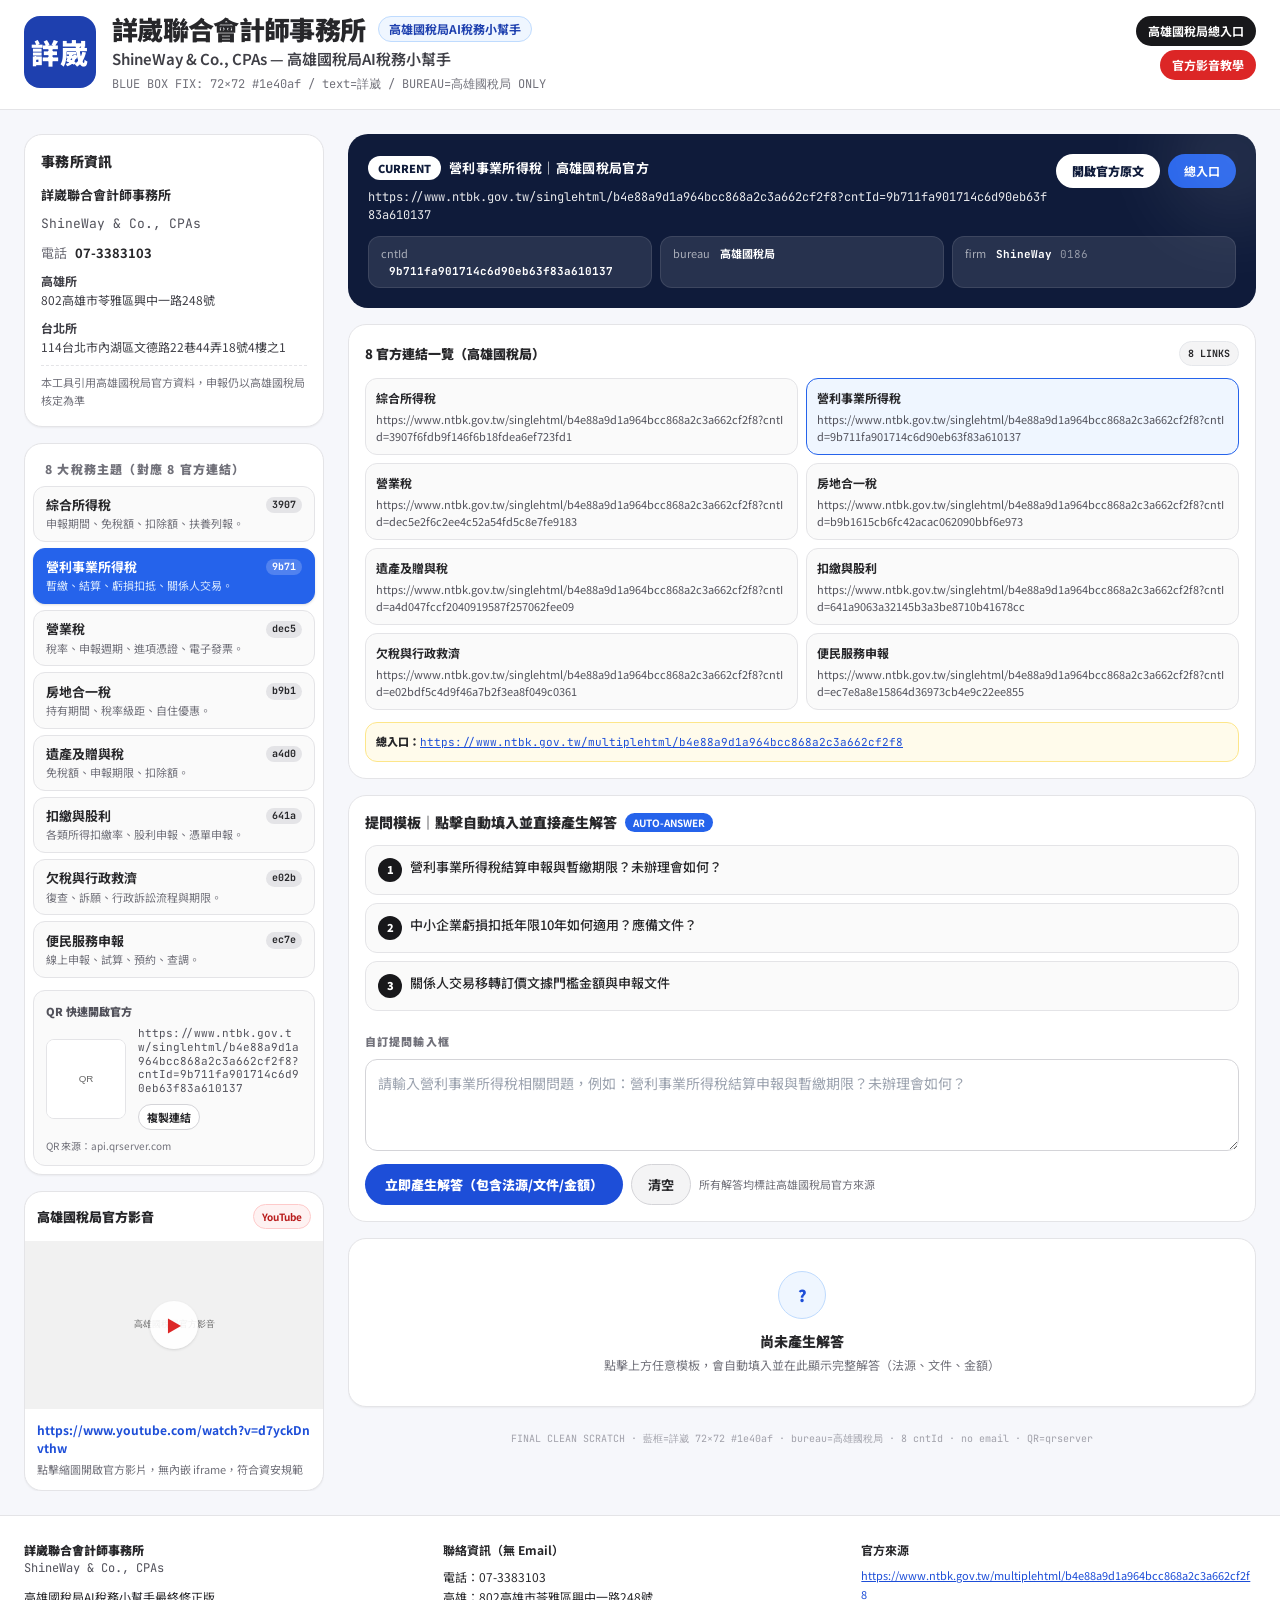
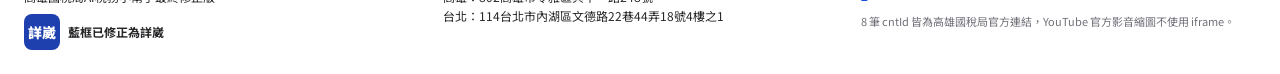
==== ai-tax-helper/index.html @ d4087728 "add ai-tax-helper" ====
<!DOCTYPE html>
<html lang="en">
<head>
  <meta charset="UTF-8">
  <meta name="viewport" content="width=device-width, initial-scale=1">
  <title>React Artifact</title>
  <style>*,:after,:before{--tw-border-spacing-x:0;--tw-border-spacing-y:0;--tw-translate-x:0;--tw-translate-y:0;--tw-rotate:0;--tw-skew-x:0;--tw-skew-y:0;--tw-scale-x:1;--tw-scale-y:1;--tw-pan-x: ;--tw-pan-y: ;--tw-pinch-zoom: ;--tw-scroll-snap-strictness:proximity;--tw-gradient-from-position: ;--tw-gradient-via-position: ;--tw-gradient-to-position: ;--tw-ordinal: ;--tw-slashed-zero: ;--tw-numeric-figure: ;--tw-numeric-spacing: ;--tw-numeric-fraction: ;--tw-ring-inset: ;--tw-ring-offset-width:0px;--tw-ring-offset-color:#fff;--tw-ring-color:rgba(59,130,246,.5);--tw-ring-offset-shadow:0 0 #0000;--tw-ring-shadow:0 0 #0000;--tw-shadow:0 0 #0000;--tw-shadow-colored:0 0 #0000;--tw-blur: ;--tw-brightness: ;--tw-contrast: ;--tw-grayscale: ;--tw-hue-rotate: ;--tw-invert: ;--tw-saturate: ;--tw-sepia: ;--tw-drop-shadow: ;--tw-backdrop-blur: ;--tw-backdrop-brightness: ;--tw-backdrop-contrast: ;--tw-backdrop-grayscale: ;--tw-backdrop-hue-rotate: ;--tw-backdrop-invert: ;--tw-backdrop-opacity: ;--tw-backdrop-saturate: ;--tw-backdrop-sepia: ;--tw-contain-size: ;--tw-contain-layout: ;--tw-contain-paint: ;--tw-contain-style: }::backdrop{--tw-border-spacing-x:0;--tw-border-spacing-y:0;--tw-translate-x:0;--tw-translate-y:0;--tw-rotate:0;--tw-skew-x:0;--tw-skew-y:0;--tw-scale-x:1;--tw-scale-y:1;--tw-pan-x: ;--tw-pan-y: ;--tw-pinch-zoom: ;--tw-scroll-snap-strictness:proximity;--tw-gradient-from-position: ;--tw-gradient-via-position: ;--tw-gradient-to-position: ;--tw-ordinal: ;--tw-slashed-zero: ;--tw-numeric-figure: ;--tw-numeric-spacing: ;--tw-numeric-fraction: ;--tw-ring-inset: ;--tw-ring-offset-width:0px;--tw-ring-offset-color:#fff;--tw-ring-color:rgba(59,130,246,.5);--tw-ring-offset-shadow:0 0 #0000;--tw-ring-shadow:0 0 #0000;--tw-shadow:0 0 #0000;--tw-shadow-colored:0 0 #0000;--tw-blur: ;--tw-brightness: ;--tw-contrast: ;--tw-grayscale: ;--tw-hue-rotate: ;--tw-invert: ;--tw-saturate: ;--tw-sepia: ;--tw-drop-shadow: ;--tw-backdrop-blur: ;--tw-backdrop-brightness: ;--tw-backdrop-contrast: ;--tw-backdrop-grayscale: ;--tw-backdrop-hue-rotate: ;--tw-backdrop-invert: ;--tw-backdrop-opacity: ;--tw-backdrop-saturate: ;--tw-backdrop-sepia: ;--tw-contain-size: ;--tw-contain-layout: ;--tw-contain-paint: ;--tw-contain-style: }/*! tailwindcss v3.4.18 | MIT License | https://tailwindcss.com*/*,:after,:before{box-sizing:border-box;border:0 solid #e5e7eb}:after,:before{--tw-content:""}:host,html{line-height:1.5;-webkit-text-size-adjust:100%;-moz-tab-size:4;-o-tab-size:4;tab-size:4;font-family:ui-sans-serif,system-ui,sans-serif,Apple Color Emoji,Segoe UI Emoji,Segoe UI Symbol,Noto Color Emoji;font-feature-settings:normal;font-variation-settings:normal;-webkit-tap-highlight-color:transparent}body{line-height:inherit}hr{height:0;color:inherit;border-top-width:1px}abbr:where([title]){-webkit-text-decoration:underline dotted;text-decoration:underline dotted}h1,h2,h3,h4,h5,h6{font-size:inherit;font-weight:inherit}a{color:inherit;text-decoration:inherit}b,strong{font-weight:bolder}code,kbd,pre,samp{font-family:ui-monospace,SFMono-Regular,Menlo,Monaco,Consolas,Liberation Mono,Courier New,monospace;font-feature-settings:normal;font-variation-settings:normal;font-size:1em}small{font-size:80%}sub,sup{font-size:75%;line-height:0;position:relative;vertical-align:baseline}sub{bottom:-.25em}sup{top:-.5em}table{text-indent:0;border-color:inherit;border-collapse:collapse}button,input,optgroup,select,textarea{font-family:inherit;font-feature-settings:inherit;font-variation-settings:inherit;font-size:100%;font-weight:inherit;line-height:inherit;letter-spacing:inherit;color:inherit;margin:0;padding:0}button,select{text-transform:none}button,input:where([type=button]),input:where([type=reset]),input:where([type=submit]){-webkit-appearance:button;background-color:transparent;background-image:none}:-moz-focusring{outline:auto}:-moz-ui-invalid{box-shadow:none}progress{vertical-align:baseline}::-webkit-inner-spin-button,::-webkit-outer-spin-button{height:auto}[type=search]{-webkit-appearance:textfield;outline-offset:-2px}::-webkit-search-decoration{-webkit-appearance:none}::-webkit-file-upload-button{-webkit-appearance:button;font:inherit}summary{display:list-item}blockquote,dd,dl,figure,h1,h2,h3,h4,h5,h6,hr,p,pre{margin:0}fieldset{margin:0}fieldset,legend{padding:0}menu,ol,ul{list-style:none;margin:0;padding:0}dialog{padding:0}textarea{resize:vertical}input::-moz-placeholder,textarea::-moz-placeholder{opacity:1;color:#9ca3af}input::placeholder,textarea::placeholder{opacity:1;color:#9ca3af}[role=button],button{cursor:pointer}:disabled{cursor:default}audio,canvas,embed,iframe,img,object,svg,video{display:block;vertical-align:middle}img,video{max-width:100%;height:auto}[hidden]:where(:not([hidden=until-found])){display:none}.pointer-events-none{pointer-events:none}.fixed{position:fixed}.absolute{position:absolute}.relative{position:relative}.sticky{position:sticky}.inset-0{inset:0}.-right-10{right:-2.5rem}.-top-10{top:-2.5rem}.top-\[var\(--safe-area-inset-top\)\]{top:var(--safe-area-inset-top)}.z-20{z-index:20}.mx-auto{margin-left:auto;margin-right:auto}.mb-2{margin-bottom:.5rem}.ml-2{margin-left:.5rem}.mt-1{margin-top:.25rem}.mt-1\.5{margin-top:.375rem}.mt-2{margin-top:.5rem}.mt-3{margin-top:.75rem}.mt-4{margin-top:1rem}.box-border{box-sizing:border-box}.block{display:block}.flex{display:flex}.inline-flex{display:inline-flex}.grid{display:grid}.hidden{display:none}.aspect-video{aspect-ratio:16/9}.h-12{height:3rem}.h-32{height:8rem}.h-6{height:1.5rem}.h-8{height:2rem}.h-\[64px\]{height:64px}.h-\[80px\]{height:80px}.min-h-\[92px\]{min-height:92px}.min-h-screen{min-height:100vh}.w-12{width:3rem}.w-32{width:8rem}.w-6{width:1.5rem}.w-8{width:2rem}.w-\[64px\]{width:64px}.w-\[80px\]{width:80px}.w-full{width:100%}.min-w-0{min-width:0}.max-w-\[100vw\]{max-width:100vw}.max-w-\[1280px\]{max-width:1280px}.max-w-full{max-width:100%}.flex-1{flex:1 1 0%}.shrink-0{flex-shrink:0}.resize-y{resize:vertical}.list-disc{list-style-type:disc}.grid-cols-1{grid-template-columns:repeat(1,minmax(0,1fr))}.flex-col{flex-direction:column}.flex-wrap{flex-wrap:wrap}.items-start{align-items:flex-start}.items-end{align-items:flex-end}.items-center{align-items:center}.justify-center{justify-content:center}.justify-between{justify-content:space-between}.gap-1{gap:.25rem}.gap-1\.5{gap:.375rem}.gap-2{gap:.5rem}.gap-3{gap:.75rem}.gap-4{gap:1rem}.gap-6{gap:1.5rem}.gap-x-3{-moz-column-gap:.75rem;column-gap:.75rem}.gap-y-1{row-gap:.25rem}.space-y-1>:not([hidden])~:not([hidden]){--tw-space-y-reverse:0;margin-top:calc(.25rem*(1 - var(--tw-space-y-reverse)));margin-bottom:calc(.25rem*var(--tw-space-y-reverse))}.space-y-2>:not([hidden])~:not([hidden]){--tw-space-y-reverse:0;margin-top:calc(.5rem*(1 - var(--tw-space-y-reverse)));margin-bottom:calc(.5rem*var(--tw-space-y-reverse))}.space-y-4>:not([hidden])~:not([hidden]){--tw-space-y-reverse:0;margin-top:calc(1rem*(1 - var(--tw-space-y-reverse)));margin-bottom:calc(1rem*var(--tw-space-y-reverse))}.self-center{align-self:center}.overflow-hidden{overflow:hidden}.overflow-x-clip{overflow-x:clip}.text-ellipsis{text-overflow:ellipsis}.break-all{word-break:break-all}.rounded-\[18px\]{border-radius:18px}.rounded-\[20px\]{border-radius:20px}.rounded-full{border-radius:9999px}.rounded-lg{border-radius:.5rem}.rounded-xl{border-radius:.75rem}.border{border-width:1px}.border-b{border-bottom-width:1px}.border-t{border-top-width:1px}.border-dashed{border-style:dashed}.border-amber-200{--tw-border-opacity:1;border-color:rgb(253 230 138/var(--tw-border-opacity,1))}.border-blue-200{--tw-border-opacity:1;border-color:rgb(191 219 254/var(--tw-border-opacity,1))}.border-blue-600{--tw-border-opacity:1;border-color:rgb(37 99 235/var(--tw-border-opacity,1))}.border-red-200{--tw-border-opacity:1;border-color:rgb(254 202 202/var(--tw-border-opacity,1))}.border-white\/10{border-color:hsla(0,0%,100%,.1)}.border-zinc-200{--tw-border-opacity:1;border-color:rgb(228 228 231/var(--tw-border-opacity,1))}.border-zinc-300{--tw-border-opacity:1;border-color:rgb(212 212 216/var(--tw-border-opacity,1))}.bg-\[\#0f1b3a\]{--tw-bg-opacity:1;background-color:rgb(15 27 58/var(--tw-bg-opacity,1))}.bg-\[\#1e40af\]{--tw-bg-opacity:1;background-color:rgb(30 64 175/var(--tw-bg-opacity,1))}.bg-\[\#f6f7fb\]{--tw-bg-opacity:1;background-color:rgb(246 247 251/var(--tw-bg-opacity,1))}.bg-amber-50{--tw-bg-opacity:1;background-color:rgb(255 251 235/var(--tw-bg-opacity,1))}.bg-blue-50{--tw-bg-opacity:1;background-color:rgb(239 246 255/var(--tw-bg-opacity,1))}.bg-blue-600{--tw-bg-opacity:1;background-color:rgb(37 99 235/var(--tw-bg-opacity,1))}.bg-blue-700{--tw-bg-opacity:1;background-color:rgb(29 78 216/var(--tw-bg-opacity,1))}.bg-red-50{--tw-bg-opacity:1;background-color:rgb(254 242 242/var(--tw-bg-opacity,1))}.bg-red-600{--tw-bg-opacity:1;background-color:rgb(220 38 38/var(--tw-bg-opacity,1))}.bg-white{--tw-bg-opacity:1;background-color:rgb(255 255 255/var(--tw-bg-opacity,1))}.bg-white\/10{background-color:hsla(0,0%,100%,.1)}.bg-white\/20{background-color:hsla(0,0%,100%,.2)}.bg-white\/90{background-color:hsla(0,0%,100%,.9)}.bg-zinc-100{--tw-bg-opacity:1;background-color:rgb(244 244 245/var(--tw-bg-opacity,1))}.bg-zinc-200{--tw-bg-opacity:1;background-color:rgb(228 228 231/var(--tw-bg-opacity,1))}.bg-zinc-50{--tw-bg-opacity:1;background-color:rgb(250 250 250/var(--tw-bg-opacity,1))}.bg-zinc-900{--tw-bg-opacity:1;background-color:rgb(24 24 27/var(--tw-bg-opacity,1))}.bg-gradient-to-r{background-image:linear-gradient(to right,var(--tw-gradient-stops))}.from-zinc-50{--tw-gradient-from:#fafafa var(--tw-gradient-from-position);--tw-gradient-to:hsla(0,0%,98%,0) var(--tw-gradient-to-position);--tw-gradient-stops:var(--tw-gradient-from),var(--tw-gradient-to)}.to-white{--tw-gradient-to:#fff var(--tw-gradient-to-position)}.object-cover{-o-object-fit:cover;object-fit:cover}.p-0{padding:0}.p-2{padding:.5rem}.p-2\.5{padding:.625rem}.p-3{padding:.75rem}.p-4{padding:1rem}.p-8{padding:2rem}.px-1\.5{padding-left:.375rem;padding-right:.375rem}.px-2{padding-left:.5rem;padding-right:.5rem}.px-2\.5{padding-left:.625rem;padding-right:.625rem}.px-3{padding-left:.75rem;padding-right:.75rem}.px-4{padding-left:1rem;padding-right:1rem}.px-5{padding-left:1.25rem;padding-right:1.25rem}.py-0\.5{padding-top:.125rem;padding-bottom:.125rem}.py-1{padding-top:.25rem;padding-bottom:.25rem}.py-1\.5{padding-top:.375rem;padding-bottom:.375rem}.py-2{padding-top:.5rem;padding-bottom:.5rem}.py-2\.5{padding-top:.625rem;padding-bottom:.625rem}.py-4{padding-top:1rem;padding-bottom:1rem}.py-6{padding-top:1.5rem;padding-bottom:1.5rem}.pl-4{padding-left:1rem}.pt-2{padding-top:.5rem}.pt-3{padding-top:.75rem}.text-left{text-align:left}.text-center{text-align:center}.text-\[10px\]{font-size:10px}.text-\[11px\]{font-size:11px}.text-\[12px\]{font-size:12px}.text-\[13px\]{font-size:13px}.text-\[14px\]{font-size:14px}.text-\[22px\]{font-size:22px}.text-xs{font-size:.75rem;line-height:1rem}.font-black{font-weight:900}.font-bold{font-weight:700}.font-medium{font-weight:500}.font-semibold{font-weight:600}.leading-none{line-height:1}.leading-relaxed{line-height:1.625}.leading-snug{line-height:1.375}.leading-tight{line-height:1.25}.tracking-tight{letter-spacing:-.025em}.tracking-wide{letter-spacing:.025em}.tracking-widest{letter-spacing:.1em}.text-\[\#0f1b3a\]{--tw-text-opacity:1;color:rgb(15 27 58/var(--tw-text-opacity,1))}.text-amber-800{--tw-text-opacity:1;color:rgb(146 64 14/var(--tw-text-opacity,1))}.text-amber-800\/70{color:rgba(146,64,14,.7)}.text-blue-100{--tw-text-opacity:1;color:rgb(219 234 254/var(--tw-text-opacity,1))}.text-blue-700{--tw-text-opacity:1;color:rgb(29 78 216/var(--tw-text-opacity,1))}.text-blue-800{--tw-text-opacity:1;color:rgb(30 64 175/var(--tw-text-opacity,1))}.text-emerald-700{--tw-text-opacity:1;color:rgb(4 120 87/var(--tw-text-opacity,1))}.text-red-600{--tw-text-opacity:1;color:rgb(220 38 38/var(--tw-text-opacity,1))}.text-red-700{--tw-text-opacity:1;color:rgb(185 28 28/var(--tw-text-opacity,1))}.text-white{--tw-text-opacity:1;color:rgb(255 255 255/var(--tw-text-opacity,1))}.text-zinc-400{--tw-text-opacity:1;color:rgb(161 161 170/var(--tw-text-opacity,1))}.text-zinc-500{--tw-text-opacity:1;color:rgb(113 113 122/var(--tw-text-opacity,1))}.text-zinc-600{--tw-text-opacity:1;color:rgb(82 82 91/var(--tw-text-opacity,1))}.text-zinc-700{--tw-text-opacity:1;color:rgb(63 63 70/var(--tw-text-opacity,1))}.text-zinc-800{--tw-text-opacity:1;color:rgb(39 39 42/var(--tw-text-opacity,1))}.underline{text-decoration-line:underline}.opacity-50{opacity:.5}.opacity-60{opacity:.6}.opacity-90{opacity:.9}.shadow{--tw-shadow:0 1px 3px 0 rgba(0,0,0,.1),0 1px 2px -1px rgba(0,0,0,.1);--tw-shadow-colored:0 1px 3px 0 var(--tw-shadow-color),0 1px 2px -1px var(--tw-shadow-color)}.shadow,.shadow-sm{box-shadow:var(--tw-ring-offset-shadow,0 0 #0000),var(--tw-ring-shadow,0 0 #0000),var(--tw-shadow)}.shadow-sm{--tw-shadow:0 1px 2px 0 rgba(0,0,0,.05);--tw-shadow-colored:0 1px 2px 0 var(--tw-shadow-color)}.blur-2xl{--tw-blur:blur(40px);filter:var(--tw-blur) var(--tw-brightness) var(--tw-contrast) var(--tw-grayscale) var(--tw-hue-rotate) var(--tw-invert) var(--tw-saturate) var(--tw-sepia) var(--tw-drop-shadow)}.transition{transition-property:color,background-color,border-color,text-decoration-color,fill,stroke,opacity,box-shadow,transform,filter,backdrop-filter;transition-timing-function:cubic-bezier(.4,0,.2,1);transition-duration:.15s}#root,body,html{min-height:100%}body{margin:0;font-family:ui-sans-serif,system-ui,-apple-system,BlinkMacSystemFont,Segoe UI,sans-serif}[role=button]:not([aria-disabled=true]),button:not(:disabled),label[for],select:not(:disabled),summary{cursor:pointer}.hover\:border-blue-300:hover{--tw-border-opacity:1;border-color:rgb(147 197 253/var(--tw-border-opacity,1))}.hover\:border-blue-400:hover{--tw-border-opacity:1;border-color:rgb(96 165 250/var(--tw-border-opacity,1))}.hover\:border-zinc-300:hover{--tw-border-opacity:1;border-color:rgb(212 212 216/var(--tw-border-opacity,1))}.hover\:bg-black:hover{--tw-bg-opacity:1;background-color:rgb(0 0 0/var(--tw-bg-opacity,1))}.hover\:bg-blue-50:hover{--tw-bg-opacity:1;background-color:rgb(239 246 255/var(--tw-bg-opacity,1))}.hover\:bg-blue-500:hover{--tw-bg-opacity:1;background-color:rgb(59 130 246/var(--tw-bg-opacity,1))}.hover\:bg-blue-800:hover{--tw-bg-opacity:1;background-color:rgb(30 64 175/var(--tw-bg-opacity,1))}.hover\:bg-red-700:hover{--tw-bg-opacity:1;background-color:rgb(185 28 28/var(--tw-bg-opacity,1))}.hover\:bg-white:hover{--tw-bg-opacity:1;background-color:rgb(255 255 255/var(--tw-bg-opacity,1))}.hover\:bg-zinc-100:hover{--tw-bg-opacity:1;background-color:rgb(244 244 245/var(--tw-bg-opacity,1))}.hover\:bg-zinc-50:hover{--tw-bg-opacity:1;background-color:rgb(250 250 250/var(--tw-bg-opacity,1))}.hover\:bg-zinc-900:hover{--tw-bg-opacity:1;background-color:rgb(24 24 27/var(--tw-bg-opacity,1))}.hover\:text-white:hover{--tw-text-opacity:1;color:rgb(255 255 255/var(--tw-text-opacity,1))}.hover\:underline:hover{text-decoration-line:underline}.hover\:shadow-sm:hover{--tw-shadow:0 1px 2px 0 rgba(0,0,0,.05);--tw-shadow-colored:0 1px 2px 0 var(--tw-shadow-color);box-shadow:var(--tw-ring-offset-shadow,0 0 #0000),var(--tw-ring-shadow,0 0 #0000),var(--tw-shadow)}.focus\:border-blue-500:focus{--tw-border-opacity:1;border-color:rgb(59 130 246/var(--tw-border-opacity,1))}.focus\:outline-none:focus{outline:2px solid transparent;outline-offset:2px}.focus\:ring-2:focus{--tw-ring-offset-shadow:var(--tw-ring-inset) 0 0 0 var(--tw-ring-offset-width) var(--tw-ring-offset-color);--tw-ring-shadow:var(--tw-ring-inset) 0 0 0 calc(2px + var(--tw-ring-offset-width)) var(--tw-ring-color);box-shadow:var(--tw-ring-offset-shadow),var(--tw-ring-shadow),var(--tw-shadow,0 0 #0000)}.focus\:ring-blue-500:focus{--tw-ring-opacity:1;--tw-ring-color:rgb(59 130 246/var(--tw-ring-opacity,1))}.group:hover .group-hover\:bg-blue-600{--tw-bg-opacity:1;background-color:rgb(37 99 235/var(--tw-bg-opacity,1))}.group:hover .group-hover\:opacity-90{opacity:.9}@media (min-width:768px){.md\:flex{display:flex}.md\:grid-cols-2{grid-template-columns:repeat(2,minmax(0,1fr))}.md\:grid-cols-3{grid-template-columns:repeat(3,minmax(0,1fr))}.md\:p-5{padding:1.25rem}.md\:px-6{padding-left:1.5rem;padding-right:1.5rem}.md\:text-\[15px\]{font-size:15px}.md\:text-\[26px\]{font-size:26px}}@media (min-width:1024px){.lg\:grid-cols-\[300px_minmax\(0\2c 1fr\)\]{grid-template-columns:300px minmax(0,1fr)}}</style>
</head>
<body>
  <div id="root"></div>
  
  <script type="module">var Kc=Object.create;var{getPrototypeOf:Xc,defineProperty:Rl,getOwnPropertyNames:Yc}=Object;var Gc=Object.prototype.hasOwnProperty;var yn=(e,n,t)=>{t=e!=null?Kc(Xc(e)):{};let r=n||!e||!e.__esModule?Rl(t,"default",{value:e,enumerable:!0}):t;for(let l of Yc(e))if(!Gc.call(r,l))Rl(r,l,{get:()=>e[l],enumerable:!0});return r};var sr=(e,n)=>()=>(n||e((n={exports:{}}).exports,n),n.exports);var Zc=(e,n)=>{for(var t in n)Rl(e,t,{get:n[t],enumerable:!0,configurable:!0,set:(r)=>n[t]=()=>r})};var Jc=(e,n)=>()=>(e&&(n=e(e=0)),n);var dt=sr((pf)=>{var ft=Symbol.for("react.element"),qc=Symbol.for("react.portal"),jc=Symbol.for("react.fragment"),bc=Symbol.for("react.strict_mode"),ef=Symbol.for("react.profiler"),nf=Symbol.for("react.provider"),tf=Symbol.for("react.context"),rf=Symbol.for("react.forward_ref"),lf=Symbol.for("react.suspense"),of=Symbol.for("react.memo"),uf=Symbol.for("react.lazy"),ti=Symbol.iterator;function sf(e){if(e===null||typeof e!=="object")return null;return e=ti&&e[ti]||e["@@iterator"],typeof e==="function"?e:null}var oi={isMounted:function(){return!1},enqueueForceUpdate:function(){},enqueueReplaceState:function(){},enqueueSetState:function(){}},ui=Object.assign,ii={};function Fn(e,n,t){this.props=e,this.context=n,this.refs=ii,this.updater=t||oi}Fn.prototype.isReactComponent={};Fn.prototype.setState=function(e,n){if(typeof e!=="object"&&typeof e!=="function"&&e!=null)throw Error("setState(...): takes an object of state variables to update or a function which returns an object of state variables.");this.updater.enqueueSetState(this,e,n,"setState")};Fn.prototype.forceUpdate=function(e){this.updater.enqueueForceUpdate(this,e,"forceUpdate")};function si(){}si.prototype=Fn.prototype;function Il(e,n,t){this.props=e,this.context=n,this.refs=ii,this.updater=t||oi}var Fl=Il.prototype=new si;Fl.constructor=Il;ui(Fl,Fn.prototype);Fl.isPureReactComponent=!0;var ri=Array.isArray,ai=Object.prototype.hasOwnProperty,Dl={current:null},ci={key:!0,ref:!0,__self:!0,__source:!0};function fi(e,n,t){var r,l={},o=null,u=null;if(n!=null)for(r in n.ref!==void 0&&(u=n.ref),n.key!==void 0&&(o=""+n.key),n)ai.call(n,r)&&!ci.hasOwnProperty(r)&&(l[r]=n[r]);var i=arguments.length-2;if(i===1)l.children=t;else if(1<i){for(var s=Array(i),d=0;d<i;d++)s[d]=arguments[d+2];l.children=s}if(e&&e.defaultProps)for(r in i=e.defaultProps,i)l[r]===void 0&&(l[r]=i[r]);return{$$typeof:ft,type:e,key:o,ref:u,props:l,_owner:Dl.current}}function af(e,n){return{$$typeof:ft,type:e.type,key:n,ref:e.ref,props:e.props,_owner:e._owner}}function Ol(e){return typeof e==="object"&&e!==null&&e.$$typeof===ft}function cf(e){var n={"=":"=0",":":"=2"};return"$"+e.replace(/[=:]/g,function(t){return n[t]})}var li=/\/+/g;function xl(e,n){return typeof e==="object"&&e!==null&&e.key!=null?cf(""+e.key):n.toString(36)}function cr(e,n,t,r,l){var o=typeof e;if(o==="undefined"||o==="boolean")e=null;var u=!1;if(e===null)u=!0;else switch(o){case"string":case"number":u=!0;break;case"object":switch(e.$$typeof){case ft:case qc:u=!0}}if(u)return u=e,l=l(u),e=r===""?"."+xl(u,0):r,ri(l)?(t="",e!=null&&(t=e.replace(li,"$&/")+"/"),cr(l,n,t,"",function(d){return d})):l!=null&&(Ol(l)&&(l=af(l,t+(!l.key||u&&u.key===l.key?"":(""+l.key).replace(li,"$&/")+"/")+e)),n.push(l)),1;if(u=0,r=r===""?".":r+":",ri(e))for(var i=0;i<e.length;i++){o=e[i];var s=r+xl(o,i);u+=cr(o,n,t,s,l)}else if(s=sf(e),typeof s==="function")for(e=s.call(e),i=0;!(o=e.next()).done;)o=o.value,s=r+xl(o,i++),u+=cr(o,n,t,s,l);else if(o==="object")throw n=String(e),Error("Objects are not valid as a React child (found: "+(n==="[object Object]"?"object with keys {"+Object.keys(e).join(", ")+"}":n)+"). If you meant to render a collection of children, use an array instead.");return u}function ar(e,n,t){if(e==null)return e;var r=[],l=0;return cr(e,r,"","",function(o){return n.call(t,o,l++)}),r}function ff(e){if(e._status===-1){var n=e._result;n=n(),n.then(function(t){if(e._status===0||e._status===-1)e._status=1,e._result=t},function(t){if(e._status===0||e._status===-1)e._status=2,e._result=t}),e._status===-1&&(e._status=0,e._result=n)}if(e._status===1)return e._result.default;throw e._result}var te={current:null},fr={transition:null},df={ReactCurrentDispatcher:te,ReactCurrentBatchConfig:fr,ReactCurrentOwner:Dl};function di(){throw Error("act(...) is not supported in production builds of React.")}pf.Children={map:ar,forEach:function(e,n,t){ar(e,function(){n.apply(this,arguments)},t)},count:function(e){var n=0;return ar(e,function(){n++}),n},toArray:function(e){return ar(e,function(n){return n})||[]},only:function(e){if(!Ol(e))throw Error("React.Children.only expected to receive a single React element child.");return e}};pf.Component=Fn;pf.Fragment=jc;pf.Profiler=ef;pf.PureComponent=Il;pf.StrictMode=bc;pf.Suspense=lf;pf.__SECRET_INTERNALS_DO_NOT_USE_OR_YOU_WILL_BE_FIRED=df;pf.act=di;pf.cloneElement=function(e,n,t){if(e===null||e===void 0)throw Error("React.cloneElement(...): The argument must be a React element, but you passed "+e+".");var r=ui({},e.props),l=e.key,o=e.ref,u=e._owner;if(n!=null){if(n.ref!==void 0&&(o=n.ref,u=Dl.current),n.key!==void 0&&(l=""+n.key),e.type&&e.type.defaultProps)var i=e.type.defaultProps;for(s in n)ai.call(n,s)&&!ci.hasOwnProperty(s)&&(r[s]=n[s]===void 0&&i!==void 0?i[s]:n[s])}var s=arguments.length-2;if(s===1)r.children=t;else if(1<s){i=Array(s);for(var d=0;d<s;d++)i[d]=arguments[d+2];r.children=i}return{$$typeof:ft,type:e.type,key:l,ref:o,props:r,_owner:u}};pf.createContext=function(e){return e={$$typeof:tf,_currentValue:e,_currentValue2:e,_threadCount:0,Provider:null,Consumer:null,_defaultValue:null,_globalName:null},e.Provider={$$typeof:nf,_context:e},e.Consumer=e};pf.createElement=fi;pf.createFactory=function(e){var n=fi.bind(null,e);return n.type=e,n};pf.createRef=function(){return{current:null}};pf.forwardRef=function(e){return{$$typeof:rf,render:e}};pf.isValidElement=Ol;pf.lazy=function(e){return{$$typeof:uf,_payload:{_status:-1,_result:e},_init:ff}};pf.memo=function(e,n){return{$$typeof:of,type:e,compare:n===void 0?null:n}};pf.startTransition=function(e){var n=fr.transition;fr.transition={};try{e()}finally{fr.transition=n}};pf.unstable_act=di;pf.useCallback=function(e,n){return te.current.useCallback(e,n)};pf.useContext=function(e){return te.current.useContext(e)};pf.useDebugValue=function(){};pf.useDeferredValue=function(e){return te.current.useDeferredValue(e)};pf.useEffect=function(e,n){return te.current.useEffect(e,n)};pf.useId=function(){return te.current.useId()};pf.useImperativeHandle=function(e,n,t){return te.current.useImperativeHandle(e,n,t)};pf.useInsertionEffect=function(e,n){return te.current.useInsertionEffect(e,n)};pf.useLayoutEffect=function(e,n){return te.current.useLayoutEffect(e,n)};pf.useMemo=function(e,n){return te.current.useMemo(e,n)};pf.useReducer=function(e,n,t){return te.current.useReducer(e,n,t)};pf.useRef=function(e){return te.current.useRef(e)};pf.useState=function(e){return te.current.useState(e)};pf.useSyncExternalStore=function(e,n,t){return te.current.useSyncExternalStore(e,n,t)};pf.useTransition=function(){return te.current.useTransition()};pf.version="18.3.1"});var wi=sr((qf)=>{function Vl(e,n){var t=e.length;e.push(n);e:for(;0<t;){var r=t-1>>>1,l=e[r];if(0<dr(l,n))e[r]=n,e[t]=l,t=r;else break e}}function Ce(e){return e.length===0?null:e[0]}function vr(e){if(e.length===0)return null;var n=e[0],t=e.pop();if(t!==n){e[0]=t;e:for(var r=0,l=e.length,o=l>>>1;r<o;){var u=2*(r+1)-1,i=e[u],s=u+1,d=e[s];if(0>dr(i,t))s<l&&0>dr(d,i)?(e[r]=d,e[s]=t,r=s):(e[r]=i,e[u]=t,r=u);else if(s<l&&0>dr(d,t))e[r]=d,e[s]=t,r=s;else break e}}return n}function dr(e,n){var t=e.sortIndex-n.sortIndex;return t!==0?t:e.id-n.id}if(typeof performance==="object"&&typeof performance.now==="function")Bl=performance,qf.unstable_now=function(){return Bl.now()};else pr=Date,Wl=pr.now(),qf.unstable_now=function(){return pr.now()-Wl};var Bl,pr,Wl,Re=[],Ze=[],Jf=1,ve=null,q=3,yr=!1,gn=!1,mt=!1,mi=typeof setTimeout==="function"?setTimeout:null,hi=typeof clearTimeout==="function"?clearTimeout:null,pi=typeof setImmediate<"u"?setImmediate:null;typeof navigator<"u"&&navigator.scheduling!==void 0&&navigator.scheduling.isInputPending!==void 0&&navigator.scheduling.isInputPending.bind(navigator.scheduling);function $l(e){for(var n=Ce(Ze);n!==null;){if(n.callback===null)vr(Ze);else if(n.startTime<=e)vr(Ze),n.sortIndex=n.expirationTime,Vl(Re,n);else break;n=Ce(Ze)}}function Ql(e){if(mt=!1,$l(e),!gn)if(Ce(Re)!==null)gn=!0,Kl(Al);else{var n=Ce(Ze);n!==null&&Xl(Ql,n.startTime-e)}}function Al(e,n){gn=!1,mt&&(mt=!1,hi(ht),ht=-1),yr=!0;var t=q;try{$l(n);for(ve=Ce(Re);ve!==null&&(!(ve.expirationTime>n)||e&&!gi());){var r=ve.callback;if(typeof r==="function"){ve.callback=null,q=ve.priorityLevel;var l=r(ve.expirationTime<=n);n=qf.unstable_now(),typeof l==="function"?ve.callback=l:ve===Ce(Re)&&vr(Re),$l(n)}else vr(Re);ve=Ce(Re)}if(ve!==null)var o=!0;else{var u=Ce(Ze);u!==null&&Xl(Ql,u.startTime-n),o=!1}return o}finally{ve=null,q=t,yr=!1}}var gr=!1,mr=null,ht=-1,vi=5,yi=-1;function gi(){return qf.unstable_now()-yi<vi?!1:!0}function Ul(){if(mr!==null){var e=qf.unstable_now();yi=e;var n=!0;try{n=mr(!0,e)}finally{n?pt():(gr=!1,mr=null)}}else gr=!1}var pt;if(typeof pi==="function")pt=function(){pi(Ul)};else if(typeof MessageChannel<"u")hr=new MessageChannel,Hl=hr.port2,hr.port1.onmessage=Ul,pt=function(){Hl.postMessage(null)};else pt=function(){mi(Ul,0)};var hr,Hl;function Kl(e){mr=e,gr||(gr=!0,pt())}function Xl(e,n){ht=mi(function(){e(qf.unstable_now())},n)}qf.unstable_IdlePriority=5;qf.unstable_ImmediatePriority=1;qf.unstable_LowPriority=4;qf.unstable_NormalPriority=3;qf.unstable_Profiling=null;qf.unstable_UserBlockingPriority=2;qf.unstable_cancelCallback=function(e){e.callback=null};qf.unstable_continueExecution=function(){gn||yr||(gn=!0,Kl(Al))};qf.unstable_forceFrameRate=function(e){0>e||125<e?console.error("forceFrameRate takes a positive int between 0 and 125, forcing frame rates higher than 125 fps is not supported"):vi=0<e?Math.floor(1000/e):5};qf.unstable_getCurrentPriorityLevel=function(){return q};qf.unstable_getFirstCallbackNode=function(){return Ce(Re)};qf.unstable_next=function(e){switch(q){case 1:case 2:case 3:var n=3;break;default:n=q}var t=q;q=n;try{return e()}finally{q=t}};qf.unstable_pauseExecution=function(){};qf.unstable_requestPaint=function(){};qf.unstable_runWithPriority=function(e,n){switch(e){case 1:case 2:case 3:case 4:case 5:break;default:e=3}var t=q;q=e;try{return n()}finally{q=t}};qf.unstable_scheduleCallback=function(e,n,t){var r=qf.unstable_now();switch(typeof t==="object"&&t!==null?(t=t.delay,t=typeof t==="number"&&0<t?r+t:r):t=r,e){case 1:var l=-1;break;case 2:l=250;break;case 5:l=1073741823;break;case 4:l=1e4;break;default:l=5000}return l=t+l,e={id:Jf++,callback:n,priorityLevel:e,startTime:t,expirationTime:l,sortIndex:-1},t>r?(e.sortIndex=t,Vl(Ze,e),Ce(Re)===null&&e===Ce(Ze)&&(mt?(hi(ht),ht=-1):mt=!0,Xl(Ql,t-r))):(e.sortIndex=l,Vl(Re,e),gn||yr||(gn=!0,Kl(Al))),e};qf.unstable_shouldYield=gi;qf.unstable_wrapCallback=function(e){var n=q;return function(){var t=q;q=n;try{return e.apply(this,arguments)}finally{q=t}}}});var bu={};Zc(bu,{version:()=>Ic,unstable_renderSubtreeIntoContainer:()=>xc,unstable_batchedUpdates:()=>Rc,unmountComponentAtNode:()=>Mc,render:()=>Tc,hydrateRoot:()=>Lc,hydrate:()=>zc,flushSync:()=>Pc,findDOMNode:()=>Nc,createRoot:()=>_c,createPortal:()=>Cc,__SECRET_INTERNALS_DO_NOT_USE_OR_YOU_WILL_BE_FIRED:()=>Ec});function y(e){for(var n="https://reactjs.org/docs/error-decoder.html?invariant="+e,t=1;t<arguments.length;t++)n+="&args[]="+encodeURIComponent(arguments[t]);return"Minified React error #"+e+"; visit "+n+" for the full message or use the non-minified dev environment for full errors and additional helpful warnings."}function xn(e,n){tt(e,n),tt(e+"Capture",n)}function tt(e,n){Wt[e]=n;for(e=0;e<n.length;e++)Ns.add(n[e])}function yd(e){if(ho.call(ki,e))return!0;if(ho.call(Si,e))return!1;if(vd.test(e))return ki[e]=!0;return Si[e]=!0,!1}function gd(e,n,t,r){if(t!==null&&t.type===0)return!1;switch(typeof n){case"function":case"symbol":return!0;case"boolean":if(r)return!1;if(t!==null)return!t.acceptsBooleans;return e=e.toLowerCase().slice(0,5),e!=="data-"&&e!=="aria-";default:return!1}}function wd(e,n,t,r){if(n===null||typeof n>"u"||gd(e,n,t,r))return!0;if(r)return!1;if(t!==null)switch(t.type){case 3:return!n;case 4:return n===!1;case 5:return isNaN(n);case 6:return isNaN(n)||1>n}return!1}function oe(e,n,t,r,l,o,u){this.acceptsBooleans=n===2||n===3||n===4,this.attributeName=r,this.attributeNamespace=l,this.mustUseProperty=t,this.propertyName=e,this.type=n,this.sanitizeURL=o,this.removeEmptyString=u}function cu(e){return e[1].toUpperCase()}function fu(e,n,t,r){var l=J.hasOwnProperty(n)?J[n]:null;if(l!==null?l.type!==0:r||!(2<n.length)||n[0]!=="o"&&n[0]!=="O"||n[1]!=="n"&&n[1]!=="N")wd(n,t,l,r)&&(t=null),r||l===null?yd(n)&&(t===null?e.removeAttribute(n):e.setAttribute(n,""+t)):l.mustUseProperty?e[l.propertyName]=t===null?l.type===3?!1:"":t:(n=l.attributeName,r=l.attributeNamespace,t===null?e.removeAttribute(n):(l=l.type,t=l===3||l===4&&t===!0?"":""+t,r?e.setAttributeNS(r,n,t):e.setAttribute(n,t)))}function vt(e){if(e===null||typeof e!=="object")return null;return e=Ei&&e[Ei]||e["@@iterator"],typeof e==="function"?e:null}function Ct(e){if(Yl===void 0)try{throw Error()}catch(t){var n=t.stack.trim().match(/\n( *(at )?)/);Yl=n&&n[1]||""}return`
`+Yl+e}function Zl(e,n){if(!e||Gl)return"";Gl=!0;var t=Error.prepareStackTrace;Error.prepareStackTrace=void 0;try{if(n)if(n=function(){throw Error()},Object.defineProperty(n.prototype,"props",{set:function(){throw Error()}}),typeof Reflect==="object"&&Reflect.construct){try{Reflect.construct(n,[])}catch(d){var r=d}Reflect.construct(e,[],n)}else{try{n.call()}catch(d){r=d}e.call(n.prototype)}else{try{throw Error()}catch(d){r=d}e()}}catch(d){if(d&&r&&typeof d.stack==="string"){for(var l=d.stack.split(`
`),o=r.stack.split(`
`),u=l.length-1,i=o.length-1;1<=u&&0<=i&&l[u]!==o[i];)i--;for(;1<=u&&0<=i;u--,i--)if(l[u]!==o[i]){if(u!==1||i!==1)do if(u--,i--,0>i||l[u]!==o[i]){var s=`
`+l[u].replace(" at new "," at ");return e.displayName&&s.includes("<anonymous>")&&(s=s.replace("<anonymous>",e.displayName)),s}while(1<=u&&0<=i);break}}}finally{Gl=!1,Error.prepareStackTrace=t}return(e=e?e.displayName||e.name:"")?Ct(e):""}function Sd(e){switch(e.tag){case 5:return Ct(e.type);case 16:return Ct("Lazy");case 13:return Ct("Suspense");case 19:return Ct("SuspenseList");case 0:case 2:case 15:return e=Zl(e.type,!1),e;case 11:return e=Zl(e.type.render,!1),e;case 1:return e=Zl(e.type,!0),e;default:return""}}function wo(e){if(e==null)return null;if(typeof e==="function")return e.displayName||e.name||null;if(typeof e==="string")return e;switch(e){case Bn:return"Fragment";case Vn:return"Portal";case vo:return"Profiler";case du:return"StrictMode";case yo:return"Suspense";case go:return"SuspenseList"}if(typeof e==="object")switch(e.$$typeof){case zs:return(e.displayName||"Context")+".Consumer";case Ps:return(e._context.displayName||"Context")+".Provider";case pu:var n=e.render;return e=e.displayName,e||(e=n.displayName||n.name||"",e=e!==""?"ForwardRef("+e+")":"ForwardRef"),e;case mu:return n=e.displayName||null,n!==null?n:wo(e.type)||"Memo";case qe:n=e._payload,e=e._init;try{return wo(e(n))}catch(t){}}return null}function kd(e){var n=e.type;switch(e.tag){case 24:return"Cache";case 9:return(n.displayName||"Context")+".Consumer";case 10:return(n._context.displayName||"Context")+".Provider";case 18:return"DehydratedFragment";case 11:return e=n.render,e=e.displayName||e.name||"",n.displayName||(e!==""?"ForwardRef("+e+")":"ForwardRef");case 7:return"Fragment";case 5:return n;case 4:return"Portal";case 3:return"Root";case 6:return"Text";case 16:return wo(n);case 8:return n===du?"StrictMode":"Mode";case 22:return"Offscreen";case 12:return"Profiler";case 21:return"Scope";case 13:return"Suspense";case 19:return"SuspenseList";case 25:return"TracingMarker";case 1:case 0:case 17:case 2:case 14:case 15:if(typeof n==="function")return n.displayName||n.name||null;if(typeof n==="string")return n}return null}function dn(e){switch(typeof e){case"boolean":case"number":case"string":case"undefined":return e;case"object":return e;default:return""}}function Ts(e){var n=e.type;return(e=e.nodeName)&&e.toLowerCase()==="input"&&(n==="checkbox"||n==="radio")}function Ed(e){var n=Ts(e)?"checked":"value",t=Object.getOwnPropertyDescriptor(e.constructor.prototype,n),r=""+e[n];if(!e.hasOwnProperty(n)&&typeof t<"u"&&typeof t.get==="function"&&typeof t.set==="function"){var{get:l,set:o}=t;return Object.defineProperty(e,n,{configurable:!0,get:function(){return l.call(this)},set:function(u){r=""+u,o.call(this,u)}}),Object.defineProperty(e,n,{enumerable:t.enumerable}),{getValue:function(){return r},setValue:function(u){r=""+u},stopTracking:function(){e._valueTracker=null,delete e[n]}}}}function Sr(e){e._valueTracker||(e._valueTracker=Ed(e))}function Ms(e){if(!e)return!1;var n=e._valueTracker;if(!n)return!0;var t=n.getValue(),r="";return e&&(r=Ts(e)?e.checked?"true":"false":e.value),e=r,e!==t?(n.setValue(e),!0):!1}function Kr(e){if(e=e||(typeof document<"u"?document:void 0),typeof e>"u")return null;try{return e.activeElement||e.body}catch(n){return e.body}}function So(e,n){var t=n.checked;return B({},n,{defaultChecked:void 0,defaultValue:void 0,value:void 0,checked:t!=null?t:e._wrapperState.initialChecked})}function Ci(e,n){var t=n.defaultValue==null?"":n.defaultValue,r=n.checked!=null?n.checked:n.defaultChecked;t=dn(n.value!=null?n.value:t),e._wrapperState={initialChecked:r,initialValue:t,controlled:n.type==="checkbox"||n.type==="radio"?n.checked!=null:n.value!=null}}function Rs(e,n){n=n.checked,n!=null&&fu(e,"checked",n,!1)}function ko(e,n){Rs(e,n);var t=dn(n.value),r=n.type;if(t!=null)if(r==="number"){if(t===0&&e.value===""||e.value!=t)e.value=""+t}else e.value!==""+t&&(e.value=""+t);else if(r==="submit"||r==="reset"){e.removeAttribute("value");return}n.hasOwnProperty("value")?Eo(e,n.type,t):n.hasOwnProperty("defaultValue")&&Eo(e,n.type,dn(n.defaultValue)),n.checked==null&&n.defaultChecked!=null&&(e.defaultChecked=!!n.defaultChecked)}function _i(e,n,t){if(n.hasOwnProperty("value")||n.hasOwnProperty("defaultValue")){var r=n.type;if(!(r!=="submit"&&r!=="reset"||n.value!==void 0&&n.value!==null))return;n=""+e._wrapperState.initialValue,t||n===e.value||(e.value=n),e.defaultValue=n}t=e.name,t!==""&&(e.name=""),e.defaultChecked=!!e._wrapperState.initialChecked,t!==""&&(e.name=t)}function Eo(e,n,t){if(n!=="number"||Kr(e.ownerDocument)!==e)t==null?e.defaultValue=""+e._wrapperState.initialValue:e.defaultValue!==""+t&&(e.defaultValue=""+t)}function Jn(e,n,t,r){if(e=e.options,n){n={};for(var l=0;l<t.length;l++)n["$"+t[l]]=!0;for(t=0;t<e.length;t++)l=n.hasOwnProperty("$"+e[t].value),e[t].selected!==l&&(e[t].selected=l),l&&r&&(e[t].defaultSelected=!0)}else{t=""+dn(t),n=null;for(l=0;l<e.length;l++){if(e[l].value===t){e[l].selected=!0,r&&(e[l].defaultSelected=!0);return}n!==null||e[l].disabled||(n=e[l])}n!==null&&(n.selected=!0)}}function Co(e,n){if(n.dangerouslySetInnerHTML!=null)throw Error(y(91));return B({},n,{value:void 0,defaultValue:void 0,children:""+e._wrapperState.initialValue})}function Ni(e,n){var t=n.value;if(t==null){if(t=n.children,n=n.defaultValue,t!=null){if(n!=null)throw Error(y(92));if(_t(t)){if(1<t.length)throw Error(y(93));t=t[0]}n=t}n==null&&(n=""),t=n}e._wrapperState={initialValue:dn(t)}}function xs(e,n){var t=dn(n.value),r=dn(n.defaultValue);t!=null&&(t=""+t,t!==e.value&&(e.value=t),n.defaultValue==null&&e.defaultValue!==t&&(e.defaultValue=t)),r!=null&&(e.defaultValue=""+r)}function Pi(e){var n=e.textContent;n===e._wrapperState.initialValue&&n!==""&&n!==null&&(e.value=n)}function Is(e){switch(e){case"svg":return"http://www.w3.org/2000/svg";case"math":return"http://www.w3.org/1998/Math/MathML";default:return"http://www.w3.org/1999/xhtml"}}function _o(e,n){return e==null||e==="http://www.w3.org/1999/xhtml"?Is(n):e==="http://www.w3.org/2000/svg"&&n==="foreignObject"?"http://www.w3.org/1999/xhtml":e}function $t(e,n){if(n){var t=e.firstChild;if(t&&t===e.lastChild&&t.nodeType===3){t.nodeValue=n;return}}e.textContent=n}function Ds(e,n,t){return n==null||typeof n==="boolean"||n===""?"":t||typeof n!=="number"||n===0||Rt.hasOwnProperty(e)&&Rt[e]?(""+n).trim():n+"px"}function Os(e,n){e=e.style;for(var t in n)if(n.hasOwnProperty(t)){var r=t.indexOf("--")===0,l=Ds(t,n[t],r);t==="float"&&(t="cssFloat"),r?e.setProperty(t,l):e[t]=l}}function No(e,n){if(n){if(_d[e]&&(n.children!=null||n.dangerouslySetInnerHTML!=null))throw Error(y(137,e));if(n.dangerouslySetInnerHTML!=null){if(n.children!=null)throw Error(y(60));if(typeof n.dangerouslySetInnerHTML!=="object"||!("__html"in n.dangerouslySetInnerHTML))throw Error(y(61))}if(n.style!=null&&typeof n.style!=="object")throw Error(y(62))}}function Po(e,n){if(e.indexOf("-")===-1)return typeof n.is==="string";switch(e){case"annotation-xml":case"color-profile":case"font-face":case"font-face-src":case"font-face-uri":case"font-face-format":case"font-face-name":case"missing-glyph":return!1;default:return!0}}function hu(e){return e=e.target||e.srcElement||window,e.correspondingUseElement&&(e=e.correspondingUseElement),e.nodeType===3?e.parentNode:e}function zi(e){if(e=or(e)){if(typeof Lo!=="function")throw Error(y(280));var n=e.stateNode;n&&(n=wl(n),Lo(e.stateNode,e.type,n))}}function Us(e){qn?jn?jn.push(e):jn=[e]:qn=e}function Vs(){if(qn){var e=qn,n=jn;if(jn=qn=null,zi(e),n)for(e=0;e<n.length;e++)zi(n[e])}}function Bs(e,n){return e(n)}function Ws(){}function $s(e,n,t){if(Jl)return e(n,t);Jl=!0;try{return Bs(e,n,t)}finally{if(Jl=!1,qn!==null||jn!==null)Ws(),Vs()}}function Ht(e,n){var t=e.stateNode;if(t===null)return null;var r=wl(t);if(r===null)return null;t=r[n];e:switch(n){case"onClick":case"onClickCapture":case"onDoubleClick":case"onDoubleClickCapture":case"onMouseDown":case"onMouseDownCapture":case"onMouseMove":case"onMouseMoveCapture":case"onMouseUp":case"onMouseUpCapture":case"onMouseEnter":(r=!r.disabled)||(e=e.type,r=!(e==="button"||e==="input"||e==="select"||e==="textarea")),e=!r;break e;default:e=!1}if(e)return null;if(t&&typeof t!=="function")throw Error(y(231,n,typeof t));return t}function Nd(e,n,t,r,l,o,u,i,s){var d=Array.prototype.slice.call(arguments,3);try{n.apply(t,d)}catch(h){this.onError(h)}}function zd(e,n,t,r,l,o,u,i,s){xt=!1,Xr=null,Nd.apply(Pd,arguments)}function Ld(e,n,t,r,l,o,u,i,s){if(zd.apply(this,arguments),xt){if(xt){var d=Xr;xt=!1,Xr=null}else throw Error(y(198));Yr||(Yr=!0,Mo=d)}}function In(e){var n=e,t=e;if(e.alternate)for(;n.return;)n=n.return;else{e=n;do n=e,(n.flags&4098)!==0&&(t=n.return),e=n.return;while(e)}return n.tag===3?t:null}function Hs(e){if(e.tag===13){var n=e.memoizedState;if(n===null&&(e=e.alternate,e!==null&&(n=e.memoizedState)),n!==null)return n.dehydrated}return null}function Li(e){if(In(e)!==e)throw Error(y(188))}function Td(e){var n=e.alternate;if(!n){if(n=In(e),n===null)throw Error(y(188));return n!==e?null:e}for(var t=e,r=n;;){var l=t.return;if(l===null)break;var o=l.alternate;if(o===null){if(r=l.return,r!==null){t=r;continue}break}if(l.child===o.child){for(o=l.child;o;){if(o===t)return Li(l),e;if(o===r)return Li(l),n;o=o.sibling}throw Error(y(188))}if(t.return!==r.return)t=l,r=o;else{for(var u=!1,i=l.child;i;){if(i===t){u=!0,t=l,r=o;break}if(i===r){u=!0,r=l,t=o;break}i=i.sibling}if(!u){for(i=o.child;i;){if(i===t){u=!0,t=o,r=l;break}if(i===r){u=!0,r=o,t=l;break}i=i.sibling}if(!u)throw Error(y(189))}}if(t.alternate!==r)throw Error(y(190))}if(t.tag!==3)throw Error(y(188));return t.stateNode.current===t?e:n}function Qs(e){return e=Td(e),e!==null?As(e):null}function As(e){if(e.tag===5||e.tag===6)return e;for(e=e.child;e!==null;){var n=As(e);if(n!==null)return n;e=e.sibling}return null}function Fd(e){if(De&&typeof De.onCommitFiberRoot==="function")try{De.onCommitFiberRoot(hl,e,void 0,(e.current.flags&128)===128)}catch(n){}}function Ud(e){return e>>>=0,e===0?32:31-(Dd(e)/Od|0)|0}function Nt(e){switch(e&-e){case 1:return 1;case 2:return 2;case 4:return 4;case 8:return 8;case 16:return 16;case 32:return 32;case 64:case 128:case 256:case 512:case 1024:case 2048:case 4096:case 8192:case 16384:case 32768:case 65536:case 131072:case 262144:case 524288:case 1048576:case 2097152:return e&4194240;case 4194304:case 8388608:case 16777216:case 33554432:case 67108864:return e&130023424;case 134217728:return 134217728;case 268435456:return 268435456;case 536870912:return 536870912;case 1073741824:return 1073741824;default:return e}}function Zr(e,n){var t=e.pendingLanes;if(t===0)return 0;var r=0,l=e.suspendedLanes,o=e.pingedLanes,u=t&268435455;if(u!==0){var i=u&~l;i!==0?r=Nt(i):(o&=u,o!==0&&(r=Nt(o)))}else u=t&~l,u!==0?r=Nt(u):o!==0&&(r=Nt(o));if(r===0)return 0;if(n!==0&&n!==r&&(n&l)===0&&(l=r&-r,o=n&-n,l>=o||l===16&&(o&4194240)!==0))return n;if((r&4)!==0&&(r|=t&16),n=e.entangledLanes,n!==0)for(e=e.entanglements,n&=r;0<n;)t=31-Le(n),l=1<<t,r|=e[t],n&=~l;return r}function Vd(e,n){switch(e){case 1:case 2:case 4:return n+250;case 8:case 16:case 32:case 64:case 128:case 256:case 512:case 1024:case 2048:case 4096:case 8192:case 16384:case 32768:case 65536:case 131072:case 262144:case 524288:case 1048576:case 2097152:return n+5000;case 4194304:case 8388608:case 16777216:case 33554432:case 67108864:return-1;case 134217728:case 268435456:case 536870912:case 1073741824:return-1;default:return-1}}function Bd(e,n){for(var{suspendedLanes:t,pingedLanes:r,expirationTimes:l,pendingLanes:o}=e;0<o;){var u=31-Le(o),i=1<<u,s=l[u];if(s===-1){if((i&t)===0||(i&r)!==0)l[u]=Vd(i,n)}else s<=n&&(e.expiredLanes|=i);o&=~i}}function Ro(e){return e=e.pendingLanes&-1073741825,e!==0?e:e&1073741824?1073741824:0}function Gs(){var e=Er;return Er<<=1,(Er&4194240)===0&&(Er=64),e}function ql(e){for(var n=[],t=0;31>t;t++)n.push(e);return n}function rr(e,n,t){e.pendingLanes|=n,n!==536870912&&(e.suspendedLanes=0,e.pingedLanes=0),e=e.eventTimes,n=31-Le(n),e[n]=t}function Wd(e,n){var t=e.pendingLanes&~n;e.pendingLanes=n,e.suspendedLanes=0,e.pingedLanes=0,e.expiredLanes&=n,e.mutableReadLanes&=n,e.entangledLanes&=n,n=e.entanglements;var r=e.eventTimes;for(e=e.expirationTimes;0<t;){var l=31-Le(t),o=1<<l;n[l]=0,r[l]=-1,e[l]=-1,t&=~o}}function yu(e,n){var t=e.entangledLanes|=n;for(e=e.entanglements;t;){var r=31-Le(t),l=1<<r;l&n|e[r]&n&&(e[r]|=n),t&=~l}}function Zs(e){return e&=-e,1<e?4<e?(e&268435455)!==0?16:536870912:4:1}function Mi(e,n){switch(e){case"focusin":case"focusout":rn=null;break;case"dragenter":case"dragleave":ln=null;break;case"mouseover":case"mouseout":on=null;break;case"pointerover":case"pointerout":Qt.delete(n.pointerId);break;case"gotpointercapture":case"lostpointercapture":At.delete(n.pointerId)}}function yt(e,n,t,r,l,o){if(e===null||e.nativeEvent!==o)return e={blockedOn:n,domEventName:t,eventSystemFlags:r,nativeEvent:o,targetContainers:[l]},n!==null&&(n=or(n),n!==null&&gu(n)),e;return e.eventSystemFlags|=r,n=e.targetContainers,l!==null&&n.indexOf(l)===-1&&n.push(l),e}function Hd(e,n,t,r,l){switch(n){case"focusin":return rn=yt(rn,e,n,t,r,l),!0;case"dragenter":return ln=yt(ln,e,n,t,r,l),!0;case"mouseover":return on=yt(on,e,n,t,r,l),!0;case"pointerover":var o=l.pointerId;return Qt.set(o,yt(Qt.get(o)||null,e,n,t,r,l)),!0;case"gotpointercapture":return o=l.pointerId,At.set(o,yt(At.get(o)||null,e,n,t,r,l)),!0}return!1}function ea(e){var n=En(e.target);if(n!==null){var t=In(n);if(t!==null){if(n=t.tag,n===13){if(n=Hs(t),n!==null){e.blockedOn=n,bs(e.priority,function(){qs(t)});return}}else if(n===3&&t.stateNode.current.memoizedState.isDehydrated){e.blockedOn=t.tag===3?t.stateNode.containerInfo:null;return}}}e.blockedOn=null}function Fr(e){if(e.blockedOn!==null)return!1;for(var n=e.targetContainers;0<n.length;){var t=Io(e.domEventName,e.eventSystemFlags,n[0],e.nativeEvent);if(t===null){t=e.nativeEvent;var r=new t.constructor(t.type,t);zo=r,t.target.dispatchEvent(r),zo=null}else return n=or(t),n!==null&&gu(n),e.blockedOn=t,!1;n.shift()}return!0}function Ri(e,n,t){Fr(e)&&t.delete(n)}function Qd(){xo=!1,rn!==null&&Fr(rn)&&(rn=null),ln!==null&&Fr(ln)&&(ln=null),on!==null&&Fr(on)&&(on=null),Qt.forEach(Ri),At.forEach(Ri)}function gt(e,n){e.blockedOn===n&&(e.blockedOn=null,xo||(xo=!0,O.unstable_scheduleCallback(O.unstable_NormalPriority,Qd)))}function Kt(e){function n(l){return gt(l,e)}if(0<_r.length){gt(_r[0],e);for(var t=1;t<_r.length;t++){var r=_r[t];r.blockedOn===e&&(r.blockedOn=null)}}rn!==null&&gt(rn,e),ln!==null&&gt(ln,e),on!==null&&gt(on,e),Qt.forEach(n),At.forEach(n);for(t=0;t<be.length;t++)r=be[t],r.blockedOn===e&&(r.blockedOn=null);for(;0<be.length&&(t=be[0],t.blockedOn===null);)ea(t),t.blockedOn===null&&be.shift()}function Ad(e,n,t,r){var l=M,o=bn.transition;bn.transition=null;try{M=1,wu(e,n,t,r)}finally{M=l,bn.transition=o}}function Kd(e,n,t,r){var l=M,o=bn.transition;bn.transition=null;try{M=4,wu(e,n,t,r)}finally{M=l,bn.transition=o}}function wu(e,n,t,r){if(Jr){var l=Io(e,n,t,r);if(l===null)ro(e,n,r,qr,t),Mi(e,r);else if(Hd(l,e,n,t,r))r.stopPropagation();else if(Mi(e,r),n&4&&-1<$d.indexOf(e)){for(;l!==null;){var o=or(l);if(o!==null&&Js(o),o=Io(e,n,t,r),o===null&&ro(e,n,r,qr,t),o===l)break;l=o}l!==null&&r.stopPropagation()}else ro(e,n,r,null,t)}}function Io(e,n,t,r){if(qr=null,e=hu(r),e=En(e),e!==null)if(n=In(e),n===null)e=null;else if(t=n.tag,t===13){if(e=Hs(n),e!==null)return e;e=null}else if(t===3){if(n.stateNode.current.memoizedState.isDehydrated)return n.tag===3?n.stateNode.containerInfo:null;e=null}else n!==e&&(e=null);return qr=e,null}function na(e){switch(e){case"cancel":case"click":case"close":case"contextmenu":case"copy":case"cut":case"auxclick":case"dblclick":case"dragend":case"dragstart":case"drop":case"focusin":case"focusout":case"input":case"invalid":case"keydown":case"keypress":case"keyup":case"mousedown":case"mouseup":case"paste":case"pause":case"play":case"pointercancel":case"pointerdown":case"pointerup":case"ratechange":case"reset":case"resize":case"seeked":case"submit":case"touchcancel":case"touchend":case"touchstart":case"volumechange":case"change":case"selectionchange":case"textInput":case"compositionstart":case"compositionend":case"compositionupdate":case"beforeblur":case"afterblur":case"beforeinput":case"blur":case"fullscreenchange":case"focus":case"hashchange":case"popstate":case"select":case"selectstart":return 1;case"drag":case"dragenter":case"dragexit":case"dragleave":case"dragover":case"mousemove":case"mouseout":case"mouseover":case"pointermove":case"pointerout":case"pointerover":case"scroll":case"toggle":case"touchmove":case"wheel":case"mouseenter":case"mouseleave":case"pointerenter":case"pointerleave":return 4;case"message":switch(xd()){case vu:return 1;case Xs:return 4;case Gr:case Id:return 16;case Ys:return 536870912;default:return 16}default:return 16}}function ta(){if(Dr)return Dr;var e,n=Su,t=n.length,r,l="value"in nn?nn.value:nn.textContent,o=l.length;for(e=0;e<t&&n[e]===l[e];e++);var u=t-e;for(r=1;r<=u&&n[t-r]===l[o-r];r++);return Dr=l.slice(e,1<r?1-r:void 0)}function Or(e){var n=e.keyCode;return"charCode"in e?(e=e.charCode,e===0&&n===13&&(e=13)):e=n,e===10&&(e=13),32<=e||e===13?e:0}function Nr(){return!0}function xi(){return!1}function me(e){function n(t,r,l,o,u){this._reactName=t,this._targetInst=l,this.type=r,this.nativeEvent=o,this.target=u,this.currentTarget=null;for(var i in e)e.hasOwnProperty(i)&&(t=e[i],this[i]=t?t(o):o[i]);return this.isDefaultPrevented=(o.defaultPrevented!=null?o.defaultPrevented:o.returnValue===!1)?Nr:xi,this.isPropagationStopped=xi,this}return B(n.prototype,{preventDefault:function(){this.defaultPrevented=!0;var t=this.nativeEvent;t&&(t.preventDefault?t.preventDefault():typeof t.returnValue!=="unknown"&&(t.returnValue=!1),this.isDefaultPrevented=Nr)},stopPropagation:function(){var t=this.nativeEvent;t&&(t.stopPropagation?t.stopPropagation():typeof t.cancelBubble!=="unknown"&&(t.cancelBubble=!0),this.isPropagationStopped=Nr)},persist:function(){},isPersistent:Nr}),n}function lp(e){var n=this.nativeEvent;return n.getModifierState?n.getModifierState(e):(e=rp[e])?!!n[e]:!1}function Eu(){return lp}function la(e,n){switch(e){case"keyup":return mp.indexOf(n.keyCode)!==-1;case"keydown":return n.keyCode!==229;case"keypress":case"mousedown":case"focusout":return!0;default:return!1}}function oa(e){return e=e.detail,typeof e==="object"&&"data"in e?e.data:null}function vp(e,n){switch(e){case"compositionend":return oa(n);case"keypress":if(n.which!==32)return null;return Ui=!0,Oi;case"textInput":return e=n.data,e===Oi&&Ui?null:e;default:return null}}function yp(e,n){if(Wn)return e==="compositionend"||!Cu&&la(e,n)?(e=ta(),Dr=Su=nn=null,Wn=!1,e):null;switch(e){case"paste":return null;case"keypress":if(!(n.ctrlKey||n.altKey||n.metaKey)||n.ctrlKey&&n.altKey){if(n.char&&1<n.char.length)return n.char;if(n.which)return String.fromCharCode(n.which)}return null;case"compositionend":return ra&&n.locale!=="ko"?null:n.data;default:return null}}function Vi(e){var n=e&&e.nodeName&&e.nodeName.toLowerCase();return n==="input"?!!gp[e.type]:n==="textarea"?!0:!1}function ua(e,n,t,r){Us(r),n=jr(n,"onChange"),0<n.length&&(t=new ku("onChange","change",null,t,r),e.push({event:t,listeners:n}))}function wp(e){ya(e,0)}function yl(e){var n=Qn(e);if(Ms(n))return e}function Sp(e,n){if(e==="change")return n}function Bi(){Ft&&(Ft.detachEvent("onpropertychange",sa),Xt=Ft=null)}function sa(e){if(e.propertyName==="value"&&yl(Xt)){var n=[];ua(n,Xt,e,hu(e)),$s(wp,n)}}function kp(e,n,t){e==="focusin"?(Bi(),Ft=n,Xt=t,Ft.attachEvent("onpropertychange",sa)):e==="focusout"&&Bi()}function Ep(e){if(e==="selectionchange"||e==="keyup"||e==="keydown")return yl(Xt)}function Cp(e,n){if(e==="click")return yl(n)}function _p(e,n){if(e==="input"||e==="change")return yl(n)}function Np(e,n){return e===n&&(e!==0||1/e===1/n)||e!==e&&n!==n}function Yt(e,n){if(Me(e,n))return!0;if(typeof e!=="object"||e===null||typeof n!=="object"||n===null)return!1;var t=Object.keys(e),r=Object.keys(n);if(t.length!==r.length)return!1;for(r=0;r<t.length;r++){var l=t[r];if(!ho.call(n,l)||!Me(e[l],n[l]))return!1}return!0}function Wi(e){for(;e&&e.firstChild;)e=e.firstChild;return e}function $i(e,n){var t=Wi(e);e=0;for(var r;t;){if(t.nodeType===3){if(r=e+t.textContent.length,e<=n&&r>=n)return{node:t,offset:n-e};e=r}e:{for(;t;){if(t.nextSibling){t=t.nextSibling;break e}t=t.parentNode}t=void 0}t=Wi(t)}}function aa(e,n){return e&&n?e===n?!0:e&&e.nodeType===3?!1:n&&n.nodeType===3?aa(e,n.parentNode):("contains"in e)?e.contains(n):e.compareDocumentPosition?!!(e.compareDocumentPosition(n)&16):!1:!1}function ca(){for(var e=window,n=Kr();n instanceof e.HTMLIFrameElement;){try{var t=typeof n.contentWindow.location.href==="string"}catch(r){t=!1}if(t)e=n.contentWindow;else break;n=Kr(e.document)}return n}function _u(e){var n=e&&e.nodeName&&e.nodeName.toLowerCase();return n&&(n==="input"&&(e.type==="text"||e.type==="search"||e.type==="tel"||e.type==="url"||e.type==="password")||n==="textarea"||e.contentEditable==="true")}function Pp(e){var n=ca(),t=e.focusedElem,r=e.selectionRange;if(n!==t&&t&&t.ownerDocument&&aa(t.ownerDocument.documentElement,t)){if(r!==null&&_u(t)){if(n=r.start,e=r.end,e===void 0&&(e=n),"selectionStart"in t)t.selectionStart=n,t.selectionEnd=Math.min(e,t.value.length);else if(e=(n=t.ownerDocument||document)&&n.defaultView||window,e.getSelection){e=e.getSelection();var l=t.textContent.length,o=Math.min(r.start,l);r=r.end===void 0?o:Math.min(r.end,l),!e.extend&&o>r&&(l=r,r=o,o=l),l=$i(t,o);var u=$i(t,r);l&&u&&(e.rangeCount!==1||e.anchorNode!==l.node||e.anchorOffset!==l.offset||e.focusNode!==u.node||e.focusOffset!==u.offset)&&(n=n.createRange(),n.setStart(l.node,l.offset),e.removeAllRanges(),o>r?(e.addRange(n),e.extend(u.node,u.offset)):(n.setEnd(u.node,u.offset),e.addRange(n)))}}n=[];for(e=t;e=e.parentNode;)e.nodeType===1&&n.push({element:e,left:e.scrollLeft,top:e.scrollTop});typeof t.focus==="function"&&t.focus();for(t=0;t<n.length;t++)e=n[t],e.element.scrollLeft=e.left,e.element.scrollTop=e.top}}function Hi(e,n,t){var r=t.window===t?t.document:t.nodeType===9?t:t.ownerDocument;Do||$n==null||$n!==Kr(r)||(r=$n,("selectionStart"in r)&&_u(r)?r={start:r.selectionStart,end:r.selectionEnd}:(r=(r.ownerDocument&&r.ownerDocument.defaultView||window).getSelection(),r={anchorNode:r.anchorNode,anchorOffset:r.anchorOffset,focusNode:r.focusNode,focusOffset:r.focusOffset}),Dt&&Yt(Dt,r)||(Dt=r,r=jr(Fo,"onSelect"),0<r.length&&(n=new ku("onSelect","select",null,n,t),e.push({event:n,listeners:r}),n.target=$n)))}function Pr(e,n){var t={};return t[e.toLowerCase()]=n.toLowerCase(),t["Webkit"+e]="webkit"+n,t["Moz"+e]="moz"+n,t}function gl(e){if(no[e])return no[e];if(!Hn[e])return e;var n=Hn[e],t;for(t in n)if(n.hasOwnProperty(t)&&t in fa)return no[e]=n[t];return e}function mn(e,n){va.set(e,n),xn(n,[e])}function Ai(e,n,t){var r=e.type||"unknown-event";e.currentTarget=t,Ld(r,n,void 0,e),e.currentTarget=null}function ya(e,n){n=(n&4)!==0;for(var t=0;t<e.length;t++){var r=e[t],l=r.event;r=r.listeners;e:{var o=void 0;if(n)for(var u=r.length-1;0<=u;u--){var i=r[u],s=i.instance,d=i.currentTarget;if(i=i.listener,s!==o&&l.isPropagationStopped())break e;Ai(l,i,d),o=s}else for(u=0;u<r.length;u++){if(i=r[u],s=i.instance,d=i.currentTarget,i=i.listener,s!==o&&l.isPropagationStopped())break e;Ai(l,i,d),o=s}}}if(Yr)throw e=Mo,Yr=!1,Mo=null,e}function I(e,n){var t=n[Ho];t===void 0&&(t=n[Ho]=new Set);var r=e+"__bubble";t.has(r)||(ga(n,e,2,!1),t.add(r))}function to(e,n,t){var r=0;n&&(r|=4),ga(t,e,r,n)}function Gt(e){if(!e[zr]){e[zr]=!0,Ns.forEach(function(t){t!=="selectionchange"&&(Lp.has(t)||to(t,!1,e),to(t,!0,e))});var n=e.nodeType===9?e:e.ownerDocument;n===null||n[zr]||(n[zr]=!0,to("selectionchange",!1,n))}}function ga(e,n,t,r){switch(na(n)){case 1:var l=Ad;break;case 4:l=Kd;break;default:l=wu}t=l.bind(null,n,t,e),l=void 0,!To||n!=="touchstart"&&n!=="touchmove"&&n!=="wheel"||(l=!0),r?l!==void 0?e.addEventListener(n,t,{capture:!0,passive:l}):e.addEventListener(n,t,!0):l!==void 0?e.addEventListener(n,t,{passive:l}):e.addEventListener(n,t,!1)}function ro(e,n,t,r,l){var o=r;if((n&1)===0&&(n&2)===0&&r!==null)e:for(;;){if(r===null)return;var u=r.tag;if(u===3||u===4){var i=r.stateNode.containerInfo;if(i===l||i.nodeType===8&&i.parentNode===l)break;if(u===4)for(u=r.return;u!==null;){var s=u.tag;if(s===3||s===4){if(s=u.stateNode.containerInfo,s===l||s.nodeType===8&&s.parentNode===l)return}u=u.return}for(;i!==null;){if(u=En(i),u===null)return;if(s=u.tag,s===5||s===6){r=o=u;continue e}i=i.parentNode}}r=r.return}$s(function(){var d=o,h=hu(t),v=[];e:{var p=va.get(e);if(p!==void 0){var w=ku,k=e;switch(e){case"keypress":if(Or(t)===0)break e;case"keydown":case"keyup":w=up;break;case"focusin":k="focus",w=eo;break;case"focusout":k="blur",w=eo;break;case"beforeblur":case"afterblur":w=eo;break;case"click":if(t.button===2)break e;case"auxclick":case"dblclick":case"mousedown":case"mousemove":case"mouseup":case"mouseout":case"mouseover":case"contextmenu":w=Ii;break;case"drag":case"dragend":case"dragenter":case"dragexit":case"dragleave":case"dragover":case"dragstart":case"drop":w=Gd;break;case"touchcancel":case"touchend":case"touchmove":case"touchstart":w=ap;break;case da:case pa:case ma:w=qd;break;case ha:w=fp;break;case"scroll":w=Xd;break;case"wheel":w=pp;break;case"copy":case"cut":case"paste":w=bd;break;case"gotpointercapture":case"lostpointercapture":case"pointercancel":case"pointerdown":case"pointermove":case"pointerout":case"pointerover":case"pointerup":w=Di}var C=(n&4)!==0,x=!C&&e==="scroll",f=C?p!==null?p+"Capture":null:p;C=[];for(var a=d,c;a!==null;){c=a;var g=c.stateNode;if(c.tag===5&&g!==null&&(c=g,f!==null&&(g=Ht(a,f),g!=null&&C.push(Zt(a,g,c)))),x)break;a=a.return}0<C.length&&(p=new w(p,k,null,t,h),v.push({event:p,listeners:C}))}}if((n&7)===0){e:{if(p=e==="mouseover"||e==="pointerover",w=e==="mouseout"||e==="pointerout",p&&t!==zo&&(k=t.relatedTarget||t.fromElement)&&(En(k)||k[Ae]))break e;if(w||p){if(p=h.window===h?h:(p=h.ownerDocument)?p.defaultView||p.parentWindow:window,w){if(k=t.relatedTarget||t.toElement,w=d,k=k?En(k):null,k!==null&&(x=In(k),k!==x||k.tag!==5&&k.tag!==6))k=null}else w=null,k=d;if(w!==k){if(C=Ii,g="onMouseLeave",f="onMouseEnter",a="mouse",e==="pointerout"||e==="pointerover")C=Di,g="onPointerLeave",f="onPointerEnter",a="pointer";if(x=w==null?p:Qn(w),c=k==null?p:Qn(k),p=new C(g,a+"leave",w,t,h),p.target=x,p.relatedTarget=c,g=null,En(h)===d&&(C=new C(f,a+"enter",k,t,h),C.target=c,C.relatedTarget=x,g=C),x=g,w&&k)n:{C=w,f=k,a=0;for(c=C;c;c=On(c))a++;c=0;for(g=f;g;g=On(g))c++;for(;0<a-c;)C=On(C),a--;for(;0<c-a;)f=On(f),c--;for(;a--;){if(C===f||f!==null&&C===f.alternate)break n;C=On(C),f=On(f)}C=null}else C=null;w!==null&&Ki(v,p,w,C,!1),k!==null&&x!==null&&Ki(v,x,k,C,!0)}}}e:{if(p=d?Qn(d):window,w=p.nodeName&&p.nodeName.toLowerCase(),w==="select"||w==="input"&&p.type==="file")var _=Sp;else if(Vi(p))if(ia)_=_p;else{_=Ep;var N=kp}else(w=p.nodeName)&&w.toLowerCase()==="input"&&(p.type==="checkbox"||p.type==="radio")&&(_=Cp);if(_&&(_=_(e,d))){ua(v,_,t,h);break e}N&&N(e,p,d),e==="focusout"&&(N=p._wrapperState)&&N.controlled&&p.type==="number"&&Eo(p,"number",p.value)}switch(N=d?Qn(d):window,e){case"focusin":if(Vi(N)||N.contentEditable==="true")$n=N,Fo=d,Dt=null;break;case"focusout":Dt=Fo=$n=null;break;case"mousedown":Do=!0;break;case"contextmenu":case"mouseup":case"dragend":Do=!1,Hi(v,t,h);break;case"selectionchange":if(zp)break;case"keydown":case"keyup":Hi(v,t,h)}var P;if(Cu)e:{switch(e){case"compositionstart":var z="onCompositionStart";break e;case"compositionend":z="onCompositionEnd";break e;case"compositionupdate":z="onCompositionUpdate";break e}z=void 0}else Wn?la(e,t)&&(z="onCompositionEnd"):e==="keydown"&&t.keyCode===229&&(z="onCompositionStart");if(z&&(ra&&t.locale!=="ko"&&(Wn||z!=="onCompositionStart"?z==="onCompositionEnd"&&Wn&&(P=ta()):(nn=h,Su=("value"in nn)?nn.value:nn.textContent,Wn=!0)),N=jr(d,z),0<N.length&&(z=new Fi(z,e,null,t,h),v.push({event:z,listeners:N}),P?z.data=P:(P=oa(t),P!==null&&(z.data=P)))),P=hp?vp(e,t):yp(e,t))d=jr(d,"onBeforeInput"),0<d.length&&(h=new Fi("onBeforeInput","beforeinput",null,t,h),v.push({event:h,listeners:d}),h.data=P)}ya(v,n)})}function Zt(e,n,t){return{instance:e,listener:n,currentTarget:t}}function jr(e,n){for(var t=n+"Capture",r=[];e!==null;){var l=e,o=l.stateNode;l.tag===5&&o!==null&&(l=o,o=Ht(e,t),o!=null&&r.unshift(Zt(e,o,l)),o=Ht(e,n),o!=null&&r.push(Zt(e,o,l))),e=e.return}return r}function On(e){if(e===null)return null;do e=e.return;while(e&&e.tag!==5);return e?e:null}function Ki(e,n,t,r,l){for(var o=n._reactName,u=[];t!==null&&t!==r;){var i=t,s=i.alternate,d=i.stateNode;if(s!==null&&s===r)break;i.tag===5&&d!==null&&(i=d,l?(s=Ht(t,o),s!=null&&u.unshift(Zt(t,s,i))):l||(s=Ht(t,o),s!=null&&u.push(Zt(t,s,i)))),t=t.return}u.length!==0&&e.push({event:n,listeners:u})}function Xi(e){return(typeof e==="string"?e:""+e).replace(Tp,`
`).replace(Mp,"")}function Lr(e,n,t){if(n=Xi(n),Xi(e)!==n&&t)throw Error(y(425))}function br(){}function Wo(e,n){return e==="textarea"||e==="noscript"||typeof n.children==="string"||typeof n.children==="number"||typeof n.dangerouslySetInnerHTML==="object"&&n.dangerouslySetInnerHTML!==null&&n.dangerouslySetInnerHTML.__html!=null}function Ip(e){setTimeout(function(){throw e})}function lo(e,n){var t=n,r=0;do{var l=t.nextSibling;if(e.removeChild(t),l&&l.nodeType===8)if(t=l.data,t==="/$"){if(r===0){e.removeChild(l),Kt(n);return}r--}else t!=="$"&&t!=="$?"&&t!=="$!"||r++;t=l}while(t);Kt(n)}function un(e){for(;e!=null;e=e.nextSibling){var n=e.nodeType;if(n===1||n===3)break;if(n===8){if(n=e.data,n==="$"||n==="$!"||n==="$?")break;if(n==="/$")return null}}return e}function Gi(e){e=e.previousSibling;for(var n=0;e;){if(e.nodeType===8){var t=e.data;if(t==="$"||t==="$!"||t==="$?"){if(n===0)return e;n--}else t==="/$"&&n++}e=e.previousSibling}return null}function En(e){var n=e[Fe];if(n)return n;for(var t=e.parentNode;t;){if(n=t[Ae]||t[Fe]){if(t=n.alternate,n.child!==null||t!==null&&t.child!==null)for(e=Gi(e);e!==null;){if(t=e[Fe])return t;e=Gi(e)}return n}e=t,t=e.parentNode}return null}function or(e){return e=e[Fe]||e[Ae],!e||e.tag!==5&&e.tag!==6&&e.tag!==13&&e.tag!==3?null:e}function Qn(e){if(e.tag===5||e.tag===6)return e.stateNode;throw Error(y(33))}function wl(e){return e[Jt]||null}function hn(e){return{current:e}}function F(e){0>An||(e.current=Qo[An],Qo[An]=null,An--)}function R(e,n){An++,Qo[An]=e.current,e.current=n}function rt(e,n){var t=e.type.contextTypes;if(!t)return pn;var r=e.stateNode;if(r&&r.__reactInternalMemoizedUnmaskedChildContext===n)return r.__reactInternalMemoizedMaskedChildContext;var l={},o;for(o in t)l[o]=n[o];return r&&(e=e.stateNode,e.__reactInternalMemoizedUnmaskedChildContext=n,e.__reactInternalMemoizedMaskedChildContext=l),l}function ae(e){return e=e.childContextTypes,e!==null&&e!==void 0}function el(){F(se),F(ne)}function Zi(e,n,t){if(ne.current!==pn)throw Error(y(168));R(ne,n),R(se,t)}function wa(e,n,t){var r=e.stateNode;if(n=n.childContextTypes,typeof r.getChildContext!=="function")return t;r=r.getChildContext();for(var l in r)if(!(l in n))throw Error(y(108,kd(e)||"Unknown",l));return B({},t,r)}function nl(e){return e=(e=e.stateNode)&&e.__reactInternalMemoizedMergedChildContext||pn,zn=ne.current,R(ne,e),R(se,se.current),!0}function Ji(e,n,t){var r=e.stateNode;if(!r)throw Error(y(169));t?(e=wa(e,n,zn),r.__reactInternalMemoizedMergedChildContext=e,F(se),F(ne),R(ne,e)):F(se),R(se,t)}function Sa(e){Be===null?Be=[e]:Be.push(e)}function Op(e){Sl=!0,Sa(e)}function vn(){if(!oo&&Be!==null){oo=!0;var e=0,n=M;try{var t=Be;for(M=1;e<t.length;e++){var r=t[e];do r=r(!0);while(r!==null)}Be=null,Sl=!1}catch(l){throw Be!==null&&(Be=Be.slice(e+1)),Ks(vu,vn),l}finally{M=n,oo=!1}}return null}function Sn(e,n){Kn[Xn++]=rl,Kn[Xn++]=tl,tl=e,rl=n}function ka(e,n,t){ye[ge++]=We,ye[ge++]=$e,ye[ge++]=Ln,Ln=e;var r=We;e=$e;var l=32-Le(r)-1;r&=~(1<<l),t+=1;var o=32-Le(n)+l;if(30<o){var u=l-l%5;o=(r&(1<<u)-1).toString(32),r>>=u,l-=u,We=1<<32-Le(n)+l|t<<l|r,$e=o+e}else We=1<<o|t<<l|r,$e=e}function Nu(e){e.return!==null&&(Sn(e,1),ka(e,1,0))}function Pu(e){for(;e===tl;)tl=Kn[--Xn],Kn[Xn]=null,rl=Kn[--Xn],Kn[Xn]=null;for(;e===Ln;)Ln=ye[--ge],ye[ge]=null,$e=ye[--ge],ye[ge]=null,We=ye[--ge],ye[ge]=null}function Ea(e,n){var t=we(5,null,null,0);t.elementType="DELETED",t.stateNode=n,t.return=e,n=e.deletions,n===null?(e.deletions=[t],e.flags|=16):n.push(t)}function qi(e,n){switch(e.tag){case 5:var t=e.type;return n=n.nodeType!==1||t.toLowerCase()!==n.nodeName.toLowerCase()?null:n,n!==null?(e.stateNode=n,pe=e,de=un(n.firstChild),!0):!1;case 6:return n=e.pendingProps===""||n.nodeType!==3?null:n,n!==null?(e.stateNode=n,pe=e,de=null,!0):!1;case 13:return n=n.nodeType!==8?null:n,n!==null?(t=Ln!==null?{id:We,overflow:$e}:null,e.memoizedState={dehydrated:n,treeContext:t,retryLane:1073741824},t=we(18,null,null,0),t.stateNode=n,t.return=e,e.child=t,pe=e,de=null,!0):!1;default:return!1}}function Ao(e){return(e.mode&1)!==0&&(e.flags&128)===0}function Ko(e){if(D){var n=de;if(n){var t=n;if(!qi(e,n)){if(Ao(e))throw Error(y(418));n=un(t.nextSibling);var r=pe;n&&qi(e,n)?Ea(r,t):(e.flags=e.flags&-4097|2,D=!1,pe=e)}}else{if(Ao(e))throw Error(y(418));e.flags=e.flags&-4097|2,D=!1,pe=e}}}function ji(e){for(e=e.return;e!==null&&e.tag!==5&&e.tag!==3&&e.tag!==13;)e=e.return;pe=e}function Tr(e){if(e!==pe)return!1;if(!D)return ji(e),D=!0,!1;var n;if((n=e.tag!==3)&&!(n=e.tag!==5)&&(n=e.type,n=n!=="head"&&n!=="body"&&!Wo(e.type,e.memoizedProps)),n&&(n=de)){if(Ao(e))throw Ca(),Error(y(418));for(;n;)Ea(e,n),n=un(n.nextSibling)}if(ji(e),e.tag===13){if(e=e.memoizedState,e=e!==null?e.dehydrated:null,!e)throw Error(y(317));e:{e=e.nextSibling;for(n=0;e;){if(e.nodeType===8){var t=e.data;if(t==="/$"){if(n===0){de=un(e.nextSibling);break e}n--}else t!=="$"&&t!=="$!"&&t!=="$?"||n++}e=e.nextSibling}de=null}}else de=pe?un(e.stateNode.nextSibling):null;return!0}function Ca(){for(var e=de;e;)e=un(e.nextSibling)}function lt(){de=pe=null,D=!1}function zu(e){ze===null?ze=[e]:ze.push(e)}function St(e,n,t){if(e=t.ref,e!==null&&typeof e!=="function"&&typeof e!=="object"){if(t._owner){if(t=t._owner,t){if(t.tag!==1)throw Error(y(309));var r=t.stateNode}if(!r)throw Error(y(147,e));var l=r,o=""+e;if(n!==null&&n.ref!==null&&typeof n.ref==="function"&&n.ref._stringRef===o)return n.ref;return n=function(u){var i=l.refs;u===null?delete i[o]:i[o]=u},n._stringRef=o,n}if(typeof e!=="string")throw Error(y(284));if(!t._owner)throw Error(y(290,e))}return e}function Mr(e,n){throw e=Object.prototype.toString.call(n),Error(y(31,e==="[object Object]"?"object with keys {"+Object.keys(n).join(", ")+"}":e))}function bi(e){var n=e._init;return n(e._payload)}function _a(e){function n(f,a){if(e){var c=f.deletions;c===null?(f.deletions=[a],f.flags|=16):c.push(a)}}function t(f,a){if(!e)return null;for(;a!==null;)n(f,a),a=a.sibling;return null}function r(f,a){for(f=new Map;a!==null;)a.key!==null?f.set(a.key,a):f.set(a.index,a),a=a.sibling;return f}function l(f,a){return f=fn(f,a),f.index=0,f.sibling=null,f}function o(f,a,c){if(f.index=c,!e)return f.flags|=1048576,a;if(c=f.alternate,c!==null)return c=c.index,c<a?(f.flags|=2,a):c;return f.flags|=2,a}function u(f){return e&&f.alternate===null&&(f.flags|=2),f}function i(f,a,c,g){if(a===null||a.tag!==6)return a=po(c,f.mode,g),a.return=f,a;return a=l(a,c),a.return=f,a}function s(f,a,c,g){var _=c.type;if(_===Bn)return h(f,a,c.props.children,g,c.key);if(a!==null&&(a.elementType===_||typeof _==="object"&&_!==null&&_.$$typeof===qe&&bi(_)===a.type))return g=l(a,c.props),g.ref=St(f,a,c),g.return=f,g;return g=Ar(c.type,c.key,c.props,null,f.mode,g),g.ref=St(f,a,c),g.return=f,g}function d(f,a,c,g){if(a===null||a.tag!==4||a.stateNode.containerInfo!==c.containerInfo||a.stateNode.implementation!==c.implementation)return a=mo(c,f.mode,g),a.return=f,a;return a=l(a,c.children||[]),a.return=f,a}function h(f,a,c,g,_){if(a===null||a.tag!==7)return a=Pn(c,f.mode,g,_),a.return=f,a;return a=l(a,c),a.return=f,a}function v(f,a,c){if(typeof a==="string"&&a!==""||typeof a==="number")return a=po(""+a,f.mode,c),a.return=f,a;if(typeof a==="object"&&a!==null){switch(a.$$typeof){case wr:return c=Ar(a.type,a.key,a.props,null,f.mode,c),c.ref=St(f,null,a),c.return=f,c;case Vn:return a=mo(a,f.mode,c),a.return=f,a;case qe:var g=a._init;return v(f,g(a._payload),c)}if(_t(a)||vt(a))return a=Pn(a,f.mode,c,null),a.return=f,a;Mr(f,a)}return null}function p(f,a,c,g){var _=a!==null?a.key:null;if(typeof c==="string"&&c!==""||typeof c==="number")return _!==null?null:i(f,a,""+c,g);if(typeof c==="object"&&c!==null){switch(c.$$typeof){case wr:return c.key===_?s(f,a,c,g):null;case Vn:return c.key===_?d(f,a,c,g):null;case qe:return _=c._init,p(f,a,_(c._payload),g)}if(_t(c)||vt(c))return _!==null?null:h(f,a,c,g,null);Mr(f,c)}return null}function w(f,a,c,g,_){if(typeof g==="string"&&g!==""||typeof g==="number")return f=f.get(c)||null,i(a,f,""+g,_);if(typeof g==="object"&&g!==null){switch(g.$$typeof){case wr:return f=f.get(g.key===null?c:g.key)||null,s(a,f,g,_);case Vn:return f=f.get(g.key===null?c:g.key)||null,d(a,f,g,_);case qe:var N=g._init;return w(f,a,c,N(g._payload),_)}if(_t(g)||vt(g))return f=f.get(c)||null,h(a,f,g,_,null);Mr(a,g)}return null}function k(f,a,c,g){for(var _=null,N=null,P=a,z=a=0,K=null;P!==null&&z<c.length;z++){P.index>z?(K=P,P=null):K=P.sibling;var T=p(f,P,c[z],g);if(T===null){P===null&&(P=K);break}e&&P&&T.alternate===null&&n(f,P),a=o(T,a,z),N===null?_=T:N.sibling=T,N=T,P=K}if(z===c.length)return t(f,P),D&&Sn(f,z),_;if(P===null){for(;z<c.length;z++)P=v(f,c[z],g),P!==null&&(a=o(P,a,z),N===null?_=P:N.sibling=P,N=P);return D&&Sn(f,z),_}for(P=r(f,P);z<c.length;z++)K=w(P,f,z,c[z],g),K!==null&&(e&&K.alternate!==null&&P.delete(K.key===null?z:K.key),a=o(K,a,z),N===null?_=K:N.sibling=K,N=K);return e&&P.forEach(function(Ge){return n(f,Ge)}),D&&Sn(f,z),_}function C(f,a,c,g){var _=vt(c);if(typeof _!=="function")throw Error(y(150));if(c=_.call(c),c==null)throw Error(y(151));for(var N=_=null,P=a,z=a=0,K=null,T=c.next();P!==null&&!T.done;z++,T=c.next()){P.index>z?(K=P,P=null):K=P.sibling;var Ge=p(f,P,T.value,g);if(Ge===null){P===null&&(P=K);break}e&&P&&Ge.alternate===null&&n(f,P),a=o(Ge,a,z),N===null?_=Ge:N.sibling=Ge,N=Ge,P=K}if(T.done)return t(f,P),D&&Sn(f,z),_;if(P===null){for(;!T.done;z++,T=c.next())T=v(f,T.value,g),T!==null&&(a=o(T,a,z),N===null?_=T:N.sibling=T,N=T);return D&&Sn(f,z),_}for(P=r(f,P);!T.done;z++,T=c.next())T=w(P,f,z,T.value,g),T!==null&&(e&&T.alternate!==null&&P.delete(T.key===null?z:T.key),a=o(T,a,z),N===null?_=T:N.sibling=T,N=T);return e&&P.forEach(function(Ac){return n(f,Ac)}),D&&Sn(f,z),_}function x(f,a,c,g){if(typeof c==="object"&&c!==null&&c.type===Bn&&c.key===null&&(c=c.props.children),typeof c==="object"&&c!==null){switch(c.$$typeof){case wr:e:{for(var _=c.key,N=a;N!==null;){if(N.key===_){if(_=c.type,_===Bn){if(N.tag===7){t(f,N.sibling),a=l(N,c.props.children),a.return=f,f=a;break e}}else if(N.elementType===_||typeof _==="object"&&_!==null&&_.$$typeof===qe&&bi(_)===N.type){t(f,N.sibling),a=l(N,c.props),a.ref=St(f,N,c),a.return=f,f=a;break e}t(f,N);break}else n(f,N);N=N.sibling}c.type===Bn?(a=Pn(c.props.children,f.mode,g,c.key),a.return=f,f=a):(g=Ar(c.type,c.key,c.props,null,f.mode,g),g.ref=St(f,a,c),g.return=f,f=g)}return u(f);case Vn:e:{for(N=c.key;a!==null;){if(a.key===N)if(a.tag===4&&a.stateNode.containerInfo===c.containerInfo&&a.stateNode.implementation===c.implementation){t(f,a.sibling),a=l(a,c.children||[]),a.return=f,f=a;break e}else{t(f,a);break}else n(f,a);a=a.sibling}a=mo(c,f.mode,g),a.return=f,f=a}return u(f);case qe:return N=c._init,x(f,a,N(c._payload),g)}if(_t(c))return k(f,a,c,g);if(vt(c))return C(f,a,c,g);Mr(f,c)}return typeof c==="string"&&c!==""||typeof c==="number"?(c=""+c,a!==null&&a.tag===6?(t(f,a.sibling),a=l(a,c),a.return=f,f=a):(t(f,a),a=po(c,f.mode,g),a.return=f,f=a),u(f)):t(f,a)}return x}function Tu(){Lu=Yn=ol=null}function Mu(e){var n=ll.current;F(ll),e._currentValue=n}function Xo(e,n,t){for(;e!==null;){var r=e.alternate;if((e.childLanes&n)!==n?(e.childLanes|=n,r!==null&&(r.childLanes|=n)):r!==null&&(r.childLanes&n)!==n&&(r.childLanes|=n),e===t)break;e=e.return}}function et(e,n){ol=e,Lu=Yn=null,e=e.dependencies,e!==null&&e.firstContext!==null&&((e.lanes&n)!==0&&(ie=!0),e.firstContext=null)}function ke(e){var n=e._currentValue;if(Lu!==e)if(e={context:e,memoizedValue:n,next:null},Yn===null){if(ol===null)throw Error(y(308));Yn=e,ol.dependencies={lanes:0,firstContext:e}}else Yn=Yn.next=e;return n}function Ru(e){Cn===null?Cn=[e]:Cn.push(e)}function Pa(e,n,t,r){var l=n.interleaved;return l===null?(t.next=t,Ru(n)):(t.next=l.next,l.next=t),n.interleaved=t,Ke(e,r)}function Ke(e,n){e.lanes|=n;var t=e.alternate;t!==null&&(t.lanes|=n),t=e;for(e=e.return;e!==null;)e.childLanes|=n,t=e.alternate,t!==null&&(t.childLanes|=n),t=e,e=e.return;return t.tag===3?t.stateNode:null}function xu(e){e.updateQueue={baseState:e.memoizedState,firstBaseUpdate:null,lastBaseUpdate:null,shared:{pending:null,interleaved:null,lanes:0},effects:null}}function za(e,n){e=e.updateQueue,n.updateQueue===e&&(n.updateQueue={baseState:e.baseState,firstBaseUpdate:e.firstBaseUpdate,lastBaseUpdate:e.lastBaseUpdate,shared:e.shared,effects:e.effects})}function He(e,n){return{eventTime:e,lane:n,tag:0,payload:null,callback:null,next:null}}function sn(e,n,t){var r=e.updateQueue;if(r===null)return null;if(r=r.shared,(L&2)!==0){var l=r.pending;return l===null?n.next=n:(n.next=l.next,l.next=n),r.pending=n,Ke(e,t)}return l=r.interleaved,l===null?(n.next=n,Ru(r)):(n.next=l.next,l.next=n),r.interleaved=n,Ke(e,t)}function Vr(e,n,t){if(n=n.updateQueue,n!==null&&(n=n.shared,(t&4194240)!==0)){var r=n.lanes;r&=e.pendingLanes,t|=r,n.lanes=t,yu(e,t)}}function es(e,n){var{updateQueue:t,alternate:r}=e;if(r!==null&&(r=r.updateQueue,t===r)){var l=null,o=null;if(t=t.firstBaseUpdate,t!==null){do{var u={eventTime:t.eventTime,lane:t.lane,tag:t.tag,payload:t.payload,callback:t.callback,next:null};o===null?l=o=u:o=o.next=u,t=t.next}while(t!==null);o===null?l=o=n:o=o.next=n}else l=o=n;t={baseState:r.baseState,firstBaseUpdate:l,lastBaseUpdate:o,shared:r.shared,effects:r.effects},e.updateQueue=t;return}e=t.lastBaseUpdate,e===null?t.firstBaseUpdate=n:e.next=n,t.lastBaseUpdate=n}function ul(e,n,t,r){var l=e.updateQueue;je=!1;var{firstBaseUpdate:o,lastBaseUpdate:u}=l,i=l.shared.pending;if(i!==null){l.shared.pending=null;var s=i,d=s.next;s.next=null,u===null?o=d:u.next=d,u=s;var h=e.alternate;h!==null&&(h=h.updateQueue,i=h.lastBaseUpdate,i!==u&&(i===null?h.firstBaseUpdate=d:i.next=d,h.lastBaseUpdate=s))}if(o!==null){var v=l.baseState;u=0,h=d=s=null,i=o;do{var{lane:p,eventTime:w}=i;if((r&p)===p){h!==null&&(h=h.next={eventTime:w,lane:0,tag:i.tag,payload:i.payload,callback:i.callback,next:null});e:{var k=e,C=i;switch(p=n,w=t,C.tag){case 1:if(k=C.payload,typeof k==="function"){v=k.call(w,v,p);break e}v=k;break e;case 3:k.flags=k.flags&-65537|128;case 0:if(k=C.payload,p=typeof k==="function"?k.call(w,v,p):k,p===null||p===void 0)break e;v=B({},v,p);break e;case 2:je=!0}}i.callback!==null&&i.lane!==0&&(e.flags|=64,p=l.effects,p===null?l.effects=[i]:p.push(i))}else w={eventTime:w,lane:p,tag:i.tag,payload:i.payload,callback:i.callback,next:null},h===null?(d=h=w,s=v):h=h.next=w,u|=p;if(i=i.next,i===null)if(i=l.shared.pending,i===null)break;else p=i,i=p.next,p.next=null,l.lastBaseUpdate=p,l.shared.pending=null}while(1);if(h===null&&(s=v),l.baseState=s,l.firstBaseUpdate=d,l.lastBaseUpdate=h,n=l.shared.interleaved,n!==null){l=n;do u|=l.lane,l=l.next;while(l!==n)}else o===null&&(l.shared.lanes=0);Mn|=u,e.lanes=u,e.memoizedState=v}}function ns(e,n,t){if(e=n.effects,n.effects=null,e!==null)for(n=0;n<e.length;n++){var r=e[n],l=r.callback;if(l!==null){if(r.callback=null,r=t,typeof l!=="function")throw Error(y(191,l));l.call(r)}}}function _n(e){if(e===ur)throw Error(y(174));return e}function Iu(e,n){switch(R(jt,n),R(qt,e),R(Oe,ur),e=n.nodeType,e){case 9:case 11:n=(n=n.documentElement)?n.namespaceURI:_o(null,"");break;default:e=e===8?n.parentNode:n,n=e.namespaceURI||null,e=e.tagName,n=_o(n,e)}F(Oe),R(Oe,n)}function ut(){F(Oe),F(qt),F(jt)}function La(e){_n(jt.current);var n=_n(Oe.current),t=_o(n,e.type);n!==t&&(R(qt,e),R(Oe,t))}function Fu(e){qt.current===e&&(F(Oe),F(qt))}function il(e){for(var n=e;n!==null;){if(n.tag===13){var t=n.memoizedState;if(t!==null&&(t=t.dehydrated,t===null||t.data==="$?"||t.data==="$!"))return n}else if(n.tag===19&&n.memoizedProps.revealOrder!==void 0){if((n.flags&128)!==0)return n}else if(n.child!==null){n.child.return=n,n=n.child;continue}if(n===e)break;for(;n.sibling===null;){if(n.return===null||n.return===e)return null;n=n.return}n.sibling.return=n.return,n=n.sibling}return null}function Du(){for(var e=0;e<uo.length;e++)uo[e]._workInProgressVersionPrimary=null;uo.length=0}function j(){throw Error(y(321))}function Ou(e,n){if(n===null)return!1;for(var t=0;t<n.length&&t<e.length;t++)if(!Me(e[t],n[t]))return!1;return!0}function Uu(e,n,t,r,l,o){if(Tn=o,V=n,n.memoizedState=null,n.updateQueue=null,n.lanes=0,Br.current=e===null||e.memoizedState===null?Hp:Qp,e=t(r,l),Ot){o=0;do{if(Ot=!1,bt=0,25<=o)throw Error(y(301));o+=1,X=Q=null,n.updateQueue=null,Br.current=Ap,e=t(r,l)}while(Ot)}if(Br.current=al,n=Q!==null&&Q.next!==null,Tn=0,X=Q=V=null,sl=!1,n)throw Error(y(300));return e}function Vu(){var e=bt!==0;return bt=0,e}function Ie(){var e={memoizedState:null,baseState:null,baseQueue:null,queue:null,next:null};return X===null?V.memoizedState=X=e:X=X.next=e,X}function Ee(){if(Q===null){var e=V.alternate;e=e!==null?e.memoizedState:null}else e=Q.next;var n=X===null?V.memoizedState:X.next;if(n!==null)X=n,Q=e;else{if(e===null)throw Error(y(310));Q=e,e={memoizedState:Q.memoizedState,baseState:Q.baseState,baseQueue:Q.baseQueue,queue:Q.queue,next:null},X===null?V.memoizedState=X=e:X=X.next=e}return X}function er(e,n){return typeof n==="function"?n(e):n}function so(e){var n=Ee(),t=n.queue;if(t===null)throw Error(y(311));t.lastRenderedReducer=e;var r=Q,l=r.baseQueue,o=t.pending;if(o!==null){if(l!==null){var u=l.next;l.next=o.next,o.next=u}r.baseQueue=l=o,t.pending=null}if(l!==null){o=l.next,r=r.baseState;var i=u=null,s=null,d=o;do{var h=d.lane;if((Tn&h)===h)s!==null&&(s=s.next={lane:0,action:d.action,hasEagerState:d.hasEagerState,eagerState:d.eagerState,next:null}),r=d.hasEagerState?d.eagerState:e(r,d.action);else{var v={lane:h,action:d.action,hasEagerState:d.hasEagerState,eagerState:d.eagerState,next:null};s===null?(i=s=v,u=r):s=s.next=v,V.lanes|=h,Mn|=h}d=d.next}while(d!==null&&d!==o);s===null?u=r:s.next=i,Me(r,n.memoizedState)||(ie=!0),n.memoizedState=r,n.baseState=u,n.baseQueue=s,t.lastRenderedState=r}if(e=t.interleaved,e!==null){l=e;do o=l.lane,V.lanes|=o,Mn|=o,l=l.next;while(l!==e)}else l===null&&(t.lanes=0);return[n.memoizedState,t.dispatch]}function ao(e){var n=Ee(),t=n.queue;if(t===null)throw Error(y(311));t.lastRenderedReducer=e;var{dispatch:r,pending:l}=t,o=n.memoizedState;if(l!==null){t.pending=null;var u=l=l.next;do o=e(o,u.action),u=u.next;while(u!==l);Me(o,n.memoizedState)||(ie=!0),n.memoizedState=o,n.baseQueue===null&&(n.baseState=o),t.lastRenderedState=o}return[o,r]}function Ta(){}function Ma(e,n){var t=V,r=Ee(),l=n(),o=!Me(r.memoizedState,l);if(o&&(r.memoizedState=l,ie=!0),r=r.queue,Bu(Ia.bind(null,t,r,e),[e]),r.getSnapshot!==n||o||X!==null&&X.memoizedState.tag&1){if(t.flags|=2048,nr(9,xa.bind(null,t,r,l,n),void 0,null),Y===null)throw Error(y(349));(Tn&30)!==0||Ra(t,n,l)}return l}function Ra(e,n,t){e.flags|=16384,e={getSnapshot:n,value:t},n=V.updateQueue,n===null?(n={lastEffect:null,stores:null},V.updateQueue=n,n.stores=[e]):(t=n.stores,t===null?n.stores=[e]:t.push(e))}function xa(e,n,t,r){n.value=t,n.getSnapshot=r,Fa(n)&&Da(e)}function Ia(e,n,t){return t(function(){Fa(n)&&Da(e)})}function Fa(e){var n=e.getSnapshot;e=e.value;try{var t=n();return!Me(e,t)}catch(r){return!0}}function Da(e){var n=Ke(e,1);n!==null&&Te(n,e,1,-1)}function ts(e){var n=Ie();return typeof e==="function"&&(e=e()),n.memoizedState=n.baseState=e,e={pending:null,interleaved:null,lanes:0,dispatch:null,lastRenderedReducer:er,lastRenderedState:e},n.queue=e,e=e.dispatch=$p.bind(null,V,e),[n.memoizedState,e]}function nr(e,n,t,r){return e={tag:e,create:n,destroy:t,deps:r,next:null},n=V.updateQueue,n===null?(n={lastEffect:null,stores:null},V.updateQueue=n,n.lastEffect=e.next=e):(t=n.lastEffect,t===null?n.lastEffect=e.next=e:(r=t.next,t.next=e,e.next=r,n.lastEffect=e)),e}function Oa(){return Ee().memoizedState}function Wr(e,n,t,r){var l=Ie();V.flags|=e,l.memoizedState=nr(1|n,t,void 0,r===void 0?null:r)}function kl(e,n,t,r){var l=Ee();r=r===void 0?null:r;var o=void 0;if(Q!==null){var u=Q.memoizedState;if(o=u.destroy,r!==null&&Ou(r,u.deps)){l.memoizedState=nr(n,t,o,r);return}}V.flags|=e,l.memoizedState=nr(1|n,t,o,r)}function rs(e,n){return Wr(8390656,8,e,n)}function Bu(e,n){return kl(2048,8,e,n)}function Ua(e,n){return kl(4,2,e,n)}function Va(e,n){return kl(4,4,e,n)}function Ba(e,n){if(typeof n==="function")return e=e(),n(e),function(){n(null)};if(n!==null&&n!==void 0)return e=e(),n.current=e,function(){n.current=null}}function Wa(e,n,t){return t=t!==null&&t!==void 0?t.concat([e]):null,kl(4,4,Ba.bind(null,n,e),t)}function Wu(){}function $a(e,n){var t=Ee();n=n===void 0?null:n;var r=t.memoizedState;if(r!==null&&n!==null&&Ou(n,r[1]))return r[0];return t.memoizedState=[e,n],e}function Ha(e,n){var t=Ee();n=n===void 0?null:n;var r=t.memoizedState;if(r!==null&&n!==null&&Ou(n,r[1]))return r[0];return e=e(),t.memoizedState=[e,n],e}function Qa(e,n,t){if((Tn&21)===0)return e.baseState&&(e.baseState=!1,ie=!0),e.memoizedState=t;return Me(t,n)||(t=Gs(),V.lanes|=t,Mn|=t,e.baseState=!0),n}function Bp(e,n){var t=M;M=t!==0&&4>t?t:4,e(!0);var r=io.transition;io.transition={};try{e(!1),n()}finally{M=t,io.transition=r}}function Aa(){return Ee().memoizedState}function Wp(e,n,t){var r=cn(e);if(t={lane:r,action:t,hasEagerState:!1,eagerState:null,next:null},Ka(e))Xa(n,t);else if(t=Pa(e,n,t,r),t!==null){var l=le();Te(t,e,r,l),Ya(t,n,r)}}function $p(e,n,t){var r=cn(e),l={lane:r,action:t,hasEagerState:!1,eagerState:null,next:null};if(Ka(e))Xa(n,l);else{var o=e.alternate;if(e.lanes===0&&(o===null||o.lanes===0)&&(o=n.lastRenderedReducer,o!==null))try{var u=n.lastRenderedState,i=o(u,t);if(l.hasEagerState=!0,l.eagerState=i,Me(i,u)){var s=n.interleaved;s===null?(l.next=l,Ru(n)):(l.next=s.next,s.next=l),n.interleaved=l;return}}catch(d){}finally{}t=Pa(e,n,l,r),t!==null&&(l=le(),Te(t,e,r,l),Ya(t,n,r))}}function Ka(e){var n=e.alternate;return e===V||n!==null&&n===V}function Xa(e,n){Ot=sl=!0;var t=e.pending;t===null?n.next=n:(n.next=t.next,t.next=n),e.pending=n}function Ya(e,n,t){if((t&4194240)!==0){var r=n.lanes;r&=e.pendingLanes,t|=r,n.lanes=t,yu(e,t)}}function Ne(e,n){if(e&&e.defaultProps){n=B({},n),e=e.defaultProps;for(var t in e)n[t]===void 0&&(n[t]=e[t]);return n}return n}function Yo(e,n,t,r){n=e.memoizedState,t=t(r,n),t=t===null||t===void 0?n:B({},n,t),e.memoizedState=t,e.lanes===0&&(e.updateQueue.baseState=t)}function ls(e,n,t,r,l,o,u){return e=e.stateNode,typeof e.shouldComponentUpdate==="function"?e.shouldComponentUpdate(r,o,u):n.prototype&&n.prototype.isPureReactComponent?!Yt(t,r)||!Yt(l,o):!0}function Ga(e,n,t){var r=!1,l=pn,o=n.contextType;return typeof o==="object"&&o!==null?o=ke(o):(l=ae(n)?zn:ne.current,r=n.contextTypes,o=(r=r!==null&&r!==void 0)?rt(e,l):pn),n=new n(t,o),e.memoizedState=n.state!==null&&n.state!==void 0?n.state:null,n.updater=El,e.stateNode=n,n._reactInternals=e,r&&(e=e.stateNode,e.__reactInternalMemoizedUnmaskedChildContext=l,e.__reactInternalMemoizedMaskedChildContext=o),n}function os(e,n,t,r){e=n.state,typeof n.componentWillReceiveProps==="function"&&n.componentWillReceiveProps(t,r),typeof n.UNSAFE_componentWillReceiveProps==="function"&&n.UNSAFE_componentWillReceiveProps(t,r),n.state!==e&&El.enqueueReplaceState(n,n.state,null)}function Go(e,n,t,r){var l=e.stateNode;l.props=t,l.state=e.memoizedState,l.refs={},xu(e);var o=n.contextType;typeof o==="object"&&o!==null?l.context=ke(o):(o=ae(n)?zn:ne.current,l.context=rt(e,o)),l.state=e.memoizedState,o=n.getDerivedStateFromProps,typeof o==="function"&&(Yo(e,n,o,t),l.state=e.memoizedState),typeof n.getDerivedStateFromProps==="function"||typeof l.getSnapshotBeforeUpdate==="function"||typeof l.UNSAFE_componentWillMount!=="function"&&typeof l.componentWillMount!=="function"||(n=l.state,typeof l.componentWillMount==="function"&&l.componentWillMount(),typeof l.UNSAFE_componentWillMount==="function"&&l.UNSAFE_componentWillMount(),n!==l.state&&El.enqueueReplaceState(l,l.state,null),ul(e,t,l,r),l.state=e.memoizedState),typeof l.componentDidMount==="function"&&(e.flags|=4194308)}function it(e,n){try{var t="",r=n;do t+=Sd(r),r=r.return;while(r);var l=t}catch(o){l=`
Error generating stack: `+o.message+`
`+o.stack}return{value:e,source:n,stack:l,digest:null}}function co(e,n,t){return{value:e,source:null,stack:t!=null?t:null,digest:n!=null?n:null}}function Zo(e,n){try{console.error(n.value)}catch(t){setTimeout(function(){throw t})}}function Za(e,n,t){t=He(-1,t),t.tag=3,t.payload={element:null};var r=n.value;return t.callback=function(){fl||(fl=!0,ou=r),Zo(e,n)},t}function Ja(e,n,t){t=He(-1,t),t.tag=3;var r=e.type.getDerivedStateFromError;if(typeof r==="function"){var l=n.value;t.payload=function(){return r(l)},t.callback=function(){Zo(e,n)}}var o=e.stateNode;return o!==null&&typeof o.componentDidCatch==="function"&&(t.callback=function(){Zo(e,n),typeof r!=="function"&&(an===null?an=new Set([this]):an.add(this));var u=n.stack;this.componentDidCatch(n.value,{componentStack:u!==null?u:""})}),t}function us(e,n,t){var r=e.pingCache;if(r===null){r=e.pingCache=new Kp;var l=new Set;r.set(n,l)}else l=r.get(n),l===void 0&&(l=new Set,r.set(n,l));l.has(t)||(l.add(t),e=om.bind(null,e,n,t),n.then(e,e))}function is(e){do{var n;if(n=e.tag===13)n=e.memoizedState,n=n!==null?n.dehydrated!==null?!0:!1:!0;if(n)return e;e=e.return}while(e!==null);return null}function ss(e,n,t,r,l){if((e.mode&1)===0)return e===n?e.flags|=65536:(e.flags|=128,t.flags|=131072,t.flags&=-52805,t.tag===1&&(t.alternate===null?t.tag=17:(n=He(-1,1),n.tag=2,sn(t,n,1))),t.lanes|=1),e;return e.flags|=65536,e.lanes=l,e}function re(e,n,t,r){n.child=e===null?Na(n,null,t,r):ot(n,e.child,t,r)}function as(e,n,t,r,l){t=t.render;var o=n.ref;if(et(n,l),r=Uu(e,n,t,r,o,l),t=Vu(),e!==null&&!ie)return n.updateQueue=e.updateQueue,n.flags&=-2053,e.lanes&=~l,Xe(e,n,l);return D&&t&&Nu(n),n.flags|=1,re(e,n,r,l),n.child}function cs(e,n,t,r,l){if(e===null){var o=t.type;if(typeof o==="function"&&!Gu(o)&&o.defaultProps===void 0&&t.compare===null&&t.defaultProps===void 0)return n.tag=15,n.type=o,qa(e,n,o,r,l);return e=Ar(t.type,null,r,n,n.mode,l),e.ref=n.ref,e.return=n,n.child=e}if(o=e.child,(e.lanes&l)===0){var u=o.memoizedProps;if(t=t.compare,t=t!==null?t:Yt,t(u,r)&&e.ref===n.ref)return Xe(e,n,l)}return n.flags|=1,e=fn(o,r),e.ref=n.ref,e.return=n,n.child=e}function qa(e,n,t,r,l){if(e!==null){var o=e.memoizedProps;if(Yt(o,r)&&e.ref===n.ref)if(ie=!1,n.pendingProps=r=o,(e.lanes&l)!==0)(e.flags&131072)!==0&&(ie=!0);else return n.lanes=e.lanes,Xe(e,n,l)}return Jo(e,n,t,r,l)}function ja(e,n,t){var r=n.pendingProps,l=r.children,o=e!==null?e.memoizedState:null;if(r.mode==="hidden")if((n.mode&1)===0)n.memoizedState={baseLanes:0,cachePool:null,transitions:null},R(Zn,fe),fe|=t;else{if((t&1073741824)===0)return e=o!==null?o.baseLanes|t:t,n.lanes=n.childLanes=1073741824,n.memoizedState={baseLanes:e,cachePool:null,transitions:null},n.updateQueue=null,R(Zn,fe),fe|=e,null;n.memoizedState={baseLanes:0,cachePool:null,transitions:null},r=o!==null?o.baseLanes:t,R(Zn,fe),fe|=r}else o!==null?(r=o.baseLanes|t,n.memoizedState=null):r=t,R(Zn,fe),fe|=r;return re(e,n,l,t),n.child}function ba(e,n){var t=n.ref;if(e===null&&t!==null||e!==null&&e.ref!==t)n.flags|=512,n.flags|=2097152}function Jo(e,n,t,r,l){var o=ae(t)?zn:ne.current;if(o=rt(n,o),et(n,l),t=Uu(e,n,t,r,o,l),r=Vu(),e!==null&&!ie)return n.updateQueue=e.updateQueue,n.flags&=-2053,e.lanes&=~l,Xe(e,n,l);return D&&r&&Nu(n),n.flags|=1,re(e,n,t,l),n.child}function fs(e,n,t,r,l){if(ae(t)){var o=!0;nl(n)}else o=!1;if(et(n,l),n.stateNode===null)$r(e,n),Ga(n,t,r),Go(n,t,r,l),r=!0;else if(e===null){var{stateNode:u,memoizedProps:i}=n;u.props=i;var s=u.context,d=t.contextType;typeof d==="object"&&d!==null?d=ke(d):(d=ae(t)?zn:ne.current,d=rt(n,d));var h=t.getDerivedStateFromProps,v=typeof h==="function"||typeof u.getSnapshotBeforeUpdate==="function";v||typeof u.UNSAFE_componentWillReceiveProps!=="function"&&typeof u.componentWillReceiveProps!=="function"||(i!==r||s!==d)&&os(n,u,r,d),je=!1;var p=n.memoizedState;u.state=p,ul(n,r,u,l),s=n.memoizedState,i!==r||p!==s||se.current||je?(typeof h==="function"&&(Yo(n,t,h,r),s=n.memoizedState),(i=je||ls(n,t,i,r,p,s,d))?(v||typeof u.UNSAFE_componentWillMount!=="function"&&typeof u.componentWillMount!=="function"||(typeof u.componentWillMount==="function"&&u.componentWillMount(),typeof u.UNSAFE_componentWillMount==="function"&&u.UNSAFE_componentWillMount()),typeof u.componentDidMount==="function"&&(n.flags|=4194308)):(typeof u.componentDidMount==="function"&&(n.flags|=4194308),n.memoizedProps=r,n.memoizedState=s),u.props=r,u.state=s,u.context=d,r=i):(typeof u.componentDidMount==="function"&&(n.flags|=4194308),r=!1)}else{u=n.stateNode,za(e,n),i=n.memoizedProps,d=n.type===n.elementType?i:Ne(n.type,i),u.props=d,v=n.pendingProps,p=u.context,s=t.contextType,typeof s==="object"&&s!==null?s=ke(s):(s=ae(t)?zn:ne.current,s=rt(n,s));var w=t.getDerivedStateFromProps;(h=typeof w==="function"||typeof u.getSnapshotBeforeUpdate==="function")||typeof u.UNSAFE_componentWillReceiveProps!=="function"&&typeof u.componentWillReceiveProps!=="function"||(i!==v||p!==s)&&os(n,u,r,s),je=!1,p=n.memoizedState,u.state=p,ul(n,r,u,l);var k=n.memoizedState;i!==v||p!==k||se.current||je?(typeof w==="function"&&(Yo(n,t,w,r),k=n.memoizedState),(d=je||ls(n,t,d,r,p,k,s)||!1)?(h||typeof u.UNSAFE_componentWillUpdate!=="function"&&typeof u.componentWillUpdate!=="function"||(typeof u.componentWillUpdate==="function"&&u.componentWillUpdate(r,k,s),typeof u.UNSAFE_componentWillUpdate==="function"&&u.UNSAFE_componentWillUpdate(r,k,s)),typeof u.componentDidUpdate==="function"&&(n.flags|=4),typeof u.getSnapshotBeforeUpdate==="function"&&(n.flags|=1024)):(typeof u.componentDidUpdate!=="function"||i===e.memoizedProps&&p===e.memoizedState||(n.flags|=4),typeof u.getSnapshotBeforeUpdate!=="function"||i===e.memoizedProps&&p===e.memoizedState||(n.flags|=1024),n.memoizedProps=r,n.memoizedState=k),u.props=r,u.state=k,u.context=s,r=d):(typeof u.componentDidUpdate!=="function"||i===e.memoizedProps&&p===e.memoizedState||(n.flags|=4),typeof u.getSnapshotBeforeUpdate!=="function"||i===e.memoizedProps&&p===e.memoizedState||(n.flags|=1024),r=!1)}return qo(e,n,t,r,o,l)}function qo(e,n,t,r,l,o){ba(e,n);var u=(n.flags&128)!==0;if(!r&&!u)return l&&Ji(n,t,!1),Xe(e,n,o);r=n.stateNode,Xp.current=n;var i=u&&typeof t.getDerivedStateFromError!=="function"?null:r.render();return n.flags|=1,e!==null&&u?(n.child=ot(n,e.child,null,o),n.child=ot(n,null,i,o)):re(e,n,i,o),n.memoizedState=r.state,l&&Ji(n,t,!0),n.child}function ec(e){var n=e.stateNode;n.pendingContext?Zi(e,n.pendingContext,n.pendingContext!==n.context):n.context&&Zi(e,n.context,!1),Iu(e,n.containerInfo)}function ds(e,n,t,r,l){return lt(),zu(l),n.flags|=256,re(e,n,t,r),n.child}function bo(e){return{baseLanes:e,cachePool:null,transitions:null}}function nc(e,n,t){var r=n.pendingProps,l=U.current,o=!1,u=(n.flags&128)!==0,i;if((i=u)||(i=e!==null&&e.memoizedState===null?!1:(l&2)!==0),i)o=!0,n.flags&=-129;else if(e===null||e.memoizedState!==null)l|=1;if(R(U,l&1),e===null){if(Ko(n),e=n.memoizedState,e!==null&&(e=e.dehydrated,e!==null))return(n.mode&1)===0?n.lanes=1:e.data==="$!"?n.lanes=8:n.lanes=1073741824,null;return u=r.children,e=r.fallback,o?(r=n.mode,o=n.child,u={mode:"hidden",children:u},(r&1)===0&&o!==null?(o.childLanes=0,o.pendingProps=u):o=Nl(u,r,0,null),e=Pn(e,r,t,null),o.return=n,e.return=n,o.sibling=e,n.child=o,n.child.memoizedState=bo(t),n.memoizedState=jo,e):$u(n,u)}if(l=e.memoizedState,l!==null&&(i=l.dehydrated,i!==null))return Yp(e,n,u,r,i,l,t);if(o){o=r.fallback,u=n.mode,l=e.child,i=l.sibling;var s={mode:"hidden",children:r.children};return(u&1)===0&&n.child!==l?(r=n.child,r.childLanes=0,r.pendingProps=s,n.deletions=null):(r=fn(l,s),r.subtreeFlags=l.subtreeFlags&14680064),i!==null?o=fn(i,o):(o=Pn(o,u,t,null),o.flags|=2),o.return=n,r.return=n,r.sibling=o,n.child=r,r=o,o=n.child,u=e.child.memoizedState,u=u===null?bo(t):{baseLanes:u.baseLanes|t,cachePool:null,transitions:u.transitions},o.memoizedState=u,o.childLanes=e.childLanes&~t,n.memoizedState=jo,r}return o=e.child,e=o.sibling,r=fn(o,{mode:"visible",children:r.children}),(n.mode&1)===0&&(r.lanes=t),r.return=n,r.sibling=null,e!==null&&(t=n.deletions,t===null?(n.deletions=[e],n.flags|=16):t.push(e)),n.child=r,n.memoizedState=null,r}function $u(e,n){return n=Nl({mode:"visible",children:n},e.mode,0,null),n.return=e,e.child=n}function Rr(e,n,t,r){return r!==null&&zu(r),ot(n,e.child,null,t),e=$u(n,n.pendingProps.children),e.flags|=2,n.memoizedState=null,e}function Yp(e,n,t,r,l,o,u){if(t){if(n.flags&256)return n.flags&=-257,r=co(Error(y(422))),Rr(e,n,u,r);if(n.memoizedState!==null)return n.child=e.child,n.flags|=128,null;return o=r.fallback,l=n.mode,r=Nl({mode:"visible",children:r.children},l,0,null),o=Pn(o,l,u,null),o.flags|=2,r.return=n,o.return=n,r.sibling=o,n.child=r,(n.mode&1)!==0&&ot(n,e.child,null,u),n.child.memoizedState=bo(u),n.memoizedState=jo,o}if((n.mode&1)===0)return Rr(e,n,u,null);if(l.data==="$!"){if(r=l.nextSibling&&l.nextSibling.dataset,r)var i=r.dgst;return r=i,o=Error(y(419)),r=co(o,r,void 0),Rr(e,n,u,r)}if(i=(u&e.childLanes)!==0,ie||i){if(r=Y,r!==null){switch(u&-u){case 4:l=2;break;case 16:l=8;break;case 64:case 128:case 256:case 512:case 1024:case 2048:case 4096:case 8192:case 16384:case 32768:case 65536:case 131072:case 262144:case 524288:case 1048576:case 2097152:case 4194304:case 8388608:case 16777216:case 33554432:case 67108864:l=32;break;case 536870912:l=268435456;break;default:l=0}l=(l&(r.suspendedLanes|u))!==0?0:l,l!==0&&l!==o.retryLane&&(o.retryLane=l,Ke(e,l),Te(r,e,l,-1))}return Yu(),r=co(Error(y(421))),Rr(e,n,u,r)}if(l.data==="$?")return n.flags|=128,n.child=e.child,n=um.bind(null,e),l._reactRetry=n,null;return e=o.treeContext,de=un(l.nextSibling),pe=n,D=!0,ze=null,e!==null&&(ye[ge++]=We,ye[ge++]=$e,ye[ge++]=Ln,We=e.id,$e=e.overflow,Ln=n),n=$u(n,r.children),n.flags|=4096,n}function ps(e,n,t){e.lanes|=n;var r=e.alternate;r!==null&&(r.lanes|=n),Xo(e.return,n,t)}function fo(e,n,t,r,l){var o=e.memoizedState;o===null?e.memoizedState={isBackwards:n,rendering:null,renderingStartTime:0,last:r,tail:t,tailMode:l}:(o.isBackwards=n,o.rendering=null,o.renderingStartTime=0,o.last=r,o.tail=t,o.tailMode=l)}function tc(e,n,t){var r=n.pendingProps,l=r.revealOrder,o=r.tail;if(re(e,n,r.children,t),r=U.current,(r&2)!==0)r=r&1|2,n.flags|=128;else{if(e!==null&&(e.flags&128)!==0)e:for(e=n.child;e!==null;){if(e.tag===13)e.memoizedState!==null&&ps(e,t,n);else if(e.tag===19)ps(e,t,n);else if(e.child!==null){e.child.return=e,e=e.child;continue}if(e===n)break e;for(;e.sibling===null;){if(e.return===null||e.return===n)break e;e=e.return}e.sibling.return=e.return,e=e.sibling}r&=1}if(R(U,r),(n.mode&1)===0)n.memoizedState=null;else switch(l){case"forwards":t=n.child;for(l=null;t!==null;)e=t.alternate,e!==null&&il(e)===null&&(l=t),t=t.sibling;t=l,t===null?(l=n.child,n.child=null):(l=t.sibling,t.sibling=null),fo(n,!1,l,t,o);break;case"backwards":t=null,l=n.child;for(n.child=null;l!==null;){if(e=l.alternate,e!==null&&il(e)===null){n.child=l;break}e=l.sibling,l.sibling=t,t=l,l=e}fo(n,!0,t,null,o);break;case"together":fo(n,!1,null,null,void 0);break;default:n.memoizedState=null}return n.child}function $r(e,n){(n.mode&1)===0&&e!==null&&(e.alternate=null,n.alternate=null,n.flags|=2)}function Xe(e,n,t){if(e!==null&&(n.dependencies=e.dependencies),Mn|=n.lanes,(t&n.childLanes)===0)return null;if(e!==null&&n.child!==e.child)throw Error(y(153));if(n.child!==null){e=n.child,t=fn(e,e.pendingProps),n.child=t;for(t.return=n;e.sibling!==null;)e=e.sibling,t=t.sibling=fn(e,e.pendingProps),t.return=n;t.sibling=null}return n.child}function Gp(e,n,t){switch(n.tag){case 3:ec(n),lt();break;case 5:La(n);break;case 1:ae(n.type)&&nl(n);break;case 4:Iu(n,n.stateNode.containerInfo);break;case 10:var r=n.type._context,l=n.memoizedProps.value;R(ll,r._currentValue),r._currentValue=l;break;case 13:if(r=n.memoizedState,r!==null){if(r.dehydrated!==null)return R(U,U.current&1),n.flags|=128,null;if((t&n.child.childLanes)!==0)return nc(e,n,t);return R(U,U.current&1),e=Xe(e,n,t),e!==null?e.sibling:null}R(U,U.current&1);break;case 19:if(r=(t&n.childLanes)!==0,(e.flags&128)!==0){if(r)return tc(e,n,t);n.flags|=128}if(l=n.memoizedState,l!==null&&(l.rendering=null,l.tail=null,l.lastEffect=null),R(U,U.current),r)break;else return null;case 22:case 23:return n.lanes=0,ja(e,n,t)}return Xe(e,n,t)}function kt(e,n){if(!D)switch(e.tailMode){case"hidden":n=e.tail;for(var t=null;n!==null;)n.alternate!==null&&(t=n),n=n.sibling;t===null?e.tail=null:t.sibling=null;break;case"collapsed":t=e.tail;for(var r=null;t!==null;)t.alternate!==null&&(r=t),t=t.sibling;r===null?n||e.tail===null?e.tail=null:e.tail.sibling=null:r.sibling=null}}function b(e){var n=e.alternate!==null&&e.alternate.child===e.child,t=0,r=0;if(n)for(var l=e.child;l!==null;)t|=l.lanes|l.childLanes,r|=l.subtreeFlags&14680064,r|=l.flags&14680064,l.return=e,l=l.sibling;else for(l=e.child;l!==null;)t|=l.lanes|l.childLanes,r|=l.subtreeFlags,r|=l.flags,l.return=e,l=l.sibling;return e.subtreeFlags|=r,e.childLanes=t,n}function Zp(e,n,t){var r=n.pendingProps;switch(Pu(n),n.tag){case 2:case 16:case 15:case 0:case 11:case 7:case 8:case 12:case 9:case 14:return b(n),null;case 1:return ae(n.type)&&el(),b(n),null;case 3:if(r=n.stateNode,ut(),F(se),F(ne),Du(),r.pendingContext&&(r.context=r.pendingContext,r.pendingContext=null),e===null||e.child===null)Tr(n)?n.flags|=4:e===null||e.memoizedState.isDehydrated&&(n.flags&256)===0||(n.flags|=1024,ze!==null&&(su(ze),ze=null));return eu(e,n),b(n),null;case 5:Fu(n);var l=_n(jt.current);if(t=n.type,e!==null&&n.stateNode!=null)lc(e,n,t,r,l),e.ref!==n.ref&&(n.flags|=512,n.flags|=2097152);else{if(!r){if(n.stateNode===null)throw Error(y(166));return b(n),null}if(e=_n(Oe.current),Tr(n)){r=n.stateNode,t=n.type;var o=n.memoizedProps;switch(r[Fe]=n,r[Jt]=o,e=(n.mode&1)!==0,t){case"dialog":I("cancel",r),I("close",r);break;case"iframe":case"object":case"embed":I("load",r);break;case"video":case"audio":for(l=0;l<Mt.length;l++)I(Mt[l],r);break;case"source":I("error",r);break;case"img":case"image":case"link":I("error",r),I("load",r);break;case"details":I("toggle",r);break;case"input":Ci(r,o),I("invalid",r);break;case"select":r._wrapperState={wasMultiple:!!o.multiple},I("invalid",r);break;case"textarea":Ni(r,o),I("invalid",r)}No(t,o),l=null;for(var u in o)if(o.hasOwnProperty(u)){var i=o[u];u==="children"?typeof i==="string"?r.textContent!==i&&(o.suppressHydrationWarning!==!0&&Lr(r.textContent,i,e),l=["children",i]):typeof i==="number"&&r.textContent!==""+i&&(o.suppressHydrationWarning!==!0&&Lr(r.textContent,i,e),l=["children",""+i]):Wt.hasOwnProperty(u)&&i!=null&&u==="onScroll"&&I("scroll",r)}switch(t){case"input":Sr(r),_i(r,o,!0);break;case"textarea":Sr(r),Pi(r);break;case"select":case"option":break;default:typeof o.onClick==="function"&&(r.onclick=br)}r=l,n.updateQueue=r,r!==null&&(n.flags|=4)}else{u=l.nodeType===9?l:l.ownerDocument,e==="http://www.w3.org/1999/xhtml"&&(e=Is(t)),e==="http://www.w3.org/1999/xhtml"?t==="script"?(e=u.createElement("div"),e.innerHTML="<script><\/script>",e=e.removeChild(e.firstChild)):typeof r.is==="string"?e=u.createElement(t,{is:r.is}):(e=u.createElement(t),t==="select"&&(u=e,r.multiple?u.multiple=!0:r.size&&(u.size=r.size))):e=u.createElementNS(e,t),e[Fe]=n,e[Jt]=r,rc(e,n,!1,!1),n.stateNode=e;e:{switch(u=Po(t,r),t){case"dialog":I("cancel",e),I("close",e),l=r;break;case"iframe":case"object":case"embed":I("load",e),l=r;break;case"video":case"audio":for(l=0;l<Mt.length;l++)I(Mt[l],e);l=r;break;case"source":I("error",e),l=r;break;case"img":case"image":case"link":I("error",e),I("load",e),l=r;break;case"details":I("toggle",e),l=r;break;case"input":Ci(e,r),l=So(e,r),I("invalid",e);break;case"option":l=r;break;case"select":e._wrapperState={wasMultiple:!!r.multiple},l=B({},r,{value:void 0}),I("invalid",e);break;case"textarea":Ni(e,r),l=Co(e,r),I("invalid",e);break;default:l=r}No(t,l),i=l;for(o in i)if(i.hasOwnProperty(o)){var s=i[o];o==="style"?Os(e,s):o==="dangerouslySetInnerHTML"?(s=s?s.__html:void 0,s!=null&&Fs(e,s)):o==="children"?typeof s==="string"?(t!=="textarea"||s!=="")&&$t(e,s):typeof s==="number"&&$t(e,""+s):o!=="suppressContentEditableWarning"&&o!=="suppressHydrationWarning"&&o!=="autoFocus"&&(Wt.hasOwnProperty(o)?s!=null&&o==="onScroll"&&I("scroll",e):s!=null&&fu(e,o,s,u))}switch(t){case"input":Sr(e),_i(e,r,!1);break;case"textarea":Sr(e),Pi(e);break;case"option":r.value!=null&&e.setAttribute("value",""+dn(r.value));break;case"select":e.multiple=!!r.multiple,o=r.value,o!=null?Jn(e,!!r.multiple,o,!1):r.defaultValue!=null&&Jn(e,!!r.multiple,r.defaultValue,!0);break;default:typeof l.onClick==="function"&&(e.onclick=br)}switch(t){case"button":case"input":case"select":case"textarea":r=!!r.autoFocus;break e;case"img":r=!0;break e;default:r=!1}}r&&(n.flags|=4)}n.ref!==null&&(n.flags|=512,n.flags|=2097152)}return b(n),null;case 6:if(e&&n.stateNode!=null)oc(e,n,e.memoizedProps,r);else{if(typeof r!=="string"&&n.stateNode===null)throw Error(y(166));if(t=_n(jt.current),_n(Oe.current),Tr(n)){if(r=n.stateNode,t=n.memoizedProps,r[Fe]=n,o=r.nodeValue!==t){if(e=pe,e!==null)switch(e.tag){case 3:Lr(r.nodeValue,t,(e.mode&1)!==0);break;case 5:e.memoizedProps.suppressHydrationWarning!==!0&&Lr(r.nodeValue,t,(e.mode&1)!==0)}}o&&(n.flags|=4)}else r=(t.nodeType===9?t:t.ownerDocument).createTextNode(r),r[Fe]=n,n.stateNode=r}return b(n),null;case 13:if(F(U),r=n.memoizedState,e===null||e.memoizedState!==null&&e.memoizedState.dehydrated!==null){if(D&&de!==null&&(n.mode&1)!==0&&(n.flags&128)===0)Ca(),lt(),n.flags|=98560,o=!1;else if(o=Tr(n),r!==null&&r.dehydrated!==null){if(e===null){if(!o)throw Error(y(318));if(o=n.memoizedState,o=o!==null?o.dehydrated:null,!o)throw Error(y(317));o[Fe]=n}else lt(),(n.flags&128)===0&&(n.memoizedState=null),n.flags|=4;b(n),o=!1}else ze!==null&&(su(ze),ze=null),o=!0;if(!o)return n.flags&65536?n:null}if((n.flags&128)!==0)return n.lanes=t,n;return r=r!==null,r!==(e!==null&&e.memoizedState!==null)&&r&&(n.child.flags|=8192,(n.mode&1)!==0&&(e===null||(U.current&1)!==0?A===0&&(A=3):Yu())),n.updateQueue!==null&&(n.flags|=4),b(n),null;case 4:return ut(),eu(e,n),e===null&&Gt(n.stateNode.containerInfo),b(n),null;case 10:return Mu(n.type._context),b(n),null;case 17:return ae(n.type)&&el(),b(n),null;case 19:if(F(U),o=n.memoizedState,o===null)return b(n),null;if(r=(n.flags&128)!==0,u=o.rendering,u===null)if(r)kt(o,!1);else{if(A!==0||e!==null&&(e.flags&128)!==0)for(e=n.child;e!==null;){if(u=il(e),u!==null){n.flags|=128,kt(o,!1),r=u.updateQueue,r!==null&&(n.updateQueue=r,n.flags|=4),n.subtreeFlags=0,r=t;for(t=n.child;t!==null;)o=t,e=r,o.flags&=14680066,u=o.alternate,u===null?(o.childLanes=0,o.lanes=e,o.child=null,o.subtreeFlags=0,o.memoizedProps=null,o.memoizedState=null,o.updateQueue=null,o.dependencies=null,o.stateNode=null):(o.childLanes=u.childLanes,o.lanes=u.lanes,o.child=u.child,o.subtreeFlags=0,o.deletions=null,o.memoizedProps=u.memoizedProps,o.memoizedState=u.memoizedState,o.updateQueue=u.updateQueue,o.type=u.type,e=u.dependencies,o.dependencies=e===null?null:{lanes:e.lanes,firstContext:e.firstContext}),t=t.sibling;return R(U,U.current&1|2),n.child}e=e.sibling}o.tail!==null&&$()>st&&(n.flags|=128,r=!0,kt(o,!1),n.lanes=4194304)}else{if(!r)if(e=il(u),e!==null){if(n.flags|=128,r=!0,t=e.updateQueue,t!==null&&(n.updateQueue=t,n.flags|=4),kt(o,!0),o.tail===null&&o.tailMode==="hidden"&&!u.alternate&&!D)return b(n),null}else 2*$()-o.renderingStartTime>st&&t!==1073741824&&(n.flags|=128,r=!0,kt(o,!1),n.lanes=4194304);o.isBackwards?(u.sibling=n.child,n.child=u):(t=o.last,t!==null?t.sibling=u:n.child=u,o.last=u)}if(o.tail!==null)return n=o.tail,o.rendering=n,o.tail=n.sibling,o.renderingStartTime=$(),n.sibling=null,t=U.current,R(U,r?t&1|2:t&1),n;return b(n),null;case 22:case 23:return Xu(),r=n.memoizedState!==null,e!==null&&e.memoizedState!==null!==r&&(n.flags|=8192),r&&(n.mode&1)!==0?(fe&1073741824)!==0&&(b(n),n.subtreeFlags&6&&(n.flags|=8192)):b(n),null;case 24:return null;case 25:return null}throw Error(y(156,n.tag))}function Jp(e,n){switch(Pu(n),n.tag){case 1:return ae(n.type)&&el(),e=n.flags,e&65536?(n.flags=e&-65537|128,n):null;case 3:return ut(),F(se),F(ne),Du(),e=n.flags,(e&65536)!==0&&(e&128)===0?(n.flags=e&-65537|128,n):null;case 5:return Fu(n),null;case 13:if(F(U),e=n.memoizedState,e!==null&&e.dehydrated!==null){if(n.alternate===null)throw Error(y(340));lt()}return e=n.flags,e&65536?(n.flags=e&-65537|128,n):null;case 19:return F(U),null;case 4:return ut(),null;case 10:return Mu(n.type._context),null;case 22:case 23:return Xu(),null;case 24:return null;default:return null}}function Gn(e,n){var t=e.ref;if(t!==null)if(typeof t==="function")try{t(null)}catch(r){W(e,n,r)}else t.current=null}function nu(e,n,t){try{t()}catch(r){W(e,n,r)}}function jp(e,n){if(Vo=Jr,e=ca(),_u(e)){if("selectionStart"in e)var t={start:e.selectionStart,end:e.selectionEnd};else e:{t=(t=e.ownerDocument)&&t.defaultView||window;var r=t.getSelection&&t.getSelection();if(r&&r.rangeCount!==0){t=r.anchorNode;var{anchorOffset:l,focusNode:o}=r;r=r.focusOffset;try{t.nodeType,o.nodeType}catch(g){t=null;break e}var u=0,i=-1,s=-1,d=0,h=0,v=e,p=null;n:for(;;){for(var w;;){if(v!==t||l!==0&&v.nodeType!==3||(i=u+l),v!==o||r!==0&&v.nodeType!==3||(s=u+r),v.nodeType===3&&(u+=v.nodeValue.length),(w=v.firstChild)===null)break;p=v,v=w}for(;;){if(v===e)break n;if(p===t&&++d===l&&(i=u),p===o&&++h===r&&(s=u),(w=v.nextSibling)!==null)break;v=p,p=v.parentNode}v=w}t=i===-1||s===-1?null:{start:i,end:s}}else t=null}t=t||{start:0,end:0}}else t=null;Bo={focusedElem:e,selectionRange:t},Jr=!1;for(E=n;E!==null;)if(n=E,e=n.child,(n.subtreeFlags&1028)!==0&&e!==null)e.return=n,E=e;else for(;E!==null;){n=E;try{var k=n.alternate;if((n.flags&1024)!==0)switch(n.tag){case 0:case 11:case 15:break;case 1:if(k!==null){var{memoizedProps:C,memoizedState:x}=k,f=n.stateNode,a=f.getSnapshotBeforeUpdate(n.elementType===n.type?C:Ne(n.type,C),x);f.__reactInternalSnapshotBeforeUpdate=a}break;case 3:var c=n.stateNode.containerInfo;c.nodeType===1?c.textContent="":c.nodeType===9&&c.documentElement&&c.removeChild(c.documentElement);break;case 5:case 6:case 4:case 17:break;default:throw Error(y(163))}}catch(g){W(n,n.return,g)}if(e=n.sibling,e!==null){e.return=n.return,E=e;break}E=n.return}return k=ms,ms=!1,k}function Ut(e,n,t){var r=n.updateQueue;if(r=r!==null?r.lastEffect:null,r!==null){var l=r=r.next;do{if((l.tag&e)===e){var o=l.destroy;l.destroy=void 0,o!==void 0&&nu(n,t,o)}l=l.next}while(l!==r)}}function Cl(e,n){if(n=n.updateQueue,n=n!==null?n.lastEffect:null,n!==null){var t=n=n.next;do{if((t.tag&e)===e){var r=t.create;t.destroy=r()}t=t.next}while(t!==n)}}function tu(e){var n=e.ref;if(n!==null){var t=e.stateNode;switch(e.tag){case 5:e=t;break;default:e=t}typeof n==="function"?n(e):n.current=e}}function uc(e){var n=e.alternate;n!==null&&(e.alternate=null,uc(n)),e.child=null,e.deletions=null,e.sibling=null,e.tag===5&&(n=e.stateNode,n!==null&&(delete n[Fe],delete n[Jt],delete n[Ho],delete n[Fp],delete n[Dp])),e.stateNode=null,e.return=null,e.dependencies=null,e.memoizedProps=null,e.memoizedState=null,e.pendingProps=null,e.stateNode=null,e.updateQueue=null}function ic(e){return e.tag===5||e.tag===3||e.tag===4}function hs(e){e:for(;;){for(;e.sibling===null;){if(e.return===null||ic(e.return))return null;e=e.return}e.sibling.return=e.return;for(e=e.sibling;e.tag!==5&&e.tag!==6&&e.tag!==18;){if(e.flags&2)continue e;if(e.child===null||e.tag===4)continue e;else e.child.return=e,e=e.child}if(!(e.flags&2))return e.stateNode}}function ru(e,n,t){var r=e.tag;if(r===5||r===6)e=e.stateNode,n?t.nodeType===8?t.parentNode.insertBefore(e,n):t.insertBefore(e,n):(t.nodeType===8?(n=t.parentNode,n.insertBefore(e,t)):(n=t,n.appendChild(e)),t=t._reactRootContainer,t!==null&&t!==void 0||n.onclick!==null||(n.onclick=br));else if(r!==4&&(e=e.child,e!==null))for(ru(e,n,t),e=e.sibling;e!==null;)ru(e,n,t),e=e.sibling}function lu(e,n,t){var r=e.tag;if(r===5||r===6)e=e.stateNode,n?t.insertBefore(e,n):t.appendChild(e);else if(r!==4&&(e=e.child,e!==null))for(lu(e,n,t),e=e.sibling;e!==null;)lu(e,n,t),e=e.sibling}function Je(e,n,t){for(t=t.child;t!==null;)sc(e,n,t),t=t.sibling}function sc(e,n,t){if(De&&typeof De.onCommitFiberUnmount==="function")try{De.onCommitFiberUnmount(hl,t)}catch(i){}switch(t.tag){case 5:ee||Gn(t,n);case 6:var r=G,l=Pe;G=null,Je(e,n,t),G=r,Pe=l,G!==null&&(Pe?(e=G,t=t.stateNode,e.nodeType===8?e.parentNode.removeChild(t):e.removeChild(t)):G.removeChild(t.stateNode));break;case 18:G!==null&&(Pe?(e=G,t=t.stateNode,e.nodeType===8?lo(e.parentNode,t):e.nodeType===1&&lo(e,t),Kt(e)):lo(G,t.stateNode));break;case 4:r=G,l=Pe,G=t.stateNode.containerInfo,Pe=!0,Je(e,n,t),G=r,Pe=l;break;case 0:case 11:case 14:case 15:if(!ee&&(r=t.updateQueue,r!==null&&(r=r.lastEffect,r!==null))){l=r=r.next;do{var o=l,u=o.destroy;o=o.tag,u!==void 0&&((o&2)!==0?nu(t,n,u):(o&4)!==0&&nu(t,n,u)),l=l.next}while(l!==r)}Je(e,n,t);break;case 1:if(!ee&&(Gn(t,n),r=t.stateNode,typeof r.componentWillUnmount==="function"))try{r.props=t.memoizedProps,r.state=t.memoizedState,r.componentWillUnmount()}catch(i){W(t,n,i)}Je(e,n,t);break;case 21:Je(e,n,t);break;case 22:t.mode&1?(ee=(r=ee)||t.memoizedState!==null,Je(e,n,t),ee=r):Je(e,n,t);break;default:Je(e,n,t)}}function vs(e){var n=e.updateQueue;if(n!==null){e.updateQueue=null;var t=e.stateNode;t===null&&(t=e.stateNode=new qp),n.forEach(function(r){var l=im.bind(null,e,r);t.has(r)||(t.add(r),r.then(l,l))})}}function _e(e,n){var t=n.deletions;if(t!==null)for(var r=0;r<t.length;r++){var l=t[r];try{var o=e,u=n,i=u;e:for(;i!==null;){switch(i.tag){case 5:G=i.stateNode,Pe=!1;break e;case 3:G=i.stateNode.containerInfo,Pe=!0;break e;case 4:G=i.stateNode.containerInfo,Pe=!0;break e}i=i.return}if(G===null)throw Error(y(160));sc(o,u,l),G=null,Pe=!1;var s=l.alternate;s!==null&&(s.return=null),l.return=null}catch(d){W(l,n,d)}}if(n.subtreeFlags&12854)for(n=n.child;n!==null;)ac(n,e),n=n.sibling}function ac(e,n){var{alternate:t,flags:r}=e;switch(e.tag){case 0:case 11:case 14:case 15:if(_e(n,e),xe(e),r&4){try{Ut(3,e,e.return),Cl(3,e)}catch(C){W(e,e.return,C)}try{Ut(5,e,e.return)}catch(C){W(e,e.return,C)}}break;case 1:_e(n,e),xe(e),r&512&&t!==null&&Gn(t,t.return);break;case 5:if(_e(n,e),xe(e),r&512&&t!==null&&Gn(t,t.return),e.flags&32){var l=e.stateNode;try{$t(l,"")}catch(C){W(e,e.return,C)}}if(r&4&&(l=e.stateNode,l!=null)){var o=e.memoizedProps,u=t!==null?t.memoizedProps:o,i=e.type,s=e.updateQueue;if(e.updateQueue=null,s!==null)try{i==="input"&&o.type==="radio"&&o.name!=null&&Rs(l,o),Po(i,u);var d=Po(i,o);for(u=0;u<s.length;u+=2){var h=s[u],v=s[u+1];h==="style"?Os(l,v):h==="dangerouslySetInnerHTML"?Fs(l,v):h==="children"?$t(l,v):fu(l,h,v,d)}switch(i){case"input":ko(l,o);break;case"textarea":xs(l,o);break;case"select":var p=l._wrapperState.wasMultiple;l._wrapperState.wasMultiple=!!o.multiple;var w=o.value;w!=null?Jn(l,!!o.multiple,w,!1):p!==!!o.multiple&&(o.defaultValue!=null?Jn(l,!!o.multiple,o.defaultValue,!0):Jn(l,!!o.multiple,o.multiple?[]:"",!1))}l[Jt]=o}catch(C){W(e,e.return,C)}}break;case 6:if(_e(n,e),xe(e),r&4){if(e.stateNode===null)throw Error(y(162));l=e.stateNode,o=e.memoizedProps;try{l.nodeValue=o}catch(C){W(e,e.return,C)}}break;case 3:if(_e(n,e),xe(e),r&4&&t!==null&&t.memoizedState.isDehydrated)try{Kt(n.containerInfo)}catch(C){W(e,e.return,C)}break;case 4:_e(n,e),xe(e);break;case 13:_e(n,e),xe(e),l=e.child,l.flags&8192&&(o=l.memoizedState!==null,l.stateNode.isHidden=o,!o||l.alternate!==null&&l.alternate.memoizedState!==null||(Au=$())),r&4&&vs(e);break;case 22:if(h=t!==null&&t.memoizedState!==null,e.mode&1?(ee=(d=ee)||h,_e(n,e),ee=d):_e(n,e),xe(e),r&8192){if(d=e.memoizedState!==null,(e.stateNode.isHidden=d)&&!h&&(e.mode&1)!==0)for(E=e,h=e.child;h!==null;){for(v=E=h;E!==null;){switch(p=E,w=p.child,p.tag){case 0:case 11:case 14:case 15:Ut(4,p,p.return);break;case 1:Gn(p,p.return);var k=p.stateNode;if(typeof k.componentWillUnmount==="function"){r=p,t=p.return;try{n=r,k.props=n.memoizedProps,k.state=n.memoizedState,k.componentWillUnmount()}catch(C){W(r,t,C)}}break;case 5:Gn(p,p.return);break;case 22:if(p.memoizedState!==null){gs(v);continue}}w!==null?(w.return=p,E=w):gs(v)}h=h.sibling}e:for(h=null,v=e;;){if(v.tag===5){if(h===null){h=v;try{l=v.stateNode,d?(o=l.style,typeof o.setProperty==="function"?o.setProperty("display","none","important"):o.display="none"):(i=v.stateNode,s=v.memoizedProps.style,u=s!==void 0&&s!==null&&s.hasOwnProperty("display")?s.display:null,i.style.display=Ds("display",u))}catch(C){W(e,e.return,C)}}}else if(v.tag===6){if(h===null)try{v.stateNode.nodeValue=d?"":v.memoizedProps}catch(C){W(e,e.return,C)}}else if((v.tag!==22&&v.tag!==23||v.memoizedState===null||v===e)&&v.child!==null){v.child.return=v,v=v.child;continue}if(v===e)break e;for(;v.sibling===null;){if(v.return===null||v.return===e)break e;h===v&&(h=null),v=v.return}h===v&&(h=null),v.sibling.return=v.return,v=v.sibling}}break;case 19:_e(n,e),xe(e),r&4&&vs(e);break;case 21:break;default:_e(n,e),xe(e)}}function xe(e){var n=e.flags;if(n&2){try{e:{for(var t=e.return;t!==null;){if(ic(t)){var r=t;break e}t=t.return}throw Error(y(160))}switch(r.tag){case 5:var l=r.stateNode;r.flags&32&&($t(l,""),r.flags&=-33);var o=hs(e);lu(e,o,l);break;case 3:case 4:var u=r.stateNode.containerInfo,i=hs(e);ru(e,i,u);break;default:throw Error(y(161))}}catch(s){W(e,e.return,s)}e.flags&=-3}n&4096&&(e.flags&=-4097)}function bp(e,n,t){E=e,cc(e,n,t)}function cc(e,n,t){for(var r=(e.mode&1)!==0;E!==null;){var l=E,o=l.child;if(l.tag===22&&r){var u=l.memoizedState!==null||xr;if(!u){var i=l.alternate,s=i!==null&&i.memoizedState!==null||ee;i=xr;var d=ee;if(xr=u,(ee=s)&&!d)for(E=l;E!==null;)u=E,s=u.child,u.tag===22&&u.memoizedState!==null?ws(l):s!==null?(s.return=u,E=s):ws(l);for(;o!==null;)E=o,cc(o,n,t),o=o.sibling;E=l,xr=i,ee=d}ys(e,n,t)}else(l.subtreeFlags&8772)!==0&&o!==null?(o.return=l,E=o):ys(e,n,t)}}function ys(e){for(;E!==null;){var n=E;if((n.flags&8772)!==0){var t=n.alternate;try{if((n.flags&8772)!==0)switch(n.tag){case 0:case 11:case 15:ee||Cl(5,n);break;case 1:var r=n.stateNode;if(n.flags&4&&!ee)if(t===null)r.componentDidMount();else{var l=n.elementType===n.type?t.memoizedProps:Ne(n.type,t.memoizedProps);r.componentDidUpdate(l,t.memoizedState,r.__reactInternalSnapshotBeforeUpdate)}var o=n.updateQueue;o!==null&&ns(n,o,r);break;case 3:var u=n.updateQueue;if(u!==null){if(t=null,n.child!==null)switch(n.child.tag){case 5:t=n.child.stateNode;break;case 1:t=n.child.stateNode}ns(n,u,t)}break;case 5:var i=n.stateNode;if(t===null&&n.flags&4){t=i;var s=n.memoizedProps;switch(n.type){case"button":case"input":case"select":case"textarea":s.autoFocus&&t.focus();break;case"img":s.src&&(t.src=s.src)}}break;case 6:break;case 4:break;case 12:break;case 13:if(n.memoizedState===null){var d=n.alternate;if(d!==null){var h=d.memoizedState;if(h!==null){var v=h.dehydrated;v!==null&&Kt(v)}}}break;case 19:case 17:case 21:case 22:case 23:case 25:break;default:throw Error(y(163))}ee||n.flags&512&&tu(n)}catch(p){W(n,n.return,p)}}if(n===e){E=null;break}if(t=n.sibling,t!==null){t.return=n.return,E=t;break}E=n.return}}function gs(e){for(;E!==null;){var n=E;if(n===e){E=null;break}var t=n.sibling;if(t!==null){t.return=n.return,E=t;break}E=n.return}}function ws(e){for(;E!==null;){var n=E;try{switch(n.tag){case 0:case 11:case 15:var t=n.return;try{Cl(4,n)}catch(s){W(n,t,s)}break;case 1:var r=n.stateNode;if(typeof r.componentDidMount==="function"){var l=n.return;try{r.componentDidMount()}catch(s){W(n,l,s)}}var o=n.return;try{tu(n)}catch(s){W(n,o,s)}break;case 5:var u=n.return;try{tu(n)}catch(s){W(n,u,s)}}}catch(s){W(n,n.return,s)}if(n===e){E=null;break}var i=n.sibling;if(i!==null){i.return=n.return,E=i;break}E=n.return}}function le(){return(L&6)!==0?$():Hr!==-1?Hr:Hr=$()}function cn(e){if((e.mode&1)===0)return 1;if((L&2)!==0&&Z!==0)return Z&-Z;if(Up.transition!==null)return Qr===0&&(Qr=Gs()),Qr;if(e=M,e!==0)return e;return e=window.event,e=e===void 0?16:na(e.type),e}function Te(e,n,t,r){if(50<Bt)throw Bt=0,uu=null,Error(y(185));if(rr(e,t,r),(L&2)===0||e!==Y)e===Y&&((L&2)===0&&(_l|=t),A===4&&en(e,Z)),ce(e,r),t===1&&L===0&&(n.mode&1)===0&&(st=$()+500,Sl&&vn())}function ce(e,n){var t=e.callbackNode;Bd(e,n);var r=Zr(e,e===Y?Z:0);if(r===0)t!==null&&Ti(t),e.callbackNode=null,e.callbackPriority=0;else if(n=r&-r,e.callbackPriority!==n){if(t!=null&&Ti(t),n===1)e.tag===0?Op(Ss.bind(null,e)):Sa(Ss.bind(null,e)),xp(function(){(L&6)===0&&vn()}),t=null;else{switch(Zs(r)){case 1:t=vu;break;case 4:t=Xs;break;case 16:t=Gr;break;case 536870912:t=Ys;break;default:t=Gr}t=gc(t,fc.bind(null,e))}e.callbackPriority=n,e.callbackNode=t}}function fc(e,n){if(Hr=-1,Qr=0,(L&6)!==0)throw Error(y(327));var t=e.callbackNode;if(nt()&&e.callbackNode!==t)return null;var r=Zr(e,e===Y?Z:0);if(r===0)return null;if((r&30)!==0||(r&e.expiredLanes)!==0||n)n=pl(e,r);else{n=r;var l=L;L|=2;var o=pc();if(Y!==e||Z!==n)Ve=null,st=$()+500,Nn(e,n);do try{rm();break}catch(i){dc(e,i)}while(1);Tu(),cl.current=o,L=l,H!==null?n=0:(Y=null,Z=0,n=A)}if(n!==0){if(n===2&&(l=Ro(e),l!==0&&(r=l,n=iu(e,l))),n===1)throw t=tr,Nn(e,0),en(e,r),ce(e,$()),t;if(n===6)en(e,r);else{if(l=e.current.alternate,(r&30)===0&&!nm(l)&&(n=pl(e,r),n===2&&(o=Ro(e),o!==0&&(r=o,n=iu(e,o))),n===1))throw t=tr,Nn(e,0),en(e,r),ce(e,$()),t;switch(e.finishedWork=l,e.finishedLanes=r,n){case 0:case 1:throw Error(y(345));case 2:kn(e,ue,Ve);break;case 3:if(en(e,r),(r&130023424)===r&&(n=Au+500-$(),10<n)){if(Zr(e,0)!==0)break;if(l=e.suspendedLanes,(l&r)!==r){le(),e.pingedLanes|=e.suspendedLanes&l;break}e.timeoutHandle=$o(kn.bind(null,e,ue,Ve),n);break}kn(e,ue,Ve);break;case 4:if(en(e,r),(r&4194240)===r)break;n=e.eventTimes;for(l=-1;0<r;){var u=31-Le(r);o=1<<u,u=n[u],u>l&&(l=u),r&=~o}if(r=l,r=$()-r,r=(120>r?120:480>r?480:1080>r?1080:1920>r?1920:3000>r?3000:4320>r?4320:1960*em(r/1960))-r,10<r){e.timeoutHandle=$o(kn.bind(null,e,ue,Ve),r);break}kn(e,ue,Ve);break;case 5:kn(e,ue,Ve);break;default:throw Error(y(329))}}}return ce(e,$()),e.callbackNode===t?fc.bind(null,e):null}function iu(e,n){var t=Vt;return e.current.memoizedState.isDehydrated&&(Nn(e,n).flags|=256),e=pl(e,n),e!==2&&(n=ue,ue=t,n!==null&&su(n)),e}function su(e){ue===null?ue=e:ue.push.apply(ue,e)}function nm(e){for(var n=e;;){if(n.flags&16384){var t=n.updateQueue;if(t!==null&&(t=t.stores,t!==null))for(var r=0;r<t.length;r++){var l=t[r],o=l.getSnapshot;l=l.value;try{if(!Me(o(),l))return!1}catch(u){return!1}}}if(t=n.child,n.subtreeFlags&16384&&t!==null)t.return=n,n=t;else{if(n===e)break;for(;n.sibling===null;){if(n.return===null||n.return===e)return!0;n=n.return}n.sibling.return=n.return,n=n.sibling}}return!0}function en(e,n){n&=~Qu,n&=~_l,e.suspendedLanes|=n,e.pingedLanes&=~n;for(e=e.expirationTimes;0<n;){var t=31-Le(n),r=1<<t;e[t]=-1,n&=~r}}function Ss(e){if((L&6)!==0)throw Error(y(327));nt();var n=Zr(e,0);if((n&1)===0)return ce(e,$()),null;var t=pl(e,n);if(e.tag!==0&&t===2){var r=Ro(e);r!==0&&(n=r,t=iu(e,r))}if(t===1)throw t=tr,Nn(e,0),en(e,n),ce(e,$()),t;if(t===6)throw Error(y(345));return e.finishedWork=e.current.alternate,e.finishedLanes=n,kn(e,ue,Ve),ce(e,$()),null}function Ku(e,n){var t=L;L|=1;try{return e(n)}finally{L=t,L===0&&(st=$()+500,Sl&&vn())}}function Rn(e){tn!==null&&tn.tag===0&&(L&6)===0&&nt();var n=L;L|=1;var t=Se.transition,r=M;try{if(Se.transition=null,M=1,e)return e()}finally{M=r,Se.transition=t,L=n,(L&6)===0&&vn()}}function Xu(){fe=Zn.current,F(Zn)}function Nn(e,n){e.finishedWork=null,e.finishedLanes=0;var t=e.timeoutHandle;if(t!==-1&&(e.timeoutHandle=-1,Rp(t)),H!==null)for(t=H.return;t!==null;){var r=t;switch(Pu(r),r.tag){case 1:r=r.type.childContextTypes,r!==null&&r!==void 0&&el();break;case 3:ut(),F(se),F(ne),Du();break;case 5:Fu(r);break;case 4:ut();break;case 13:F(U);break;case 19:F(U);break;case 10:Mu(r.type._context);break;case 22:case 23:Xu()}t=t.return}if(Y=e,H=e=fn(e.current,null),Z=fe=n,A=0,tr=null,Qu=_l=Mn=0,ue=Vt=null,Cn!==null){for(n=0;n<Cn.length;n++)if(t=Cn[n],r=t.interleaved,r!==null){t.interleaved=null;var l=r.next,o=t.pending;if(o!==null){var u=o.next;o.next=l,r.next=u}t.pending=r}Cn=null}return e}function dc(e,n){do{var t=H;try{if(Tu(),Br.current=al,sl){for(var r=V.memoizedState;r!==null;){var l=r.queue;l!==null&&(l.pending=null),r=r.next}sl=!1}if(Tn=0,X=Q=V=null,Ot=!1,bt=0,Hu.current=null,t===null||t.return===null){A=1,tr=n,H=null;break}e:{var o=e,u=t.return,i=t,s=n;if(n=Z,i.flags|=32768,s!==null&&typeof s==="object"&&typeof s.then==="function"){var d=s,h=i,v=h.tag;if((h.mode&1)===0&&(v===0||v===11||v===15)){var p=h.alternate;p?(h.updateQueue=p.updateQueue,h.memoizedState=p.memoizedState,h.lanes=p.lanes):(h.updateQueue=null,h.memoizedState=null)}var w=is(u);if(w!==null){w.flags&=-257,ss(w,u,i,o,n),w.mode&1&&us(o,d,n),n=w,s=d;var k=n.updateQueue;if(k===null){var C=new Set;C.add(s),n.updateQueue=C}else k.add(s);break e}else{if((n&1)===0){us(o,d,n),Yu();break e}s=Error(y(426))}}else if(D&&i.mode&1){var x=is(u);if(x!==null){(x.flags&65536)===0&&(x.flags|=256),ss(x,u,i,o,n),zu(it(s,i));break e}}o=s=it(s,i),A!==4&&(A=2),Vt===null?Vt=[o]:Vt.push(o),o=u;do{switch(o.tag){case 3:o.flags|=65536,n&=-n,o.lanes|=n;var f=Za(o,s,n);es(o,f);break e;case 1:i=s;var{type:a,stateNode:c}=o;if((o.flags&128)===0&&(typeof a.getDerivedStateFromError==="function"||c!==null&&typeof c.componentDidCatch==="function"&&(an===null||!an.has(c)))){o.flags|=65536,n&=-n,o.lanes|=n;var g=Ja(o,i,n);es(o,g);break e}}o=o.return}while(o!==null)}hc(t)}catch(_){n=_,H===t&&t!==null&&(H=t=t.return);continue}break}while(1)}function pc(){var e=cl.current;return cl.current=al,e===null?al:e}function Yu(){if(A===0||A===3||A===2)A=4;Y===null||(Mn&268435455)===0&&(_l&268435455)===0||en(Y,Z)}function pl(e,n){var t=L;L|=2;var r=pc();if(Y!==e||Z!==n)Ve=null,Nn(e,n);do try{tm();break}catch(l){dc(e,l)}while(1);if(Tu(),L=t,cl.current=r,H!==null)throw Error(y(261));return Y=null,Z=0,A}function tm(){for(;H!==null;)mc(H)}function rm(){for(;H!==null&&!Md();)mc(H)}function mc(e){var n=yc(e.alternate,e,fe);e.memoizedProps=e.pendingProps,n===null?hc(e):H=n,Hu.current=null}function hc(e){var n=e;do{var t=n.alternate;if(e=n.return,(n.flags&32768)===0){if(t=Zp(t,n,fe),t!==null){H=t;return}}else{if(t=Jp(t,n),t!==null){t.flags&=32767,H=t;return}if(e!==null)e.flags|=32768,e.subtreeFlags=0,e.deletions=null;else{A=6,H=null;return}}if(n=n.sibling,n!==null){H=n;return}H=n=e}while(n!==null);A===0&&(A=5)}function kn(e,n,t){var r=M,l=Se.transition;try{Se.transition=null,M=1,lm(e,n,t,r)}finally{Se.transition=l,M=r}return null}function lm(e,n,t,r){do nt();while(tn!==null);if((L&6)!==0)throw Error(y(327));t=e.finishedWork;var l=e.finishedLanes;if(t===null)return null;if(e.finishedWork=null,e.finishedLanes=0,t===e.current)throw Error(y(177));e.callbackNode=null,e.callbackPriority=0;var o=t.lanes|t.childLanes;if(Wd(e,o),e===Y&&(H=Y=null,Z=0),(t.subtreeFlags&2064)===0&&(t.flags&2064)===0||Ir||(Ir=!0,gc(Gr,function(){return nt(),null})),o=(t.flags&15990)!==0,(t.subtreeFlags&15990)!==0||o){o=Se.transition,Se.transition=null;var u=M;M=1;var i=L;L|=4,Hu.current=null,jp(e,t),ac(t,e),Pp(Bo),Jr=!!Vo,Bo=Vo=null,e.current=t,bp(t,e,l),Rd(),L=i,M=u,Se.transition=o}else e.current=t;if(Ir&&(Ir=!1,tn=e,dl=l),o=e.pendingLanes,o===0&&(an=null),Fd(t.stateNode,r),ce(e,$()),n!==null)for(r=e.onRecoverableError,t=0;t<n.length;t++)l=n[t],r(l.value,{componentStack:l.stack,digest:l.digest});if(fl)throw fl=!1,e=ou,ou=null,e;return(dl&1)!==0&&e.tag!==0&&nt(),o=e.pendingLanes,(o&1)!==0?e===uu?Bt++:(Bt=0,uu=e):Bt=0,vn(),null}function nt(){if(tn!==null){var e=Zs(dl),n=Se.transition,t=M;try{if(Se.transition=null,M=16>e?16:e,tn===null)var r=!1;else{if(e=tn,tn=null,dl=0,(L&6)!==0)throw Error(y(331));var l=L;L|=4;for(E=e.current;E!==null;){var o=E,u=o.child;if((E.flags&16)!==0){var i=o.deletions;if(i!==null){for(var s=0;s<i.length;s++){var d=i[s];for(E=d;E!==null;){var h=E;switch(h.tag){case 0:case 11:case 15:Ut(8,h,o)}var v=h.child;if(v!==null)v.return=h,E=v;else for(;E!==null;){h=E;var{sibling:p,return:w}=h;if(uc(h),h===d){E=null;break}if(p!==null){p.return=w,E=p;break}E=w}}}var k=o.alternate;if(k!==null){var C=k.child;if(C!==null){k.child=null;do{var x=C.sibling;C.sibling=null,C=x}while(C!==null)}}E=o}}if((o.subtreeFlags&2064)!==0&&u!==null)u.return=o,E=u;else e:for(;E!==null;){if(o=E,(o.flags&2048)!==0)switch(o.tag){case 0:case 11:case 15:Ut(9,o,o.return)}var f=o.sibling;if(f!==null){f.return=o.return,E=f;break e}E=o.return}}var a=e.current;for(E=a;E!==null;){u=E;var c=u.child;if((u.subtreeFlags&2064)!==0&&c!==null)c.return=u,E=c;else e:for(u=a;E!==null;){if(i=E,(i.flags&2048)!==0)try{switch(i.tag){case 0:case 11:case 15:Cl(9,i)}}catch(_){W(i,i.return,_)}if(i===u){E=null;break e}var g=i.sibling;if(g!==null){g.return=i.return,E=g;break e}E=i.return}}if(L=l,vn(),De&&typeof De.onPostCommitFiberRoot==="function")try{De.onPostCommitFiberRoot(hl,e)}catch(_){}r=!0}return r}finally{M=t,Se.transition=n}}return!1}function ks(e,n,t){n=it(t,n),n=Za(e,n,1),e=sn(e,n,1),n=le(),e!==null&&(rr(e,1,n),ce(e,n))}function W(e,n,t){if(e.tag===3)ks(e,e,t);else for(;n!==null;){if(n.tag===3){ks(n,e,t);break}else if(n.tag===1){var r=n.stateNode;if(typeof n.type.getDerivedStateFromError==="function"||typeof r.componentDidCatch==="function"&&(an===null||!an.has(r))){e=it(t,e),e=Ja(n,e,1),n=sn(n,e,1),e=le(),n!==null&&(rr(n,1,e),ce(n,e));break}}n=n.return}}function om(e,n,t){var r=e.pingCache;r!==null&&r.delete(n),n=le(),e.pingedLanes|=e.suspendedLanes&t,Y===e&&(Z&t)===t&&(A===4||A===3&&(Z&130023424)===Z&&500>$()-Au?Nn(e,0):Qu|=t),ce(e,n)}function vc(e,n){n===0&&((e.mode&1)===0?n=1:(n=Cr,Cr<<=1,(Cr&130023424)===0&&(Cr=4194304)));var t=le();e=Ke(e,n),e!==null&&(rr(e,n,t),ce(e,t))}function um(e){var n=e.memoizedState,t=0;n!==null&&(t=n.retryLane),vc(e,t)}function im(e,n){var t=0;switch(e.tag){case 13:var{stateNode:r,memoizedState:l}=e;l!==null&&(t=l.retryLane);break;case 19:r=e.stateNode;break;default:throw Error(y(314))}r!==null&&r.delete(n),vc(e,t)}function gc(e,n){return Ks(e,n)}function sm(e,n,t,r){this.tag=e,this.key=t,this.sibling=this.child=this.return=this.stateNode=this.type=this.elementType=null,this.index=0,this.ref=null,this.pendingProps=n,this.dependencies=this.memoizedState=this.updateQueue=this.memoizedProps=null,this.mode=r,this.subtreeFlags=this.flags=0,this.deletions=null,this.childLanes=this.lanes=0,this.alternate=null}function we(e,n,t,r){return new sm(e,n,t,r)}function Gu(e){return e=e.prototype,!(!e||!e.isReactComponent)}function am(e){if(typeof e==="function")return Gu(e)?1:0;if(e!==void 0&&e!==null){if(e=e.$$typeof,e===pu)return 11;if(e===mu)return 14}return 2}function fn(e,n){var t=e.alternate;return t===null?(t=we(e.tag,n,e.key,e.mode),t.elementType=e.elementType,t.type=e.type,t.stateNode=e.stateNode,t.alternate=e,e.alternate=t):(t.pendingProps=n,t.type=e.type,t.flags=0,t.subtreeFlags=0,t.deletions=null),t.flags=e.flags&14680064,t.childLanes=e.childLanes,t.lanes=e.lanes,t.child=e.child,t.memoizedProps=e.memoizedProps,t.memoizedState=e.memoizedState,t.updateQueue=e.updateQueue,n=e.dependencies,t.dependencies=n===null?null:{lanes:n.lanes,firstContext:n.firstContext},t.sibling=e.sibling,t.index=e.index,t.ref=e.ref,t}function Ar(e,n,t,r,l,o){var u=2;if(r=e,typeof e==="function")Gu(e)&&(u=1);else if(typeof e==="string")u=5;else e:switch(e){case Bn:return Pn(t.children,l,o,n);case du:u=8,l|=8;break;case vo:return e=we(12,t,n,l|2),e.elementType=vo,e.lanes=o,e;case yo:return e=we(13,t,n,l),e.elementType=yo,e.lanes=o,e;case go:return e=we(19,t,n,l),e.elementType=go,e.lanes=o,e;case Ls:return Nl(t,l,o,n);default:if(typeof e==="object"&&e!==null)switch(e.$$typeof){case Ps:u=10;break e;case zs:u=9;break e;case pu:u=11;break e;case mu:u=14;break e;case qe:u=16,r=null;break e}throw Error(y(130,e==null?e:typeof e,""))}return n=we(u,t,n,l),n.elementType=e,n.type=r,n.lanes=o,n}function Pn(e,n,t,r){return e=we(7,e,r,n),e.lanes=t,e}function Nl(e,n,t,r){return e=we(22,e,r,n),e.elementType=Ls,e.lanes=t,e.stateNode={isHidden:!1},e}function po(e,n,t){return e=we(6,e,null,n),e.lanes=t,e}function mo(e,n,t){return n=we(4,e.children!==null?e.children:[],e.key,n),n.lanes=t,n.stateNode={containerInfo:e.containerInfo,pendingChildren:null,implementation:e.implementation},n}function cm(e,n,t,r,l){this.tag=n,this.containerInfo=e,this.finishedWork=this.pingCache=this.current=this.pendingChildren=null,this.timeoutHandle=-1,this.callbackNode=this.pendingContext=this.context=null,this.callbackPriority=0,this.eventTimes=ql(0),this.expirationTimes=ql(-1),this.entangledLanes=this.finishedLanes=this.mutableReadLanes=this.expiredLanes=this.pingedLanes=this.suspendedLanes=this.pendingLanes=0,this.entanglements=ql(0),this.identifierPrefix=r,this.onRecoverableError=l,this.mutableSourceEagerHydrationData=null}function Zu(e,n,t,r,l,o,u,i,s){return e=new cm(e,n,t,i,s),n===1?(n=1,o===!0&&(n|=8)):n=0,o=we(3,null,null,n),e.current=o,o.stateNode=e,o.memoizedState={element:r,isDehydrated:t,cache:null,transitions:null,pendingSuspenseBoundaries:null},xu(o),e}function fm(e,n,t){var r=3<arguments.length&&arguments[3]!==void 0?arguments[3]:null;return{$$typeof:Vn,key:r==null?null:""+r,children:e,containerInfo:n,implementation:t}}function wc(e){if(!e)return pn;e=e._reactInternals;e:{if(In(e)!==e||e.tag!==1)throw Error(y(170));var n=e;do{switch(n.tag){case 3:n=n.stateNode.context;break e;case 1:if(ae(n.type)){n=n.stateNode.__reactInternalMemoizedMergedChildContext;break e}}n=n.return}while(n!==null);throw Error(y(171))}if(e.tag===1){var t=e.type;if(ae(t))return wa(e,t,n)}return n}function Sc(e,n,t,r,l,o,u,i,s){return e=Zu(t,r,!0,e,l,o,u,i,s),e.context=wc(null),t=e.current,r=le(),l=cn(t),o=He(r,l),o.callback=n!==void 0&&n!==null?n:null,sn(t,o,l),e.current.lanes=l,rr(e,l,r),ce(e,r),e}function Pl(e,n,t,r){var l=n.current,o=le(),u=cn(l);return t=wc(t),n.context===null?n.context=t:n.pendingContext=t,n=He(o,u),n.payload={element:e},r=r===void 0?null:r,r!==null&&(n.callback=r),e=sn(l,n,u),e!==null&&(Te(e,l,u,o),Vr(e,l,u)),u}function ml(e){if(e=e.current,!e.child)return null;switch(e.child.tag){case 5:return e.child.stateNode;default:return e.child.stateNode}}function Es(e,n){if(e=e.memoizedState,e!==null&&e.dehydrated!==null){var t=e.retryLane;e.retryLane=t!==0&&t<n?t:n}}function Ju(e,n){Es(e,n),(e=e.alternate)&&Es(e,n)}function dm(){return null}function qu(e){this._internalRoot=e}function zl(e){this._internalRoot=e}function ju(e){return!(!e||e.nodeType!==1&&e.nodeType!==9&&e.nodeType!==11)}function Ll(e){return!(!e||e.nodeType!==1&&e.nodeType!==9&&e.nodeType!==11&&(e.nodeType!==8||e.nodeValue!==" react-mount-point-unstable "))}function Cs(){}function pm(e,n,t,r,l){if(l){if(typeof r==="function"){var o=r;r=function(){var d=ml(u);o.call(d)}}var u=Sc(n,r,e,0,null,!1,!1,"",Cs);return e._reactRootContainer=u,e[Ae]=u.current,Gt(e.nodeType===8?e.parentNode:e),Rn(),u}for(;l=e.lastChild;)e.removeChild(l);if(typeof r==="function"){var i=r;r=function(){var d=ml(s);i.call(d)}}var s=Zu(e,0,!1,null,null,!1,!1,"",Cs);return e._reactRootContainer=s,e[Ae]=s.current,Gt(e.nodeType===8?e.parentNode:e),Rn(function(){Pl(n,s,t,r)}),s}function Tl(e,n,t,r,l){var o=t._reactRootContainer;if(o){var u=o;if(typeof l==="function"){var i=l;l=function(){var s=ml(u);i.call(s)}}Pl(n,u,e,l)}else u=pm(t,n,e,l,r);return ml(u)}var _s,O,Ns,Wt,Qe,ho,vd,Si,ki,J,au,Ye,wr,Vn,Bn,du,vo,Ps,zs,pu,yo,go,mu,qe,Ls,Ei,B,Yl,Gl=!1,_t,kr,Fs,Rt,Cd,_d,zo=null,Lo=null,qn=null,jn=null,Jl=!1,To=!1,wn,xt=!1,Xr=null,Yr=!1,Mo=null,Pd,Ks,Ti,Md,Rd,$,xd,vu,Xs,Gr,Id,Ys,hl=null,De=null,Le,Dd,Od,Er=64,Cr=4194304,M=0,Js,gu,qs,js,bs,xo=!1,_r,rn=null,ln=null,on=null,Qt,At,be,$d,bn,Jr=!0,qr=null,nn=null,Su=null,Dr=null,at,ku,lr,Xd,jl,bl,wt,vl,Ii,Yd,Gd,Zd,eo,Jd,qd,jd,bd,ep,Fi,np,tp,rp,op,up,ip,Di,sp,ap,cp,fp,dp,pp,mp,Cu,It=null,hp,ra,Oi,Ui=!1,Wn=!1,gp,Ft=null,Xt=null,ia=!1,Pt,zt,Ur,Me,zp,$n=null,Fo=null,Dt=null,Do=!1,Hn,no,fa,da,pa,ma,ha,va,Qi,Tt,Oo,Uo,Lt,Mt,Lp,zr,Tp,Mp,Vo=null,Bo=null,$o,Rp,Yi,xp,ct,Fe,Jt,Ae,Ho,Fp,Dp,Qo,An=-1,pn,ne,se,zn,Be=null,Sl=!1,oo=!1,Kn,Xn=0,tl=null,rl=0,ye,ge=0,Ln=null,We=1,$e="",pe=null,de=null,D=!1,ze=null,Up,ot,Na,ll,ol=null,Yn=null,Lu=null,Cn=null,je=!1,ur,Oe,qt,jt,U,uo,Br,io,Tn=0,V=null,Q=null,X=null,sl=!1,Ot=!1,bt=0,Vp=0,al,Hp,Qp,Ap,El,Kp,Xp,ie=!1,jo,rc,eu,lc,oc,xr=!1,ee=!1,qp,E=null,ms=!1,G=null,Pe=!1,em,cl,Hu,Se,L=0,Y=null,H=null,Z=0,fe=0,Zn,A=0,tr=null,Mn=0,_l=0,Qu=0,Vt=null,ue=null,Au=0,st=1/0,Ve=null,fl=!1,ou=null,an=null,Ir=!1,tn=null,dl=0,Bt=0,uu=null,Hr=-1,Qr=0,yc,kc,mm,Et,hm,Un,Ec,Cc=function(e,n){var t=2<arguments.length&&arguments[2]!==void 0?arguments[2]:null;if(!ju(n))throw Error(y(200));return fm(e,n,null,t)},_c=function(e,n){if(!ju(e))throw Error(y(299));var t=!1,r="",l=kc;return n!==null&&n!==void 0&&(n.unstable_strictMode===!0&&(t=!0),n.identifierPrefix!==void 0&&(r=n.identifierPrefix),n.onRecoverableError!==void 0&&(l=n.onRecoverableError)),n=Zu(e,1,!1,null,null,t,!1,r,l),e[Ae]=n.current,Gt(e.nodeType===8?e.parentNode:e),new qu(n)},Nc=function(e){if(e==null)return null;if(e.nodeType===1)return e;var n=e._reactInternals;if(n===void 0){if(typeof e.render==="function")throw Error(y(188));throw e=Object.keys(e).join(","),Error(y(268,e))}return e=Qs(n),e=e===null?null:e.stateNode,e},Pc=function(e){return Rn(e)},zc=function(e,n,t){if(!Ll(n))throw Error(y(200));return Tl(null,e,n,!0,t)},Lc=function(e,n,t){if(!ju(e))throw Error(y(405));var r=t!=null&&t.hydratedSources||null,l=!1,o="",u=kc;if(t!==null&&t!==void 0&&(t.unstable_strictMode===!0&&(l=!0),t.identifierPrefix!==void 0&&(o=t.identifierPrefix),t.onRecoverableError!==void 0&&(u=t.onRecoverableError)),n=Sc(n,null,e,1,t!=null?t:null,l,!1,o,u),e[Ae]=n.current,Gt(e),r)for(e=0;e<r.length;e++)t=r[e],l=t._getVersion,l=l(t._source),n.mutableSourceEagerHydrationData==null?n.mutableSourceEagerHydrationData=[t,l]:n.mutableSourceEagerHydrationData.push(t,l);return new zl(n)},Tc=function(e,n,t){if(!Ll(n))throw Error(y(200));return Tl(null,e,n,!1,t)},Mc=function(e){if(!Ll(e))throw Error(y(40));return e._reactRootContainer?(Rn(function(){Tl(null,null,e,!1,function(){e._reactRootContainer=null,e[Ae]=null})}),!0):!1},Rc,xc=function(e,n,t,r){if(!Ll(t))throw Error(y(200));if(e==null||e._reactInternals===void 0)throw Error(y(38));return Tl(e,n,t,!1,r)},Ic="18.3.1-next-f1338f8080-20240426";var Fc=Jc(()=>{_s=yn(dt(),1),O=yn(wi(),1);Ns=new Set,Wt={};Qe=!(typeof window>"u"||typeof window.document>"u"||typeof window.document.createElement>"u"),ho=Object.prototype.hasOwnProperty,vd=/^[:A-Z_a-z\u00C0-\u00D6\u00D8-\u00F6\u00F8-\u02FF\u0370-\u037D\u037F-\u1FFF\u200C-\u200D\u2070-\u218F\u2C00-\u2FEF\u3001-\uD7FF\uF900-\uFDCF\uFDF0-\uFFFD][:A-Z_a-z\u00C0-\u00D6\u00D8-\u00F6\u00F8-\u02FF\u0370-\u037D\u037F-\u1FFF\u200C-\u200D\u2070-\u218F\u2C00-\u2FEF\u3001-\uD7FF\uF900-\uFDCF\uFDF0-\uFFFD\-.0-9\u00B7\u0300-\u036F\u203F-\u2040]*$/,Si={},ki={};J={};"children dangerouslySetInnerHTML defaultValue defaultChecked innerHTML suppressContentEditableWarning suppressHydrationWarning style".split(" ").forEach(function(e){J[e]=new oe(e,0,!1,e,null,!1,!1)});[["acceptCharset","accept-charset"],["className","class"],["htmlFor","for"],["httpEquiv","http-equiv"]].forEach(function(e){var n=e[0];J[n]=new oe(n,1,!1,e[1],null,!1,!1)});["contentEditable","draggable","spellCheck","value"].forEach(function(e){J[e]=new oe(e,2,!1,e.toLowerCase(),null,!1,!1)});["autoReverse","externalResourcesRequired","focusable","preserveAlpha"].forEach(function(e){J[e]=new oe(e,2,!1,e,null,!1,!1)});"allowFullScreen async autoFocus autoPlay controls default defer disabled disablePictureInPicture disableRemotePlayback formNoValidate hidden loop noModule noValidate open playsInline readOnly required reversed scoped seamless itemScope".split(" ").forEach(function(e){J[e]=new oe(e,3,!1,e.toLowerCase(),null,!1,!1)});["checked","multiple","muted","selected"].forEach(function(e){J[e]=new oe(e,3,!0,e,null,!1,!1)});["capture","download"].forEach(function(e){J[e]=new oe(e,4,!1,e,null,!1,!1)});["cols","rows","size","span"].forEach(function(e){J[e]=new oe(e,6,!1,e,null,!1,!1)});["rowSpan","start"].forEach(function(e){J[e]=new oe(e,5,!1,e.toLowerCase(),null,!1,!1)});au=/[\-:]([a-z])/g;"accent-height alignment-baseline arabic-form baseline-shift cap-height clip-path clip-rule color-interpolation color-interpolation-filters color-profile color-rendering dominant-baseline enable-background fill-opacity fill-rule flood-color flood-opacity font-family font-size font-size-adjust font-stretch font-style font-variant font-weight glyph-name glyph-orientation-horizontal glyph-orientation-vertical horiz-adv-x horiz-origin-x image-rendering letter-spacing lighting-color marker-end marker-mid marker-start overline-position overline-thickness paint-order panose-1 pointer-events rendering-intent shape-rendering stop-color stop-opacity strikethrough-position strikethrough-thickness stroke-dasharray stroke-dashoffset stroke-linecap stroke-linejoin stroke-miterlimit stroke-opacity stroke-width text-anchor text-decoration text-rendering underline-position underline-thickness unicode-bidi unicode-range units-per-em v-alphabetic v-hanging v-ideographic v-mathematical vector-effect vert-adv-y vert-origin-x vert-origin-y word-spacing writing-mode xmlns:xlink x-height".split(" ").forEach(function(e){var n=e.replace(au,cu);J[n]=new oe(n,1,!1,e,null,!1,!1)});"xlink:actuate xlink:arcrole xlink:role xlink:show xlink:title xlink:type".split(" ").forEach(function(e){var n=e.replace(au,cu);J[n]=new oe(n,1,!1,e,"http://www.w3.org/1999/xlink",!1,!1)});["xml:base","xml:lang","xml:space"].forEach(function(e){var n=e.replace(au,cu);J[n]=new oe(n,1,!1,e,"http://www.w3.org/XML/1998/namespace",!1,!1)});["tabIndex","crossOrigin"].forEach(function(e){J[e]=new oe(e,1,!1,e.toLowerCase(),null,!1,!1)});J.xlinkHref=new oe("xlinkHref",1,!1,"xlink:href","http://www.w3.org/1999/xlink",!0,!1);["src","href","action","formAction"].forEach(function(e){J[e]=new oe(e,1,!1,e.toLowerCase(),null,!0,!0)});Ye=_s.__SECRET_INTERNALS_DO_NOT_USE_OR_YOU_WILL_BE_FIRED,wr=Symbol.for("react.element"),Vn=Symbol.for("react.portal"),Bn=Symbol.for("react.fragment"),du=Symbol.for("react.strict_mode"),vo=Symbol.for("react.profiler"),Ps=Symbol.for("react.provider"),zs=Symbol.for("react.context"),pu=Symbol.for("react.forward_ref"),yo=Symbol.for("react.suspense"),go=Symbol.for("react.suspense_list"),mu=Symbol.for("react.memo"),qe=Symbol.for("react.lazy"),Ls=Symbol.for("react.offscreen"),Ei=Symbol.iterator;B=Object.assign;_t=Array.isArray;Fs=function(e){return typeof MSApp<"u"&&MSApp.execUnsafeLocalFunction?function(n,t,r,l){MSApp.execUnsafeLocalFunction(function(){return e(n,t,r,l)})}:e}(function(e,n){if(e.namespaceURI!=="http://www.w3.org/2000/svg"||"innerHTML"in e)e.innerHTML=n;else{kr=kr||document.createElement("div"),kr.innerHTML="<svg>"+n.valueOf().toString()+"</svg>";for(n=kr.firstChild;e.firstChild;)e.removeChild(e.firstChild);for(;n.firstChild;)e.appendChild(n.firstChild)}});Rt={animationIterationCount:!0,aspectRatio:!0,borderImageOutset:!0,borderImageSlice:!0,borderImageWidth:!0,boxFlex:!0,boxFlexGroup:!0,boxOrdinalGroup:!0,columnCount:!0,columns:!0,flex:!0,flexGrow:!0,flexPositive:!0,flexShrink:!0,flexNegative:!0,flexOrder:!0,gridArea:!0,gridRow:!0,gridRowEnd:!0,gridRowSpan:!0,gridRowStart:!0,gridColumn:!0,gridColumnEnd:!0,gridColumnSpan:!0,gridColumnStart:!0,fontWeight:!0,lineClamp:!0,lineHeight:!0,opacity:!0,order:!0,orphans:!0,tabSize:!0,widows:!0,zIndex:!0,zoom:!0,fillOpacity:!0,floodOpacity:!0,stopOpacity:!0,strokeDasharray:!0,strokeDashoffset:!0,strokeMiterlimit:!0,strokeOpacity:!0,strokeWidth:!0},Cd=["Webkit","ms","Moz","O"];Object.keys(Rt).forEach(function(e){Cd.forEach(function(n){n=n+e.charAt(0).toUpperCase()+e.substring(1),Rt[n]=Rt[e]})});_d=B({menuitem:!0},{area:!0,base:!0,br:!0,col:!0,embed:!0,hr:!0,img:!0,input:!0,keygen:!0,link:!0,meta:!0,param:!0,source:!0,track:!0,wbr:!0});if(Qe)try{wn={},Object.defineProperty(wn,"passive",{get:function(){To=!0}}),window.addEventListener("test",wn,wn),window.removeEventListener("test",wn,wn)}catch(e){To=!1}Pd={onError:function(e){xt=!0,Xr=e}};Ks=O.unstable_scheduleCallback,Ti=O.unstable_cancelCallback,Md=O.unstable_shouldYield,Rd=O.unstable_requestPaint,$=O.unstable_now,xd=O.unstable_getCurrentPriorityLevel,vu=O.unstable_ImmediatePriority,Xs=O.unstable_UserBlockingPriority,Gr=O.unstable_NormalPriority,Id=O.unstable_LowPriority,Ys=O.unstable_IdlePriority;Le=Math.clz32?Math.clz32:Ud,Dd=Math.log,Od=Math.LN2;_r=[],Qt=new Map,At=new Map,be=[],$d="mousedown mouseup touchcancel touchend touchstart auxclick dblclick pointercancel pointerdown pointerup dragend dragstart drop compositionend compositionstart keydown keypress keyup input textInput copy cut paste click change contextmenu reset submit".split(" ");bn=Ye.ReactCurrentBatchConfig;at={eventPhase:0,bubbles:0,cancelable:0,timeStamp:function(e){return e.timeStamp||Date.now()},defaultPrevented:0,isTrusted:0},ku=me(at),lr=B({},at,{view:0,detail:0}),Xd=me(lr),vl=B({},lr,{screenX:0,screenY:0,clientX:0,clientY:0,pageX:0,pageY:0,ctrlKey:0,shiftKey:0,altKey:0,metaKey:0,getModifierState:Eu,button:0,buttons:0,relatedTarget:function(e){return e.relatedTarget===void 0?e.fromElement===e.srcElement?e.toElement:e.fromElement:e.relatedTarget},movementX:function(e){if("movementX"in e)return e.movementX;return e!==wt&&(wt&&e.type==="mousemove"?(jl=e.screenX-wt.screenX,bl=e.screenY-wt.screenY):bl=jl=0,wt=e),jl},movementY:function(e){return"movementY"in e?e.movementY:bl}}),Ii=me(vl),Yd=B({},vl,{dataTransfer:0}),Gd=me(Yd),Zd=B({},lr,{relatedTarget:0}),eo=me(Zd),Jd=B({},at,{animationName:0,elapsedTime:0,pseudoElement:0}),qd=me(Jd),jd=B({},at,{clipboardData:function(e){return"clipboardData"in e?e.clipboardData:window.clipboardData}}),bd=me(jd),ep=B({},at,{data:0}),Fi=me(ep),np={Esc:"Escape",Spacebar:" ",Left:"ArrowLeft",Up:"ArrowUp",Right:"ArrowRight",Down:"ArrowDown",Del:"Delete",Win:"OS",Menu:"ContextMenu",Apps:"ContextMenu",Scroll:"ScrollLock",MozPrintableKey:"Unidentified"},tp={8:"Backspace",9:"Tab",12:"Clear",13:"Enter",16:"Shift",17:"Control",18:"Alt",19:"Pause",20:"CapsLock",27:"Escape",32:" ",33:"PageUp",34:"PageDown",35:"End",36:"Home",37:"ArrowLeft",38:"ArrowUp",39:"ArrowRight",40:"ArrowDown",45:"Insert",46:"Delete",112:"F1",113:"F2",114:"F3",115:"F4",116:"F5",117:"F6",118:"F7",119:"F8",120:"F9",121:"F10",122:"F11",123:"F12",144:"NumLock",145:"ScrollLock",224:"Meta"},rp={Alt:"altKey",Control:"ctrlKey",Meta:"metaKey",Shift:"shiftKey"};op=B({},lr,{key:function(e){if(e.key){var n=np[e.key]||e.key;if(n!=="Unidentified")return n}return e.type==="keypress"?(e=Or(e),e===13?"Enter":String.fromCharCode(e)):e.type==="keydown"||e.type==="keyup"?tp[e.keyCode]||"Unidentified":""},code:0,location:0,ctrlKey:0,shiftKey:0,altKey:0,metaKey:0,repeat:0,locale:0,getModifierState:Eu,charCode:function(e){return e.type==="keypress"?Or(e):0},keyCode:function(e){return e.type==="keydown"||e.type==="keyup"?e.keyCode:0},which:function(e){return e.type==="keypress"?Or(e):e.type==="keydown"||e.type==="keyup"?e.keyCode:0}}),up=me(op),ip=B({},vl,{pointerId:0,width:0,height:0,pressure:0,tangentialPressure:0,tiltX:0,tiltY:0,twist:0,pointerType:0,isPrimary:0}),Di=me(ip),sp=B({},lr,{touches:0,targetTouches:0,changedTouches:0,altKey:0,metaKey:0,ctrlKey:0,shiftKey:0,getModifierState:Eu}),ap=me(sp),cp=B({},at,{propertyName:0,elapsedTime:0,pseudoElement:0}),fp=me(cp),dp=B({},vl,{deltaX:function(e){return"deltaX"in e?e.deltaX:("wheelDeltaX"in e)?-e.wheelDeltaX:0},deltaY:function(e){return"deltaY"in e?e.deltaY:("wheelDeltaY"in e)?-e.wheelDeltaY:("wheelDelta"in e)?-e.wheelDelta:0},deltaZ:0,deltaMode:0}),pp=me(dp),mp=[9,13,27,32],Cu=Qe&&"CompositionEvent"in window;Qe&&"documentMode"in document&&(It=document.documentMode);hp=Qe&&"TextEvent"in window&&!It,ra=Qe&&(!Cu||It&&8<It&&11>=It),Oi=String.fromCharCode(32);gp={color:!0,date:!0,datetime:!0,"datetime-local":!0,email:!0,month:!0,number:!0,password:!0,range:!0,search:!0,tel:!0,text:!0,time:!0,url:!0,week:!0};if(Qe){if(Qe){if(zt="oninput"in document,!zt)Ur=document.createElement("div"),Ur.setAttribute("oninput","return;"),zt=typeof Ur.oninput==="function";Pt=zt}else Pt=!1;ia=Pt&&(!document.documentMode||9<document.documentMode)}Me=typeof Object.is==="function"?Object.is:Np;zp=Qe&&"documentMode"in document&&11>=document.documentMode;Hn={animationend:Pr("Animation","AnimationEnd"),animationiteration:Pr("Animation","AnimationIteration"),animationstart:Pr("Animation","AnimationStart"),transitionend:Pr("Transition","TransitionEnd")},no={},fa={};Qe&&(fa=document.createElement("div").style,("AnimationEvent"in window)||(delete Hn.animationend.animation,delete Hn.animationiteration.animation,delete Hn.animationstart.animation),("TransitionEvent"in window)||delete Hn.transitionend.transition);da=gl("animationend"),pa=gl("animationiteration"),ma=gl("animationstart"),ha=gl("transitionend"),va=new Map,Qi="abort auxClick cancel canPlay canPlayThrough click close contextMenu copy cut drag dragEnd dragEnter dragExit dragLeave dragOver dragStart drop durationChange emptied encrypted ended error gotPointerCapture input invalid keyDown keyPress keyUp load loadedData loadedMetadata loadStart lostPointerCapture mouseDown mouseMove mouseOut mouseOver mouseUp paste pause play playing pointerCancel pointerDown pointerMove pointerOut pointerOver pointerUp progress rateChange reset resize seeked seeking stalled submit suspend timeUpdate touchCancel touchEnd touchStart volumeChange scroll toggle touchMove waiting wheel".split(" ");for(Lt=0;Lt<Qi.length;Lt++)Tt=Qi[Lt],Oo=Tt.toLowerCase(),Uo=Tt[0].toUpperCase()+Tt.slice(1),mn(Oo,"on"+Uo);mn(da,"onAnimationEnd");mn(pa,"onAnimationIteration");mn(ma,"onAnimationStart");mn("dblclick","onDoubleClick");mn("focusin","onFocus");mn("focusout","onBlur");mn(ha,"onTransitionEnd");tt("onMouseEnter",["mouseout","mouseover"]);tt("onMouseLeave",["mouseout","mouseover"]);tt("onPointerEnter",["pointerout","pointerover"]);tt("onPointerLeave",["pointerout","pointerover"]);xn("onChange","change click focusin focusout input keydown keyup selectionchange".split(" "));xn("onSelect","focusout contextmenu dragend focusin keydown keyup mousedown mouseup selectionchange".split(" "));xn("onBeforeInput",["compositionend","keypress","textInput","paste"]);xn("onCompositionEnd","compositionend focusout keydown keypress keyup mousedown".split(" "));xn("onCompositionStart","compositionstart focusout keydown keypress keyup mousedown".split(" "));xn("onCompositionUpdate","compositionupdate focusout keydown keypress keyup mousedown".split(" "));Mt="abort canplay canplaythrough durationchange emptied encrypted ended error loadeddata loadedmetadata loadstart pause play playing progress ratechange resize seeked seeking stalled suspend timeupdate volumechange waiting".split(" "),Lp=new Set("cancel close invalid load scroll toggle".split(" ").concat(Mt));zr="_reactListening"+Math.random().toString(36).slice(2);Tp=/\r\n?/g,Mp=/\u0000|\uFFFD/g;$o=typeof setTimeout==="function"?setTimeout:void 0,Rp=typeof clearTimeout==="function"?clearTimeout:void 0,Yi=typeof Promise==="function"?Promise:void 0,xp=typeof queueMicrotask==="function"?queueMicrotask:typeof Yi<"u"?function(e){return Yi.resolve(null).then(e).catch(Ip)}:$o;ct=Math.random().toString(36).slice(2),Fe="__reactFiber$"+ct,Jt="__reactProps$"+ct,Ae="__reactContainer$"+ct,Ho="__reactEvents$"+ct,Fp="__reactListeners$"+ct,Dp="__reactHandles$"+ct;Qo=[];pn={},ne=hn(pn),se=hn(!1),zn=pn;Kn=[],ye=[];Up=Ye.ReactCurrentBatchConfig;ot=_a(!0),Na=_a(!1),ll=hn(null);ur={},Oe=hn(ur),qt=hn(ur),jt=hn(ur);U=hn(0);uo=[];Br=Ye.ReactCurrentDispatcher,io=Ye.ReactCurrentBatchConfig;al={readContext:ke,useCallback:j,useContext:j,useEffect:j,useImperativeHandle:j,useInsertionEffect:j,useLayoutEffect:j,useMemo:j,useReducer:j,useRef:j,useState:j,useDebugValue:j,useDeferredValue:j,useTransition:j,useMutableSource:j,useSyncExternalStore:j,useId:j,unstable_isNewReconciler:!1},Hp={readContext:ke,useCallback:function(e,n){return Ie().memoizedState=[e,n===void 0?null:n],e},useContext:ke,useEffect:rs,useImperativeHandle:function(e,n,t){return t=t!==null&&t!==void 0?t.concat([e]):null,Wr(4194308,4,Ba.bind(null,n,e),t)},useLayoutEffect:function(e,n){return Wr(4194308,4,e,n)},useInsertionEffect:function(e,n){return Wr(4,2,e,n)},useMemo:function(e,n){var t=Ie();return n=n===void 0?null:n,e=e(),t.memoizedState=[e,n],e},useReducer:function(e,n,t){var r=Ie();return n=t!==void 0?t(n):n,r.memoizedState=r.baseState=n,e={pending:null,interleaved:null,lanes:0,dispatch:null,lastRenderedReducer:e,lastRenderedState:n},r.queue=e,e=e.dispatch=Wp.bind(null,V,e),[r.memoizedState,e]},useRef:function(e){var n=Ie();return e={current:e},n.memoizedState=e},useState:ts,useDebugValue:Wu,useDeferredValue:function(e){return Ie().memoizedState=e},useTransition:function(){var e=ts(!1),n=e[0];return e=Bp.bind(null,e[1]),Ie().memoizedState=e,[n,e]},useMutableSource:function(){},useSyncExternalStore:function(e,n,t){var r=V,l=Ie();if(D){if(t===void 0)throw Error(y(407));t=t()}else{if(t=n(),Y===null)throw Error(y(349));(Tn&30)!==0||Ra(r,n,t)}l.memoizedState=t;var o={value:t,getSnapshot:n};return l.queue=o,rs(Ia.bind(null,r,o,e),[e]),r.flags|=2048,nr(9,xa.bind(null,r,o,t,n),void 0,null),t},useId:function(){var e=Ie(),n=Y.identifierPrefix;if(D){var t=$e,r=We;t=(r&~(1<<32-Le(r)-1)).toString(32)+t,n=":"+n+"R"+t,t=bt++,0<t&&(n+="H"+t.toString(32)),n+=":"}else t=Vp++,n=":"+n+"r"+t.toString(32)+":";return e.memoizedState=n},unstable_isNewReconciler:!1},Qp={readContext:ke,useCallback:$a,useContext:ke,useEffect:Bu,useImperativeHandle:Wa,useInsertionEffect:Ua,useLayoutEffect:Va,useMemo:Ha,useReducer:so,useRef:Oa,useState:function(){return so(er)},useDebugValue:Wu,useDeferredValue:function(e){var n=Ee();return Qa(n,Q.memoizedState,e)},useTransition:function(){var e=so(er)[0],n=Ee().memoizedState;return[e,n]},useMutableSource:Ta,useSyncExternalStore:Ma,useId:Aa,unstable_isNewReconciler:!1},Ap={readContext:ke,useCallback:$a,useContext:ke,useEffect:Bu,useImperativeHandle:Wa,useInsertionEffect:Ua,useLayoutEffect:Va,useMemo:Ha,useReducer:ao,useRef:Oa,useState:function(){return ao(er)},useDebugValue:Wu,useDeferredValue:function(e){var n=Ee();return Q===null?n.memoizedState=e:Qa(n,Q.memoizedState,e)},useTransition:function(){var e=ao(er)[0],n=Ee().memoizedState;return[e,n]},useMutableSource:Ta,useSyncExternalStore:Ma,useId:Aa,unstable_isNewReconciler:!1};El={isMounted:function(e){return(e=e._reactInternals)?In(e)===e:!1},enqueueSetState:function(e,n,t){e=e._reactInternals;var r=le(),l=cn(e),o=He(r,l);o.payload=n,t!==void 0&&t!==null&&(o.callback=t),n=sn(e,o,l),n!==null&&(Te(n,e,l,r),Vr(n,e,l))},enqueueReplaceState:function(e,n,t){e=e._reactInternals;var r=le(),l=cn(e),o=He(r,l);o.tag=1,o.payload=n,t!==void 0&&t!==null&&(o.callback=t),n=sn(e,o,l),n!==null&&(Te(n,e,l,r),Vr(n,e,l))},enqueueForceUpdate:function(e,n){e=e._reactInternals;var t=le(),r=cn(e),l=He(t,r);l.tag=2,n!==void 0&&n!==null&&(l.callback=n),n=sn(e,l,r),n!==null&&(Te(n,e,r,t),Vr(n,e,r))}};Kp=typeof WeakMap==="function"?WeakMap:Map;Xp=Ye.ReactCurrentOwner;jo={dehydrated:null,treeContext:null,retryLane:0};rc=function(e,n){for(var t=n.child;t!==null;){if(t.tag===5||t.tag===6)e.appendChild(t.stateNode);else if(t.tag!==4&&t.child!==null){t.child.return=t,t=t.child;continue}if(t===n)break;for(;t.sibling===null;){if(t.return===null||t.return===n)return;t=t.return}t.sibling.return=t.return,t=t.sibling}};eu=function(){};lc=function(e,n,t,r){var l=e.memoizedProps;if(l!==r){e=n.stateNode,_n(Oe.current);var o=null;switch(t){case"input":l=So(e,l),r=So(e,r),o=[];break;case"select":l=B({},l,{value:void 0}),r=B({},r,{value:void 0}),o=[];break;case"textarea":l=Co(e,l),r=Co(e,r),o=[];break;default:typeof l.onClick!=="function"&&typeof r.onClick==="function"&&(e.onclick=br)}No(t,r);var u;t=null;for(d in l)if(!r.hasOwnProperty(d)&&l.hasOwnProperty(d)&&l[d]!=null)if(d==="style"){var i=l[d];for(u in i)i.hasOwnProperty(u)&&(t||(t={}),t[u]="")}else d!=="dangerouslySetInnerHTML"&&d!=="children"&&d!=="suppressContentEditableWarning"&&d!=="suppressHydrationWarning"&&d!=="autoFocus"&&(Wt.hasOwnProperty(d)?o||(o=[]):(o=o||[]).push(d,null));for(d in r){var s=r[d];if(i=l!=null?l[d]:void 0,r.hasOwnProperty(d)&&s!==i&&(s!=null||i!=null))if(d==="style")if(i){for(u in i)!i.hasOwnProperty(u)||s&&s.hasOwnProperty(u)||(t||(t={}),t[u]="");for(u in s)s.hasOwnProperty(u)&&i[u]!==s[u]&&(t||(t={}),t[u]=s[u])}else t||(o||(o=[]),o.push(d,t)),t=s;else d==="dangerouslySetInnerHTML"?(s=s?s.__html:void 0,i=i?i.__html:void 0,s!=null&&i!==s&&(o=o||[]).push(d,s)):d==="children"?typeof s!=="string"&&typeof s!=="number"||(o=o||[]).push(d,""+s):d!=="suppressContentEditableWarning"&&d!=="suppressHydrationWarning"&&(Wt.hasOwnProperty(d)?(s!=null&&d==="onScroll"&&I("scroll",e),o||i===s||(o=[])):(o=o||[]).push(d,s))}t&&(o=o||[]).push("style",t);var d=o;if(n.updateQueue=d)n.flags|=4}};oc=function(e,n,t,r){t!==r&&(n.flags|=4)};qp=typeof WeakSet==="function"?WeakSet:Set;em=Math.ceil,cl=Ye.ReactCurrentDispatcher,Hu=Ye.ReactCurrentOwner,Se=Ye.ReactCurrentBatchConfig,Zn=hn(0);yc=function(e,n,t){if(e!==null)if(e.memoizedProps!==n.pendingProps||se.current)ie=!0;else{if((e.lanes&t)===0&&(n.flags&128)===0)return ie=!1,Gp(e,n,t);ie=(e.flags&131072)!==0?!0:!1}else ie=!1,D&&(n.flags&1048576)!==0&&ka(n,rl,n.index);switch(n.lanes=0,n.tag){case 2:var r=n.type;$r(e,n),e=n.pendingProps;var l=rt(n,ne.current);et(n,t),l=Uu(null,n,r,e,l,t);var o=Vu();return n.flags|=1,typeof l==="object"&&l!==null&&typeof l.render==="function"&&l.$$typeof===void 0?(n.tag=1,n.memoizedState=null,n.updateQueue=null,ae(r)?(o=!0,nl(n)):o=!1,n.memoizedState=l.state!==null&&l.state!==void 0?l.state:null,xu(n),l.updater=El,n.stateNode=l,l._reactInternals=n,Go(n,r,e,t),n=qo(null,n,r,!0,o,t)):(n.tag=0,D&&o&&Nu(n),re(null,n,l,t),n=n.child),n;case 16:r=n.elementType;e:{switch($r(e,n),e=n.pendingProps,l=r._init,r=l(r._payload),n.type=r,l=n.tag=am(r),e=Ne(r,e),l){case 0:n=Jo(null,n,r,e,t);break e;case 1:n=fs(null,n,r,e,t);break e;case 11:n=as(null,n,r,e,t);break e;case 14:n=cs(null,n,r,Ne(r.type,e),t);break e}throw Error(y(306,r,""))}return n;case 0:return r=n.type,l=n.pendingProps,l=n.elementType===r?l:Ne(r,l),Jo(e,n,r,l,t);case 1:return r=n.type,l=n.pendingProps,l=n.elementType===r?l:Ne(r,l),fs(e,n,r,l,t);case 3:e:{if(ec(n),e===null)throw Error(y(387));r=n.pendingProps,o=n.memoizedState,l=o.element,za(e,n),ul(n,r,null,t);var u=n.memoizedState;if(r=u.element,o.isDehydrated)if(o={element:r,isDehydrated:!1,cache:u.cache,pendingSuspenseBoundaries:u.pendingSuspenseBoundaries,transitions:u.transitions},n.updateQueue.baseState=o,n.memoizedState=o,n.flags&256){l=it(Error(y(423)),n),n=ds(e,n,r,t,l);break e}else if(r!==l){l=it(Error(y(424)),n),n=ds(e,n,r,t,l);break e}else for(de=un(n.stateNode.containerInfo.firstChild),pe=n,D=!0,ze=null,t=Na(n,null,r,t),n.child=t;t;)t.flags=t.flags&-3|4096,t=t.sibling;else{if(lt(),r===l){n=Xe(e,n,t);break e}re(e,n,r,t)}n=n.child}return n;case 5:return La(n),e===null&&Ko(n),r=n.type,l=n.pendingProps,o=e!==null?e.memoizedProps:null,u=l.children,Wo(r,l)?u=null:o!==null&&Wo(r,o)&&(n.flags|=32),ba(e,n),re(e,n,u,t),n.child;case 6:return e===null&&Ko(n),null;case 13:return nc(e,n,t);case 4:return Iu(n,n.stateNode.containerInfo),r=n.pendingProps,e===null?n.child=ot(n,null,r,t):re(e,n,r,t),n.child;case 11:return r=n.type,l=n.pendingProps,l=n.elementType===r?l:Ne(r,l),as(e,n,r,l,t);case 7:return re(e,n,n.pendingProps,t),n.child;case 8:return re(e,n,n.pendingProps.children,t),n.child;case 12:return re(e,n,n.pendingProps.children,t),n.child;case 10:e:{if(r=n.type._context,l=n.pendingProps,o=n.memoizedProps,u=l.value,R(ll,r._currentValue),r._currentValue=u,o!==null)if(Me(o.value,u)){if(o.children===l.children&&!se.current){n=Xe(e,n,t);break e}}else for(o=n.child,o!==null&&(o.return=n);o!==null;){var i=o.dependencies;if(i!==null){u=o.child;for(var s=i.firstContext;s!==null;){if(s.context===r){if(o.tag===1){s=He(-1,t&-t),s.tag=2;var d=o.updateQueue;if(d!==null){d=d.shared;var h=d.pending;h===null?s.next=s:(s.next=h.next,h.next=s),d.pending=s}}o.lanes|=t,s=o.alternate,s!==null&&(s.lanes|=t),Xo(o.return,t,n),i.lanes|=t;break}s=s.next}}else if(o.tag===10)u=o.type===n.type?null:o.child;else if(o.tag===18){if(u=o.return,u===null)throw Error(y(341));u.lanes|=t,i=u.alternate,i!==null&&(i.lanes|=t),Xo(u,t,n),u=o.sibling}else u=o.child;if(u!==null)u.return=o;else for(u=o;u!==null;){if(u===n){u=null;break}if(o=u.sibling,o!==null){o.return=u.return,u=o;break}u=u.return}o=u}re(e,n,l.children,t),n=n.child}return n;case 9:return l=n.type,r=n.pendingProps.children,et(n,t),l=ke(l),r=r(l),n.flags|=1,re(e,n,r,t),n.child;case 14:return r=n.type,l=Ne(r,n.pendingProps),l=Ne(r.type,l),cs(e,n,r,l,t);case 15:return qa(e,n,n.type,n.pendingProps,t);case 17:return r=n.type,l=n.pendingProps,l=n.elementType===r?l:Ne(r,l),$r(e,n),n.tag=1,ae(r)?(e=!0,nl(n)):e=!1,et(n,t),Ga(n,r,l),Go(n,r,l,t),qo(null,n,r,!0,e,t);case 19:return tc(e,n,t);case 22:return ja(e,n,t)}throw Error(y(156,n.tag))};kc=typeof reportError==="function"?reportError:function(e){console.error(e)};zl.prototype.render=qu.prototype.render=function(e){var n=this._internalRoot;if(n===null)throw Error(y(409));Pl(e,n,null,null)};zl.prototype.unmount=qu.prototype.unmount=function(){var e=this._internalRoot;if(e!==null){this._internalRoot=null;var n=e.containerInfo;Rn(function(){Pl(null,e,null,null)}),n[Ae]=null}};zl.prototype.unstable_scheduleHydration=function(e){if(e){var n=js();e={blockedOn:null,target:e,priority:n};for(var t=0;t<be.length&&n!==0&&n<be[t].priority;t++);be.splice(t,0,e),t===0&&ea(e)}};Js=function(e){switch(e.tag){case 3:var n=e.stateNode;if(n.current.memoizedState.isDehydrated){var t=Nt(n.pendingLanes);t!==0&&(yu(n,t|1),ce(n,$()),(L&6)===0&&(st=$()+500,vn()))}break;case 13:Rn(function(){var r=Ke(e,1);if(r!==null){var l=le();Te(r,e,1,l)}}),Ju(e,1)}};gu=function(e){if(e.tag===13){var n=Ke(e,134217728);if(n!==null){var t=le();Te(n,e,134217728,t)}Ju(e,134217728)}};qs=function(e){if(e.tag===13){var n=cn(e),t=Ke(e,n);if(t!==null){var r=le();Te(t,e,n,r)}Ju(e,n)}};js=function(){return M};bs=function(e,n){var t=M;try{return M=e,n()}finally{M=t}};Lo=function(e,n,t){switch(n){case"input":if(ko(e,t),n=t.name,t.type==="radio"&&n!=null){for(t=e;t.parentNode;)t=t.parentNode;t=t.querySelectorAll("input[name="+JSON.stringify(""+n)+'][type="radio"]');for(n=0;n<t.length;n++){var r=t[n];if(r!==e&&r.form===e.form){var l=wl(r);if(!l)throw Error(y(90));Ms(r),ko(r,l)}}}break;case"textarea":xs(e,t);break;case"select":n=t.value,n!=null&&Jn(e,!!t.multiple,n,!1)}};Bs=Ku;Ws=Rn;mm={usingClientEntryPoint:!1,Events:[or,Qn,wl,Us,Vs,Ku]},Et={findFiberByHostInstance:En,bundleType:0,version:"18.3.1",rendererPackageName:"react-dom"},hm={bundleType:Et.bundleType,version:Et.version,rendererPackageName:Et.rendererPackageName,rendererConfig:Et.rendererConfig,overrideHookState:null,overrideHookStateDeletePath:null,overrideHookStateRenamePath:null,overrideProps:null,overridePropsDeletePath:null,overridePropsRenamePath:null,setErrorHandler:null,setSuspenseHandler:null,scheduleUpdate:null,currentDispatcherRef:Ye.ReactCurrentDispatcher,findHostInstanceByFiber:function(e){return e=Qs(e),e===null?null:e.stateNode},findFiberByHostInstance:Et.findFiberByHostInstance||dm,findHostInstancesForRefresh:null,scheduleRefresh:null,scheduleRoot:null,setRefreshHandler:null,getCurrentFiber:null,reconcilerVersion:"18.3.1-next-f1338f8080-20240426"};if(typeof __REACT_DEVTOOLS_GLOBAL_HOOK__<"u"){if(Un=__REACT_DEVTOOLS_GLOBAL_HOOK__,!Un.isDisabled&&Un.supportsFiber)try{hl=Un.inject(hm),De=Un}catch(e){}}Ec=mm,Rc=Ku});var Uc=sr((Pm,Oc)=>{Fc();function Dc(){if(typeof __REACT_DEVTOOLS_GLOBAL_HOOK__>"u"||typeof __REACT_DEVTOOLS_GLOBAL_HOOK__.checkDCE!=="function")return;try{__REACT_DEVTOOLS_GLOBAL_HOOK__.checkDCE(Dc)}catch(e){console.error(e)}}Dc(),Oc.exports=bu});var Vc=sr((ym)=>{var ir=yn(Uc(),1);ym.createRoot=ir.createRoot,ym.hydrateRoot=ir.hydrateRoot;var vm});var Hc=yn(dt(),1),Qc=yn(Vc(),1);var he=yn(dt(),1);var Bc=yn(dt(),1),gm=Symbol.for("react.element");var wm=Object.prototype.hasOwnProperty,Sm=Bc.__SECRET_INTERNALS_DO_NOT_USE_OR_YOU_WILL_BE_FIRED.ReactCurrentOwner,km={key:!0,ref:!0,__self:!0,__source:!0};function Wc(e,n,t){var r,l={},o=null,u=null;t!==void 0&&(o=""+t),n.key!==void 0&&(o=""+n.key),n.ref!==void 0&&(u=n.ref);for(r in n)wm.call(n,r)&&!km.hasOwnProperty(r)&&(l[r]=n[r]);if(e&&e.defaultProps)for(r in n=e.defaultProps,n)l[r]===void 0&&(l[r]=n[r]);return{$$typeof:gm,type:e,key:o,ref:u,props:l,_owner:Sm.current}}var m=Wc,S=Wc;var Ue="https://www.ntbk.gov.tw/multiplehtml/b4e88a9d1a964bcc868a2c3a662cf2f8",Ml="https://www.youtube.com/watch?v=d7yckDnvthw",Em="https://img.youtube.com/vi/d7yckDnvthw/hqdefault.jpg",ei=[{id:"t1",label:"綜合所得稅",shortLabel:"綜所稅",cntId:"3907f6fdb9f146f6b18fdea6ef723fd1",url:"https://www.ntbk.gov.tw/singlehtml/b4e88a9d1a964bcc868a2c3a662cf2f8?cntId=3907f6fdb9f146f6b18fdea6ef723fd1",desc:"申報期間、免稅額、扣除額、扶養列報。",prompts:["113年度綜合所得稅申報期限是什麼時候？免稅額多少？","扶養直系親屬與兄弟姊妹小孩如何列報？需要哪些文件？","標準扣除額與列舉扣除額怎麼選？金額差異與試算"]},{id:"t2",label:"營利事業所得稅",shortLabel:"營所稅",cntId:"9b711fa901714c6d90eb63f83a610137",url:"https://www.ntbk.gov.tw/singlehtml/b4e88a9d1a964bcc868a2c3a662cf2f8?cntId=9b711fa901714c6d90eb63f83a610137",desc:"暫繳、結算、虧損扣抵、關係人交易。",prompts:["營利事業所得稅結算申報與暫繳期限？未辦理會如何？","中小企業虧損扣抵年限10年如何適用？應備文件？","關係人交易移轉訂價文據門檻金額與申報文件"]},{id:"t3",label:"營業稅",shortLabel:"營業稅",cntId:"dec5e2f6c2ee4c52a54fd5c8e7fe9183",url:"https://www.ntbk.gov.tw/singlehtml/b4e88a9d1a964bcc868a2c3a662cf2f8?cntId=dec5e2f6c2ee4c52a54fd5c8e7fe9183",desc:"稅率、申報週期、進項憑證、電子發票。",prompts:["營業稅兩個月一期申報期限？5%、0%稅率適用情境與金額","進項憑證不足或取得異常如何處理？需要哪些文件佐證？","電子發票開立錯誤作廢重開流程與罰則金額"]},{id:"t4",label:"房地合一稅",shortLabel:"房地合一",cntId:"b9b1615cb6fc42acac062090bbf6e973",url:"https://www.ntbk.gov.tw/singlehtml/b4e88a9d1a964bcc868a2c3a662cf2f8?cntId=b9b1615cb6fc42acac062090bbf6e973",desc:"持有期間、稅率級距、自住優惠。",prompts:["房地合一2.0持有期間與稅率級距？自住400萬免稅如何認定？","重購退稅先買後賣與先賣後買的期限與金額計算？","房地合一申報期限30日內應備文件與成本舉證"]},{id:"t5",label:"遺產及贈與稅",shortLabel:"遺贈稅",cntId:"a4d047fccf2040919587f257062fee09",url:"https://www.ntbk.gov.tw/singlehtml/b4e88a9d1a964bcc868a2c3a662cf2f8?cntId=a4d047fccf2040919587f257062fee09",desc:"免稅額、申報期限、扣除額。",prompts:["遺產稅申報期限6個月與免稅額1333萬，扣除額金額有哪些？","贈與稅每年244萬免稅額如何計算？跨年度贈與文件？","遺產稅配偶扣除額553萬與直系卑親屬每人56萬適用文件"]},{id:"t6",label:"扣繳與股利",shortLabel:"扣繳股利",cntId:"641a9063a32145b3a3be8710b41678cc",url:"https://www.ntbk.gov.tw/singlehtml/b4e88a9d1a964bcc868a2c3a662cf2f8?cntId=641a9063a32145b3a3be8710b41678cc",desc:"各類所得扣繳率、股利申報、憑單申報。",prompts:["薪資、租金、執行業務所得扣繳率與金額門檻是多少？","股利所得合併計稅8.5%可抵減上限8萬元如何申報？","扣繳憑單申報期限1月底及文件上傳高雄國稅局規定"]},{id:"t7",label:"欠稅與行政救濟",shortLabel:"救濟欠稅",cntId:"e02bdf5c4d9f46a7b2f3ea8f049c0361",url:"https://www.ntbk.gov.tw/singlehtml/b4e88a9d1a964bcc868a2c3a662cf2f8?cntId=e02bdf5c4d9f46a7b2f3ea8f049c0361",desc:"復查、訴願、行政訴訟流程與期限。",prompts:["收到核定通知不服申請復查30日流程與應備文件？","欠稅被限制出境金額門檻個人100萬營利事業200萬？","行政救濟利息與滯納金金額如何計算？分期繳納文件"]},{id:"t8",label:"便民服務申報",shortLabel:"便民服務",cntId:"ec7e8a8e15864d36973cb4e9c22ee855",url:"https://www.ntbk.gov.tw/singlehtml/b4e88a9d1a964bcc868a2c3a662cf2f8?cntId=ec7e8a8e15864d36973cb4e9c22ee855",desc:"線上申報、試算、預約、查調。",prompts:["綜合所得稅手機報稅與線上試算如何操作？需要文件？","高雄國稅局線上預約取件與報稅諮詢服務流程？","所得及扣除額資料查調期限與金額查詢授權文件"]}];function $c(e,n){let r={"綜所稅":"所得稅法第5條、第17條、納稅者權利保護法","營所稅":"所得稅法第71條、第39條、營利事業所得稅查核準則","營業稅":"加值型及非加值型營業稅法第32、35條、統一發票使用辦法","房地合一":"所得稅法第4-5、14-4至14-8條、房地合一課徵所得稅申報作業要點","遺贈稅":"遺產及贈與稅法第12-1、19、20條、遺贈稅法施行細則","扣繳股利":"所得稅法第88、92、102條、各類所得扣繳率標準","救濟欠稅":"稅捐稽徵法第35、38條、行政程序法、訴願法第14條","便民服務":"稅捐稽徵法第33條、電子簽章法、高雄國稅局便民服務要點"}[n.shortLabel]||"稅捐稽徵法及相關子法",l=["身分證明文件（身分證/營利事業登記證）","所得及扣除額憑證（扣繳憑單、收據、發票）","委任書（若由詳崴聯合會計師事務所代理）","高雄國稅局指定申請書表"],o=(()=>{if(e.includes("免稅額")&&n.shortLabel==="綜所稅")return"113年度：個人免稅額97,000元、70歲以上145,500元、標準扣除額單身131,000元/有配偶262,000元、薪資特別扣除額218,000元";if(e.includes("扶養"))return"直系親屬免稅額97,000元/人，70歲以上145,500元；教育學費25,000元、幼兒學前5歲以下第一名144,000元";if(n.shortLabel==="營所稅")return"虧損扣抵年限10年、暫繳稅額為上年度結算稅額1/2、移轉訂價文據門檻：營收3億或跨境交易2億";if(n.shortLabel==="營業稅")return"一般稅率5%、零稅率外銷、特種稅率1%、滯報金1,200-10,000元、怠報金3,000-30,000元、滯納金每2日1%";if(n.shortLabel==="房地合一")return"持有2年內45%、2-5年35%、5-10年20%、10年以上15%；自住6年400萬免稅、重購退稅需2年內完成戶籍登記";if(n.shortLabel==="遺贈稅")return"遺產免稅額1,333萬、贈與免稅額每年244萬、配偶扣除553萬、直系卑親屬56萬/人、喪葬費138萬、稅率10%/15%/20%三級累進";if(n.shortLabel==="扣繳股利")return"租金10%、執行業務10%（5萬以下免扣）、股利可抵減8.5%上限8萬元、分離課稅28%選項、扣繳門檻2,000元以下免扣";if(n.shortLabel==="救濟欠稅")return"復查30日、訴願30日、行政訴訟2個月；限制出境門檻個人100萬、營利事業200萬；滯納金每3日1%最高10%、利息按郵局一年定存利率";if(n.shortLabel==="便民服務")return"查調所得期間4/28-5/31開放、手機報稅免讀卡機、預約服務可省30-60分鐘等候、退稅直撥1-2個月入帳";return"金額依113-114年度公告為準，詳見高雄國稅局試算表，詳崴可協助試算"})();return{law:r,files:l,amount:o,summary:`針對「${e}」高雄國稅局實務說明如下。`,steps:[`1. 確認適用情境：${n.label} - ${n.desc}`,"2. 備妥文件後至高雄國稅局網站或臨櫃辦理，或委由詳崴聯合會計師事務所代辦。","3. 留意申報期限避免加徵滯納金，金額試算建議保留計算底稿。"]}}function ni(){let[e,n]=he.useState(1),[t,r]=he.useState(""),[l,o]=he.useState(null),[u,i]=he.useState(!1),[s,d]=he.useState(Ue),[h,v]=he.useState(Date.now()),p=ei[e];he.useEffect(()=>{document.title="詳崴 - 高雄國稅局 - 藍框詳崴最終修正版"},[]),he.useEffect(()=>{d(p.url)},[p.url]);let w=he.useMemo(()=>{return`https://api.qrserver.com/v1/create-qr-code/?size=160x160&data=${encodeURIComponent(s)}`},[s]),k=(a)=>{r(a);let c=$c(a,p);o(c),setTimeout(()=>{document.getElementById("answer-block")?.scrollIntoView({behavior:"smooth",block:"start"})},100)},C=()=>{if(!t.trim())return;let a=$c(t.trim(),p);o(a)},x=async(a)=>{try{if(navigator.clipboard&&window.isSecureContext){await navigator.clipboard.writeText(a),i(!0),setTimeout(()=>i(!1),2000);return}throw Error("no clipboard")}catch{let c=document.createElement("textarea");c.value=a,c.style.position="fixed",c.style.left="-9999px",document.body.appendChild(c),c.focus(),c.select();try{document.execCommand("copy"),i(!0),setTimeout(()=>i(!1),2000)}catch{window.prompt("請手動複製：",a)}document.body.removeChild(c)}},f=he.useMemo(()=>{if(!l)return"";return`【${p.label}】${t}

【摘要】${l.summary}

【法源】${l.law}

【文件】
- ${l.files.join(`
- `)}

【金額】${l.amount}

【步驟】
${l.steps.join(`
`)}

官方來源：${p.url}
總入口：${Ue}

— 詳崴聯合會計師事務所 ShineWay & Co., CPAs 整理 / 07-3383103 / 高雄市苓雅區興中一路248號`},[l,p,t]);return S("div",{className:"min-h-screen bg-[#f6f7fb] text-zinc-800 overflow-x-clip w-full max-w-[100vw] box-border",style:{paddingTop:"var(--safe-area-inset-top)",overflowX:"clip"},children:[m("style",{children:`
        @import url('https://fonts.googleapis.com/css2?family=Noto+Sans+TC:wght@400;700;900&family=JetBrains+Mono:wght@400;600&display=swap');
        *{font-family:"Noto Sans TC", system-ui, -apple-system, sans-serif}
        .mono{font-family:"JetBrains Mono", monospace}
        html,body{max-width:100vw; overflow-x:clip}
        img{max-width:100%; height:auto}
        *{min-width:0; overflow-wrap:anywhere}
        .break-all{word-break:break-all; overflow-wrap:anywhere}
      `}),m("header",{className:"sticky top-[var(--safe-area-inset-top)] z-20 bg-white border-b border-zinc-200 overflow-x-clip w-full max-w-[100vw]",children:S("div",{className:"max-w-[1280px] mx-auto px-4 md:px-6 py-4 flex items-start gap-4 min-w-0 w-full box-border",children:[m("div",{style:{width:72,height:72,background:"#1e40af",color:"white",fontSize:28,fontWeight:900,borderRadius:16,display:"flex",alignItems:"center",justifyContent:"center",flexShrink:0,letterSpacing:1,lineHeight:1},"aria-label":"詳崴 LOGO",children:"詳崴"}),S("div",{className:"flex-1 min-w-0 overflow-hidden",children:[S("div",{className:"flex flex-wrap items-center gap-x-3 gap-y-1",children:[m("h1",{className:"text-[22px] md:text-[26px] font-black tracking-tight leading-none",children:"詳崴聯合會計師事務所"}),m("span",{className:"inline-flex items-center px-2.5 py-1 rounded-full bg-blue-50 text-blue-800 text-xs font-bold border border-blue-200",children:"高雄國稅局AI稅務小幫手"})]}),m("p",{className:"mt-1.5 text-[14px] md:text-[15px] font-semibold text-zinc-700",children:"ShineWay & Co., CPAs — 高雄國稅局AI稅務小幫手"}),m("p",{className:"mt-1 text-[12px] text-zinc-500 mono",children:"BLUE BOX FIX: 72×72 #1e40af / text=詳崴 / BUREAU=高雄國稅局 ONLY"})]}),S("div",{className:"hidden md:flex flex-col items-end gap-1 text-[12px]",children:[m("a",{href:Ue,target:"_blank",rel:"noopener",className:"px-3 py-1.5 rounded-full bg-zinc-900 text-white font-bold hover:bg-black transition",children:"高雄國稅局總入口"}),m("a",{href:Ml,target:"_blank",rel:"noopener",className:"px-3 py-1.5 rounded-full bg-red-600 text-white font-bold hover:bg-red-700 transition",children:"官方影音教學"})]})]})}),S("main",{className:"max-w-[1280px] mx-auto px-4 md:px-6 py-6 grid grid-cols-1 lg:grid-cols-[300px_minmax(0,1fr)] gap-6 overflow-x-clip w-full max-w-[100vw] box-border",children:[S("div",{className:"space-y-4 min-w-0 w-full max-w-full overflow-hidden",children:[S("div",{className:"bg-white rounded-[18px] border border-zinc-200 p-4 shadow-sm w-full max-w-full overflow-hidden",children:[m("h2",{className:"font-black text-[14px] tracking-wide",children:"事務所資訊"}),S("div",{className:"mt-3 space-y-2 text-[13px] leading-relaxed",children:[m("div",{className:"font-bold",children:"詳崴聯合會計師事務所"}),m("div",{className:"mono text-zinc-600",children:"ShineWay & Co., CPAs"}),S("div",{className:"flex gap-2",children:[m("span",{className:"text-zinc-500",children:"電話"}),m("span",{className:"font-bold",children:"07-3383103"})]}),S("div",{className:"text-[12px] text-zinc-700",children:[m("div",{className:"font-bold",children:"高雄所"}),m("div",{children:"802高雄市苓雅區興中一路248號"})]}),S("div",{className:"text-[12px] text-zinc-700",children:[m("div",{className:"font-bold",children:"台北所"}),m("div",{children:"114台北市內湖區文德路22巷44弄18號4樓之1"})]}),m("div",{className:"pt-2 border-t border-dashed border-zinc-200 text-[11px] text-zinc-500",children:"本工具引用高雄國稅局官方資料，申報仍以高雄國稅局核定為準"})]})]}),S("div",{className:"bg-white rounded-[18px] border border-zinc-200 p-2 shadow-sm w-full max-w-full overflow-hidden",children:[m("div",{className:"px-3 py-2 text-[12px] font-black tracking-widest text-zinc-500",children:"8 大稅務主題（對應 8 官方連結）"}),m("div",{className:"grid grid-cols-1 gap-1.5",children:ei.map((a,c)=>S("button",{onClick:()=>{n(c),o(null),v(Date.now()),d(a.url)},"data-active":c===e?"true":"false","data-clicked":h,className:`text-left px-3 py-2.5 rounded-xl border transition text-[13px] leading-tight w-full max-w-full overflow-hidden ${c===e?"bg-blue-600 border-blue-600 text-white shadow":"bg-zinc-50 border-zinc-200 hover:bg-white hover:border-zinc-300"}`,children:[S("div",{className:"flex items-center justify-between gap-2",children:[m("span",{className:"font-bold",children:a.label}),m("span",{className:`text-[10px] px-1.5 py-0.5 rounded-full font-bold mono ${c===e?"bg-white/20":"bg-zinc-200"}`,children:a.cntId.slice(0,4)})]}),m("div",{className:`mt-1 text-[11px] ${c===e?"text-blue-100":"text-zinc-500"}`,children:a.desc})]},a.id))}),S("div",{className:"mt-3 p-3 rounded-xl bg-zinc-50 border border-zinc-200 w-full max-w-full overflow-hidden",children:[m("div",{className:"text-[11px] font-black text-zinc-600 mb-2",children:"QR 快速開啟官方"}),S("div",{className:"flex gap-3 items-center min-w-0 w-full",children:[m("img",{src:w,alt:"QR code",className:"w-[80px] h-[80px] rounded-lg border border-zinc-200 bg-white",onError:(a)=>{a.currentTarget.src="data:image/svg+xml,%3Csvg xmlns='http://www.w3.org/2000/svg' width='80' height='80'%3E%3Crect width='80' height='80' fill='%23fff'/%3E%3Ctext x='50%25' y='50%25' dominant-baseline='middle' text-anchor='middle' font-size='10' font-family='sans-serif' fill='%23666'%3EQR%3C/text%3E%3C/svg%3E"}}),S("div",{className:"flex-1 min-w-0",children:[m("div",{className:"text-[11px] mono break-all text-zinc-600 leading-tight overflow-hidden text-ellipsis",children:s}),m("button",{onClick:()=>x(s),className:"mt-2 text-[11px] px-2 py-1 rounded-full bg-white border border-zinc-300 font-bold hover:bg-zinc-900 hover:text-white transition",children:"複製連結"})]})]}),m("div",{className:"mt-2 text-[10px] text-zinc-500",children:"QR 來源：api.qrserver.com"})]})]}),S("div",{className:"bg-white rounded-[18px] border border-zinc-200 overflow-hidden shadow-sm w-full max-w-full",children:[S("div",{className:"p-3 flex items-center justify-between",children:[m("div",{className:"text-[13px] font-black",children:"高雄國稅局官方影音"}),m("span",{className:"text-[10px] px-2 py-1 rounded-full bg-red-50 text-red-700 border border-red-200 font-bold",children:"YouTube"})]}),S("a",{href:Ml,target:"_blank",rel:"noopener",className:"block relative group",children:[m("img",{src:Em,alt:"高雄國稅局官方教學影片",className:"w-full aspect-video object-cover group-hover:opacity-90 transition bg-zinc-100",onError:(a)=>{a.currentTarget.src="data:image/svg+xml,%3Csvg xmlns='http://www.w3.org/2000/svg' width='480' height='270'%3E%3Crect width='480' height='270' fill='%23f1f1f1'/%3E%3Ctext x='50%25' y='50%25' dominant-baseline='middle' text-anchor='middle' font-size='14' font-family='sans-serif' fill='%23666'%3E高雄國稅局官方影音%3C/text%3E%3C/svg%3E"}}),m("div",{className:"absolute inset-0 flex items-center justify-center",children:m("div",{className:"w-12 h-12 rounded-full bg-white/90 shadow flex items-center justify-center text-red-600 font-black",children:"▶"})})]}),S("div",{className:"p-3",children:[m("a",{href:Ml,target:"_blank",rel:"noopener",className:"text-[12px] font-bold text-blue-700 hover:underline break-all block max-w-full overflow-hidden",children:Ml}),m("div",{className:"mt-1 text-[11px] text-zinc-500",children:"點擊縮圖開啟官方影片，無內嵌 iframe，符合資安規範"})]})]})]}),S("div",{className:"space-y-4 min-w-0 w-full max-w-full overflow-hidden",children:[S("div",{className:"bg-[#0f1b3a] rounded-[20px] p-4 md:p-5 text-white relative overflow-hidden w-full max-w-full",children:[m("div",{className:"absolute -right-10 -top-10 w-32 h-32 rounded-full bg-white/10 blur-2xl pointer-events-none"}),S("div",{className:"flex flex-wrap gap-2 items-start justify-between min-w-0",children:[S("div",{className:"min-w-0 flex-1",children:[S("div",{className:"inline-flex items-center gap-2",children:[m("span",{className:"px-2.5 py-1 rounded-full bg-white text-[#0f1b3a] text-[11px] font-black",children:"CURRENT"}),S("span",{className:"text-[13px] font-bold tracking-wide",children:[p.label,"｜高雄國稅局官方"]})]}),m("div",{className:"mt-2 text-[12px] mono break-all opacity-90 max-w-full overflow-hidden",children:p.url})]}),S("div",{className:"flex gap-2",children:[m("a",{href:p.url,target:"_blank",rel:"noopener",className:"px-4 py-2 rounded-full bg-white text-[#0f1b3a] font-black text-[12px] hover:bg-zinc-100 transition",children:"開啟官方原文"}),m("a",{href:Ue,target:"_blank",rel:"noopener",className:"px-4 py-2 rounded-full bg-blue-600 text-white font-bold text-[12px] hover:bg-blue-500 transition",children:"總入口"})]})]}),S("div",{className:"mt-3 grid grid-cols-1 md:grid-cols-3 gap-2 text-[11px]",children:[S("div",{className:"px-3 py-2 rounded-xl bg-white/10 border border-white/10",children:[m("span",{className:"opacity-60",children:"cntId"})," ",m("span",{className:"mono ml-2 font-bold",children:p.cntId})]}),S("div",{className:"px-3 py-2 rounded-xl bg-white/10 border border-white/10",children:[m("span",{className:"opacity-60",children:" bureau"})," ",m("span",{className:"ml-2 font-bold",children:"高雄國稅局"})]}),S("div",{className:"px-3 py-2 rounded-xl bg-white/10 border border-white/10",children:[m("span",{className:"opacity-60",children:"firm"})," ",m("span",{className:"ml-2 font-bold mono",children:"ShineWay"}),m("span",{className:"ml-2 opacity-50 mono",children:h.toString().slice(-4)})]})]})]}),S("div",{className:"bg-white rounded-[18px] border border-zinc-200 p-4 min-w-0 w-full max-w-full overflow-hidden",children:[S("div",{className:"flex items-center justify-between",children:[m("h3",{className:"font-black text-[13px]",children:"8 官方連結一覽（高雄國稅局）"}),m("span",{className:"text-[10px] px-2 py-1 rounded-full bg-zinc-100 border font-bold mono",children:"8 LINKS"})]}),m("div",{className:"mt-3 grid grid-cols-1 md:grid-cols-2 gap-2 min-w-0",children:ei.map((a)=>S("a",{href:a.url,target:"_blank",rel:"noopener",className:`block p-2.5 rounded-xl border text-[11px] mono break-all hover:border-blue-400 hover:bg-blue-50 transition overflow-hidden ${a.id===p.id?"border-blue-600 bg-blue-50":"border-zinc-200 bg-zinc-50"}`,children:[m("div",{className:"font-bold text-[12px] not-mono text-zinc-800",children:a.label}),m("div",{className:"mt-1 text-zinc-600 break-all",children:a.url})]},a.id))}),S("div",{className:"mt-3 p-2.5 rounded-xl bg-amber-50 border border-amber-200 text-[11px] min-w-0 overflow-hidden",children:[m("span",{className:"font-black",children:"總入口："}),m("a",{href:Ue,target:"_blank",rel:"noopener",className:"mono break-all text-blue-700 underline",children:Ue})]})]}),S("div",{className:"bg-white rounded-[18px] border border-zinc-200 p-4 min-w-0 w-full max-w-full overflow-hidden",children:[S("div",{className:"flex items-center gap-2",children:[m("h3",{className:"font-black text-[14px]",children:"提問模板｜點擊自動填入並直接產生解答"}),m("span",{className:"text-[10px] px-2 py-0.5 rounded-full bg-blue-600 text-white font-bold",children:"AUTO-ANSWER"})]}),m("div",{className:"mt-3 grid grid-cols-1 gap-2",children:p.prompts.map((a,c)=>m("button",{onClick:()=>k(a),className:"text-left p-3 rounded-xl border border-zinc-200 bg-zinc-50 hover:bg-white hover:border-blue-300 hover:shadow-sm transition group w-full max-w-full overflow-hidden",children:S("div",{className:"flex gap-2",children:[m("span",{className:"shrink-0 w-6 h-6 rounded-full bg-zinc-900 text-white text-[11px] font-black flex items-center justify-center group-hover:bg-blue-600",children:c+1}),m("span",{className:"text-[13px] leading-snug font-medium",children:a})]})},c))}),S("div",{className:"mt-4",children:[m("label",{className:"text-[11px] font-black tracking-widest text-zinc-500",children:"自訂提問輸入框"}),m("textarea",{value:t,onChange:(a)=>r(a.target.value),placeholder:`請輸入${p.label}相關問題，例如：${p.prompts[0]}`,className:"mt-2 w-full min-h-[92px] p-3 rounded-xl border border-zinc-300 bg-white text-[14px] leading-relaxed focus:outline-none focus:ring-2 focus:ring-blue-500 focus:border-blue-500 resize-y max-w-full"}),S("div",{className:"mt-2 flex flex-wrap gap-2",children:[m("button",{onClick:C,className:"px-5 py-2.5 rounded-full bg-blue-700 text-white font-black text-[13px] hover:bg-blue-800 transition",children:"立即產生解答（包含法源/文件/金額）"}),m("button",{onClick:()=>{r(""),o(null)},className:"px-4 py-2.5 rounded-full bg-zinc-100 border border-zinc-300 font-bold text-[13px] hover:bg-white transition",children:"清空"}),m("span",{className:"text-[11px] text-zinc-500 self-center",children:"所有解答均標註高雄國稅局官方來源"})]})]})]}),m("div",{id:"answer-block",className:"bg-white rounded-[18px] border border-zinc-200 p-0 overflow-hidden shadow-sm w-full max-w-full",children:!l?S("div",{className:"p-8 text-center",children:[m("div",{className:"inline-flex w-12 h-12 rounded-full bg-blue-50 border border-blue-200 items-center justify-center text-blue-700 font-black",children:"?"}),m("div",{className:"mt-3 font-black text-[14px]",children:"尚未產生解答"}),m("div",{className:"mt-1 text-[12px] text-zinc-500",children:"點擊上方任意模板，會自動填入並在此顯示完整解答（法源、文件、金額）"})]}):S("div",{children:[S("div",{className:"p-4 md:p-5 border-b border-zinc-200 bg-gradient-to-r from-zinc-50 to-white flex flex-wrap items-center justify-between gap-3 w-full max-w-full overflow-hidden",children:[S("div",{className:"flex items-center gap-2",children:[m("div",{className:"w-8 h-8 rounded-full bg-[#1e40af] text-white flex items-center justify-center font-black text-[12px]",children:"詳崴"}),S("div",{children:[S("div",{className:"font-black text-[13px] leading-none",children:["高雄國稅局AI稅務小幫手｜",p.label,"解答"]}),S("div",{className:"mt-1 text-[11px] mono text-zinc-500",children:[new Date().toLocaleString("zh-TW")," · ShineWay"]})]})]}),S("div",{className:"flex gap-2",children:[m("button",{onClick:()=>x(f),className:"px-3 py-1.5 rounded-full bg-zinc-900 text-white text-[11px] font-bold hover:bg-black transition",children:u?"已複製！":"複製解答"}),m("a",{href:p.url,target:"_blank",rel:"noopener",className:"px-3 py-1.5 rounded-full bg-white border border-zinc-300 text-[11px] font-bold hover:bg-zinc-50 transition",children:"官方原文"})]})]}),S("div",{className:"p-4 md:p-5 space-y-4 min-w-0 w-full max-w-full overflow-hidden",children:[S("div",{className:"p-3 rounded-xl bg-blue-50 border border-blue-200 text-[13px] leading-relaxed",children:[m("span",{className:"font-black",children:"【摘要】"}),l.summary]}),S("div",{className:"grid grid-cols-1 md:grid-cols-3 gap-3",children:[S("div",{className:"rounded-xl border border-zinc-200 p-3 bg-white",children:[m("div",{className:"text-[11px] font-black tracking-widest text-blue-700",children:"法源"}),m("div",{className:"mt-1 text-[12px] leading-relaxed font-medium",children:l.law}),m("div",{className:"mt-2 text-[10px] text-zinc-500",children:"來源：高雄國稅局法規與函令，詳崴彙整"})]}),S("div",{className:"rounded-xl border border-zinc-200 p-3 bg-white",children:[m("div",{className:"text-[11px] font-black tracking-widest text-emerald-700",children:"文件"}),m("ul",{className:"mt-1 space-y-1 text-[12px] leading-snug list-disc pl-4",children:l.files.map((a,c)=>m("li",{children:a},c))})]}),S("div",{className:"rounded-xl border border-amber-200 p-3 bg-amber-50",children:[m("div",{className:"text-[11px] font-black tracking-widest text-amber-800",children:"金額"}),m("div",{className:"mt-1 text-[12px] leading-relaxed font-bold",children:l.amount}),m("div",{className:"mt-2 text-[10px] text-amber-800/70",children:"金額以113-114年度高雄國稅局公告為準"})]})]}),S("div",{className:"rounded-xl border border-zinc-200 p-3 bg-zinc-50",children:[m("div",{className:"text-[11px] font-black tracking-widest text-zinc-600",children:"辦理步驟"}),m("div",{className:"mt-2 space-y-1 text-[12px] leading-relaxed",children:l.steps.map((a,c)=>m("div",{children:a},c))})]}),S("div",{className:"rounded-xl border border-zinc-200 p-3 flex flex-wrap gap-2 items-center justify-between min-w-0 w-full max-w-full overflow-hidden",children:[S("div",{className:"text-[11px] mono break-all min-w-0 flex-1",children:[S("div",{className:"break-all",children:["官方：",m("a",{href:p.url,target:"_blank",rel:"noopener",className:"text-blue-700 underline",children:p.url})]}),S("div",{className:"break-all",children:["總入口：",m("a",{href:Ue,target:"_blank",rel:"noopener",className:"text-blue-700 underline",children:Ue})]})]}),S("div",{className:"flex items-center gap-2",children:[m("img",{src:w,alt:"QR",className:"w-[64px] h-[64px] rounded-lg border bg-white",onError:(a)=>{a.currentTarget.src="data:image/svg+xml,%3Csvg xmlns='http://www.w3.org/2000/svg' width='64' height='64'%3E%3Crect width='64' height='64' fill='%23fff'/%3E%3Ctext x='50%25' y='50%25' dominant-baseline='middle' text-anchor='middle' font-size='10' font-family='sans-serif' fill='%23666'%3EQR%3C/text%3E%3C/svg%3E"}}),m("button",{onClick:()=>x(f),className:"px-3 py-2 rounded-full bg-white border border-zinc-300 text-[11px] font-bold",children:"複製含來源"})]})]}),m("div",{className:"text-[11px] text-zinc-500 leading-relaxed border-t border-dashed border-zinc-200 pt-3",children:"提醒：本解答由詳崴聯合會計師事務所AI助手依據高雄國稅局公開資訊彙整，實際核定仍以高雄國稅局為準。如需委任申報，請洽 07-3383103，地址 802高雄市苓雅區興中一路248號 / 114台北市內湖區文德路22巷44弄18號4樓之1。"})]})]})}),m("div",{className:"text-[10px] mono text-zinc-400 text-center py-2",children:"FINAL CLEAN SCRATCH · 藍框=詳崴 72×72 #1e40af · bureau=高雄國稅局 · 8 cntId · no email · QR=qrserver"})]})]}),m("footer",{className:"border-t border-zinc-200 bg-white w-full max-w-[100vw] overflow-x-clip",children:S("div",{className:"max-w-[1280px] mx-auto px-4 md:px-6 py-6 grid grid-cols-1 md:grid-cols-3 gap-6 text-[12px] leading-relaxed w-full max-w-full",children:[S("div",{children:[m("div",{className:"font-black",children:"詳崴聯合會計師事務所"}),m("div",{className:"mono text-zinc-600",children:"ShineWay & Co., CPAs"}),m("div",{className:"mt-2",children:"高雄國稅局AI稅務小幫手最終修正版"}),S("div",{className:"mt-2 flex items-center gap-2",children:[m("div",{style:{width:36,height:36,background:"#1e40af",color:"white",fontSize:14,fontWeight:900,borderRadius:8,display:"flex",alignItems:"center",justifyContent:"center"},children:"詳崴"}),m("span",{className:"font-bold",children:"藍框已修正為詳崴"})]})]}),S("div",{children:[m("div",{className:"font-bold",children:"聯絡資訊（無 Email）"}),m("div",{className:"mt-2",children:"電話：07-3383103"}),m("div",{children:"高雄：802高雄市苓雅區興中一路248號"}),m("div",{children:"台北：114台北市內湖區文德路22巷44弄18號4樓之1"})]}),S("div",{children:[m("div",{className:"font-bold",children:"官方來源"}),m("div",{className:"mt-2 mono break-all text-[11px]",children:m("a",{href:Ue,target:"_blank",rel:"noopener",className:"text-blue-700 underline",children:Ue})}),m("div",{className:"mt-2 text-[11px] text-zinc-500",children:"8 筆 cntId 皆為高雄國稅局官方連結，YouTube 官方影音縮圖不使用 iframe。"})]})]})})]})}Qc.createRoot(document.getElementById("root")).render(m(Hc.default.StrictMode,{children:m(ni,{})}));
</script>
  <script>(function(){function m(a){var h=a.getAttribute("href");if(!h)return;try{var u=new URL(h,document.baseURI);if((u.protocol==="http:"||u.protocol==="https:")&&u.host!==location.host){a.target="_blank";a.rel="noopener noreferrer";}}catch(e){}}function s(){document.querySelectorAll("a[href]").forEach(m);}if(document.readyState!=="loading"){s();}else{document.addEventListener("DOMContentLoaded",s);}document.addEventListener("click",function(e){var a=e.target&&e.target.closest&&e.target.closest("a[href]");if(a){m(a);}},true);})();</script>
  <script type="application/json" data-clippy-inline-media-manifest="1">{"version":1,"slots":[]}</script>
</body>
</html>
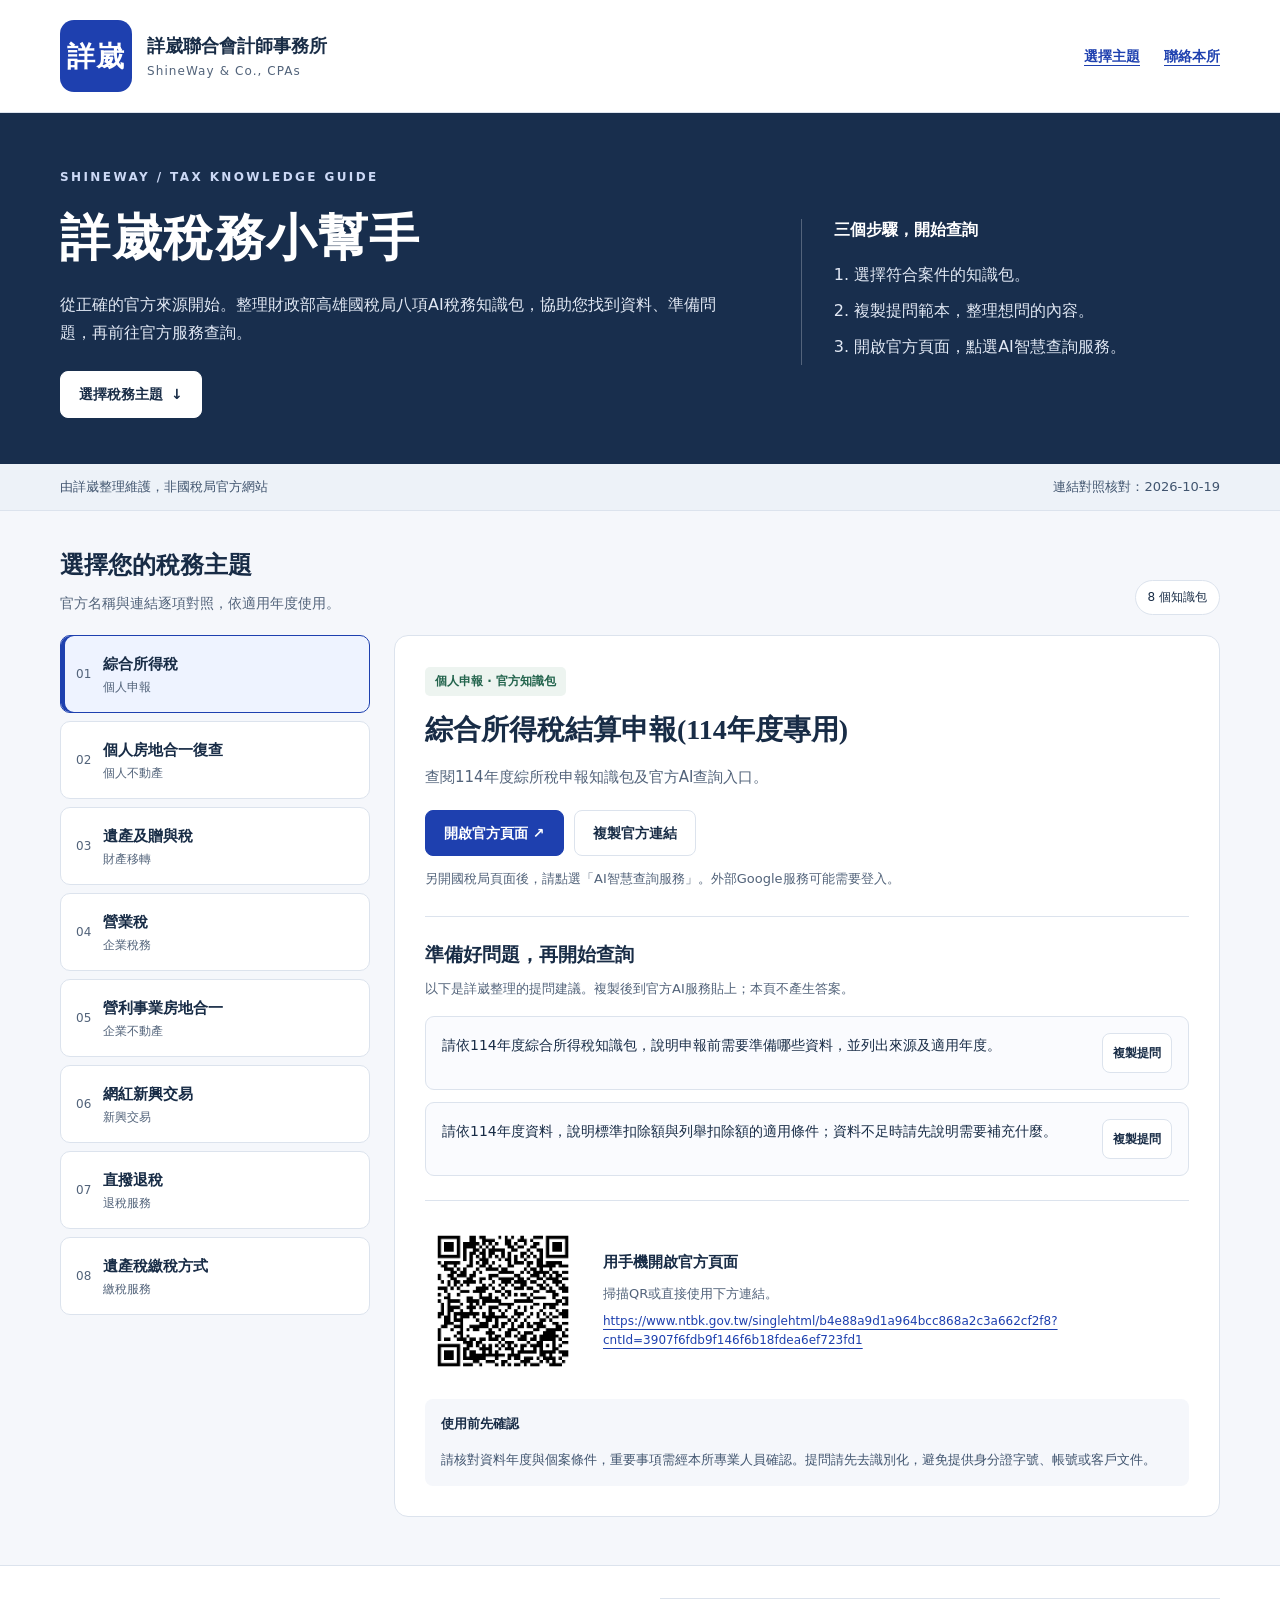
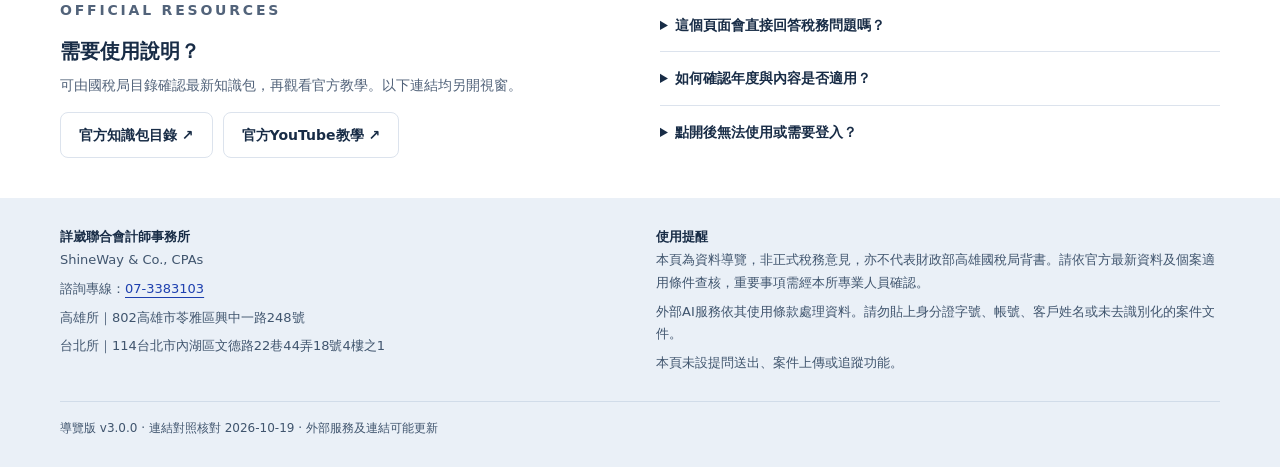
==== commit 5c70c22c: "update ai-tax-helper" ====
--- a/ai-tax-helper/index.html
+++ b/ai-tax-helper/index.html
@@ -1,51 +1,199 @@
-<!DOCTYPE html>
-<html lang="en">
+<!doctype html>
+<html lang="zh-Hant" class="no-js">
 <head>
-  <meta charset="UTF-8">
-  <meta name="viewport" content="width=device-width, initial-scale=1">
-  <title>React Artifact</title>
-  <style>*,:after,:before{--tw-border-spacing-x:0;--tw-border-spacing-y:0;--tw-translate-x:0;--tw-translate-y:0;--tw-rotate:0;--tw-skew-x:0;--tw-skew-y:0;--tw-scale-x:1;--tw-scale-y:1;--tw-pan-x: ;--tw-pan-y: ;--tw-pinch-zoom: ;--tw-scroll-snap-strictness:proximity;--tw-gradient-from-position: ;--tw-gradient-via-position: ;--tw-gradient-to-position: ;--tw-ordinal: ;--tw-slashed-zero: ;--tw-numeric-figure: ;--tw-numeric-spacing: ;--tw-numeric-fraction: ;--tw-ring-inset: ;--tw-ring-offset-width:0px;--tw-ring-offset-color:#fff;--tw-ring-color:rgba(59,130,246,.5);--tw-ring-offset-shadow:0 0 #0000;--tw-ring-shadow:0 0 #0000;--tw-shadow:0 0 #0000;--tw-shadow-colored:0 0 #0000;--tw-blur: ;--tw-brightness: ;--tw-contrast: ;--tw-grayscale: ;--tw-hue-rotate: ;--tw-invert: ;--tw-saturate: ;--tw-sepia: ;--tw-drop-shadow: ;--tw-backdrop-blur: ;--tw-backdrop-brightness: ;--tw-backdrop-contrast: ;--tw-backdrop-grayscale: ;--tw-backdrop-hue-rotate: ;--tw-backdrop-invert: ;--tw-backdrop-opacity: ;--tw-backdrop-saturate: ;--tw-backdrop-sepia: ;--tw-contain-size: ;--tw-contain-layout: ;--tw-contain-paint: ;--tw-contain-style: }::backdrop{--tw-border-spacing-x:0;--tw-border-spacing-y:0;--tw-translate-x:0;--tw-translate-y:0;--tw-rotate:0;--tw-skew-x:0;--tw-skew-y:0;--tw-scale-x:1;--tw-scale-y:1;--tw-pan-x: ;--tw-pan-y: ;--tw-pinch-zoom: ;--tw-scroll-snap-strictness:proximity;--tw-gradient-from-position: ;--tw-gradient-via-position: ;--tw-gradient-to-position: ;--tw-ordinal: ;--tw-slashed-zero: ;--tw-numeric-figure: ;--tw-numeric-spacing: ;--tw-numeric-fraction: ;--tw-ring-inset: ;--tw-ring-offset-width:0px;--tw-ring-offset-color:#fff;--tw-ring-color:rgba(59,130,246,.5);--tw-ring-offset-shadow:0 0 #0000;--tw-ring-shadow:0 0 #0000;--tw-shadow:0 0 #0000;--tw-shadow-colored:0 0 #0000;--tw-blur: ;--tw-brightness: ;--tw-contrast: ;--tw-grayscale: ;--tw-hue-rotate: ;--tw-invert: ;--tw-saturate: ;--tw-sepia: ;--tw-drop-shadow: ;--tw-backdrop-blur: ;--tw-backdrop-brightness: ;--tw-backdrop-contrast: ;--tw-backdrop-grayscale: ;--tw-backdrop-hue-rotate: ;--tw-backdrop-invert: ;--tw-backdrop-opacity: ;--tw-backdrop-saturate: ;--tw-backdrop-sepia: ;--tw-contain-size: ;--tw-contain-layout: ;--tw-contain-paint: ;--tw-contain-style: }/*! tailwindcss v3.4.18 | MIT License | https://tailwindcss.com*/*,:after,:before{box-sizing:border-box;border:0 solid #e5e7eb}:after,:before{--tw-content:""}:host,html{line-height:1.5;-webkit-text-size-adjust:100%;-moz-tab-size:4;-o-tab-size:4;tab-size:4;font-family:ui-sans-serif,system-ui,sans-serif,Apple Color Emoji,Segoe UI Emoji,Segoe UI Symbol,Noto Color Emoji;font-feature-settings:normal;font-variation-settings:normal;-webkit-tap-highlight-color:transparent}body{line-height:inherit}hr{height:0;color:inherit;border-top-width:1px}abbr:where([title]){-webkit-text-decoration:underline dotted;text-decoration:underline dotted}h1,h2,h3,h4,h5,h6{font-size:inherit;font-weight:inherit}a{color:inherit;text-decoration:inherit}b,strong{font-weight:bolder}code,kbd,pre,samp{font-family:ui-monospace,SFMono-Regular,Menlo,Monaco,Consolas,Liberation Mono,Courier New,monospace;font-feature-settings:normal;font-variation-settings:normal;font-size:1em}small{font-size:80%}sub,sup{font-size:75%;line-height:0;position:relative;vertical-align:baseline}sub{bottom:-.25em}sup{top:-.5em}table{text-indent:0;border-color:inherit;border-collapse:collapse}button,input,optgroup,select,textarea{font-family:inherit;font-feature-settings:inherit;font-variation-settings:inherit;font-size:100%;font-weight:inherit;line-height:inherit;letter-spacing:inherit;color:inherit;margin:0;padding:0}button,select{text-transform:none}button,input:where([type=button]),input:where([type=reset]),input:where([type=submit]){-webkit-appearance:button;background-color:transparent;background-image:none}:-moz-focusring{outline:auto}:-moz-ui-invalid{box-shadow:none}progress{vertical-align:baseline}::-webkit-inner-spin-button,::-webkit-outer-spin-button{height:auto}[type=search]{-webkit-appearance:textfield;outline-offset:-2px}::-webkit-search-decoration{-webkit-appearance:none}::-webkit-file-upload-button{-webkit-appearance:button;font:inherit}summary{display:list-item}blockquote,dd,dl,figure,h1,h2,h3,h4,h5,h6,hr,p,pre{margin:0}fieldset{margin:0}fieldset,legend{padding:0}menu,ol,ul{list-style:none;margin:0;padding:0}dialog{padding:0}textarea{resize:vertical}input::-moz-placeholder,textarea::-moz-placeholder{opacity:1;color:#9ca3af}input::placeholder,textarea::placeholder{opacity:1;color:#9ca3af}[role=button],button{cursor:pointer}:disabled{cursor:default}audio,canvas,embed,iframe,img,object,svg,video{display:block;vertical-align:middle}img,video{max-width:100%;height:auto}[hidden]:where(:not([hidden=until-found])){display:none}.pointer-events-none{pointer-events:none}.fixed{position:fixed}.absolute{position:absolute}.relative{position:relative}.sticky{position:sticky}.inset-0{inset:0}.-right-10{right:-2.5rem}.-top-10{top:-2.5rem}.top-\[var\(--safe-area-inset-top\)\]{top:var(--safe-area-inset-top)}.z-20{z-index:20}.mx-auto{margin-left:auto;margin-right:auto}.mb-2{margin-bottom:.5rem}.ml-2{margin-left:.5rem}.mt-1{margin-top:.25rem}.mt-1\.5{margin-top:.375rem}.mt-2{margin-top:.5rem}.mt-3{margin-top:.75rem}.mt-4{margin-top:1rem}.box-border{box-sizing:border-box}.block{display:block}.flex{display:flex}.inline-flex{display:inline-flex}.grid{display:grid}.hidden{display:none}.aspect-video{aspect-ratio:16/9}.h-12{height:3rem}.h-32{height:8rem}.h-6{height:1.5rem}.h-8{height:2rem}.h-\[64px\]{height:64px}.h-\[80px\]{height:80px}.min-h-\[92px\]{min-height:92px}.min-h-screen{min-height:100vh}.w-12{width:3rem}.w-32{width:8rem}.w-6{width:1.5rem}.w-8{width:2rem}.w-\[64px\]{width:64px}.w-\[80px\]{width:80px}.w-full{width:100%}.min-w-0{min-width:0}.max-w-\[100vw\]{max-width:100vw}.max-w-\[1280px\]{max-width:1280px}.max-w-full{max-width:100%}.flex-1{flex:1 1 0%}.shrink-0{flex-shrink:0}.resize-y{resize:vertical}.list-disc{list-style-type:disc}.grid-cols-1{grid-template-columns:repeat(1,minmax(0,1fr))}.flex-col{flex-direction:column}.flex-wrap{flex-wrap:wrap}.items-start{align-items:flex-start}.items-end{align-items:flex-end}.items-center{align-items:center}.justify-center{justify-content:center}.justify-between{justify-content:space-between}.gap-1{gap:.25rem}.gap-1\.5{gap:.375rem}.gap-2{gap:.5rem}.gap-3{gap:.75rem}.gap-4{gap:1rem}.gap-6{gap:1.5rem}.gap-x-3{-moz-column-gap:.75rem;column-gap:.75rem}.gap-y-1{row-gap:.25rem}.space-y-1>:not([hidden])~:not([hidden]){--tw-space-y-reverse:0;margin-top:calc(.25rem*(1 - var(--tw-space-y-reverse)));margin-bottom:calc(.25rem*var(--tw-space-y-reverse))}.space-y-2>:not([hidden])~:not([hidden]){--tw-space-y-reverse:0;margin-top:calc(.5rem*(1 - var(--tw-space-y-reverse)));margin-bottom:calc(.5rem*var(--tw-space-y-reverse))}.space-y-4>:not([hidden])~:not([hidden]){--tw-space-y-reverse:0;margin-top:calc(1rem*(1 - var(--tw-space-y-reverse)));margin-bottom:calc(1rem*var(--tw-space-y-reverse))}.self-center{align-self:center}.overflow-hidden{overflow:hidden}.overflow-x-clip{overflow-x:clip}.text-ellipsis{text-overflow:ellipsis}.break-all{word-break:break-all}.rounded-\[18px\]{border-radius:18px}.rounded-\[20px\]{border-radius:20px}.rounded-full{border-radius:9999px}.rounded-lg{border-radius:.5rem}.rounded-xl{border-radius:.75rem}.border{border-width:1px}.border-b{border-bottom-width:1px}.border-t{border-top-width:1px}.border-dashed{border-style:dashed}.border-amber-200{--tw-border-opacity:1;border-color:rgb(253 230 138/var(--tw-border-opacity,1))}.border-blue-200{--tw-border-opacity:1;border-color:rgb(191 219 254/var(--tw-border-opacity,1))}.border-blue-600{--tw-border-opacity:1;border-color:rgb(37 99 235/var(--tw-border-opacity,1))}.border-red-200{--tw-border-opacity:1;border-color:rgb(254 202 202/var(--tw-border-opacity,1))}.border-white\/10{border-color:hsla(0,0%,100%,.1)}.border-zinc-200{--tw-border-opacity:1;border-color:rgb(228 228 231/var(--tw-border-opacity,1))}.border-zinc-300{--tw-border-opacity:1;border-color:rgb(212 212 216/var(--tw-border-opacity,1))}.bg-\[\#0f1b3a\]{--tw-bg-opacity:1;background-color:rgb(15 27 58/var(--tw-bg-opacity,1))}.bg-\[\#1e40af\]{--tw-bg-opacity:1;background-color:rgb(30 64 175/var(--tw-bg-opacity,1))}.bg-\[\#f6f7fb\]{--tw-bg-opacity:1;background-color:rgb(246 247 251/var(--tw-bg-opacity,1))}.bg-amber-50{--tw-bg-opacity:1;background-color:rgb(255 251 235/var(--tw-bg-opacity,1))}.bg-blue-50{--tw-bg-opacity:1;background-color:rgb(239 246 255/var(--tw-bg-opacity,1))}.bg-blue-600{--tw-bg-opacity:1;background-color:rgb(37 99 235/var(--tw-bg-opacity,1))}.bg-blue-700{--tw-bg-opacity:1;background-color:rgb(29 78 216/var(--tw-bg-opacity,1))}.bg-red-50{--tw-bg-opacity:1;background-color:rgb(254 242 242/var(--tw-bg-opacity,1))}.bg-red-600{--tw-bg-opacity:1;background-color:rgb(220 38 38/var(--tw-bg-opacity,1))}.bg-white{--tw-bg-opacity:1;background-color:rgb(255 255 255/var(--tw-bg-opacity,1))}.bg-white\/10{background-color:hsla(0,0%,100%,.1)}.bg-white\/20{background-color:hsla(0,0%,100%,.2)}.bg-white\/90{background-color:hsla(0,0%,100%,.9)}.bg-zinc-100{--tw-bg-opacity:1;background-color:rgb(244 244 245/var(--tw-bg-opacity,1))}.bg-zinc-200{--tw-bg-opacity:1;background-color:rgb(228 228 231/var(--tw-bg-opacity,1))}.bg-zinc-50{--tw-bg-opacity:1;background-color:rgb(250 250 250/var(--tw-bg-opacity,1))}.bg-zinc-900{--tw-bg-opacity:1;background-color:rgb(24 24 27/var(--tw-bg-opacity,1))}.bg-gradient-to-r{background-image:linear-gradient(to right,var(--tw-gradient-stops))}.from-zinc-50{--tw-gradient-from:#fafafa var(--tw-gradient-from-position);--tw-gradient-to:hsla(0,0%,98%,0) var(--tw-gradient-to-position);--tw-gradient-stops:var(--tw-gradient-from),var(--tw-gradient-to)}.to-white{--tw-gradient-to:#fff var(--tw-gradient-to-position)}.object-cover{-o-object-fit:cover;object-fit:cover}.p-0{padding:0}.p-2{padding:.5rem}.p-2\.5{padding:.625rem}.p-3{padding:.75rem}.p-4{padding:1rem}.p-8{padding:2rem}.px-1\.5{padding-left:.375rem;padding-right:.375rem}.px-2{padding-left:.5rem;padding-right:.5rem}.px-2\.5{padding-left:.625rem;padding-right:.625rem}.px-3{padding-left:.75rem;padding-right:.75rem}.px-4{padding-left:1rem;padding-right:1rem}.px-5{padding-left:1.25rem;padding-right:1.25rem}.py-0\.5{padding-top:.125rem;padding-bottom:.125rem}.py-1{padding-top:.25rem;padding-bottom:.25rem}.py-1\.5{padding-top:.375rem;padding-bottom:.375rem}.py-2{padding-top:.5rem;padding-bottom:.5rem}.py-2\.5{padding-top:.625rem;padding-bottom:.625rem}.py-4{padding-top:1rem;padding-bottom:1rem}.py-6{padding-top:1.5rem;padding-bottom:1.5rem}.pl-4{padding-left:1rem}.pt-2{padding-top:.5rem}.pt-3{padding-top:.75rem}.text-left{text-align:left}.text-center{text-align:center}.text-\[10px\]{font-size:10px}.text-\[11px\]{font-size:11px}.text-\[12px\]{font-size:12px}.text-\[13px\]{font-size:13px}.text-\[14px\]{font-size:14px}.text-\[22px\]{font-size:22px}.text-xs{font-size:.75rem;line-height:1rem}.font-black{font-weight:900}.font-bold{font-weight:700}.font-medium{font-weight:500}.font-semibold{font-weight:600}.leading-none{line-height:1}.leading-relaxed{line-height:1.625}.leading-snug{line-height:1.375}.leading-tight{line-height:1.25}.tracking-tight{letter-spacing:-.025em}.tracking-wide{letter-spacing:.025em}.tracking-widest{letter-spacing:.1em}.text-\[\#0f1b3a\]{--tw-text-opacity:1;color:rgb(15 27 58/var(--tw-text-opacity,1))}.text-amber-800{--tw-text-opacity:1;color:rgb(146 64 14/var(--tw-text-opacity,1))}.text-amber-800\/70{color:rgba(146,64,14,.7)}.text-blue-100{--tw-text-opacity:1;color:rgb(219 234 254/var(--tw-text-opacity,1))}.text-blue-700{--tw-text-opacity:1;color:rgb(29 78 216/var(--tw-text-opacity,1))}.text-blue-800{--tw-text-opacity:1;color:rgb(30 64 175/var(--tw-text-opacity,1))}.text-emerald-700{--tw-text-opacity:1;color:rgb(4 120 87/var(--tw-text-opacity,1))}.text-red-600{--tw-text-opacity:1;color:rgb(220 38 38/var(--tw-text-opacity,1))}.text-red-700{--tw-text-opacity:1;color:rgb(185 28 28/var(--tw-text-opacity,1))}.text-white{--tw-text-opacity:1;color:rgb(255 255 255/var(--tw-text-opacity,1))}.text-zinc-400{--tw-text-opacity:1;color:rgb(161 161 170/var(--tw-text-opacity,1))}.text-zinc-500{--tw-text-opacity:1;color:rgb(113 113 122/var(--tw-text-opacity,1))}.text-zinc-600{--tw-text-opacity:1;color:rgb(82 82 91/var(--tw-text-opacity,1))}.text-zinc-700{--tw-text-opacity:1;color:rgb(63 63 70/var(--tw-text-opacity,1))}.text-zinc-800{--tw-text-opacity:1;color:rgb(39 39 42/var(--tw-text-opacity,1))}.underline{text-decoration-line:underline}.opacity-50{opacity:.5}.opacity-60{opacity:.6}.opacity-90{opacity:.9}.shadow{--tw-shadow:0 1px 3px 0 rgba(0,0,0,.1),0 1px 2px -1px rgba(0,0,0,.1);--tw-shadow-colored:0 1px 3px 0 var(--tw-shadow-color),0 1px 2px -1px var(--tw-shadow-color)}.shadow,.shadow-sm{box-shadow:var(--tw-ring-offset-shadow,0 0 #0000),var(--tw-ring-shadow,0 0 #0000),var(--tw-shadow)}.shadow-sm{--tw-shadow:0 1px 2px 0 rgba(0,0,0,.05);--tw-shadow-colored:0 1px 2px 0 var(--tw-shadow-color)}.blur-2xl{--tw-blur:blur(40px);filter:var(--tw-blur) var(--tw-brightness) var(--tw-contrast) var(--tw-grayscale) var(--tw-hue-rotate) var(--tw-invert) var(--tw-saturate) var(--tw-sepia) var(--tw-drop-shadow)}.transition{transition-property:color,background-color,border-color,text-decoration-color,fill,stroke,opacity,box-shadow,transform,filter,backdrop-filter;transition-timing-function:cubic-bezier(.4,0,.2,1);transition-duration:.15s}#root,body,html{min-height:100%}body{margin:0;font-family:ui-sans-serif,system-ui,-apple-system,BlinkMacSystemFont,Segoe UI,sans-serif}[role=button]:not([aria-disabled=true]),button:not(:disabled),label[for],select:not(:disabled),summary{cursor:pointer}.hover\:border-blue-300:hover{--tw-border-opacity:1;border-color:rgb(147 197 253/var(--tw-border-opacity,1))}.hover\:border-blue-400:hover{--tw-border-opacity:1;border-color:rgb(96 165 250/var(--tw-border-opacity,1))}.hover\:border-zinc-300:hover{--tw-border-opacity:1;border-color:rgb(212 212 216/var(--tw-border-opacity,1))}.hover\:bg-black:hover{--tw-bg-opacity:1;background-color:rgb(0 0 0/var(--tw-bg-opacity,1))}.hover\:bg-blue-50:hover{--tw-bg-opacity:1;background-color:rgb(239 246 255/var(--tw-bg-opacity,1))}.hover\:bg-blue-500:hover{--tw-bg-opacity:1;background-color:rgb(59 130 246/var(--tw-bg-opacity,1))}.hover\:bg-blue-800:hover{--tw-bg-opacity:1;background-color:rgb(30 64 175/var(--tw-bg-opacity,1))}.hover\:bg-red-700:hover{--tw-bg-opacity:1;background-color:rgb(185 28 28/var(--tw-bg-opacity,1))}.hover\:bg-white:hover{--tw-bg-opacity:1;background-color:rgb(255 255 255/var(--tw-bg-opacity,1))}.hover\:bg-zinc-100:hover{--tw-bg-opacity:1;background-color:rgb(244 244 245/var(--tw-bg-opacity,1))}.hover\:bg-zinc-50:hover{--tw-bg-opacity:1;background-color:rgb(250 250 250/var(--tw-bg-opacity,1))}.hover\:bg-zinc-900:hover{--tw-bg-opacity:1;background-color:rgb(24 24 27/var(--tw-bg-opacity,1))}.hover\:text-white:hover{--tw-text-opacity:1;color:rgb(255 255 255/var(--tw-text-opacity,1))}.hover\:underline:hover{text-decoration-line:underline}.hover\:shadow-sm:hover{--tw-shadow:0 1px 2px 0 rgba(0,0,0,.05);--tw-shadow-colored:0 1px 2px 0 var(--tw-shadow-color);box-shadow:var(--tw-ring-offset-shadow,0 0 #0000),var(--tw-ring-shadow,0 0 #0000),var(--tw-shadow)}.focus\:border-blue-500:focus{--tw-border-opacity:1;border-color:rgb(59 130 246/var(--tw-border-opacity,1))}.focus\:outline-none:focus{outline:2px solid transparent;outline-offset:2px}.focus\:ring-2:focus{--tw-ring-offset-shadow:var(--tw-ring-inset) 0 0 0 var(--tw-ring-offset-width) var(--tw-ring-offset-color);--tw-ring-shadow:var(--tw-ring-inset) 0 0 0 calc(2px + var(--tw-ring-offset-width)) var(--tw-ring-color);box-shadow:var(--tw-ring-offset-shadow),var(--tw-ring-shadow),var(--tw-shadow,0 0 #0000)}.focus\:ring-blue-500:focus{--tw-ring-opacity:1;--tw-ring-color:rgb(59 130 246/var(--tw-ring-opacity,1))}.group:hover .group-hover\:bg-blue-600{--tw-bg-opacity:1;background-color:rgb(37 99 235/var(--tw-bg-opacity,1))}.group:hover .group-hover\:opacity-90{opacity:.9}@media (min-width:768px){.md\:flex{display:flex}.md\:grid-cols-2{grid-template-columns:repeat(2,minmax(0,1fr))}.md\:grid-cols-3{grid-template-columns:repeat(3,minmax(0,1fr))}.md\:p-5{padding:1.25rem}.md\:px-6{padding-left:1.5rem;padding-right:1.5rem}.md\:text-\[15px\]{font-size:15px}.md\:text-\[26px\]{font-size:26px}}@media (min-width:1024px){.lg\:grid-cols-\[300px_minmax\(0\2c 1fr\)\]{grid-template-columns:300px minmax(0,1fr)}}</style>
+  <meta charset="utf-8">
+  <meta name="viewport" content="width=device-width,initial-scale=1">
+  <meta name="description" content="詳崴聯合會計師事務所整理高雄國稅局八項AI稅務知識包，提供官方入口、提問範本及QR Code。">
+  <meta name="referrer" content="strict-origin-when-cross-origin">
+  <title>詳崴稅務小幫手｜官方知識包導覽</title>
+  <style>:root{--ink:#182c46;--blue:#1e40af;--muted:#52637a;--line:#dce3ed;--paper:#f5f7fb;--green:#23644d;--serif:"Noto Serif TC","PMingLiU",serif;--sans:"Microsoft JhengHei","PingFang TC",system-ui,sans-serif}
+*{box-sizing:border-box}html{scroll-behavior:smooth;scroll-padding-top:24px}body{margin:0;background:var(--paper);color:var(--ink);font:16px/1.75 var(--sans)}a{color:var(--blue);text-underline-offset:4px}button,input{font:inherit}button,a{-webkit-tap-highlight-color:transparent}button{cursor:pointer}button:disabled{cursor:default}a:focus-visible,button:focus-visible,summary:focus-visible,textarea:focus-visible{outline:3px solid #ca7900;outline-offset:4px}h1,h2,h3,p{margin-top:0}h1,h2,h3{line-height:1.4}h1{font-family:var(--serif);font-size:clamp(30px,4.5vw,50px);font-weight:700;letter-spacing:.03em;margin-bottom:18px}h2{font-size:24px;margin-bottom:8px}h3{font-size:19px;margin-bottom:10px}img{display:block;max-width:100%}[hidden]{display:none!important}.wrap{width:min(1160px,calc(100% - 48px));margin:auto}.skip{position:absolute;top:-100px;left:20px;background:white;padding:12px;z-index:5}.skip:focus{top:10px}.site-header{background:white;border-bottom:1px solid var(--line)}.header-inner{display:flex;gap:20px;align-items:center;justify-content:space-between;padding:20px 0}.identity{display:flex;align-items:center;gap:15px;color:var(--ink);text-decoration:none}.logo{display:flex;align-items:center;justify-content:center;background:var(--blue);color:white;width:72px;height:72px;flex-shrink:0;border-radius:14px;font-size:28px;font-weight:800;letter-spacing:1px}.firm-name{font-size:18px;font-weight:700;display:block}.en{font-size:12px;color:var(--muted);letter-spacing:.09em;display:block}.header-nav{display:flex;gap:24px;align-items:center;font-size:14px;font-weight:700}.hero{background:#182e4d;color:white;padding:54px 0 46px}.hero-grid{display:grid;grid-template-columns:1.65fr 1fr;gap:50px;align-items:center}.eyebrow{font-size:12px;letter-spacing:.2em;font-weight:700;color:#ccd9f6;margin-bottom:15px}.hero-intro{max-width:660px;color:#e1e8f4;font-size:16px;margin-bottom:24px}.hero-steps{border-left:1px solid #53637b;padding-left:32px;color:#e1e8f4}.hero-steps h2{font-size:16px;color:#fff;margin-bottom:16px}.hero-steps ol{padding-left:20px;margin:0}.hero-steps li{padding:4px 0}.hero .button{background:white;border-color:white;color:var(--ink)}.button{display:inline-flex;align-items:center;justify-content:center;gap:8px;min-height:46px;padding:10px 18px;border:1px solid var(--line);border-radius:8px;background:white;color:var(--ink);text-decoration:none;font-size:14px;font-weight:700;text-align:center}.button:hover{border-color:var(--blue);background:#f0f4ff}.button.primary{background:var(--blue);border-color:var(--blue);color:#fff}.button.primary:hover{background:#173184}.button.text{background:transparent}.meta-strip{background:#edf2f8;border-bottom:1px solid var(--line);font-size:13px;color:#41556f;padding:12px 0}.meta-strip .wrap{display:flex;justify-content:space-between;gap:12px;flex-wrap:wrap}.workspace{padding:38px 0 48px}.section-heading{display:flex;justify-content:space-between;gap:24px;align-items:end;margin-bottom:20px}.section-heading p{margin:0;font-size:14px;color:var(--muted)}.count{font-size:12px;background:white;border:1px solid var(--line);padding:6px 12px;border-radius:20px;white-space:nowrap}.layout{display:grid;grid-template-columns:310px minmax(0,1fr);gap:24px;align-items:start}.topic-nav{display:grid;gap:8px}.topic-link{display:flex;align-items:center;gap:12px;padding:14px 15px;border:1px solid var(--line);border-radius:10px;color:var(--ink);background:white;text-decoration:none;min-height:78px}.topic-link:hover{border-color:#8b9fc2}.topic-link[aria-current=true]{border-color:var(--blue);box-shadow:inset 4px 0 var(--blue);background:#eef3ff}.topic-no{font-size:12px;color:var(--muted);font-variant-numeric:tabular-nums}.topic-name{font-weight:700;display:block;font-size:15px}.topic-category{font-size:12px;color:var(--muted);display:block}.topic-panel{background:white;border:1px solid var(--line);border-radius:14px;padding:30px;scroll-margin-top:24px;min-width:0}.badge{display:inline-block;font-size:12px;font-weight:700;background:#edf4f0;color:var(--green);padding:4px 10px;border-radius:5px;margin-bottom:14px}.official-title{font-size:clamp(21px,2.7vw,28px);font-family:var(--serif);margin:0 0 14px;overflow-wrap:anywhere}.description{color:var(--muted);margin-bottom:20px;font-size:15px}.panel-actions{display:flex;gap:10px;flex-wrap:wrap}.opening-note{font-size:13px;color:var(--muted);margin:12px 0 0}.prompt-box{margin:25px 0 0;border-top:1px solid var(--line);padding-top:24px}.small{font-size:13px;color:var(--muted)}.prompt-list{display:grid;gap:12px;margin-top:16px}.prompt{border:1px solid var(--line);border-radius:9px;padding:16px;background:#fafbfe;display:flex;gap:16px;align-items:start}.prompt p{font-size:14px;margin:0;flex:1}.prompt button{font-size:12px;white-space:nowrap;padding:7px 10px;min-height:40px}.qr-area{display:grid;grid-template-columns:156px minmax(0,1fr);gap:22px;align-items:center;border-top:1px solid var(--line);margin-top:24px;padding-top:22px}.qr-area img{width:156px;height:156px;background:white}.qr-area h3{font-size:15px}.qr-area a{overflow-wrap:anywhere;font-size:12px;display:block;line-height:1.6}.qr-area p{margin-bottom:6px}.guidance{background:#f5f7fb;border-radius:8px;padding:14px 16px;margin-top:20px;font-size:13px;color:#41556f}.guidance p:last-child{margin:0}.guidance strong{color:var(--ink)}.status{position:fixed;bottom:24px;left:50%;transform:translateX(-50%);max-width:calc(100vw - 32px);padding:10px 18px;border-radius:8px;background:var(--ink);color:white;z-index:10;box-shadow:0 4px 20px #152c4329;font-size:14px}.status:empty{display:none}.manual-copy{margin:20px 0 0;border:1px solid #bdcbed;border-radius:8px;padding:16px;background:#f2f5ff}.manual-copy label{font-size:14px;font-weight:700}.manual-copy textarea{width:100%;min-height:140px;padding:10px;margin:8px 0;font:14px/1.6 var(--sans);resize:vertical}.manual-copy p{font-size:13px;margin-bottom:8px}.support{border-top:1px solid var(--line);padding:32px 0 40px;background:white}.support-grid{display:grid;grid-template-columns:1fr 1fr;gap:40px}.support p{font-size:14px;color:var(--muted)}.support h2{font-size:20px}.support details{border-top:1px solid var(--line);padding:14px 0}.support summary{font-size:14px;font-weight:700;cursor:pointer}.support details p{margin:10px 0 0}.site-footer{background:#eaf0f7;padding:28px 0;color:#40556e;font-size:13px}.footer-grid{display:grid;grid-template-columns:1fr 1fr;gap:32px}.site-footer strong{color:var(--ink)}.site-footer p{margin-bottom:6px}.version{border-top:1px solid #d1dce9;margin-top:20px;padding-top:16px;font-size:12px}.noscript{background:#fff8e8;padding:16px}.no-js .topic-panel{margin-bottom:20px}.no-js .topic-link{min-height:60px}
+@media(max-width:900px){.hero-grid{gap:28px;grid-template-columns:1.5fr 1fr}.layout{grid-template-columns:260px minmax(0,1fr)}.topic-panel{padding:24px}.prompt{display:block}.prompt button{margin-top:12px}.qr-area{grid-template-columns:140px minmax(0,1fr);gap:14px}.qr-area img{width:140px;height:140px}}
+@media(max-width:680px){.wrap{width:calc(100% - 32px)}.header-inner{padding:16px 0;align-items:start}.logo{width:60px;height:60px;font-size:25px}.identity{gap:10px}.firm-name{font-size:14px}.en{font-size:10px;letter-spacing:.02em}.header-nav{gap:8px;flex-direction:column;align-items:end;font-size:12px}.header-nav a:first-child{display:none}.hero{padding:34px 0}.hero-grid{grid-template-columns:1fr;gap:26px}.hero-intro{font-size:15px}.hero-steps{border-left:0;border-top:1px solid #53637b;padding:20px 0 0;font-size:14px}.hero-steps h2{margin-bottom:8px}.hero-steps li{padding:2px 0}.workspace{padding-top:28px}.section-heading{gap:12px;align-items:start}.section-heading h2{font-size:22px}.section-heading p{font-size:13px}.count{padding:4px 10px}.layout{grid-template-columns:1fr;gap:20px}.topic-nav{grid-template-columns:1fr 1fr;gap:8px}.topic-link{padding:11px 10px;gap:7px;min-height:82px}.topic-name{font-size:13px}.topic-category{font-size:11px}.topic-no{font-size:10px}.topic-panel{padding:22px 18px}.panel-actions .button{flex:1}.qr-area{grid-template-columns:132px minmax(0,1fr);gap:12px}.qr-area img{width:132px;height:132px}.prompt{padding:14px}.support-grid,.footer-grid{grid-template-columns:1fr;gap:24px}.meta-strip{font-size:12px}.badge{font-size:11px}.official-title{font-size:23px}}
+@media(prefers-reduced-motion:reduce){html{scroll-behavior:auto}}
+@media print{.site-header,.hero-steps,.topic-nav,.panel-actions,.prompt button,.status,.manual-copy{display:none!important}.hero{background:white;color:var(--ink);padding:20px 0}.hero-intro,.eyebrow{color:var(--ink)}.hero .button{display:none}.layout{display:block}.topic-panel{display:block!important;break-inside:avoid;margin-bottom:20px}.support-grid,.footer-grid{display:block}.wrap{width:100%}body{font-size:12px;background:white}.workspace{padding:16px 0}.qr-area{grid-template-columns:120px 1fr}.qr-area img{width:120px;height:120px}.support,.site-footer{background:white}}
+
+.no-js [data-copy-prompt],.no-js [data-copy-url]{display:none}</style>
 </head>
 <body>
-  <div id="root"></div>
-  
-  <script type="module">var Kc=Object.create;var{getPrototypeOf:Xc,defineProperty:Rl,getOwnPropertyNames:Yc}=Object;var Gc=Object.prototype.hasOwnProperty;var yn=(e,n,t)=>{t=e!=null?Kc(Xc(e)):{};let r=n||!e||!e.__esModule?Rl(t,"default",{value:e,enumerable:!0}):t;for(let l of Yc(e))if(!Gc.call(r,l))Rl(r,l,{get:()=>e[l],enumerable:!0});return r};var sr=(e,n)=>()=>(n||e((n={exports:{}}).exports,n),n.exports);var Zc=(e,n)=>{for(var t in n)Rl(e,t,{get:n[t],enumerable:!0,configurable:!0,set:(r)=>n[t]=()=>r})};var Jc=(e,n)=>()=>(e&&(n=e(e=0)),n);var dt=sr((pf)=>{var ft=Symbol.for("react.element"),qc=Symbol.for("react.portal"),jc=Symbol.for("react.fragment"),bc=Symbol.for("react.strict_mode"),ef=Symbol.for("react.profiler"),nf=Symbol.for("react.provider"),tf=Symbol.for("react.context"),rf=Symbol.for("react.forward_ref"),lf=Symbol.for("react.suspense"),of=Symbol.for("react.memo"),uf=Symbol.for("react.lazy"),ti=Symbol.iterator;function sf(e){if(e===null||typeof e!=="object")return null;return e=ti&&e[ti]||e["@@iterator"],typeof e==="function"?e:null}var oi={isMounted:function(){return!1},enqueueForceUpdate:function(){},enqueueReplaceState:function(){},enqueueSetState:function(){}},ui=Object.assign,ii={};function Fn(e,n,t){this.props=e,this.context=n,this.refs=ii,this.updater=t||oi}Fn.prototype.isReactComponent={};Fn.prototype.setState=function(e,n){if(typeof e!=="object"&&typeof e!=="function"&&e!=null)throw Error("setState(...): takes an object of state variables to update or a function which returns an object of state variables.");this.updater.enqueueSetState(this,e,n,"setState")};Fn.prototype.forceUpdate=function(e){this.updater.enqueueForceUpdate(this,e,"forceUpdate")};function si(){}si.prototype=Fn.prototype;function Il(e,n,t){this.props=e,this.context=n,this.refs=ii,this.updater=t||oi}var Fl=Il.prototype=new si;Fl.constructor=Il;ui(Fl,Fn.prototype);Fl.isPureReactComponent=!0;var ri=Array.isArray,ai=Object.prototype.hasOwnProperty,Dl={current:null},ci={key:!0,ref:!0,__self:!0,__source:!0};function fi(e,n,t){var r,l={},o=null,u=null;if(n!=null)for(r in n.ref!==void 0&&(u=n.ref),n.key!==void 0&&(o=""+n.key),n)ai.call(n,r)&&!ci.hasOwnProperty(r)&&(l[r]=n[r]);var i=arguments.length-2;if(i===1)l.children=t;else if(1<i){for(var s=Array(i),d=0;d<i;d++)s[d]=arguments[d+2];l.children=s}if(e&&e.defaultProps)for(r in i=e.defaultProps,i)l[r]===void 0&&(l[r]=i[r]);return{$$typeof:ft,type:e,key:o,ref:u,props:l,_owner:Dl.current}}function af(e,n){return{$$typeof:ft,type:e.type,key:n,ref:e.ref,props:e.props,_owner:e._owner}}function Ol(e){return typeof e==="object"&&e!==null&&e.$$typeof===ft}function cf(e){var n={"=":"=0",":":"=2"};return"$"+e.replace(/[=:]/g,function(t){return n[t]})}var li=/\/+/g;function xl(e,n){return typeof e==="object"&&e!==null&&e.key!=null?cf(""+e.key):n.toString(36)}function cr(e,n,t,r,l){var o=typeof e;if(o==="undefined"||o==="boolean")e=null;var u=!1;if(e===null)u=!0;else switch(o){case"string":case"number":u=!0;break;case"object":switch(e.$$typeof){case ft:case qc:u=!0}}if(u)return u=e,l=l(u),e=r===""?"."+xl(u,0):r,ri(l)?(t="",e!=null&&(t=e.replace(li,"$&/")+"/"),cr(l,n,t,"",function(d){return d})):l!=null&&(Ol(l)&&(l=af(l,t+(!l.key||u&&u.key===l.key?"":(""+l.key).replace(li,"$&/")+"/")+e)),n.push(l)),1;if(u=0,r=r===""?".":r+":",ri(e))for(var i=0;i<e.length;i++){o=e[i];var s=r+xl(o,i);u+=cr(o,n,t,s,l)}else if(s=sf(e),typeof s==="function")for(e=s.call(e),i=0;!(o=e.next()).done;)o=o.value,s=r+xl(o,i++),u+=cr(o,n,t,s,l);else if(o==="object")throw n=String(e),Error("Objects are not valid as a React child (found: "+(n==="[object Object]"?"object with keys {"+Object.keys(e).join(", ")+"}":n)+"). If you meant to render a collection of children, use an array instead.");return u}function ar(e,n,t){if(e==null)return e;var r=[],l=0;return cr(e,r,"","",function(o){return n.call(t,o,l++)}),r}function ff(e){if(e._status===-1){var n=e._result;n=n(),n.then(function(t){if(e._status===0||e._status===-1)e._status=1,e._result=t},function(t){if(e._status===0||e._status===-1)e._status=2,e._result=t}),e._status===-1&&(e._status=0,e._result=n)}if(e._status===1)return e._result.default;throw e._result}var te={current:null},fr={transition:null},df={ReactCurrentDispatcher:te,ReactCurrentBatchConfig:fr,ReactCurrentOwner:Dl};function di(){throw Error("act(...) is not supported in production builds of React.")}pf.Children={map:ar,forEach:function(e,n,t){ar(e,function(){n.apply(this,arguments)},t)},count:function(e){var n=0;return ar(e,function(){n++}),n},toArray:function(e){return ar(e,function(n){return n})||[]},only:function(e){if(!Ol(e))throw Error("React.Children.only expected to receive a single React element child.");return e}};pf.Component=Fn;pf.Fragment=jc;pf.Profiler=ef;pf.PureComponent=Il;pf.StrictMode=bc;pf.Suspense=lf;pf.__SECRET_INTERNALS_DO_NOT_USE_OR_YOU_WILL_BE_FIRED=df;pf.act=di;pf.cloneElement=function(e,n,t){if(e===null||e===void 0)throw Error("React.cloneElement(...): The argument must be a React element, but you passed "+e+".");var r=ui({},e.props),l=e.key,o=e.ref,u=e._owner;if(n!=null){if(n.ref!==void 0&&(o=n.ref,u=Dl.current),n.key!==void 0&&(l=""+n.key),e.type&&e.type.defaultProps)var i=e.type.defaultProps;for(s in n)ai.call(n,s)&&!ci.hasOwnProperty(s)&&(r[s]=n[s]===void 0&&i!==void 0?i[s]:n[s])}var s=arguments.length-2;if(s===1)r.children=t;else if(1<s){i=Array(s);for(var d=0;d<s;d++)i[d]=arguments[d+2];r.children=i}return{$$typeof:ft,type:e.type,key:l,ref:o,props:r,_owner:u}};pf.createContext=function(e){return e={$$typeof:tf,_currentValue:e,_currentValue2:e,_threadCount:0,Provider:null,Consumer:null,_defaultValue:null,_globalName:null},e.Provider={$$typeof:nf,_context:e},e.Consumer=e};pf.createElement=fi;pf.createFactory=function(e){var n=fi.bind(null,e);return n.type=e,n};pf.createRef=function(){return{current:null}};pf.forwardRef=function(e){return{$$typeof:rf,render:e}};pf.isValidElement=Ol;pf.lazy=function(e){return{$$typeof:uf,_payload:{_status:-1,_result:e},_init:ff}};pf.memo=function(e,n){return{$$typeof:of,type:e,compare:n===void 0?null:n}};pf.startTransition=function(e){var n=fr.transition;fr.transition={};try{e()}finally{fr.transition=n}};pf.unstable_act=di;pf.useCallback=function(e,n){return te.current.useCallback(e,n)};pf.useContext=function(e){return te.current.useContext(e)};pf.useDebugValue=function(){};pf.useDeferredValue=function(e){return te.current.useDeferredValue(e)};pf.useEffect=function(e,n){return te.current.useEffect(e,n)};pf.useId=function(){return te.current.useId()};pf.useImperativeHandle=function(e,n,t){return te.current.useImperativeHandle(e,n,t)};pf.useInsertionEffect=function(e,n){return te.current.useInsertionEffect(e,n)};pf.useLayoutEffect=function(e,n){return te.current.useLayoutEffect(e,n)};pf.useMemo=function(e,n){return te.current.useMemo(e,n)};pf.useReducer=function(e,n,t){return te.current.useReducer(e,n,t)};pf.useRef=function(e){return te.current.useRef(e)};pf.useState=function(e){return te.current.useState(e)};pf.useSyncExternalStore=function(e,n,t){return te.current.useSyncExternalStore(e,n,t)};pf.useTransition=function(){return te.current.useTransition()};pf.version="18.3.1"});var wi=sr((qf)=>{function Vl(e,n){var t=e.length;e.push(n);e:for(;0<t;){var r=t-1>>>1,l=e[r];if(0<dr(l,n))e[r]=n,e[t]=l,t=r;else break e}}function Ce(e){return e.length===0?null:e[0]}function vr(e){if(e.length===0)return null;var n=e[0],t=e.pop();if(t!==n){e[0]=t;e:for(var r=0,l=e.length,o=l>>>1;r<o;){var u=2*(r+1)-1,i=e[u],s=u+1,d=e[s];if(0>dr(i,t))s<l&&0>dr(d,i)?(e[r]=d,e[s]=t,r=s):(e[r]=i,e[u]=t,r=u);else if(s<l&&0>dr(d,t))e[r]=d,e[s]=t,r=s;else break e}}return n}function dr(e,n){var t=e.sortIndex-n.sortIndex;return t!==0?t:e.id-n.id}if(typeof performance==="object"&&typeof performance.now==="function")Bl=performance,qf.unstable_now=function(){return Bl.now()};else pr=Date,Wl=pr.now(),qf.unstable_now=function(){return pr.now()-Wl};var Bl,pr,Wl,Re=[],Ze=[],Jf=1,ve=null,q=3,yr=!1,gn=!1,mt=!1,mi=typeof setTimeout==="function"?setTimeout:null,hi=typeof clearTimeout==="function"?clearTimeout:null,pi=typeof setImmediate<"u"?setImmediate:null;typeof navigator<"u"&&navigator.scheduling!==void 0&&navigator.scheduling.isInputPending!==void 0&&navigator.scheduling.isInputPending.bind(navigator.scheduling);function $l(e){for(var n=Ce(Ze);n!==null;){if(n.callback===null)vr(Ze);else if(n.startTime<=e)vr(Ze),n.sortIndex=n.expirationTime,Vl(Re,n);else break;n=Ce(Ze)}}function Ql(e){if(mt=!1,$l(e),!gn)if(Ce(Re)!==null)gn=!0,Kl(Al);else{var n=Ce(Ze);n!==null&&Xl(Ql,n.startTime-e)}}function Al(e,n){gn=!1,mt&&(mt=!1,hi(ht),ht=-1),yr=!0;var t=q;try{$l(n);for(ve=Ce(Re);ve!==null&&(!(ve.expirationTime>n)||e&&!gi());){var r=ve.callback;if(typeof r==="function"){ve.callback=null,q=ve.priorityLevel;var l=r(ve.expirationTime<=n);n=qf.unstable_now(),typeof l==="function"?ve.callback=l:ve===Ce(Re)&&vr(Re),$l(n)}else vr(Re);ve=Ce(Re)}if(ve!==null)var o=!0;else{var u=Ce(Ze);u!==null&&Xl(Ql,u.startTime-n),o=!1}return o}finally{ve=null,q=t,yr=!1}}var gr=!1,mr=null,ht=-1,vi=5,yi=-1;function gi(){return qf.unstable_now()-yi<vi?!1:!0}function Ul(){if(mr!==null){var e=qf.unstable_now();yi=e;var n=!0;try{n=mr(!0,e)}finally{n?pt():(gr=!1,mr=null)}}else gr=!1}var pt;if(typeof pi==="function")pt=function(){pi(Ul)};else if(typeof MessageChannel<"u")hr=new MessageChannel,Hl=hr.port2,hr.port1.onmessage=Ul,pt=function(){Hl.postMessage(null)};else pt=function(){mi(Ul,0)};var hr,Hl;function Kl(e){mr=e,gr||(gr=!0,pt())}function Xl(e,n){ht=mi(function(){e(qf.unstable_now())},n)}qf.unstable_IdlePriority=5;qf.unstable_ImmediatePriority=1;qf.unstable_LowPriority=4;qf.unstable_NormalPriority=3;qf.unstable_Profiling=null;qf.unstable_UserBlockingPriority=2;qf.unstable_cancelCallback=function(e){e.callback=null};qf.unstable_continueExecution=function(){gn||yr||(gn=!0,Kl(Al))};qf.unstable_forceFrameRate=function(e){0>e||125<e?console.error("forceFrameRate takes a positive int between 0 and 125, forcing frame rates higher than 125 fps is not supported"):vi=0<e?Math.floor(1000/e):5};qf.unstable_getCurrentPriorityLevel=function(){return q};qf.unstable_getFirstCallbackNode=function(){return Ce(Re)};qf.unstable_next=function(e){switch(q){case 1:case 2:case 3:var n=3;break;default:n=q}var t=q;q=n;try{return e()}finally{q=t}};qf.unstable_pauseExecution=function(){};qf.unstable_requestPaint=function(){};qf.unstable_runWithPriority=function(e,n){switch(e){case 1:case 2:case 3:case 4:case 5:break;default:e=3}var t=q;q=e;try{return n()}finally{q=t}};qf.unstable_scheduleCallback=function(e,n,t){var r=qf.unstable_now();switch(typeof t==="object"&&t!==null?(t=t.delay,t=typeof t==="number"&&0<t?r+t:r):t=r,e){case 1:var l=-1;break;case 2:l=250;break;case 5:l=1073741823;break;case 4:l=1e4;break;default:l=5000}return l=t+l,e={id:Jf++,callback:n,priorityLevel:e,startTime:t,expirationTime:l,sortIndex:-1},t>r?(e.sortIndex=t,Vl(Ze,e),Ce(Re)===null&&e===Ce(Ze)&&(mt?(hi(ht),ht=-1):mt=!0,Xl(Ql,t-r))):(e.sortIndex=l,Vl(Re,e),gn||yr||(gn=!0,Kl(Al))),e};qf.unstable_shouldYield=gi;qf.unstable_wrapCallback=function(e){var n=q;return function(){var t=q;q=n;try{return e.apply(this,arguments)}finally{q=t}}}});var bu={};Zc(bu,{version:()=>Ic,unstable_renderSubtreeIntoContainer:()=>xc,unstable_batchedUpdates:()=>Rc,unmountComponentAtNode:()=>Mc,render:()=>Tc,hydrateRoot:()=>Lc,hydrate:()=>zc,flushSync:()=>Pc,findDOMNode:()=>Nc,createRoot:()=>_c,createPortal:()=>Cc,__SECRET_INTERNALS_DO_NOT_USE_OR_YOU_WILL_BE_FIRED:()=>Ec});function y(e){for(var n="https://reactjs.org/docs/error-decoder.html?invariant="+e,t=1;t<arguments.length;t++)n+="&args[]="+encodeURIComponent(arguments[t]);return"Minified React error #"+e+"; visit "+n+" for the full message or use the non-minified dev environment for full errors and additional helpful warnings."}function xn(e,n){tt(e,n),tt(e+"Capture",n)}function tt(e,n){Wt[e]=n;for(e=0;e<n.length;e++)Ns.add(n[e])}function yd(e){if(ho.call(ki,e))return!0;if(ho.call(Si,e))return!1;if(vd.test(e))return ki[e]=!0;return Si[e]=!0,!1}function gd(e,n,t,r){if(t!==null&&t.type===0)return!1;switch(typeof n){case"function":case"symbol":return!0;case"boolean":if(r)return!1;if(t!==null)return!t.acceptsBooleans;return e=e.toLowerCase().slice(0,5),e!=="data-"&&e!=="aria-";default:return!1}}function wd(e,n,t,r){if(n===null||typeof n>"u"||gd(e,n,t,r))return!0;if(r)return!1;if(t!==null)switch(t.type){case 3:return!n;case 4:return n===!1;case 5:return isNaN(n);case 6:return isNaN(n)||1>n}return!1}function oe(e,n,t,r,l,o,u){this.acceptsBooleans=n===2||n===3||n===4,this.attributeName=r,this.attributeNamespace=l,this.mustUseProperty=t,this.propertyName=e,this.type=n,this.sanitizeURL=o,this.removeEmptyString=u}function cu(e){return e[1].toUpperCase()}function fu(e,n,t,r){var l=J.hasOwnProperty(n)?J[n]:null;if(l!==null?l.type!==0:r||!(2<n.length)||n[0]!=="o"&&n[0]!=="O"||n[1]!=="n"&&n[1]!=="N")wd(n,t,l,r)&&(t=null),r||l===null?yd(n)&&(t===null?e.removeAttribute(n):e.setAttribute(n,""+t)):l.mustUseProperty?e[l.propertyName]=t===null?l.type===3?!1:"":t:(n=l.attributeName,r=l.attributeNamespace,t===null?e.removeAttribute(n):(l=l.type,t=l===3||l===4&&t===!0?"":""+t,r?e.setAttributeNS(r,n,t):e.setAttribute(n,t)))}function vt(e){if(e===null||typeof e!=="object")return null;return e=Ei&&e[Ei]||e["@@iterator"],typeof e==="function"?e:null}function Ct(e){if(Yl===void 0)try{throw Error()}catch(t){var n=t.stack.trim().match(/\n( *(at )?)/);Yl=n&&n[1]||""}return`
-`+Yl+e}function Zl(e,n){if(!e||Gl)return"";Gl=!0;var t=Error.prepareStackTrace;Error.prepareStackTrace=void 0;try{if(n)if(n=function(){throw Error()},Object.defineProperty(n.prototype,"props",{set:function(){throw Error()}}),typeof Reflect==="object"&&Reflect.construct){try{Reflect.construct(n,[])}catch(d){var r=d}Reflect.construct(e,[],n)}else{try{n.call()}catch(d){r=d}e.call(n.prototype)}else{try{throw Error()}catch(d){r=d}e()}}catch(d){if(d&&r&&typeof d.stack==="string"){for(var l=d.stack.split(`
-`),o=r.stack.split(`
-`),u=l.length-1,i=o.length-1;1<=u&&0<=i&&l[u]!==o[i];)i--;for(;1<=u&&0<=i;u--,i--)if(l[u]!==o[i]){if(u!==1||i!==1)do if(u--,i--,0>i||l[u]!==o[i]){var s=`
-`+l[u].replace(" at new "," at ");return e.displayName&&s.includes("<anonymous>")&&(s=s.replace("<anonymous>",e.displayName)),s}while(1<=u&&0<=i);break}}}finally{Gl=!1,Error.prepareStackTrace=t}return(e=e?e.displayName||e.name:"")?Ct(e):""}function Sd(e){switch(e.tag){case 5:return Ct(e.type);case 16:return Ct("Lazy");case 13:return Ct("Suspense");case 19:return Ct("SuspenseList");case 0:case 2:case 15:return e=Zl(e.type,!1),e;case 11:return e=Zl(e.type.render,!1),e;case 1:return e=Zl(e.type,!0),e;default:return""}}function wo(e){if(e==null)return null;if(typeof e==="function")return e.displayName||e.name||null;if(typeof e==="string")return e;switch(e){case Bn:return"Fragment";case Vn:return"Portal";case vo:return"Profiler";case du:return"StrictMode";case yo:return"Suspense";case go:return"SuspenseList"}if(typeof e==="object")switch(e.$$typeof){case zs:return(e.displayName||"Context")+".Consumer";case Ps:return(e._context.displayName||"Context")+".Provider";case pu:var n=e.render;return e=e.displayName,e||(e=n.displayName||n.name||"",e=e!==""?"ForwardRef("+e+")":"ForwardRef"),e;case mu:return n=e.displayName||null,n!==null?n:wo(e.type)||"Memo";case qe:n=e._payload,e=e._init;try{return wo(e(n))}catch(t){}}return null}function kd(e){var n=e.type;switch(e.tag){case 24:return"Cache";case 9:return(n.displayName||"Context")+".Consumer";case 10:return(n._context.displayName||"Context")+".Provider";case 18:return"DehydratedFragment";case 11:return e=n.render,e=e.displayName||e.name||"",n.displayName||(e!==""?"ForwardRef("+e+")":"ForwardRef");case 7:return"Fragment";case 5:return n;case 4:return"Portal";case 3:return"Root";case 6:return"Text";case 16:return wo(n);case 8:return n===du?"StrictMode":"Mode";case 22:return"Offscreen";case 12:return"Profiler";case 21:return"Scope";case 13:return"Suspense";case 19:return"SuspenseList";case 25:return"TracingMarker";case 1:case 0:case 17:case 2:case 14:case 15:if(typeof n==="function")return n.displayName||n.name||null;if(typeof n==="string")return n}return null}function dn(e){switch(typeof e){case"boolean":case"number":case"string":case"undefined":return e;case"object":return e;default:return""}}function Ts(e){var n=e.type;return(e=e.nodeName)&&e.toLowerCase()==="input"&&(n==="checkbox"||n==="radio")}function Ed(e){var n=Ts(e)?"checked":"value",t=Object.getOwnPropertyDescriptor(e.constructor.prototype,n),r=""+e[n];if(!e.hasOwnProperty(n)&&typeof t<"u"&&typeof t.get==="function"&&typeof t.set==="function"){var{get:l,set:o}=t;return Object.defineProperty(e,n,{configurable:!0,get:function(){return l.call(this)},set:function(u){r=""+u,o.call(this,u)}}),Object.defineProperty(e,n,{enumerable:t.enumerable}),{getValue:function(){return r},setValue:function(u){r=""+u},stopTracking:function(){e._valueTracker=null,delete e[n]}}}}function Sr(e){e._valueTracker||(e._valueTracker=Ed(e))}function Ms(e){if(!e)return!1;var n=e._valueTracker;if(!n)return!0;var t=n.getValue(),r="";return e&&(r=Ts(e)?e.checked?"true":"false":e.value),e=r,e!==t?(n.setValue(e),!0):!1}function Kr(e){if(e=e||(typeof document<"u"?document:void 0),typeof e>"u")return null;try{return e.activeElement||e.body}catch(n){return e.body}}function So(e,n){var t=n.checked;return B({},n,{defaultChecked:void 0,defaultValue:void 0,value:void 0,checked:t!=null?t:e._wrapperState.initialChecked})}function Ci(e,n){var t=n.defaultValue==null?"":n.defaultValue,r=n.checked!=null?n.checked:n.defaultChecked;t=dn(n.value!=null?n.value:t),e._wrapperState={initialChecked:r,initialValue:t,controlled:n.type==="checkbox"||n.type==="radio"?n.checked!=null:n.value!=null}}function Rs(e,n){n=n.checked,n!=null&&fu(e,"checked",n,!1)}function ko(e,n){Rs(e,n);var t=dn(n.value),r=n.type;if(t!=null)if(r==="number"){if(t===0&&e.value===""||e.value!=t)e.value=""+t}else e.value!==""+t&&(e.value=""+t);else if(r==="submit"||r==="reset"){e.removeAttribute("value");return}n.hasOwnProperty("value")?Eo(e,n.type,t):n.hasOwnProperty("defaultValue")&&Eo(e,n.type,dn(n.defaultValue)),n.checked==null&&n.defaultChecked!=null&&(e.defaultChecked=!!n.defaultChecked)}function _i(e,n,t){if(n.hasOwnProperty("value")||n.hasOwnProperty("defaultValue")){var r=n.type;if(!(r!=="submit"&&r!=="reset"||n.value!==void 0&&n.value!==null))return;n=""+e._wrapperState.initialValue,t||n===e.value||(e.value=n),e.defaultValue=n}t=e.name,t!==""&&(e.name=""),e.defaultChecked=!!e._wrapperState.initialChecked,t!==""&&(e.name=t)}function Eo(e,n,t){if(n!=="number"||Kr(e.ownerDocument)!==e)t==null?e.defaultValue=""+e._wrapperState.initialValue:e.defaultValue!==""+t&&(e.defaultValue=""+t)}function Jn(e,n,t,r){if(e=e.options,n){n={};for(var l=0;l<t.length;l++)n["$"+t[l]]=!0;for(t=0;t<e.length;t++)l=n.hasOwnProperty("$"+e[t].value),e[t].selected!==l&&(e[t].selected=l),l&&r&&(e[t].defaultSelected=!0)}else{t=""+dn(t),n=null;for(l=0;l<e.length;l++){if(e[l].value===t){e[l].selected=!0,r&&(e[l].defaultSelected=!0);return}n!==null||e[l].disabled||(n=e[l])}n!==null&&(n.selected=!0)}}function Co(e,n){if(n.dangerouslySetInnerHTML!=null)throw Error(y(91));return B({},n,{value:void 0,defaultValue:void 0,children:""+e._wrapperState.initialValue})}function Ni(e,n){var t=n.value;if(t==null){if(t=n.children,n=n.defaultValue,t!=null){if(n!=null)throw Error(y(92));if(_t(t)){if(1<t.length)throw Error(y(93));t=t[0]}n=t}n==null&&(n=""),t=n}e._wrapperState={initialValue:dn(t)}}function xs(e,n){var t=dn(n.value),r=dn(n.defaultValue);t!=null&&(t=""+t,t!==e.value&&(e.value=t),n.defaultValue==null&&e.defaultValue!==t&&(e.defaultValue=t)),r!=null&&(e.defaultValue=""+r)}function Pi(e){var n=e.textContent;n===e._wrapperState.initialValue&&n!==""&&n!==null&&(e.value=n)}function Is(e){switch(e){case"svg":return"http://www.w3.org/2000/svg";case"math":return"http://www.w3.org/1998/Math/MathML";default:return"http://www.w3.org/1999/xhtml"}}function _o(e,n){return e==null||e==="http://www.w3.org/1999/xhtml"?Is(n):e==="http://www.w3.org/2000/svg"&&n==="foreignObject"?"http://www.w3.org/1999/xhtml":e}function $t(e,n){if(n){var t=e.firstChild;if(t&&t===e.lastChild&&t.nodeType===3){t.nodeValue=n;return}}e.textContent=n}function Ds(e,n,t){return n==null||typeof n==="boolean"||n===""?"":t||typeof n!=="number"||n===0||Rt.hasOwnProperty(e)&&Rt[e]?(""+n).trim():n+"px"}function Os(e,n){e=e.style;for(var t in n)if(n.hasOwnProperty(t)){var r=t.indexOf("--")===0,l=Ds(t,n[t],r);t==="float"&&(t="cssFloat"),r?e.setProperty(t,l):e[t]=l}}function No(e,n){if(n){if(_d[e]&&(n.children!=null||n.dangerouslySetInnerHTML!=null))throw Error(y(137,e));if(n.dangerouslySetInnerHTML!=null){if(n.children!=null)throw Error(y(60));if(typeof n.dangerouslySetInnerHTML!=="object"||!("__html"in n.dangerouslySetInnerHTML))throw Error(y(61))}if(n.style!=null&&typeof n.style!=="object")throw Error(y(62))}}function Po(e,n){if(e.indexOf("-")===-1)return typeof n.is==="string";switch(e){case"annotation-xml":case"color-profile":case"font-face":case"font-face-src":case"font-face-uri":case"font-face-format":case"font-face-name":case"missing-glyph":return!1;default:return!0}}function hu(e){return e=e.target||e.srcElement||window,e.correspondingUseElement&&(e=e.correspondingUseElement),e.nodeType===3?e.parentNode:e}function zi(e){if(e=or(e)){if(typeof Lo!=="function")throw Error(y(280));var n=e.stateNode;n&&(n=wl(n),Lo(e.stateNode,e.type,n))}}function Us(e){qn?jn?jn.push(e):jn=[e]:qn=e}function Vs(){if(qn){var e=qn,n=jn;if(jn=qn=null,zi(e),n)for(e=0;e<n.length;e++)zi(n[e])}}function Bs(e,n){return e(n)}function Ws(){}function $s(e,n,t){if(Jl)return e(n,t);Jl=!0;try{return Bs(e,n,t)}finally{if(Jl=!1,qn!==null||jn!==null)Ws(),Vs()}}function Ht(e,n){var t=e.stateNode;if(t===null)return null;var r=wl(t);if(r===null)return null;t=r[n];e:switch(n){case"onClick":case"onClickCapture":case"onDoubleClick":case"onDoubleClickCapture":case"onMouseDown":case"onMouseDownCapture":case"onMouseMove":case"onMouseMoveCapture":case"onMouseUp":case"onMouseUpCapture":case"onMouseEnter":(r=!r.disabled)||(e=e.type,r=!(e==="button"||e==="input"||e==="select"||e==="textarea")),e=!r;break e;default:e=!1}if(e)return null;if(t&&typeof t!=="function")throw Error(y(231,n,typeof t));return t}function Nd(e,n,t,r,l,o,u,i,s){var d=Array.prototype.slice.call(arguments,3);try{n.apply(t,d)}catch(h){this.onError(h)}}function zd(e,n,t,r,l,o,u,i,s){xt=!1,Xr=null,Nd.apply(Pd,arguments)}function Ld(e,n,t,r,l,o,u,i,s){if(zd.apply(this,arguments),xt){if(xt){var d=Xr;xt=!1,Xr=null}else throw Error(y(198));Yr||(Yr=!0,Mo=d)}}function In(e){var n=e,t=e;if(e.alternate)for(;n.return;)n=n.return;else{e=n;do n=e,(n.flags&4098)!==0&&(t=n.return),e=n.return;while(e)}return n.tag===3?t:null}function Hs(e){if(e.tag===13){var n=e.memoizedState;if(n===null&&(e=e.alternate,e!==null&&(n=e.memoizedState)),n!==null)return n.dehydrated}return null}function Li(e){if(In(e)!==e)throw Error(y(188))}function Td(e){var n=e.alternate;if(!n){if(n=In(e),n===null)throw Error(y(188));return n!==e?null:e}for(var t=e,r=n;;){var l=t.return;if(l===null)break;var o=l.alternate;if(o===null){if(r=l.return,r!==null){t=r;continue}break}if(l.child===o.child){for(o=l.child;o;){if(o===t)return Li(l),e;if(o===r)return Li(l),n;o=o.sibling}throw Error(y(188))}if(t.return!==r.return)t=l,r=o;else{for(var u=!1,i=l.child;i;){if(i===t){u=!0,t=l,r=o;break}if(i===r){u=!0,r=l,t=o;break}i=i.sibling}if(!u){for(i=o.child;i;){if(i===t){u=!0,t=o,r=l;break}if(i===r){u=!0,r=o,t=l;break}i=i.sibling}if(!u)throw Error(y(189))}}if(t.alternate!==r)throw Error(y(190))}if(t.tag!==3)throw Error(y(188));return t.stateNode.current===t?e:n}function Qs(e){return e=Td(e),e!==null?As(e):null}function As(e){if(e.tag===5||e.tag===6)return e;for(e=e.child;e!==null;){var n=As(e);if(n!==null)return n;e=e.sibling}return null}function Fd(e){if(De&&typeof De.onCommitFiberRoot==="function")try{De.onCommitFiberRoot(hl,e,void 0,(e.current.flags&128)===128)}catch(n){}}function Ud(e){return e>>>=0,e===0?32:31-(Dd(e)/Od|0)|0}function Nt(e){switch(e&-e){case 1:return 1;case 2:return 2;case 4:return 4;case 8:return 8;case 16:return 16;case 32:return 32;case 64:case 128:case 256:case 512:case 1024:case 2048:case 4096:case 8192:case 16384:case 32768:case 65536:case 131072:case 262144:case 524288:case 1048576:case 2097152:return e&4194240;case 4194304:case 8388608:case 16777216:case 33554432:case 67108864:return e&130023424;case 134217728:return 134217728;case 268435456:return 268435456;case 536870912:return 536870912;case 1073741824:return 1073741824;default:return e}}function Zr(e,n){var t=e.pendingLanes;if(t===0)return 0;var r=0,l=e.suspendedLanes,o=e.pingedLanes,u=t&268435455;if(u!==0){var i=u&~l;i!==0?r=Nt(i):(o&=u,o!==0&&(r=Nt(o)))}else u=t&~l,u!==0?r=Nt(u):o!==0&&(r=Nt(o));if(r===0)return 0;if(n!==0&&n!==r&&(n&l)===0&&(l=r&-r,o=n&-n,l>=o||l===16&&(o&4194240)!==0))return n;if((r&4)!==0&&(r|=t&16),n=e.entangledLanes,n!==0)for(e=e.entanglements,n&=r;0<n;)t=31-Le(n),l=1<<t,r|=e[t],n&=~l;return r}function Vd(e,n){switch(e){case 1:case 2:case 4:return n+250;case 8:case 16:case 32:case 64:case 128:case 256:case 512:case 1024:case 2048:case 4096:case 8192:case 16384:case 32768:case 65536:case 131072:case 262144:case 524288:case 1048576:case 2097152:return n+5000;case 4194304:case 8388608:case 16777216:case 33554432:case 67108864:return-1;case 134217728:case 268435456:case 536870912:case 1073741824:return-1;default:return-1}}function Bd(e,n){for(var{suspendedLanes:t,pingedLanes:r,expirationTimes:l,pendingLanes:o}=e;0<o;){var u=31-Le(o),i=1<<u,s=l[u];if(s===-1){if((i&t)===0||(i&r)!==0)l[u]=Vd(i,n)}else s<=n&&(e.expiredLanes|=i);o&=~i}}function Ro(e){return e=e.pendingLanes&-1073741825,e!==0?e:e&1073741824?1073741824:0}function Gs(){var e=Er;return Er<<=1,(Er&4194240)===0&&(Er=64),e}function ql(e){for(var n=[],t=0;31>t;t++)n.push(e);return n}function rr(e,n,t){e.pendingLanes|=n,n!==536870912&&(e.suspendedLanes=0,e.pingedLanes=0),e=e.eventTimes,n=31-Le(n),e[n]=t}function Wd(e,n){var t=e.pendingLanes&~n;e.pendingLanes=n,e.suspendedLanes=0,e.pingedLanes=0,e.expiredLanes&=n,e.mutableReadLanes&=n,e.entangledLanes&=n,n=e.entanglements;var r=e.eventTimes;for(e=e.expirationTimes;0<t;){var l=31-Le(t),o=1<<l;n[l]=0,r[l]=-1,e[l]=-1,t&=~o}}function yu(e,n){var t=e.entangledLanes|=n;for(e=e.entanglements;t;){var r=31-Le(t),l=1<<r;l&n|e[r]&n&&(e[r]|=n),t&=~l}}function Zs(e){return e&=-e,1<e?4<e?(e&268435455)!==0?16:536870912:4:1}function Mi(e,n){switch(e){case"focusin":case"focusout":rn=null;break;case"dragenter":case"dragleave":ln=null;break;case"mouseover":case"mouseout":on=null;break;case"pointerover":case"pointerout":Qt.delete(n.pointerId);break;case"gotpointercapture":case"lostpointercapture":At.delete(n.pointerId)}}function yt(e,n,t,r,l,o){if(e===null||e.nativeEvent!==o)return e={blockedOn:n,domEventName:t,eventSystemFlags:r,nativeEvent:o,targetContainers:[l]},n!==null&&(n=or(n),n!==null&&gu(n)),e;return e.eventSystemFlags|=r,n=e.targetContainers,l!==null&&n.indexOf(l)===-1&&n.push(l),e}function Hd(e,n,t,r,l){switch(n){case"focusin":return rn=yt(rn,e,n,t,r,l),!0;case"dragenter":return ln=yt(ln,e,n,t,r,l),!0;case"mouseover":return on=yt(on,e,n,t,r,l),!0;case"pointerover":var o=l.pointerId;return Qt.set(o,yt(Qt.get(o)||null,e,n,t,r,l)),!0;case"gotpointercapture":return o=l.pointerId,At.set(o,yt(At.get(o)||null,e,n,t,r,l)),!0}return!1}function ea(e){var n=En(e.target);if(n!==null){var t=In(n);if(t!==null){if(n=t.tag,n===13){if(n=Hs(t),n!==null){e.blockedOn=n,bs(e.priority,function(){qs(t)});return}}else if(n===3&&t.stateNode.current.memoizedState.isDehydrated){e.blockedOn=t.tag===3?t.stateNode.containerInfo:null;return}}}e.blockedOn=null}function Fr(e){if(e.blockedOn!==null)return!1;for(var n=e.targetContainers;0<n.length;){var t=Io(e.domEventName,e.eventSystemFlags,n[0],e.nativeEvent);if(t===null){t=e.nativeEvent;var r=new t.constructor(t.type,t);zo=r,t.target.dispatchEvent(r),zo=null}else return n=or(t),n!==null&&gu(n),e.blockedOn=t,!1;n.shift()}return!0}function Ri(e,n,t){Fr(e)&&t.delete(n)}function Qd(){xo=!1,rn!==null&&Fr(rn)&&(rn=null),ln!==null&&Fr(ln)&&(ln=null),on!==null&&Fr(on)&&(on=null),Qt.forEach(Ri),At.forEach(Ri)}function gt(e,n){e.blockedOn===n&&(e.blockedOn=null,xo||(xo=!0,O.unstable_scheduleCallback(O.unstable_NormalPriority,Qd)))}function Kt(e){function n(l){return gt(l,e)}if(0<_r.length){gt(_r[0],e);for(var t=1;t<_r.length;t++){var r=_r[t];r.blockedOn===e&&(r.blockedOn=null)}}rn!==null&&gt(rn,e),ln!==null&&gt(ln,e),on!==null&&gt(on,e),Qt.forEach(n),At.forEach(n);for(t=0;t<be.length;t++)r=be[t],r.blockedOn===e&&(r.blockedOn=null);for(;0<be.length&&(t=be[0],t.blockedOn===null);)ea(t),t.blockedOn===null&&be.shift()}function Ad(e,n,t,r){var l=M,o=bn.transition;bn.transition=null;try{M=1,wu(e,n,t,r)}finally{M=l,bn.transition=o}}function Kd(e,n,t,r){var l=M,o=bn.transition;bn.transition=null;try{M=4,wu(e,n,t,r)}finally{M=l,bn.transition=o}}function wu(e,n,t,r){if(Jr){var l=Io(e,n,t,r);if(l===null)ro(e,n,r,qr,t),Mi(e,r);else if(Hd(l,e,n,t,r))r.stopPropagation();else if(Mi(e,r),n&4&&-1<$d.indexOf(e)){for(;l!==null;){var o=or(l);if(o!==null&&Js(o),o=Io(e,n,t,r),o===null&&ro(e,n,r,qr,t),o===l)break;l=o}l!==null&&r.stopPropagation()}else ro(e,n,r,null,t)}}function Io(e,n,t,r){if(qr=null,e=hu(r),e=En(e),e!==null)if(n=In(e),n===null)e=null;else if(t=n.tag,t===13){if(e=Hs(n),e!==null)return e;e=null}else if(t===3){if(n.stateNode.current.memoizedState.isDehydrated)return n.tag===3?n.stateNode.containerInfo:null;e=null}else n!==e&&(e=null);return qr=e,null}function na(e){switch(e){case"cancel":case"click":case"close":case"contextmenu":case"copy":case"cut":case"auxclick":case"dblclick":case"dragend":case"dragstart":case"drop":case"focusin":case"focusout":case"input":case"invalid":case"keydown":case"keypress":case"keyup":case"mousedown":case"mouseup":case"paste":case"pause":case"play":case"pointercancel":case"pointerdown":case"pointerup":case"ratechange":case"reset":case"resize":case"seeked":case"submit":case"touchcancel":case"touchend":case"touchstart":case"volumechange":case"change":case"selectionchange":case"textInput":case"compositionstart":case"compositionend":case"compositionupdate":case"beforeblur":case"afterblur":case"beforeinput":case"blur":case"fullscreenchange":case"focus":case"hashchange":case"popstate":case"select":case"selectstart":return 1;case"drag":case"dragenter":case"dragexit":case"dragleave":case"dragover":case"mousemove":case"mouseout":case"mouseover":case"pointermove":case"pointerout":case"pointerover":case"scroll":case"toggle":case"touchmove":case"wheel":case"mouseenter":case"mouseleave":case"pointerenter":case"pointerleave":return 4;case"message":switch(xd()){case vu:return 1;case Xs:return 4;case Gr:case Id:return 16;case Ys:return 536870912;default:return 16}default:return 16}}function ta(){if(Dr)return Dr;var e,n=Su,t=n.length,r,l="value"in nn?nn.value:nn.textContent,o=l.length;for(e=0;e<t&&n[e]===l[e];e++);var u=t-e;for(r=1;r<=u&&n[t-r]===l[o-r];r++);return Dr=l.slice(e,1<r?1-r:void 0)}function Or(e){var n=e.keyCode;return"charCode"in e?(e=e.charCode,e===0&&n===13&&(e=13)):e=n,e===10&&(e=13),32<=e||e===13?e:0}function Nr(){return!0}function xi(){return!1}function me(e){function n(t,r,l,o,u){this._reactName=t,this._targetInst=l,this.type=r,this.nativeEvent=o,this.target=u,this.currentTarget=null;for(var i in e)e.hasOwnProperty(i)&&(t=e[i],this[i]=t?t(o):o[i]);return this.isDefaultPrevented=(o.defaultPrevented!=null?o.defaultPrevented:o.returnValue===!1)?Nr:xi,this.isPropagationStopped=xi,this}return B(n.prototype,{preventDefault:function(){this.defaultPrevented=!0;var t=this.nativeEvent;t&&(t.preventDefault?t.preventDefault():typeof t.returnValue!=="unknown"&&(t.returnValue=!1),this.isDefaultPrevented=Nr)},stopPropagation:function(){var t=this.nativeEvent;t&&(t.stopPropagation?t.stopPropagation():typeof t.cancelBubble!=="unknown"&&(t.cancelBubble=!0),this.isPropagationStopped=Nr)},persist:function(){},isPersistent:Nr}),n}function lp(e){var n=this.nativeEvent;return n.getModifierState?n.getModifierState(e):(e=rp[e])?!!n[e]:!1}function Eu(){return lp}function la(e,n){switch(e){case"keyup":return mp.indexOf(n.keyCode)!==-1;case"keydown":return n.keyCode!==229;case"keypress":case"mousedown":case"focusout":return!0;default:return!1}}function oa(e){return e=e.detail,typeof e==="object"&&"data"in e?e.data:null}function vp(e,n){switch(e){case"compositionend":return oa(n);case"keypress":if(n.which!==32)return null;return Ui=!0,Oi;case"textInput":return e=n.data,e===Oi&&Ui?null:e;default:return null}}function yp(e,n){if(Wn)return e==="compositionend"||!Cu&&la(e,n)?(e=ta(),Dr=Su=nn=null,Wn=!1,e):null;switch(e){case"paste":return null;case"keypress":if(!(n.ctrlKey||n.altKey||n.metaKey)||n.ctrlKey&&n.altKey){if(n.char&&1<n.char.length)return n.char;if(n.which)return String.fromCharCode(n.which)}return null;case"compositionend":return ra&&n.locale!=="ko"?null:n.data;default:return null}}function Vi(e){var n=e&&e.nodeName&&e.nodeName.toLowerCase();return n==="input"?!!gp[e.type]:n==="textarea"?!0:!1}function ua(e,n,t,r){Us(r),n=jr(n,"onChange"),0<n.length&&(t=new ku("onChange","change",null,t,r),e.push({event:t,listeners:n}))}function wp(e){ya(e,0)}function yl(e){var n=Qn(e);if(Ms(n))return e}function Sp(e,n){if(e==="change")return n}function Bi(){Ft&&(Ft.detachEvent("onpropertychange",sa),Xt=Ft=null)}function sa(e){if(e.propertyName==="value"&&yl(Xt)){var n=[];ua(n,Xt,e,hu(e)),$s(wp,n)}}function kp(e,n,t){e==="focusin"?(Bi(),Ft=n,Xt=t,Ft.attachEvent("onpropertychange",sa)):e==="focusout"&&Bi()}function Ep(e){if(e==="selectionchange"||e==="keyup"||e==="keydown")return yl(Xt)}function Cp(e,n){if(e==="click")return yl(n)}function _p(e,n){if(e==="input"||e==="change")return yl(n)}function Np(e,n){return e===n&&(e!==0||1/e===1/n)||e!==e&&n!==n}function Yt(e,n){if(Me(e,n))return!0;if(typeof e!=="object"||e===null||typeof n!=="object"||n===null)return!1;var t=Object.keys(e),r=Object.keys(n);if(t.length!==r.length)return!1;for(r=0;r<t.length;r++){var l=t[r];if(!ho.call(n,l)||!Me(e[l],n[l]))return!1}return!0}function Wi(e){for(;e&&e.firstChild;)e=e.firstChild;return e}function $i(e,n){var t=Wi(e);e=0;for(var r;t;){if(t.nodeType===3){if(r=e+t.textContent.length,e<=n&&r>=n)return{node:t,offset:n-e};e=r}e:{for(;t;){if(t.nextSibling){t=t.nextSibling;break e}t=t.parentNode}t=void 0}t=Wi(t)}}function aa(e,n){return e&&n?e===n?!0:e&&e.nodeType===3?!1:n&&n.nodeType===3?aa(e,n.parentNode):("contains"in e)?e.contains(n):e.compareDocumentPosition?!!(e.compareDocumentPosition(n)&16):!1:!1}function ca(){for(var e=window,n=Kr();n instanceof e.HTMLIFrameElement;){try{var t=typeof n.contentWindow.location.href==="string"}catch(r){t=!1}if(t)e=n.contentWindow;else break;n=Kr(e.document)}return n}function _u(e){var n=e&&e.nodeName&&e.nodeName.toLowerCase();return n&&(n==="input"&&(e.type==="text"||e.type==="search"||e.type==="tel"||e.type==="url"||e.type==="password")||n==="textarea"||e.contentEditable==="true")}function Pp(e){var n=ca(),t=e.focusedElem,r=e.selectionRange;if(n!==t&&t&&t.ownerDocument&&aa(t.ownerDocument.documentElement,t)){if(r!==null&&_u(t)){if(n=r.start,e=r.end,e===void 0&&(e=n),"selectionStart"in t)t.selectionStart=n,t.selectionEnd=Math.min(e,t.value.length);else if(e=(n=t.ownerDocument||document)&&n.defaultView||window,e.getSelection){e=e.getSelection();var l=t.textContent.length,o=Math.min(r.start,l);r=r.end===void 0?o:Math.min(r.end,l),!e.extend&&o>r&&(l=r,r=o,o=l),l=$i(t,o);var u=$i(t,r);l&&u&&(e.rangeCount!==1||e.anchorNode!==l.node||e.anchorOffset!==l.offset||e.focusNode!==u.node||e.focusOffset!==u.offset)&&(n=n.createRange(),n.setStart(l.node,l.offset),e.removeAllRanges(),o>r?(e.addRange(n),e.extend(u.node,u.offset)):(n.setEnd(u.node,u.offset),e.addRange(n)))}}n=[];for(e=t;e=e.parentNode;)e.nodeType===1&&n.push({element:e,left:e.scrollLeft,top:e.scrollTop});typeof t.focus==="function"&&t.focus();for(t=0;t<n.length;t++)e=n[t],e.element.scrollLeft=e.left,e.element.scrollTop=e.top}}function Hi(e,n,t){var r=t.window===t?t.document:t.nodeType===9?t:t.ownerDocument;Do||$n==null||$n!==Kr(r)||(r=$n,("selectionStart"in r)&&_u(r)?r={start:r.selectionStart,end:r.selectionEnd}:(r=(r.ownerDocument&&r.ownerDocument.defaultView||window).getSelection(),r={anchorNode:r.anchorNode,anchorOffset:r.anchorOffset,focusNode:r.focusNode,focusOffset:r.focusOffset}),Dt&&Yt(Dt,r)||(Dt=r,r=jr(Fo,"onSelect"),0<r.length&&(n=new ku("onSelect","select",null,n,t),e.push({event:n,listeners:r}),n.target=$n)))}function Pr(e,n){var t={};return t[e.toLowerCase()]=n.toLowerCase(),t["Webkit"+e]="webkit"+n,t["Moz"+e]="moz"+n,t}function gl(e){if(no[e])return no[e];if(!Hn[e])return e;var n=Hn[e],t;for(t in n)if(n.hasOwnProperty(t)&&t in fa)return no[e]=n[t];return e}function mn(e,n){va.set(e,n),xn(n,[e])}function Ai(e,n,t){var r=e.type||"unknown-event";e.currentTarget=t,Ld(r,n,void 0,e),e.currentTarget=null}function ya(e,n){n=(n&4)!==0;for(var t=0;t<e.length;t++){var r=e[t],l=r.event;r=r.listeners;e:{var o=void 0;if(n)for(var u=r.length-1;0<=u;u--){var i=r[u],s=i.instance,d=i.currentTarget;if(i=i.listener,s!==o&&l.isPropagationStopped())break e;Ai(l,i,d),o=s}else for(u=0;u<r.length;u++){if(i=r[u],s=i.instance,d=i.currentTarget,i=i.listener,s!==o&&l.isPropagationStopped())break e;Ai(l,i,d),o=s}}}if(Yr)throw e=Mo,Yr=!1,Mo=null,e}function I(e,n){var t=n[Ho];t===void 0&&(t=n[Ho]=new Set);var r=e+"__bubble";t.has(r)||(ga(n,e,2,!1),t.add(r))}function to(e,n,t){var r=0;n&&(r|=4),ga(t,e,r,n)}function Gt(e){if(!e[zr]){e[zr]=!0,Ns.forEach(function(t){t!=="selectionchange"&&(Lp.has(t)||to(t,!1,e),to(t,!0,e))});var n=e.nodeType===9?e:e.ownerDocument;n===null||n[zr]||(n[zr]=!0,to("selectionchange",!1,n))}}function ga(e,n,t,r){switch(na(n)){case 1:var l=Ad;break;case 4:l=Kd;break;default:l=wu}t=l.bind(null,n,t,e),l=void 0,!To||n!=="touchstart"&&n!=="touchmove"&&n!=="wheel"||(l=!0),r?l!==void 0?e.addEventListener(n,t,{capture:!0,passive:l}):e.addEventListener(n,t,!0):l!==void 0?e.addEventListener(n,t,{passive:l}):e.addEventListener(n,t,!1)}function ro(e,n,t,r,l){var o=r;if((n&1)===0&&(n&2)===0&&r!==null)e:for(;;){if(r===null)return;var u=r.tag;if(u===3||u===4){var i=r.stateNode.containerInfo;if(i===l||i.nodeType===8&&i.parentNode===l)break;if(u===4)for(u=r.return;u!==null;){var s=u.tag;if(s===3||s===4){if(s=u.stateNode.containerInfo,s===l||s.nodeType===8&&s.parentNode===l)return}u=u.return}for(;i!==null;){if(u=En(i),u===null)return;if(s=u.tag,s===5||s===6){r=o=u;continue e}i=i.parentNode}}r=r.return}$s(function(){var d=o,h=hu(t),v=[];e:{var p=va.get(e);if(p!==void 0){var w=ku,k=e;switch(e){case"keypress":if(Or(t)===0)break e;case"keydown":case"keyup":w=up;break;case"focusin":k="focus",w=eo;break;case"focusout":k="blur",w=eo;break;case"beforeblur":case"afterblur":w=eo;break;case"click":if(t.button===2)break e;case"auxclick":case"dblclick":case"mousedown":case"mousemove":case"mouseup":case"mouseout":case"mouseover":case"contextmenu":w=Ii;break;case"drag":case"dragend":case"dragenter":case"dragexit":case"dragleave":case"dragover":case"dragstart":case"drop":w=Gd;break;case"touchcancel":case"touchend":case"touchmove":case"touchstart":w=ap;break;case da:case pa:case ma:w=qd;break;case ha:w=fp;break;case"scroll":w=Xd;break;case"wheel":w=pp;break;case"copy":case"cut":case"paste":w=bd;break;case"gotpointercapture":case"lostpointercapture":case"pointercancel":case"pointerdown":case"pointermove":case"pointerout":case"pointerover":case"pointerup":w=Di}var C=(n&4)!==0,x=!C&&e==="scroll",f=C?p!==null?p+"Capture":null:p;C=[];for(var a=d,c;a!==null;){c=a;var g=c.stateNode;if(c.tag===5&&g!==null&&(c=g,f!==null&&(g=Ht(a,f),g!=null&&C.push(Zt(a,g,c)))),x)break;a=a.return}0<C.length&&(p=new w(p,k,null,t,h),v.push({event:p,listeners:C}))}}if((n&7)===0){e:{if(p=e==="mouseover"||e==="pointerover",w=e==="mouseout"||e==="pointerout",p&&t!==zo&&(k=t.relatedTarget||t.fromElement)&&(En(k)||k[Ae]))break e;if(w||p){if(p=h.window===h?h:(p=h.ownerDocument)?p.defaultView||p.parentWindow:window,w){if(k=t.relatedTarget||t.toElement,w=d,k=k?En(k):null,k!==null&&(x=In(k),k!==x||k.tag!==5&&k.tag!==6))k=null}else w=null,k=d;if(w!==k){if(C=Ii,g="onMouseLeave",f="onMouseEnter",a="mouse",e==="pointerout"||e==="pointerover")C=Di,g="onPointerLeave",f="onPointerEnter",a="pointer";if(x=w==null?p:Qn(w),c=k==null?p:Qn(k),p=new C(g,a+"leave",w,t,h),p.target=x,p.relatedTarget=c,g=null,En(h)===d&&(C=new C(f,a+"enter",k,t,h),C.target=c,C.relatedTarget=x,g=C),x=g,w&&k)n:{C=w,f=k,a=0;for(c=C;c;c=On(c))a++;c=0;for(g=f;g;g=On(g))c++;for(;0<a-c;)C=On(C),a--;for(;0<c-a;)f=On(f),c--;for(;a--;){if(C===f||f!==null&&C===f.alternate)break n;C=On(C),f=On(f)}C=null}else C=null;w!==null&&Ki(v,p,w,C,!1),k!==null&&x!==null&&Ki(v,x,k,C,!0)}}}e:{if(p=d?Qn(d):window,w=p.nodeName&&p.nodeName.toLowerCase(),w==="select"||w==="input"&&p.type==="file")var _=Sp;else if(Vi(p))if(ia)_=_p;else{_=Ep;var N=kp}else(w=p.nodeName)&&w.toLowerCase()==="input"&&(p.type==="checkbox"||p.type==="radio")&&(_=Cp);if(_&&(_=_(e,d))){ua(v,_,t,h);break e}N&&N(e,p,d),e==="focusout"&&(N=p._wrapperState)&&N.controlled&&p.type==="number"&&Eo(p,"number",p.value)}switch(N=d?Qn(d):window,e){case"focusin":if(Vi(N)||N.contentEditable==="true")$n=N,Fo=d,Dt=null;break;case"focusout":Dt=Fo=$n=null;break;case"mousedown":Do=!0;break;case"contextmenu":case"mouseup":case"dragend":Do=!1,Hi(v,t,h);break;case"selectionchange":if(zp)break;case"keydown":case"keyup":Hi(v,t,h)}var P;if(Cu)e:{switch(e){case"compositionstart":var z="onCompositionStart";break e;case"compositionend":z="onCompositionEnd";break e;case"compositionupdate":z="onCompositionUpdate";break e}z=void 0}else Wn?la(e,t)&&(z="onCompositionEnd"):e==="keydown"&&t.keyCode===229&&(z="onCompositionStart");if(z&&(ra&&t.locale!=="ko"&&(Wn||z!=="onCompositionStart"?z==="onCompositionEnd"&&Wn&&(P=ta()):(nn=h,Su=("value"in nn)?nn.value:nn.textContent,Wn=!0)),N=jr(d,z),0<N.length&&(z=new Fi(z,e,null,t,h),v.push({event:z,listeners:N}),P?z.data=P:(P=oa(t),P!==null&&(z.data=P)))),P=hp?vp(e,t):yp(e,t))d=jr(d,"onBeforeInput"),0<d.length&&(h=new Fi("onBeforeInput","beforeinput",null,t,h),v.push({event:h,listeners:d}),h.data=P)}ya(v,n)})}function Zt(e,n,t){return{instance:e,listener:n,currentTarget:t}}function jr(e,n){for(var t=n+"Capture",r=[];e!==null;){var l=e,o=l.stateNode;l.tag===5&&o!==null&&(l=o,o=Ht(e,t),o!=null&&r.unshift(Zt(e,o,l)),o=Ht(e,n),o!=null&&r.push(Zt(e,o,l))),e=e.return}return r}function On(e){if(e===null)return null;do e=e.return;while(e&&e.tag!==5);return e?e:null}function Ki(e,n,t,r,l){for(var o=n._reactName,u=[];t!==null&&t!==r;){var i=t,s=i.alternate,d=i.stateNode;if(s!==null&&s===r)break;i.tag===5&&d!==null&&(i=d,l?(s=Ht(t,o),s!=null&&u.unshift(Zt(t,s,i))):l||(s=Ht(t,o),s!=null&&u.push(Zt(t,s,i)))),t=t.return}u.length!==0&&e.push({event:n,listeners:u})}function Xi(e){return(typeof e==="string"?e:""+e).replace(Tp,`
-`).replace(Mp,"")}function Lr(e,n,t){if(n=Xi(n),Xi(e)!==n&&t)throw Error(y(425))}function br(){}function Wo(e,n){return e==="textarea"||e==="noscript"||typeof n.children==="string"||typeof n.children==="number"||typeof n.dangerouslySetInnerHTML==="object"&&n.dangerouslySetInnerHTML!==null&&n.dangerouslySetInnerHTML.__html!=null}function Ip(e){setTimeout(function(){throw e})}function lo(e,n){var t=n,r=0;do{var l=t.nextSibling;if(e.removeChild(t),l&&l.nodeType===8)if(t=l.data,t==="/$"){if(r===0){e.removeChild(l),Kt(n);return}r--}else t!=="$"&&t!=="$?"&&t!=="$!"||r++;t=l}while(t);Kt(n)}function un(e){for(;e!=null;e=e.nextSibling){var n=e.nodeType;if(n===1||n===3)break;if(n===8){if(n=e.data,n==="$"||n==="$!"||n==="$?")break;if(n==="/$")return null}}return e}function Gi(e){e=e.previousSibling;for(var n=0;e;){if(e.nodeType===8){var t=e.data;if(t==="$"||t==="$!"||t==="$?"){if(n===0)return e;n--}else t==="/$"&&n++}e=e.previousSibling}return null}function En(e){var n=e[Fe];if(n)return n;for(var t=e.parentNode;t;){if(n=t[Ae]||t[Fe]){if(t=n.alternate,n.child!==null||t!==null&&t.child!==null)for(e=Gi(e);e!==null;){if(t=e[Fe])return t;e=Gi(e)}return n}e=t,t=e.parentNode}return null}function or(e){return e=e[Fe]||e[Ae],!e||e.tag!==5&&e.tag!==6&&e.tag!==13&&e.tag!==3?null:e}function Qn(e){if(e.tag===5||e.tag===6)return e.stateNode;throw Error(y(33))}function wl(e){return e[Jt]||null}function hn(e){return{current:e}}function F(e){0>An||(e.current=Qo[An],Qo[An]=null,An--)}function R(e,n){An++,Qo[An]=e.current,e.current=n}function rt(e,n){var t=e.type.contextTypes;if(!t)return pn;var r=e.stateNode;if(r&&r.__reactInternalMemoizedUnmaskedChildContext===n)return r.__reactInternalMemoizedMaskedChildContext;var l={},o;for(o in t)l[o]=n[o];return r&&(e=e.stateNode,e.__reactInternalMemoizedUnmaskedChildContext=n,e.__reactInternalMemoizedMaskedChildContext=l),l}function ae(e){return e=e.childContextTypes,e!==null&&e!==void 0}function el(){F(se),F(ne)}function Zi(e,n,t){if(ne.current!==pn)throw Error(y(168));R(ne,n),R(se,t)}function wa(e,n,t){var r=e.stateNode;if(n=n.childContextTypes,typeof r.getChildContext!=="function")return t;r=r.getChildContext();for(var l in r)if(!(l in n))throw Error(y(108,kd(e)||"Unknown",l));return B({},t,r)}function nl(e){return e=(e=e.stateNode)&&e.__reactInternalMemoizedMergedChildContext||pn,zn=ne.current,R(ne,e),R(se,se.current),!0}function Ji(e,n,t){var r=e.stateNode;if(!r)throw Error(y(169));t?(e=wa(e,n,zn),r.__reactInternalMemoizedMergedChildContext=e,F(se),F(ne),R(ne,e)):F(se),R(se,t)}function Sa(e){Be===null?Be=[e]:Be.push(e)}function Op(e){Sl=!0,Sa(e)}function vn(){if(!oo&&Be!==null){oo=!0;var e=0,n=M;try{var t=Be;for(M=1;e<t.length;e++){var r=t[e];do r=r(!0);while(r!==null)}Be=null,Sl=!1}catch(l){throw Be!==null&&(Be=Be.slice(e+1)),Ks(vu,vn),l}finally{M=n,oo=!1}}return null}function Sn(e,n){Kn[Xn++]=rl,Kn[Xn++]=tl,tl=e,rl=n}function ka(e,n,t){ye[ge++]=We,ye[ge++]=$e,ye[ge++]=Ln,Ln=e;var r=We;e=$e;var l=32-Le(r)-1;r&=~(1<<l),t+=1;var o=32-Le(n)+l;if(30<o){var u=l-l%5;o=(r&(1<<u)-1).toString(32),r>>=u,l-=u,We=1<<32-Le(n)+l|t<<l|r,$e=o+e}else We=1<<o|t<<l|r,$e=e}function Nu(e){e.return!==null&&(Sn(e,1),ka(e,1,0))}function Pu(e){for(;e===tl;)tl=Kn[--Xn],Kn[Xn]=null,rl=Kn[--Xn],Kn[Xn]=null;for(;e===Ln;)Ln=ye[--ge],ye[ge]=null,$e=ye[--ge],ye[ge]=null,We=ye[--ge],ye[ge]=null}function Ea(e,n){var t=we(5,null,null,0);t.elementType="DELETED",t.stateNode=n,t.return=e,n=e.deletions,n===null?(e.deletions=[t],e.flags|=16):n.push(t)}function qi(e,n){switch(e.tag){case 5:var t=e.type;return n=n.nodeType!==1||t.toLowerCase()!==n.nodeName.toLowerCase()?null:n,n!==null?(e.stateNode=n,pe=e,de=un(n.firstChild),!0):!1;case 6:return n=e.pendingProps===""||n.nodeType!==3?null:n,n!==null?(e.stateNode=n,pe=e,de=null,!0):!1;case 13:return n=n.nodeType!==8?null:n,n!==null?(t=Ln!==null?{id:We,overflow:$e}:null,e.memoizedState={dehydrated:n,treeContext:t,retryLane:1073741824},t=we(18,null,null,0),t.stateNode=n,t.return=e,e.child=t,pe=e,de=null,!0):!1;default:return!1}}function Ao(e){return(e.mode&1)!==0&&(e.flags&128)===0}function Ko(e){if(D){var n=de;if(n){var t=n;if(!qi(e,n)){if(Ao(e))throw Error(y(418));n=un(t.nextSibling);var r=pe;n&&qi(e,n)?Ea(r,t):(e.flags=e.flags&-4097|2,D=!1,pe=e)}}else{if(Ao(e))throw Error(y(418));e.flags=e.flags&-4097|2,D=!1,pe=e}}}function ji(e){for(e=e.return;e!==null&&e.tag!==5&&e.tag!==3&&e.tag!==13;)e=e.return;pe=e}function Tr(e){if(e!==pe)return!1;if(!D)return ji(e),D=!0,!1;var n;if((n=e.tag!==3)&&!(n=e.tag!==5)&&(n=e.type,n=n!=="head"&&n!=="body"&&!Wo(e.type,e.memoizedProps)),n&&(n=de)){if(Ao(e))throw Ca(),Error(y(418));for(;n;)Ea(e,n),n=un(n.nextSibling)}if(ji(e),e.tag===13){if(e=e.memoizedState,e=e!==null?e.dehydrated:null,!e)throw Error(y(317));e:{e=e.nextSibling;for(n=0;e;){if(e.nodeType===8){var t=e.data;if(t==="/$"){if(n===0){de=un(e.nextSibling);break e}n--}else t!=="$"&&t!=="$!"&&t!=="$?"||n++}e=e.nextSibling}de=null}}else de=pe?un(e.stateNode.nextSibling):null;return!0}function Ca(){for(var e=de;e;)e=un(e.nextSibling)}function lt(){de=pe=null,D=!1}function zu(e){ze===null?ze=[e]:ze.push(e)}function St(e,n,t){if(e=t.ref,e!==null&&typeof e!=="function"&&typeof e!=="object"){if(t._owner){if(t=t._owner,t){if(t.tag!==1)throw Error(y(309));var r=t.stateNode}if(!r)throw Error(y(147,e));var l=r,o=""+e;if(n!==null&&n.ref!==null&&typeof n.ref==="function"&&n.ref._stringRef===o)return n.ref;return n=function(u){var i=l.refs;u===null?delete i[o]:i[o]=u},n._stringRef=o,n}if(typeof e!=="string")throw Error(y(284));if(!t._owner)throw Error(y(290,e))}return e}function Mr(e,n){throw e=Object.prototype.toString.call(n),Error(y(31,e==="[object Object]"?"object with keys {"+Object.keys(n).join(", ")+"}":e))}function bi(e){var n=e._init;return n(e._payload)}function _a(e){function n(f,a){if(e){var c=f.deletions;c===null?(f.deletions=[a],f.flags|=16):c.push(a)}}function t(f,a){if(!e)return null;for(;a!==null;)n(f,a),a=a.sibling;return null}function r(f,a){for(f=new Map;a!==null;)a.key!==null?f.set(a.key,a):f.set(a.index,a),a=a.sibling;return f}function l(f,a){return f=fn(f,a),f.index=0,f.sibling=null,f}function o(f,a,c){if(f.index=c,!e)return f.flags|=1048576,a;if(c=f.alternate,c!==null)return c=c.index,c<a?(f.flags|=2,a):c;return f.flags|=2,a}function u(f){return e&&f.alternate===null&&(f.flags|=2),f}function i(f,a,c,g){if(a===null||a.tag!==6)return a=po(c,f.mode,g),a.return=f,a;return a=l(a,c),a.return=f,a}function s(f,a,c,g){var _=c.type;if(_===Bn)return h(f,a,c.props.children,g,c.key);if(a!==null&&(a.elementType===_||typeof _==="object"&&_!==null&&_.$$typeof===qe&&bi(_)===a.type))return g=l(a,c.props),g.ref=St(f,a,c),g.return=f,g;return g=Ar(c.type,c.key,c.props,null,f.mode,g),g.ref=St(f,a,c),g.return=f,g}function d(f,a,c,g){if(a===null||a.tag!==4||a.stateNode.containerInfo!==c.containerInfo||a.stateNode.implementation!==c.implementation)return a=mo(c,f.mode,g),a.return=f,a;return a=l(a,c.children||[]),a.return=f,a}function h(f,a,c,g,_){if(a===null||a.tag!==7)return a=Pn(c,f.mode,g,_),a.return=f,a;return a=l(a,c),a.return=f,a}function v(f,a,c){if(typeof a==="string"&&a!==""||typeof a==="number")return a=po(""+a,f.mode,c),a.return=f,a;if(typeof a==="object"&&a!==null){switch(a.$$typeof){case wr:return c=Ar(a.type,a.key,a.props,null,f.mode,c),c.ref=St(f,null,a),c.return=f,c;case Vn:return a=mo(a,f.mode,c),a.return=f,a;case qe:var g=a._init;return v(f,g(a._payload),c)}if(_t(a)||vt(a))return a=Pn(a,f.mode,c,null),a.return=f,a;Mr(f,a)}return null}function p(f,a,c,g){var _=a!==null?a.key:null;if(typeof c==="string"&&c!==""||typeof c==="number")return _!==null?null:i(f,a,""+c,g);if(typeof c==="object"&&c!==null){switch(c.$$typeof){case wr:return c.key===_?s(f,a,c,g):null;case Vn:return c.key===_?d(f,a,c,g):null;case qe:return _=c._init,p(f,a,_(c._payload),g)}if(_t(c)||vt(c))return _!==null?null:h(f,a,c,g,null);Mr(f,c)}return null}function w(f,a,c,g,_){if(typeof g==="string"&&g!==""||typeof g==="number")return f=f.get(c)||null,i(a,f,""+g,_);if(typeof g==="object"&&g!==null){switch(g.$$typeof){case wr:return f=f.get(g.key===null?c:g.key)||null,s(a,f,g,_);case Vn:return f=f.get(g.key===null?c:g.key)||null,d(a,f,g,_);case qe:var N=g._init;return w(f,a,c,N(g._payload),_)}if(_t(g)||vt(g))return f=f.get(c)||null,h(a,f,g,_,null);Mr(a,g)}return null}function k(f,a,c,g){for(var _=null,N=null,P=a,z=a=0,K=null;P!==null&&z<c.length;z++){P.index>z?(K=P,P=null):K=P.sibling;var T=p(f,P,c[z],g);if(T===null){P===null&&(P=K);break}e&&P&&T.alternate===null&&n(f,P),a=o(T,a,z),N===null?_=T:N.sibling=T,N=T,P=K}if(z===c.length)return t(f,P),D&&Sn(f,z),_;if(P===null){for(;z<c.length;z++)P=v(f,c[z],g),P!==null&&(a=o(P,a,z),N===null?_=P:N.sibling=P,N=P);return D&&Sn(f,z),_}for(P=r(f,P);z<c.length;z++)K=w(P,f,z,c[z],g),K!==null&&(e&&K.alternate!==null&&P.delete(K.key===null?z:K.key),a=o(K,a,z),N===null?_=K:N.sibling=K,N=K);return e&&P.forEach(function(Ge){return n(f,Ge)}),D&&Sn(f,z),_}function C(f,a,c,g){var _=vt(c);if(typeof _!=="function")throw Error(y(150));if(c=_.call(c),c==null)throw Error(y(151));for(var N=_=null,P=a,z=a=0,K=null,T=c.next();P!==null&&!T.done;z++,T=c.next()){P.index>z?(K=P,P=null):K=P.sibling;var Ge=p(f,P,T.value,g);if(Ge===null){P===null&&(P=K);break}e&&P&&Ge.alternate===null&&n(f,P),a=o(Ge,a,z),N===null?_=Ge:N.sibling=Ge,N=Ge,P=K}if(T.done)return t(f,P),D&&Sn(f,z),_;if(P===null){for(;!T.done;z++,T=c.next())T=v(f,T.value,g),T!==null&&(a=o(T,a,z),N===null?_=T:N.sibling=T,N=T);return D&&Sn(f,z),_}for(P=r(f,P);!T.done;z++,T=c.next())T=w(P,f,z,T.value,g),T!==null&&(e&&T.alternate!==null&&P.delete(T.key===null?z:T.key),a=o(T,a,z),N===null?_=T:N.sibling=T,N=T);return e&&P.forEach(function(Ac){return n(f,Ac)}),D&&Sn(f,z),_}function x(f,a,c,g){if(typeof c==="object"&&c!==null&&c.type===Bn&&c.key===null&&(c=c.props.children),typeof c==="object"&&c!==null){switch(c.$$typeof){case wr:e:{for(var _=c.key,N=a;N!==null;){if(N.key===_){if(_=c.type,_===Bn){if(N.tag===7){t(f,N.sibling),a=l(N,c.props.children),a.return=f,f=a;break e}}else if(N.elementType===_||typeof _==="object"&&_!==null&&_.$$typeof===qe&&bi(_)===N.type){t(f,N.sibling),a=l(N,c.props),a.ref=St(f,N,c),a.return=f,f=a;break e}t(f,N);break}else n(f,N);N=N.sibling}c.type===Bn?(a=Pn(c.props.children,f.mode,g,c.key),a.return=f,f=a):(g=Ar(c.type,c.key,c.props,null,f.mode,g),g.ref=St(f,a,c),g.return=f,f=g)}return u(f);case Vn:e:{for(N=c.key;a!==null;){if(a.key===N)if(a.tag===4&&a.stateNode.containerInfo===c.containerInfo&&a.stateNode.implementation===c.implementation){t(f,a.sibling),a=l(a,c.children||[]),a.return=f,f=a;break e}else{t(f,a);break}else n(f,a);a=a.sibling}a=mo(c,f.mode,g),a.return=f,f=a}return u(f);case qe:return N=c._init,x(f,a,N(c._payload),g)}if(_t(c))return k(f,a,c,g);if(vt(c))return C(f,a,c,g);Mr(f,c)}return typeof c==="string"&&c!==""||typeof c==="number"?(c=""+c,a!==null&&a.tag===6?(t(f,a.sibling),a=l(a,c),a.return=f,f=a):(t(f,a),a=po(c,f.mode,g),a.return=f,f=a),u(f)):t(f,a)}return x}function Tu(){Lu=Yn=ol=null}function Mu(e){var n=ll.current;F(ll),e._currentValue=n}function Xo(e,n,t){for(;e!==null;){var r=e.alternate;if((e.childLanes&n)!==n?(e.childLanes|=n,r!==null&&(r.childLanes|=n)):r!==null&&(r.childLanes&n)!==n&&(r.childLanes|=n),e===t)break;e=e.return}}function et(e,n){ol=e,Lu=Yn=null,e=e.dependencies,e!==null&&e.firstContext!==null&&((e.lanes&n)!==0&&(ie=!0),e.firstContext=null)}function ke(e){var n=e._currentValue;if(Lu!==e)if(e={context:e,memoizedValue:n,next:null},Yn===null){if(ol===null)throw Error(y(308));Yn=e,ol.dependencies={lanes:0,firstContext:e}}else Yn=Yn.next=e;return n}function Ru(e){Cn===null?Cn=[e]:Cn.push(e)}function Pa(e,n,t,r){var l=n.interleaved;return l===null?(t.next=t,Ru(n)):(t.next=l.next,l.next=t),n.interleaved=t,Ke(e,r)}function Ke(e,n){e.lanes|=n;var t=e.alternate;t!==null&&(t.lanes|=n),t=e;for(e=e.return;e!==null;)e.childLanes|=n,t=e.alternate,t!==null&&(t.childLanes|=n),t=e,e=e.return;return t.tag===3?t.stateNode:null}function xu(e){e.updateQueue={baseState:e.memoizedState,firstBaseUpdate:null,lastBaseUpdate:null,shared:{pending:null,interleaved:null,lanes:0},effects:null}}function za(e,n){e=e.updateQueue,n.updateQueue===e&&(n.updateQueue={baseState:e.baseState,firstBaseUpdate:e.firstBaseUpdate,lastBaseUpdate:e.lastBaseUpdate,shared:e.shared,effects:e.effects})}function He(e,n){return{eventTime:e,lane:n,tag:0,payload:null,callback:null,next:null}}function sn(e,n,t){var r=e.updateQueue;if(r===null)return null;if(r=r.shared,(L&2)!==0){var l=r.pending;return l===null?n.next=n:(n.next=l.next,l.next=n),r.pending=n,Ke(e,t)}return l=r.interleaved,l===null?(n.next=n,Ru(r)):(n.next=l.next,l.next=n),r.interleaved=n,Ke(e,t)}function Vr(e,n,t){if(n=n.updateQueue,n!==null&&(n=n.shared,(t&4194240)!==0)){var r=n.lanes;r&=e.pendingLanes,t|=r,n.lanes=t,yu(e,t)}}function es(e,n){var{updateQueue:t,alternate:r}=e;if(r!==null&&(r=r.updateQueue,t===r)){var l=null,o=null;if(t=t.firstBaseUpdate,t!==null){do{var u={eventTime:t.eventTime,lane:t.lane,tag:t.tag,payload:t.payload,callback:t.callback,next:null};o===null?l=o=u:o=o.next=u,t=t.next}while(t!==null);o===null?l=o=n:o=o.next=n}else l=o=n;t={baseState:r.baseState,firstBaseUpdate:l,lastBaseUpdate:o,shared:r.shared,effects:r.effects},e.updateQueue=t;return}e=t.lastBaseUpdate,e===null?t.firstBaseUpdate=n:e.next=n,t.lastBaseUpdate=n}function ul(e,n,t,r){var l=e.updateQueue;je=!1;var{firstBaseUpdate:o,lastBaseUpdate:u}=l,i=l.shared.pending;if(i!==null){l.shared.pending=null;var s=i,d=s.next;s.next=null,u===null?o=d:u.next=d,u=s;var h=e.alternate;h!==null&&(h=h.updateQueue,i=h.lastBaseUpdate,i!==u&&(i===null?h.firstBaseUpdate=d:i.next=d,h.lastBaseUpdate=s))}if(o!==null){var v=l.baseState;u=0,h=d=s=null,i=o;do{var{lane:p,eventTime:w}=i;if((r&p)===p){h!==null&&(h=h.next={eventTime:w,lane:0,tag:i.tag,payload:i.payload,callback:i.callback,next:null});e:{var k=e,C=i;switch(p=n,w=t,C.tag){case 1:if(k=C.payload,typeof k==="function"){v=k.call(w,v,p);break e}v=k;break e;case 3:k.flags=k.flags&-65537|128;case 0:if(k=C.payload,p=typeof k==="function"?k.call(w,v,p):k,p===null||p===void 0)break e;v=B({},v,p);break e;case 2:je=!0}}i.callback!==null&&i.lane!==0&&(e.flags|=64,p=l.effects,p===null?l.effects=[i]:p.push(i))}else w={eventTime:w,lane:p,tag:i.tag,payload:i.payload,callback:i.callback,next:null},h===null?(d=h=w,s=v):h=h.next=w,u|=p;if(i=i.next,i===null)if(i=l.shared.pending,i===null)break;else p=i,i=p.next,p.next=null,l.lastBaseUpdate=p,l.shared.pending=null}while(1);if(h===null&&(s=v),l.baseState=s,l.firstBaseUpdate=d,l.lastBaseUpdate=h,n=l.shared.interleaved,n!==null){l=n;do u|=l.lane,l=l.next;while(l!==n)}else o===null&&(l.shared.lanes=0);Mn|=u,e.lanes=u,e.memoizedState=v}}function ns(e,n,t){if(e=n.effects,n.effects=null,e!==null)for(n=0;n<e.length;n++){var r=e[n],l=r.callback;if(l!==null){if(r.callback=null,r=t,typeof l!=="function")throw Error(y(191,l));l.call(r)}}}function _n(e){if(e===ur)throw Error(y(174));return e}function Iu(e,n){switch(R(jt,n),R(qt,e),R(Oe,ur),e=n.nodeType,e){case 9:case 11:n=(n=n.documentElement)?n.namespaceURI:_o(null,"");break;default:e=e===8?n.parentNode:n,n=e.namespaceURI||null,e=e.tagName,n=_o(n,e)}F(Oe),R(Oe,n)}function ut(){F(Oe),F(qt),F(jt)}function La(e){_n(jt.current);var n=_n(Oe.current),t=_o(n,e.type);n!==t&&(R(qt,e),R(Oe,t))}function Fu(e){qt.current===e&&(F(Oe),F(qt))}function il(e){for(var n=e;n!==null;){if(n.tag===13){var t=n.memoizedState;if(t!==null&&(t=t.dehydrated,t===null||t.data==="$?"||t.data==="$!"))return n}else if(n.tag===19&&n.memoizedProps.revealOrder!==void 0){if((n.flags&128)!==0)return n}else if(n.child!==null){n.child.return=n,n=n.child;continue}if(n===e)break;for(;n.sibling===null;){if(n.return===null||n.return===e)return null;n=n.return}n.sibling.return=n.return,n=n.sibling}return null}function Du(){for(var e=0;e<uo.length;e++)uo[e]._workInProgressVersionPrimary=null;uo.length=0}function j(){throw Error(y(321))}function Ou(e,n){if(n===null)return!1;for(var t=0;t<n.length&&t<e.length;t++)if(!Me(e[t],n[t]))return!1;return!0}function Uu(e,n,t,r,l,o){if(Tn=o,V=n,n.memoizedState=null,n.updateQueue=null,n.lanes=0,Br.current=e===null||e.memoizedState===null?Hp:Qp,e=t(r,l),Ot){o=0;do{if(Ot=!1,bt=0,25<=o)throw Error(y(301));o+=1,X=Q=null,n.updateQueue=null,Br.current=Ap,e=t(r,l)}while(Ot)}if(Br.current=al,n=Q!==null&&Q.next!==null,Tn=0,X=Q=V=null,sl=!1,n)throw Error(y(300));return e}function Vu(){var e=bt!==0;return bt=0,e}function Ie(){var e={memoizedState:null,baseState:null,baseQueue:null,queue:null,next:null};return X===null?V.memoizedState=X=e:X=X.next=e,X}function Ee(){if(Q===null){var e=V.alternate;e=e!==null?e.memoizedState:null}else e=Q.next;var n=X===null?V.memoizedState:X.next;if(n!==null)X=n,Q=e;else{if(e===null)throw Error(y(310));Q=e,e={memoizedState:Q.memoizedState,baseState:Q.baseState,baseQueue:Q.baseQueue,queue:Q.queue,next:null},X===null?V.memoizedState=X=e:X=X.next=e}return X}function er(e,n){return typeof n==="function"?n(e):n}function so(e){var n=Ee(),t=n.queue;if(t===null)throw Error(y(311));t.lastRenderedReducer=e;var r=Q,l=r.baseQueue,o=t.pending;if(o!==null){if(l!==null){var u=l.next;l.next=o.next,o.next=u}r.baseQueue=l=o,t.pending=null}if(l!==null){o=l.next,r=r.baseState;var i=u=null,s=null,d=o;do{var h=d.lane;if((Tn&h)===h)s!==null&&(s=s.next={lane:0,action:d.action,hasEagerState:d.hasEagerState,eagerState:d.eagerState,next:null}),r=d.hasEagerState?d.eagerState:e(r,d.action);else{var v={lane:h,action:d.action,hasEagerState:d.hasEagerState,eagerState:d.eagerState,next:null};s===null?(i=s=v,u=r):s=s.next=v,V.lanes|=h,Mn|=h}d=d.next}while(d!==null&&d!==o);s===null?u=r:s.next=i,Me(r,n.memoizedState)||(ie=!0),n.memoizedState=r,n.baseState=u,n.baseQueue=s,t.lastRenderedState=r}if(e=t.interleaved,e!==null){l=e;do o=l.lane,V.lanes|=o,Mn|=o,l=l.next;while(l!==e)}else l===null&&(t.lanes=0);return[n.memoizedState,t.dispatch]}function ao(e){var n=Ee(),t=n.queue;if(t===null)throw Error(y(311));t.lastRenderedReducer=e;var{dispatch:r,pending:l}=t,o=n.memoizedState;if(l!==null){t.pending=null;var u=l=l.next;do o=e(o,u.action),u=u.next;while(u!==l);Me(o,n.memoizedState)||(ie=!0),n.memoizedState=o,n.baseQueue===null&&(n.baseState=o),t.lastRenderedState=o}return[o,r]}function Ta(){}function Ma(e,n){var t=V,r=Ee(),l=n(),o=!Me(r.memoizedState,l);if(o&&(r.memoizedState=l,ie=!0),r=r.queue,Bu(Ia.bind(null,t,r,e),[e]),r.getSnapshot!==n||o||X!==null&&X.memoizedState.tag&1){if(t.flags|=2048,nr(9,xa.bind(null,t,r,l,n),void 0,null),Y===null)throw Error(y(349));(Tn&30)!==0||Ra(t,n,l)}return l}function Ra(e,n,t){e.flags|=16384,e={getSnapshot:n,value:t},n=V.updateQueue,n===null?(n={lastEffect:null,stores:null},V.updateQueue=n,n.stores=[e]):(t=n.stores,t===null?n.stores=[e]:t.push(e))}function xa(e,n,t,r){n.value=t,n.getSnapshot=r,Fa(n)&&Da(e)}function Ia(e,n,t){return t(function(){Fa(n)&&Da(e)})}function Fa(e){var n=e.getSnapshot;e=e.value;try{var t=n();return!Me(e,t)}catch(r){return!0}}function Da(e){var n=Ke(e,1);n!==null&&Te(n,e,1,-1)}function ts(e){var n=Ie();return typeof e==="function"&&(e=e()),n.memoizedState=n.baseState=e,e={pending:null,interleaved:null,lanes:0,dispatch:null,lastRenderedReducer:er,lastRenderedState:e},n.queue=e,e=e.dispatch=$p.bind(null,V,e),[n.memoizedState,e]}function nr(e,n,t,r){return e={tag:e,create:n,destroy:t,deps:r,next:null},n=V.updateQueue,n===null?(n={lastEffect:null,stores:null},V.updateQueue=n,n.lastEffect=e.next=e):(t=n.lastEffect,t===null?n.lastEffect=e.next=e:(r=t.next,t.next=e,e.next=r,n.lastEffect=e)),e}function Oa(){return Ee().memoizedState}function Wr(e,n,t,r){var l=Ie();V.flags|=e,l.memoizedState=nr(1|n,t,void 0,r===void 0?null:r)}function kl(e,n,t,r){var l=Ee();r=r===void 0?null:r;var o=void 0;if(Q!==null){var u=Q.memoizedState;if(o=u.destroy,r!==null&&Ou(r,u.deps)){l.memoizedState=nr(n,t,o,r);return}}V.flags|=e,l.memoizedState=nr(1|n,t,o,r)}function rs(e,n){return Wr(8390656,8,e,n)}function Bu(e,n){return kl(2048,8,e,n)}function Ua(e,n){return kl(4,2,e,n)}function Va(e,n){return kl(4,4,e,n)}function Ba(e,n){if(typeof n==="function")return e=e(),n(e),function(){n(null)};if(n!==null&&n!==void 0)return e=e(),n.current=e,function(){n.current=null}}function Wa(e,n,t){return t=t!==null&&t!==void 0?t.concat([e]):null,kl(4,4,Ba.bind(null,n,e),t)}function Wu(){}function $a(e,n){var t=Ee();n=n===void 0?null:n;var r=t.memoizedState;if(r!==null&&n!==null&&Ou(n,r[1]))return r[0];return t.memoizedState=[e,n],e}function Ha(e,n){var t=Ee();n=n===void 0?null:n;var r=t.memoizedState;if(r!==null&&n!==null&&Ou(n,r[1]))return r[0];return e=e(),t.memoizedState=[e,n],e}function Qa(e,n,t){if((Tn&21)===0)return e.baseState&&(e.baseState=!1,ie=!0),e.memoizedState=t;return Me(t,n)||(t=Gs(),V.lanes|=t,Mn|=t,e.baseState=!0),n}function Bp(e,n){var t=M;M=t!==0&&4>t?t:4,e(!0);var r=io.transition;io.transition={};try{e(!1),n()}finally{M=t,io.transition=r}}function Aa(){return Ee().memoizedState}function Wp(e,n,t){var r=cn(e);if(t={lane:r,action:t,hasEagerState:!1,eagerState:null,next:null},Ka(e))Xa(n,t);else if(t=Pa(e,n,t,r),t!==null){var l=le();Te(t,e,r,l),Ya(t,n,r)}}function $p(e,n,t){var r=cn(e),l={lane:r,action:t,hasEagerState:!1,eagerState:null,next:null};if(Ka(e))Xa(n,l);else{var o=e.alternate;if(e.lanes===0&&(o===null||o.lanes===0)&&(o=n.lastRenderedReducer,o!==null))try{var u=n.lastRenderedState,i=o(u,t);if(l.hasEagerState=!0,l.eagerState=i,Me(i,u)){var s=n.interleaved;s===null?(l.next=l,Ru(n)):(l.next=s.next,s.next=l),n.interleaved=l;return}}catch(d){}finally{}t=Pa(e,n,l,r),t!==null&&(l=le(),Te(t,e,r,l),Ya(t,n,r))}}function Ka(e){var n=e.alternate;return e===V||n!==null&&n===V}function Xa(e,n){Ot=sl=!0;var t=e.pending;t===null?n.next=n:(n.next=t.next,t.next=n),e.pending=n}function Ya(e,n,t){if((t&4194240)!==0){var r=n.lanes;r&=e.pendingLanes,t|=r,n.lanes=t,yu(e,t)}}function Ne(e,n){if(e&&e.defaultProps){n=B({},n),e=e.defaultProps;for(var t in e)n[t]===void 0&&(n[t]=e[t]);return n}return n}function Yo(e,n,t,r){n=e.memoizedState,t=t(r,n),t=t===null||t===void 0?n:B({},n,t),e.memoizedState=t,e.lanes===0&&(e.updateQueue.baseState=t)}function ls(e,n,t,r,l,o,u){return e=e.stateNode,typeof e.shouldComponentUpdate==="function"?e.shouldComponentUpdate(r,o,u):n.prototype&&n.prototype.isPureReactComponent?!Yt(t,r)||!Yt(l,o):!0}function Ga(e,n,t){var r=!1,l=pn,o=n.contextType;return typeof o==="object"&&o!==null?o=ke(o):(l=ae(n)?zn:ne.current,r=n.contextTypes,o=(r=r!==null&&r!==void 0)?rt(e,l):pn),n=new n(t,o),e.memoizedState=n.state!==null&&n.state!==void 0?n.state:null,n.updater=El,e.stateNode=n,n._reactInternals=e,r&&(e=e.stateNode,e.__reactInternalMemoizedUnmaskedChildContext=l,e.__reactInternalMemoizedMaskedChildContext=o),n}function os(e,n,t,r){e=n.state,typeof n.componentWillReceiveProps==="function"&&n.componentWillReceiveProps(t,r),typeof n.UNSAFE_componentWillReceiveProps==="function"&&n.UNSAFE_componentWillReceiveProps(t,r),n.state!==e&&El.enqueueReplaceState(n,n.state,null)}function Go(e,n,t,r){var l=e.stateNode;l.props=t,l.state=e.memoizedState,l.refs={},xu(e);var o=n.contextType;typeof o==="object"&&o!==null?l.context=ke(o):(o=ae(n)?zn:ne.current,l.context=rt(e,o)),l.state=e.memoizedState,o=n.getDerivedStateFromProps,typeof o==="function"&&(Yo(e,n,o,t),l.state=e.memoizedState),typeof n.getDerivedStateFromProps==="function"||typeof l.getSnapshotBeforeUpdate==="function"||typeof l.UNSAFE_componentWillMount!=="function"&&typeof l.componentWillMount!=="function"||(n=l.state,typeof l.componentWillMount==="function"&&l.componentWillMount(),typeof l.UNSAFE_componentWillMount==="function"&&l.UNSAFE_componentWillMount(),n!==l.state&&El.enqueueReplaceState(l,l.state,null),ul(e,t,l,r),l.state=e.memoizedState),typeof l.componentDidMount==="function"&&(e.flags|=4194308)}function it(e,n){try{var t="",r=n;do t+=Sd(r),r=r.return;while(r);var l=t}catch(o){l=`
-Error generating stack: `+o.message+`
-`+o.stack}return{value:e,source:n,stack:l,digest:null}}function co(e,n,t){return{value:e,source:null,stack:t!=null?t:null,digest:n!=null?n:null}}function Zo(e,n){try{console.error(n.value)}catch(t){setTimeout(function(){throw t})}}function Za(e,n,t){t=He(-1,t),t.tag=3,t.payload={element:null};var r=n.value;return t.callback=function(){fl||(fl=!0,ou=r),Zo(e,n)},t}function Ja(e,n,t){t=He(-1,t),t.tag=3;var r=e.type.getDerivedStateFromError;if(typeof r==="function"){var l=n.value;t.payload=function(){return r(l)},t.callback=function(){Zo(e,n)}}var o=e.stateNode;return o!==null&&typeof o.componentDidCatch==="function"&&(t.callback=function(){Zo(e,n),typeof r!=="function"&&(an===null?an=new Set([this]):an.add(this));var u=n.stack;this.componentDidCatch(n.value,{componentStack:u!==null?u:""})}),t}function us(e,n,t){var r=e.pingCache;if(r===null){r=e.pingCache=new Kp;var l=new Set;r.set(n,l)}else l=r.get(n),l===void 0&&(l=new Set,r.set(n,l));l.has(t)||(l.add(t),e=om.bind(null,e,n,t),n.then(e,e))}function is(e){do{var n;if(n=e.tag===13)n=e.memoizedState,n=n!==null?n.dehydrated!==null?!0:!1:!0;if(n)return e;e=e.return}while(e!==null);return null}function ss(e,n,t,r,l){if((e.mode&1)===0)return e===n?e.flags|=65536:(e.flags|=128,t.flags|=131072,t.flags&=-52805,t.tag===1&&(t.alternate===null?t.tag=17:(n=He(-1,1),n.tag=2,sn(t,n,1))),t.lanes|=1),e;return e.flags|=65536,e.lanes=l,e}function re(e,n,t,r){n.child=e===null?Na(n,null,t,r):ot(n,e.child,t,r)}function as(e,n,t,r,l){t=t.render;var o=n.ref;if(et(n,l),r=Uu(e,n,t,r,o,l),t=Vu(),e!==null&&!ie)return n.updateQueue=e.updateQueue,n.flags&=-2053,e.lanes&=~l,Xe(e,n,l);return D&&t&&Nu(n),n.flags|=1,re(e,n,r,l),n.child}function cs(e,n,t,r,l){if(e===null){var o=t.type;if(typeof o==="function"&&!Gu(o)&&o.defaultProps===void 0&&t.compare===null&&t.defaultProps===void 0)return n.tag=15,n.type=o,qa(e,n,o,r,l);return e=Ar(t.type,null,r,n,n.mode,l),e.ref=n.ref,e.return=n,n.child=e}if(o=e.child,(e.lanes&l)===0){var u=o.memoizedProps;if(t=t.compare,t=t!==null?t:Yt,t(u,r)&&e.ref===n.ref)return Xe(e,n,l)}return n.flags|=1,e=fn(o,r),e.ref=n.ref,e.return=n,n.child=e}function qa(e,n,t,r,l){if(e!==null){var o=e.memoizedProps;if(Yt(o,r)&&e.ref===n.ref)if(ie=!1,n.pendingProps=r=o,(e.lanes&l)!==0)(e.flags&131072)!==0&&(ie=!0);else return n.lanes=e.lanes,Xe(e,n,l)}return Jo(e,n,t,r,l)}function ja(e,n,t){var r=n.pendingProps,l=r.children,o=e!==null?e.memoizedState:null;if(r.mode==="hidden")if((n.mode&1)===0)n.memoizedState={baseLanes:0,cachePool:null,transitions:null},R(Zn,fe),fe|=t;else{if((t&1073741824)===0)return e=o!==null?o.baseLanes|t:t,n.lanes=n.childLanes=1073741824,n.memoizedState={baseLanes:e,cachePool:null,transitions:null},n.updateQueue=null,R(Zn,fe),fe|=e,null;n.memoizedState={baseLanes:0,cachePool:null,transitions:null},r=o!==null?o.baseLanes:t,R(Zn,fe),fe|=r}else o!==null?(r=o.baseLanes|t,n.memoizedState=null):r=t,R(Zn,fe),fe|=r;return re(e,n,l,t),n.child}function ba(e,n){var t=n.ref;if(e===null&&t!==null||e!==null&&e.ref!==t)n.flags|=512,n.flags|=2097152}function Jo(e,n,t,r,l){var o=ae(t)?zn:ne.current;if(o=rt(n,o),et(n,l),t=Uu(e,n,t,r,o,l),r=Vu(),e!==null&&!ie)return n.updateQueue=e.updateQueue,n.flags&=-2053,e.lanes&=~l,Xe(e,n,l);return D&&r&&Nu(n),n.flags|=1,re(e,n,t,l),n.child}function fs(e,n,t,r,l){if(ae(t)){var o=!0;nl(n)}else o=!1;if(et(n,l),n.stateNode===null)$r(e,n),Ga(n,t,r),Go(n,t,r,l),r=!0;else if(e===null){var{stateNode:u,memoizedProps:i}=n;u.props=i;var s=u.context,d=t.contextType;typeof d==="object"&&d!==null?d=ke(d):(d=ae(t)?zn:ne.current,d=rt(n,d));var h=t.getDerivedStateFromProps,v=typeof h==="function"||typeof u.getSnapshotBeforeUpdate==="function";v||typeof u.UNSAFE_componentWillReceiveProps!=="function"&&typeof u.componentWillReceiveProps!=="function"||(i!==r||s!==d)&&os(n,u,r,d),je=!1;var p=n.memoizedState;u.state=p,ul(n,r,u,l),s=n.memoizedState,i!==r||p!==s||se.current||je?(typeof h==="function"&&(Yo(n,t,h,r),s=n.memoizedState),(i=je||ls(n,t,i,r,p,s,d))?(v||typeof u.UNSAFE_componentWillMount!=="function"&&typeof u.componentWillMount!=="function"||(typeof u.componentWillMount==="function"&&u.componentWillMount(),typeof u.UNSAFE_componentWillMount==="function"&&u.UNSAFE_componentWillMount()),typeof u.componentDidMount==="function"&&(n.flags|=4194308)):(typeof u.componentDidMount==="function"&&(n.flags|=4194308),n.memoizedProps=r,n.memoizedState=s),u.props=r,u.state=s,u.context=d,r=i):(typeof u.componentDidMount==="function"&&(n.flags|=4194308),r=!1)}else{u=n.stateNode,za(e,n),i=n.memoizedProps,d=n.type===n.elementType?i:Ne(n.type,i),u.props=d,v=n.pendingProps,p=u.context,s=t.contextType,typeof s==="object"&&s!==null?s=ke(s):(s=ae(t)?zn:ne.current,s=rt(n,s));var w=t.getDerivedStateFromProps;(h=typeof w==="function"||typeof u.getSnapshotBeforeUpdate==="function")||typeof u.UNSAFE_componentWillReceiveProps!=="function"&&typeof u.componentWillReceiveProps!=="function"||(i!==v||p!==s)&&os(n,u,r,s),je=!1,p=n.memoizedState,u.state=p,ul(n,r,u,l);var k=n.memoizedState;i!==v||p!==k||se.current||je?(typeof w==="function"&&(Yo(n,t,w,r),k=n.memoizedState),(d=je||ls(n,t,d,r,p,k,s)||!1)?(h||typeof u.UNSAFE_componentWillUpdate!=="function"&&typeof u.componentWillUpdate!=="function"||(typeof u.componentWillUpdate==="function"&&u.componentWillUpdate(r,k,s),typeof u.UNSAFE_componentWillUpdate==="function"&&u.UNSAFE_componentWillUpdate(r,k,s)),typeof u.componentDidUpdate==="function"&&(n.flags|=4),typeof u.getSnapshotBeforeUpdate==="function"&&(n.flags|=1024)):(typeof u.componentDidUpdate!=="function"||i===e.memoizedProps&&p===e.memoizedState||(n.flags|=4),typeof u.getSnapshotBeforeUpdate!=="function"||i===e.memoizedProps&&p===e.memoizedState||(n.flags|=1024),n.memoizedProps=r,n.memoizedState=k),u.props=r,u.state=k,u.context=s,r=d):(typeof u.componentDidUpdate!=="function"||i===e.memoizedProps&&p===e.memoizedState||(n.flags|=4),typeof u.getSnapshotBeforeUpdate!=="function"||i===e.memoizedProps&&p===e.memoizedState||(n.flags|=1024),r=!1)}return qo(e,n,t,r,o,l)}function qo(e,n,t,r,l,o){ba(e,n);var u=(n.flags&128)!==0;if(!r&&!u)return l&&Ji(n,t,!1),Xe(e,n,o);r=n.stateNode,Xp.current=n;var i=u&&typeof t.getDerivedStateFromError!=="function"?null:r.render();return n.flags|=1,e!==null&&u?(n.child=ot(n,e.child,null,o),n.child=ot(n,null,i,o)):re(e,n,i,o),n.memoizedState=r.state,l&&Ji(n,t,!0),n.child}function ec(e){var n=e.stateNode;n.pendingContext?Zi(e,n.pendingContext,n.pendingContext!==n.context):n.context&&Zi(e,n.context,!1),Iu(e,n.containerInfo)}function ds(e,n,t,r,l){return lt(),zu(l),n.flags|=256,re(e,n,t,r),n.child}function bo(e){return{baseLanes:e,cachePool:null,transitions:null}}function nc(e,n,t){var r=n.pendingProps,l=U.current,o=!1,u=(n.flags&128)!==0,i;if((i=u)||(i=e!==null&&e.memoizedState===null?!1:(l&2)!==0),i)o=!0,n.flags&=-129;else if(e===null||e.memoizedState!==null)l|=1;if(R(U,l&1),e===null){if(Ko(n),e=n.memoizedState,e!==null&&(e=e.dehydrated,e!==null))return(n.mode&1)===0?n.lanes=1:e.data==="$!"?n.lanes=8:n.lanes=1073741824,null;return u=r.children,e=r.fallback,o?(r=n.mode,o=n.child,u={mode:"hidden",children:u},(r&1)===0&&o!==null?(o.childLanes=0,o.pendingProps=u):o=Nl(u,r,0,null),e=Pn(e,r,t,null),o.return=n,e.return=n,o.sibling=e,n.child=o,n.child.memoizedState=bo(t),n.memoizedState=jo,e):$u(n,u)}if(l=e.memoizedState,l!==null&&(i=l.dehydrated,i!==null))return Yp(e,n,u,r,i,l,t);if(o){o=r.fallback,u=n.mode,l=e.child,i=l.sibling;var s={mode:"hidden",children:r.children};return(u&1)===0&&n.child!==l?(r=n.child,r.childLanes=0,r.pendingProps=s,n.deletions=null):(r=fn(l,s),r.subtreeFlags=l.subtreeFlags&14680064),i!==null?o=fn(i,o):(o=Pn(o,u,t,null),o.flags|=2),o.return=n,r.return=n,r.sibling=o,n.child=r,r=o,o=n.child,u=e.child.memoizedState,u=u===null?bo(t):{baseLanes:u.baseLanes|t,cachePool:null,transitions:u.transitions},o.memoizedState=u,o.childLanes=e.childLanes&~t,n.memoizedState=jo,r}return o=e.child,e=o.sibling,r=fn(o,{mode:"visible",children:r.children}),(n.mode&1)===0&&(r.lanes=t),r.return=n,r.sibling=null,e!==null&&(t=n.deletions,t===null?(n.deletions=[e],n.flags|=16):t.push(e)),n.child=r,n.memoizedState=null,r}function $u(e,n){return n=Nl({mode:"visible",children:n},e.mode,0,null),n.return=e,e.child=n}function Rr(e,n,t,r){return r!==null&&zu(r),ot(n,e.child,null,t),e=$u(n,n.pendingProps.children),e.flags|=2,n.memoizedState=null,e}function Yp(e,n,t,r,l,o,u){if(t){if(n.flags&256)return n.flags&=-257,r=co(Error(y(422))),Rr(e,n,u,r);if(n.memoizedState!==null)return n.child=e.child,n.flags|=128,null;return o=r.fallback,l=n.mode,r=Nl({mode:"visible",children:r.children},l,0,null),o=Pn(o,l,u,null),o.flags|=2,r.return=n,o.return=n,r.sibling=o,n.child=r,(n.mode&1)!==0&&ot(n,e.child,null,u),n.child.memoizedState=bo(u),n.memoizedState=jo,o}if((n.mode&1)===0)return Rr(e,n,u,null);if(l.data==="$!"){if(r=l.nextSibling&&l.nextSibling.dataset,r)var i=r.dgst;return r=i,o=Error(y(419)),r=co(o,r,void 0),Rr(e,n,u,r)}if(i=(u&e.childLanes)!==0,ie||i){if(r=Y,r!==null){switch(u&-u){case 4:l=2;break;case 16:l=8;break;case 64:case 128:case 256:case 512:case 1024:case 2048:case 4096:case 8192:case 16384:case 32768:case 65536:case 131072:case 262144:case 524288:case 1048576:case 2097152:case 4194304:case 8388608:case 16777216:case 33554432:case 67108864:l=32;break;case 536870912:l=268435456;break;default:l=0}l=(l&(r.suspendedLanes|u))!==0?0:l,l!==0&&l!==o.retryLane&&(o.retryLane=l,Ke(e,l),Te(r,e,l,-1))}return Yu(),r=co(Error(y(421))),Rr(e,n,u,r)}if(l.data==="$?")return n.flags|=128,n.child=e.child,n=um.bind(null,e),l._reactRetry=n,null;return e=o.treeContext,de=un(l.nextSibling),pe=n,D=!0,ze=null,e!==null&&(ye[ge++]=We,ye[ge++]=$e,ye[ge++]=Ln,We=e.id,$e=e.overflow,Ln=n),n=$u(n,r.children),n.flags|=4096,n}function ps(e,n,t){e.lanes|=n;var r=e.alternate;r!==null&&(r.lanes|=n),Xo(e.return,n,t)}function fo(e,n,t,r,l){var o=e.memoizedState;o===null?e.memoizedState={isBackwards:n,rendering:null,renderingStartTime:0,last:r,tail:t,tailMode:l}:(o.isBackwards=n,o.rendering=null,o.renderingStartTime=0,o.last=r,o.tail=t,o.tailMode=l)}function tc(e,n,t){var r=n.pendingProps,l=r.revealOrder,o=r.tail;if(re(e,n,r.children,t),r=U.current,(r&2)!==0)r=r&1|2,n.flags|=128;else{if(e!==null&&(e.flags&128)!==0)e:for(e=n.child;e!==null;){if(e.tag===13)e.memoizedState!==null&&ps(e,t,n);else if(e.tag===19)ps(e,t,n);else if(e.child!==null){e.child.return=e,e=e.child;continue}if(e===n)break e;for(;e.sibling===null;){if(e.return===null||e.return===n)break e;e=e.return}e.sibling.return=e.return,e=e.sibling}r&=1}if(R(U,r),(n.mode&1)===0)n.memoizedState=null;else switch(l){case"forwards":t=n.child;for(l=null;t!==null;)e=t.alternate,e!==null&&il(e)===null&&(l=t),t=t.sibling;t=l,t===null?(l=n.child,n.child=null):(l=t.sibling,t.sibling=null),fo(n,!1,l,t,o);break;case"backwards":t=null,l=n.child;for(n.child=null;l!==null;){if(e=l.alternate,e!==null&&il(e)===null){n.child=l;break}e=l.sibling,l.sibling=t,t=l,l=e}fo(n,!0,t,null,o);break;case"together":fo(n,!1,null,null,void 0);break;default:n.memoizedState=null}return n.child}function $r(e,n){(n.mode&1)===0&&e!==null&&(e.alternate=null,n.alternate=null,n.flags|=2)}function Xe(e,n,t){if(e!==null&&(n.dependencies=e.dependencies),Mn|=n.lanes,(t&n.childLanes)===0)return null;if(e!==null&&n.child!==e.child)throw Error(y(153));if(n.child!==null){e=n.child,t=fn(e,e.pendingProps),n.child=t;for(t.return=n;e.sibling!==null;)e=e.sibling,t=t.sibling=fn(e,e.pendingProps),t.return=n;t.sibling=null}return n.child}function Gp(e,n,t){switch(n.tag){case 3:ec(n),lt();break;case 5:La(n);break;case 1:ae(n.type)&&nl(n);break;case 4:Iu(n,n.stateNode.containerInfo);break;case 10:var r=n.type._context,l=n.memoizedProps.value;R(ll,r._currentValue),r._currentValue=l;break;case 13:if(r=n.memoizedState,r!==null){if(r.dehydrated!==null)return R(U,U.current&1),n.flags|=128,null;if((t&n.child.childLanes)!==0)return nc(e,n,t);return R(U,U.current&1),e=Xe(e,n,t),e!==null?e.sibling:null}R(U,U.current&1);break;case 19:if(r=(t&n.childLanes)!==0,(e.flags&128)!==0){if(r)return tc(e,n,t);n.flags|=128}if(l=n.memoizedState,l!==null&&(l.rendering=null,l.tail=null,l.lastEffect=null),R(U,U.current),r)break;else return null;case 22:case 23:return n.lanes=0,ja(e,n,t)}return Xe(e,n,t)}function kt(e,n){if(!D)switch(e.tailMode){case"hidden":n=e.tail;for(var t=null;n!==null;)n.alternate!==null&&(t=n),n=n.sibling;t===null?e.tail=null:t.sibling=null;break;case"collapsed":t=e.tail;for(var r=null;t!==null;)t.alternate!==null&&(r=t),t=t.sibling;r===null?n||e.tail===null?e.tail=null:e.tail.sibling=null:r.sibling=null}}function b(e){var n=e.alternate!==null&&e.alternate.child===e.child,t=0,r=0;if(n)for(var l=e.child;l!==null;)t|=l.lanes|l.childLanes,r|=l.subtreeFlags&14680064,r|=l.flags&14680064,l.return=e,l=l.sibling;else for(l=e.child;l!==null;)t|=l.lanes|l.childLanes,r|=l.subtreeFlags,r|=l.flags,l.return=e,l=l.sibling;return e.subtreeFlags|=r,e.childLanes=t,n}function Zp(e,n,t){var r=n.pendingProps;switch(Pu(n),n.tag){case 2:case 16:case 15:case 0:case 11:case 7:case 8:case 12:case 9:case 14:return b(n),null;case 1:return ae(n.type)&&el(),b(n),null;case 3:if(r=n.stateNode,ut(),F(se),F(ne),Du(),r.pendingContext&&(r.context=r.pendingContext,r.pendingContext=null),e===null||e.child===null)Tr(n)?n.flags|=4:e===null||e.memoizedState.isDehydrated&&(n.flags&256)===0||(n.flags|=1024,ze!==null&&(su(ze),ze=null));return eu(e,n),b(n),null;case 5:Fu(n);var l=_n(jt.current);if(t=n.type,e!==null&&n.stateNode!=null)lc(e,n,t,r,l),e.ref!==n.ref&&(n.flags|=512,n.flags|=2097152);else{if(!r){if(n.stateNode===null)throw Error(y(166));return b(n),null}if(e=_n(Oe.current),Tr(n)){r=n.stateNode,t=n.type;var o=n.memoizedProps;switch(r[Fe]=n,r[Jt]=o,e=(n.mode&1)!==0,t){case"dialog":I("cancel",r),I("close",r);break;case"iframe":case"object":case"embed":I("load",r);break;case"video":case"audio":for(l=0;l<Mt.length;l++)I(Mt[l],r);break;case"source":I("error",r);break;case"img":case"image":case"link":I("error",r),I("load",r);break;case"details":I("toggle",r);break;case"input":Ci(r,o),I("invalid",r);break;case"select":r._wrapperState={wasMultiple:!!o.multiple},I("invalid",r);break;case"textarea":Ni(r,o),I("invalid",r)}No(t,o),l=null;for(var u in o)if(o.hasOwnProperty(u)){var i=o[u];u==="children"?typeof i==="string"?r.textContent!==i&&(o.suppressHydrationWarning!==!0&&Lr(r.textContent,i,e),l=["children",i]):typeof i==="number"&&r.textContent!==""+i&&(o.suppressHydrationWarning!==!0&&Lr(r.textContent,i,e),l=["children",""+i]):Wt.hasOwnProperty(u)&&i!=null&&u==="onScroll"&&I("scroll",r)}switch(t){case"input":Sr(r),_i(r,o,!0);break;case"textarea":Sr(r),Pi(r);break;case"select":case"option":break;default:typeof o.onClick==="function"&&(r.onclick=br)}r=l,n.updateQueue=r,r!==null&&(n.flags|=4)}else{u=l.nodeType===9?l:l.ownerDocument,e==="http://www.w3.org/1999/xhtml"&&(e=Is(t)),e==="http://www.w3.org/1999/xhtml"?t==="script"?(e=u.createElement("div"),e.innerHTML="<script><\/script>",e=e.removeChild(e.firstChild)):typeof r.is==="string"?e=u.createElement(t,{is:r.is}):(e=u.createElement(t),t==="select"&&(u=e,r.multiple?u.multiple=!0:r.size&&(u.size=r.size))):e=u.createElementNS(e,t),e[Fe]=n,e[Jt]=r,rc(e,n,!1,!1),n.stateNode=e;e:{switch(u=Po(t,r),t){case"dialog":I("cancel",e),I("close",e),l=r;break;case"iframe":case"object":case"embed":I("load",e),l=r;break;case"video":case"audio":for(l=0;l<Mt.length;l++)I(Mt[l],e);l=r;break;case"source":I("error",e),l=r;break;case"img":case"image":case"link":I("error",e),I("load",e),l=r;break;case"details":I("toggle",e),l=r;break;case"input":Ci(e,r),l=So(e,r),I("invalid",e);break;case"option":l=r;break;case"select":e._wrapperState={wasMultiple:!!r.multiple},l=B({},r,{value:void 0}),I("invalid",e);break;case"textarea":Ni(e,r),l=Co(e,r),I("invalid",e);break;default:l=r}No(t,l),i=l;for(o in i)if(i.hasOwnProperty(o)){var s=i[o];o==="style"?Os(e,s):o==="dangerouslySetInnerHTML"?(s=s?s.__html:void 0,s!=null&&Fs(e,s)):o==="children"?typeof s==="string"?(t!=="textarea"||s!=="")&&$t(e,s):typeof s==="number"&&$t(e,""+s):o!=="suppressContentEditableWarning"&&o!=="suppressHydrationWarning"&&o!=="autoFocus"&&(Wt.hasOwnProperty(o)?s!=null&&o==="onScroll"&&I("scroll",e):s!=null&&fu(e,o,s,u))}switch(t){case"input":Sr(e),_i(e,r,!1);break;case"textarea":Sr(e),Pi(e);break;case"option":r.value!=null&&e.setAttribute("value",""+dn(r.value));break;case"select":e.multiple=!!r.multiple,o=r.value,o!=null?Jn(e,!!r.multiple,o,!1):r.defaultValue!=null&&Jn(e,!!r.multiple,r.defaultValue,!0);break;default:typeof l.onClick==="function"&&(e.onclick=br)}switch(t){case"button":case"input":case"select":case"textarea":r=!!r.autoFocus;break e;case"img":r=!0;break e;default:r=!1}}r&&(n.flags|=4)}n.ref!==null&&(n.flags|=512,n.flags|=2097152)}return b(n),null;case 6:if(e&&n.stateNode!=null)oc(e,n,e.memoizedProps,r);else{if(typeof r!=="string"&&n.stateNode===null)throw Error(y(166));if(t=_n(jt.current),_n(Oe.current),Tr(n)){if(r=n.stateNode,t=n.memoizedProps,r[Fe]=n,o=r.nodeValue!==t){if(e=pe,e!==null)switch(e.tag){case 3:Lr(r.nodeValue,t,(e.mode&1)!==0);break;case 5:e.memoizedProps.suppressHydrationWarning!==!0&&Lr(r.nodeValue,t,(e.mode&1)!==0)}}o&&(n.flags|=4)}else r=(t.nodeType===9?t:t.ownerDocument).createTextNode(r),r[Fe]=n,n.stateNode=r}return b(n),null;case 13:if(F(U),r=n.memoizedState,e===null||e.memoizedState!==null&&e.memoizedState.dehydrated!==null){if(D&&de!==null&&(n.mode&1)!==0&&(n.flags&128)===0)Ca(),lt(),n.flags|=98560,o=!1;else if(o=Tr(n),r!==null&&r.dehydrated!==null){if(e===null){if(!o)throw Error(y(318));if(o=n.memoizedState,o=o!==null?o.dehydrated:null,!o)throw Error(y(317));o[Fe]=n}else lt(),(n.flags&128)===0&&(n.memoizedState=null),n.flags|=4;b(n),o=!1}else ze!==null&&(su(ze),ze=null),o=!0;if(!o)return n.flags&65536?n:null}if((n.flags&128)!==0)return n.lanes=t,n;return r=r!==null,r!==(e!==null&&e.memoizedState!==null)&&r&&(n.child.flags|=8192,(n.mode&1)!==0&&(e===null||(U.current&1)!==0?A===0&&(A=3):Yu())),n.updateQueue!==null&&(n.flags|=4),b(n),null;case 4:return ut(),eu(e,n),e===null&&Gt(n.stateNode.containerInfo),b(n),null;case 10:return Mu(n.type._context),b(n),null;case 17:return ae(n.type)&&el(),b(n),null;case 19:if(F(U),o=n.memoizedState,o===null)return b(n),null;if(r=(n.flags&128)!==0,u=o.rendering,u===null)if(r)kt(o,!1);else{if(A!==0||e!==null&&(e.flags&128)!==0)for(e=n.child;e!==null;){if(u=il(e),u!==null){n.flags|=128,kt(o,!1),r=u.updateQueue,r!==null&&(n.updateQueue=r,n.flags|=4),n.subtreeFlags=0,r=t;for(t=n.child;t!==null;)o=t,e=r,o.flags&=14680066,u=o.alternate,u===null?(o.childLanes=0,o.lanes=e,o.child=null,o.subtreeFlags=0,o.memoizedProps=null,o.memoizedState=null,o.updateQueue=null,o.dependencies=null,o.stateNode=null):(o.childLanes=u.childLanes,o.lanes=u.lanes,o.child=u.child,o.subtreeFlags=0,o.deletions=null,o.memoizedProps=u.memoizedProps,o.memoizedState=u.memoizedState,o.updateQueue=u.updateQueue,o.type=u.type,e=u.dependencies,o.dependencies=e===null?null:{lanes:e.lanes,firstContext:e.firstContext}),t=t.sibling;return R(U,U.current&1|2),n.child}e=e.sibling}o.tail!==null&&$()>st&&(n.flags|=128,r=!0,kt(o,!1),n.lanes=4194304)}else{if(!r)if(e=il(u),e!==null){if(n.flags|=128,r=!0,t=e.updateQueue,t!==null&&(n.updateQueue=t,n.flags|=4),kt(o,!0),o.tail===null&&o.tailMode==="hidden"&&!u.alternate&&!D)return b(n),null}else 2*$()-o.renderingStartTime>st&&t!==1073741824&&(n.flags|=128,r=!0,kt(o,!1),n.lanes=4194304);o.isBackwards?(u.sibling=n.child,n.child=u):(t=o.last,t!==null?t.sibling=u:n.child=u,o.last=u)}if(o.tail!==null)return n=o.tail,o.rendering=n,o.tail=n.sibling,o.renderingStartTime=$(),n.sibling=null,t=U.current,R(U,r?t&1|2:t&1),n;return b(n),null;case 22:case 23:return Xu(),r=n.memoizedState!==null,e!==null&&e.memoizedState!==null!==r&&(n.flags|=8192),r&&(n.mode&1)!==0?(fe&1073741824)!==0&&(b(n),n.subtreeFlags&6&&(n.flags|=8192)):b(n),null;case 24:return null;case 25:return null}throw Error(y(156,n.tag))}function Jp(e,n){switch(Pu(n),n.tag){case 1:return ae(n.type)&&el(),e=n.flags,e&65536?(n.flags=e&-65537|128,n):null;case 3:return ut(),F(se),F(ne),Du(),e=n.flags,(e&65536)!==0&&(e&128)===0?(n.flags=e&-65537|128,n):null;case 5:return Fu(n),null;case 13:if(F(U),e=n.memoizedState,e!==null&&e.dehydrated!==null){if(n.alternate===null)throw Error(y(340));lt()}return e=n.flags,e&65536?(n.flags=e&-65537|128,n):null;case 19:return F(U),null;case 4:return ut(),null;case 10:return Mu(n.type._context),null;case 22:case 23:return Xu(),null;case 24:return null;default:return null}}function Gn(e,n){var t=e.ref;if(t!==null)if(typeof t==="function")try{t(null)}catch(r){W(e,n,r)}else t.current=null}function nu(e,n,t){try{t()}catch(r){W(e,n,r)}}function jp(e,n){if(Vo=Jr,e=ca(),_u(e)){if("selectionStart"in e)var t={start:e.selectionStart,end:e.selectionEnd};else e:{t=(t=e.ownerDocument)&&t.defaultView||window;var r=t.getSelection&&t.getSelection();if(r&&r.rangeCount!==0){t=r.anchorNode;var{anchorOffset:l,focusNode:o}=r;r=r.focusOffset;try{t.nodeType,o.nodeType}catch(g){t=null;break e}var u=0,i=-1,s=-1,d=0,h=0,v=e,p=null;n:for(;;){for(var w;;){if(v!==t||l!==0&&v.nodeType!==3||(i=u+l),v!==o||r!==0&&v.nodeType!==3||(s=u+r),v.nodeType===3&&(u+=v.nodeValue.length),(w=v.firstChild)===null)break;p=v,v=w}for(;;){if(v===e)break n;if(p===t&&++d===l&&(i=u),p===o&&++h===r&&(s=u),(w=v.nextSibling)!==null)break;v=p,p=v.parentNode}v=w}t=i===-1||s===-1?null:{start:i,end:s}}else t=null}t=t||{start:0,end:0}}else t=null;Bo={focusedElem:e,selectionRange:t},Jr=!1;for(E=n;E!==null;)if(n=E,e=n.child,(n.subtreeFlags&1028)!==0&&e!==null)e.return=n,E=e;else for(;E!==null;){n=E;try{var k=n.alternate;if((n.flags&1024)!==0)switch(n.tag){case 0:case 11:case 15:break;case 1:if(k!==null){var{memoizedProps:C,memoizedState:x}=k,f=n.stateNode,a=f.getSnapshotBeforeUpdate(n.elementType===n.type?C:Ne(n.type,C),x);f.__reactInternalSnapshotBeforeUpdate=a}break;case 3:var c=n.stateNode.containerInfo;c.nodeType===1?c.textContent="":c.nodeType===9&&c.documentElement&&c.removeChild(c.documentElement);break;case 5:case 6:case 4:case 17:break;default:throw Error(y(163))}}catch(g){W(n,n.return,g)}if(e=n.sibling,e!==null){e.return=n.return,E=e;break}E=n.return}return k=ms,ms=!1,k}function Ut(e,n,t){var r=n.updateQueue;if(r=r!==null?r.lastEffect:null,r!==null){var l=r=r.next;do{if((l.tag&e)===e){var o=l.destroy;l.destroy=void 0,o!==void 0&&nu(n,t,o)}l=l.next}while(l!==r)}}function Cl(e,n){if(n=n.updateQueue,n=n!==null?n.lastEffect:null,n!==null){var t=n=n.next;do{if((t.tag&e)===e){var r=t.create;t.destroy=r()}t=t.next}while(t!==n)}}function tu(e){var n=e.ref;if(n!==null){var t=e.stateNode;switch(e.tag){case 5:e=t;break;default:e=t}typeof n==="function"?n(e):n.current=e}}function uc(e){var n=e.alternate;n!==null&&(e.alternate=null,uc(n)),e.child=null,e.deletions=null,e.sibling=null,e.tag===5&&(n=e.stateNode,n!==null&&(delete n[Fe],delete n[Jt],delete n[Ho],delete n[Fp],delete n[Dp])),e.stateNode=null,e.return=null,e.dependencies=null,e.memoizedProps=null,e.memoizedState=null,e.pendingProps=null,e.stateNode=null,e.updateQueue=null}function ic(e){return e.tag===5||e.tag===3||e.tag===4}function hs(e){e:for(;;){for(;e.sibling===null;){if(e.return===null||ic(e.return))return null;e=e.return}e.sibling.return=e.return;for(e=e.sibling;e.tag!==5&&e.tag!==6&&e.tag!==18;){if(e.flags&2)continue e;if(e.child===null||e.tag===4)continue e;else e.child.return=e,e=e.child}if(!(e.flags&2))return e.stateNode}}function ru(e,n,t){var r=e.tag;if(r===5||r===6)e=e.stateNode,n?t.nodeType===8?t.parentNode.insertBefore(e,n):t.insertBefore(e,n):(t.nodeType===8?(n=t.parentNode,n.insertBefore(e,t)):(n=t,n.appendChild(e)),t=t._reactRootContainer,t!==null&&t!==void 0||n.onclick!==null||(n.onclick=br));else if(r!==4&&(e=e.child,e!==null))for(ru(e,n,t),e=e.sibling;e!==null;)ru(e,n,t),e=e.sibling}function lu(e,n,t){var r=e.tag;if(r===5||r===6)e=e.stateNode,n?t.insertBefore(e,n):t.appendChild(e);else if(r!==4&&(e=e.child,e!==null))for(lu(e,n,t),e=e.sibling;e!==null;)lu(e,n,t),e=e.sibling}function Je(e,n,t){for(t=t.child;t!==null;)sc(e,n,t),t=t.sibling}function sc(e,n,t){if(De&&typeof De.onCommitFiberUnmount==="function")try{De.onCommitFiberUnmount(hl,t)}catch(i){}switch(t.tag){case 5:ee||Gn(t,n);case 6:var r=G,l=Pe;G=null,Je(e,n,t),G=r,Pe=l,G!==null&&(Pe?(e=G,t=t.stateNode,e.nodeType===8?e.parentNode.removeChild(t):e.removeChild(t)):G.removeChild(t.stateNode));break;case 18:G!==null&&(Pe?(e=G,t=t.stateNode,e.nodeType===8?lo(e.parentNode,t):e.nodeType===1&&lo(e,t),Kt(e)):lo(G,t.stateNode));break;case 4:r=G,l=Pe,G=t.stateNode.containerInfo,Pe=!0,Je(e,n,t),G=r,Pe=l;break;case 0:case 11:case 14:case 15:if(!ee&&(r=t.updateQueue,r!==null&&(r=r.lastEffect,r!==null))){l=r=r.next;do{var o=l,u=o.destroy;o=o.tag,u!==void 0&&((o&2)!==0?nu(t,n,u):(o&4)!==0&&nu(t,n,u)),l=l.next}while(l!==r)}Je(e,n,t);break;case 1:if(!ee&&(Gn(t,n),r=t.stateNode,typeof r.componentWillUnmount==="function"))try{r.props=t.memoizedProps,r.state=t.memoizedState,r.componentWillUnmount()}catch(i){W(t,n,i)}Je(e,n,t);break;case 21:Je(e,n,t);break;case 22:t.mode&1?(ee=(r=ee)||t.memoizedState!==null,Je(e,n,t),ee=r):Je(e,n,t);break;default:Je(e,n,t)}}function vs(e){var n=e.updateQueue;if(n!==null){e.updateQueue=null;var t=e.stateNode;t===null&&(t=e.stateNode=new qp),n.forEach(function(r){var l=im.bind(null,e,r);t.has(r)||(t.add(r),r.then(l,l))})}}function _e(e,n){var t=n.deletions;if(t!==null)for(var r=0;r<t.length;r++){var l=t[r];try{var o=e,u=n,i=u;e:for(;i!==null;){switch(i.tag){case 5:G=i.stateNode,Pe=!1;break e;case 3:G=i.stateNode.containerInfo,Pe=!0;break e;case 4:G=i.stateNode.containerInfo,Pe=!0;break e}i=i.return}if(G===null)throw Error(y(160));sc(o,u,l),G=null,Pe=!1;var s=l.alternate;s!==null&&(s.return=null),l.return=null}catch(d){W(l,n,d)}}if(n.subtreeFlags&12854)for(n=n.child;n!==null;)ac(n,e),n=n.sibling}function ac(e,n){var{alternate:t,flags:r}=e;switch(e.tag){case 0:case 11:case 14:case 15:if(_e(n,e),xe(e),r&4){try{Ut(3,e,e.return),Cl(3,e)}catch(C){W(e,e.return,C)}try{Ut(5,e,e.return)}catch(C){W(e,e.return,C)}}break;case 1:_e(n,e),xe(e),r&512&&t!==null&&Gn(t,t.return);break;case 5:if(_e(n,e),xe(e),r&512&&t!==null&&Gn(t,t.return),e.flags&32){var l=e.stateNode;try{$t(l,"")}catch(C){W(e,e.return,C)}}if(r&4&&(l=e.stateNode,l!=null)){var o=e.memoizedProps,u=t!==null?t.memoizedProps:o,i=e.type,s=e.updateQueue;if(e.updateQueue=null,s!==null)try{i==="input"&&o.type==="radio"&&o.name!=null&&Rs(l,o),Po(i,u);var d=Po(i,o);for(u=0;u<s.length;u+=2){var h=s[u],v=s[u+1];h==="style"?Os(l,v):h==="dangerouslySetInnerHTML"?Fs(l,v):h==="children"?$t(l,v):fu(l,h,v,d)}switch(i){case"input":ko(l,o);break;case"textarea":xs(l,o);break;case"select":var p=l._wrapperState.wasMultiple;l._wrapperState.wasMultiple=!!o.multiple;var w=o.value;w!=null?Jn(l,!!o.multiple,w,!1):p!==!!o.multiple&&(o.defaultValue!=null?Jn(l,!!o.multiple,o.defaultValue,!0):Jn(l,!!o.multiple,o.multiple?[]:"",!1))}l[Jt]=o}catch(C){W(e,e.return,C)}}break;case 6:if(_e(n,e),xe(e),r&4){if(e.stateNode===null)throw Error(y(162));l=e.stateNode,o=e.memoizedProps;try{l.nodeValue=o}catch(C){W(e,e.return,C)}}break;case 3:if(_e(n,e),xe(e),r&4&&t!==null&&t.memoizedState.isDehydrated)try{Kt(n.containerInfo)}catch(C){W(e,e.return,C)}break;case 4:_e(n,e),xe(e);break;case 13:_e(n,e),xe(e),l=e.child,l.flags&8192&&(o=l.memoizedState!==null,l.stateNode.isHidden=o,!o||l.alternate!==null&&l.alternate.memoizedState!==null||(Au=$())),r&4&&vs(e);break;case 22:if(h=t!==null&&t.memoizedState!==null,e.mode&1?(ee=(d=ee)||h,_e(n,e),ee=d):_e(n,e),xe(e),r&8192){if(d=e.memoizedState!==null,(e.stateNode.isHidden=d)&&!h&&(e.mode&1)!==0)for(E=e,h=e.child;h!==null;){for(v=E=h;E!==null;){switch(p=E,w=p.child,p.tag){case 0:case 11:case 14:case 15:Ut(4,p,p.return);break;case 1:Gn(p,p.return);var k=p.stateNode;if(typeof k.componentWillUnmount==="function"){r=p,t=p.return;try{n=r,k.props=n.memoizedProps,k.state=n.memoizedState,k.componentWillUnmount()}catch(C){W(r,t,C)}}break;case 5:Gn(p,p.return);break;case 22:if(p.memoizedState!==null){gs(v);continue}}w!==null?(w.return=p,E=w):gs(v)}h=h.sibling}e:for(h=null,v=e;;){if(v.tag===5){if(h===null){h=v;try{l=v.stateNode,d?(o=l.style,typeof o.setProperty==="function"?o.setProperty("display","none","important"):o.display="none"):(i=v.stateNode,s=v.memoizedProps.style,u=s!==void 0&&s!==null&&s.hasOwnProperty("display")?s.display:null,i.style.display=Ds("display",u))}catch(C){W(e,e.return,C)}}}else if(v.tag===6){if(h===null)try{v.stateNode.nodeValue=d?"":v.memoizedProps}catch(C){W(e,e.return,C)}}else if((v.tag!==22&&v.tag!==23||v.memoizedState===null||v===e)&&v.child!==null){v.child.return=v,v=v.child;continue}if(v===e)break e;for(;v.sibling===null;){if(v.return===null||v.return===e)break e;h===v&&(h=null),v=v.return}h===v&&(h=null),v.sibling.return=v.return,v=v.sibling}}break;case 19:_e(n,e),xe(e),r&4&&vs(e);break;case 21:break;default:_e(n,e),xe(e)}}function xe(e){var n=e.flags;if(n&2){try{e:{for(var t=e.return;t!==null;){if(ic(t)){var r=t;break e}t=t.return}throw Error(y(160))}switch(r.tag){case 5:var l=r.stateNode;r.flags&32&&($t(l,""),r.flags&=-33);var o=hs(e);lu(e,o,l);break;case 3:case 4:var u=r.stateNode.containerInfo,i=hs(e);ru(e,i,u);break;default:throw Error(y(161))}}catch(s){W(e,e.return,s)}e.flags&=-3}n&4096&&(e.flags&=-4097)}function bp(e,n,t){E=e,cc(e,n,t)}function cc(e,n,t){for(var r=(e.mode&1)!==0;E!==null;){var l=E,o=l.child;if(l.tag===22&&r){var u=l.memoizedState!==null||xr;if(!u){var i=l.alternate,s=i!==null&&i.memoizedState!==null||ee;i=xr;var d=ee;if(xr=u,(ee=s)&&!d)for(E=l;E!==null;)u=E,s=u.child,u.tag===22&&u.memoizedState!==null?ws(l):s!==null?(s.return=u,E=s):ws(l);for(;o!==null;)E=o,cc(o,n,t),o=o.sibling;E=l,xr=i,ee=d}ys(e,n,t)}else(l.subtreeFlags&8772)!==0&&o!==null?(o.return=l,E=o):ys(e,n,t)}}function ys(e){for(;E!==null;){var n=E;if((n.flags&8772)!==0){var t=n.alternate;try{if((n.flags&8772)!==0)switch(n.tag){case 0:case 11:case 15:ee||Cl(5,n);break;case 1:var r=n.stateNode;if(n.flags&4&&!ee)if(t===null)r.componentDidMount();else{var l=n.elementType===n.type?t.memoizedProps:Ne(n.type,t.memoizedProps);r.componentDidUpdate(l,t.memoizedState,r.__reactInternalSnapshotBeforeUpdate)}var o=n.updateQueue;o!==null&&ns(n,o,r);break;case 3:var u=n.updateQueue;if(u!==null){if(t=null,n.child!==null)switch(n.child.tag){case 5:t=n.child.stateNode;break;case 1:t=n.child.stateNode}ns(n,u,t)}break;case 5:var i=n.stateNode;if(t===null&&n.flags&4){t=i;var s=n.memoizedProps;switch(n.type){case"button":case"input":case"select":case"textarea":s.autoFocus&&t.focus();break;case"img":s.src&&(t.src=s.src)}}break;case 6:break;case 4:break;case 12:break;case 13:if(n.memoizedState===null){var d=n.alternate;if(d!==null){var h=d.memoizedState;if(h!==null){var v=h.dehydrated;v!==null&&Kt(v)}}}break;case 19:case 17:case 21:case 22:case 23:case 25:break;default:throw Error(y(163))}ee||n.flags&512&&tu(n)}catch(p){W(n,n.return,p)}}if(n===e){E=null;break}if(t=n.sibling,t!==null){t.return=n.return,E=t;break}E=n.return}}function gs(e){for(;E!==null;){var n=E;if(n===e){E=null;break}var t=n.sibling;if(t!==null){t.return=n.return,E=t;break}E=n.return}}function ws(e){for(;E!==null;){var n=E;try{switch(n.tag){case 0:case 11:case 15:var t=n.return;try{Cl(4,n)}catch(s){W(n,t,s)}break;case 1:var r=n.stateNode;if(typeof r.componentDidMount==="function"){var l=n.return;try{r.componentDidMount()}catch(s){W(n,l,s)}}var o=n.return;try{tu(n)}catch(s){W(n,o,s)}break;case 5:var u=n.return;try{tu(n)}catch(s){W(n,u,s)}}}catch(s){W(n,n.return,s)}if(n===e){E=null;break}var i=n.sibling;if(i!==null){i.return=n.return,E=i;break}E=n.return}}function le(){return(L&6)!==0?$():Hr!==-1?Hr:Hr=$()}function cn(e){if((e.mode&1)===0)return 1;if((L&2)!==0&&Z!==0)return Z&-Z;if(Up.transition!==null)return Qr===0&&(Qr=Gs()),Qr;if(e=M,e!==0)return e;return e=window.event,e=e===void 0?16:na(e.type),e}function Te(e,n,t,r){if(50<Bt)throw Bt=0,uu=null,Error(y(185));if(rr(e,t,r),(L&2)===0||e!==Y)e===Y&&((L&2)===0&&(_l|=t),A===4&&en(e,Z)),ce(e,r),t===1&&L===0&&(n.mode&1)===0&&(st=$()+500,Sl&&vn())}function ce(e,n){var t=e.callbackNode;Bd(e,n);var r=Zr(e,e===Y?Z:0);if(r===0)t!==null&&Ti(t),e.callbackNode=null,e.callbackPriority=0;else if(n=r&-r,e.callbackPriority!==n){if(t!=null&&Ti(t),n===1)e.tag===0?Op(Ss.bind(null,e)):Sa(Ss.bind(null,e)),xp(function(){(L&6)===0&&vn()}),t=null;else{switch(Zs(r)){case 1:t=vu;break;case 4:t=Xs;break;case 16:t=Gr;break;case 536870912:t=Ys;break;default:t=Gr}t=gc(t,fc.bind(null,e))}e.callbackPriority=n,e.callbackNode=t}}function fc(e,n){if(Hr=-1,Qr=0,(L&6)!==0)throw Error(y(327));var t=e.callbackNode;if(nt()&&e.callbackNode!==t)return null;var r=Zr(e,e===Y?Z:0);if(r===0)return null;if((r&30)!==0||(r&e.expiredLanes)!==0||n)n=pl(e,r);else{n=r;var l=L;L|=2;var o=pc();if(Y!==e||Z!==n)Ve=null,st=$()+500,Nn(e,n);do try{rm();break}catch(i){dc(e,i)}while(1);Tu(),cl.current=o,L=l,H!==null?n=0:(Y=null,Z=0,n=A)}if(n!==0){if(n===2&&(l=Ro(e),l!==0&&(r=l,n=iu(e,l))),n===1)throw t=tr,Nn(e,0),en(e,r),ce(e,$()),t;if(n===6)en(e,r);else{if(l=e.current.alternate,(r&30)===0&&!nm(l)&&(n=pl(e,r),n===2&&(o=Ro(e),o!==0&&(r=o,n=iu(e,o))),n===1))throw t=tr,Nn(e,0),en(e,r),ce(e,$()),t;switch(e.finishedWork=l,e.finishedLanes=r,n){case 0:case 1:throw Error(y(345));case 2:kn(e,ue,Ve);break;case 3:if(en(e,r),(r&130023424)===r&&(n=Au+500-$(),10<n)){if(Zr(e,0)!==0)break;if(l=e.suspendedLanes,(l&r)!==r){le(),e.pingedLanes|=e.suspendedLanes&l;break}e.timeoutHandle=$o(kn.bind(null,e,ue,Ve),n);break}kn(e,ue,Ve);break;case 4:if(en(e,r),(r&4194240)===r)break;n=e.eventTimes;for(l=-1;0<r;){var u=31-Le(r);o=1<<u,u=n[u],u>l&&(l=u),r&=~o}if(r=l,r=$()-r,r=(120>r?120:480>r?480:1080>r?1080:1920>r?1920:3000>r?3000:4320>r?4320:1960*em(r/1960))-r,10<r){e.timeoutHandle=$o(kn.bind(null,e,ue,Ve),r);break}kn(e,ue,Ve);break;case 5:kn(e,ue,Ve);break;default:throw Error(y(329))}}}return ce(e,$()),e.callbackNode===t?fc.bind(null,e):null}function iu(e,n){var t=Vt;return e.current.memoizedState.isDehydrated&&(Nn(e,n).flags|=256),e=pl(e,n),e!==2&&(n=ue,ue=t,n!==null&&su(n)),e}function su(e){ue===null?ue=e:ue.push.apply(ue,e)}function nm(e){for(var n=e;;){if(n.flags&16384){var t=n.updateQueue;if(t!==null&&(t=t.stores,t!==null))for(var r=0;r<t.length;r++){var l=t[r],o=l.getSnapshot;l=l.value;try{if(!Me(o(),l))return!1}catch(u){return!1}}}if(t=n.child,n.subtreeFlags&16384&&t!==null)t.return=n,n=t;else{if(n===e)break;for(;n.sibling===null;){if(n.return===null||n.return===e)return!0;n=n.return}n.sibling.return=n.return,n=n.sibling}}return!0}function en(e,n){n&=~Qu,n&=~_l,e.suspendedLanes|=n,e.pingedLanes&=~n;for(e=e.expirationTimes;0<n;){var t=31-Le(n),r=1<<t;e[t]=-1,n&=~r}}function Ss(e){if((L&6)!==0)throw Error(y(327));nt();var n=Zr(e,0);if((n&1)===0)return ce(e,$()),null;var t=pl(e,n);if(e.tag!==0&&t===2){var r=Ro(e);r!==0&&(n=r,t=iu(e,r))}if(t===1)throw t=tr,Nn(e,0),en(e,n),ce(e,$()),t;if(t===6)throw Error(y(345));return e.finishedWork=e.current.alternate,e.finishedLanes=n,kn(e,ue,Ve),ce(e,$()),null}function Ku(e,n){var t=L;L|=1;try{return e(n)}finally{L=t,L===0&&(st=$()+500,Sl&&vn())}}function Rn(e){tn!==null&&tn.tag===0&&(L&6)===0&&nt();var n=L;L|=1;var t=Se.transition,r=M;try{if(Se.transition=null,M=1,e)return e()}finally{M=r,Se.transition=t,L=n,(L&6)===0&&vn()}}function Xu(){fe=Zn.current,F(Zn)}function Nn(e,n){e.finishedWork=null,e.finishedLanes=0;var t=e.timeoutHandle;if(t!==-1&&(e.timeoutHandle=-1,Rp(t)),H!==null)for(t=H.return;t!==null;){var r=t;switch(Pu(r),r.tag){case 1:r=r.type.childContextTypes,r!==null&&r!==void 0&&el();break;case 3:ut(),F(se),F(ne),Du();break;case 5:Fu(r);break;case 4:ut();break;case 13:F(U);break;case 19:F(U);break;case 10:Mu(r.type._context);break;case 22:case 23:Xu()}t=t.return}if(Y=e,H=e=fn(e.current,null),Z=fe=n,A=0,tr=null,Qu=_l=Mn=0,ue=Vt=null,Cn!==null){for(n=0;n<Cn.length;n++)if(t=Cn[n],r=t.interleaved,r!==null){t.interleaved=null;var l=r.next,o=t.pending;if(o!==null){var u=o.next;o.next=l,r.next=u}t.pending=r}Cn=null}return e}function dc(e,n){do{var t=H;try{if(Tu(),Br.current=al,sl){for(var r=V.memoizedState;r!==null;){var l=r.queue;l!==null&&(l.pending=null),r=r.next}sl=!1}if(Tn=0,X=Q=V=null,Ot=!1,bt=0,Hu.current=null,t===null||t.return===null){A=1,tr=n,H=null;break}e:{var o=e,u=t.return,i=t,s=n;if(n=Z,i.flags|=32768,s!==null&&typeof s==="object"&&typeof s.then==="function"){var d=s,h=i,v=h.tag;if((h.mode&1)===0&&(v===0||v===11||v===15)){var p=h.alternate;p?(h.updateQueue=p.updateQueue,h.memoizedState=p.memoizedState,h.lanes=p.lanes):(h.updateQueue=null,h.memoizedState=null)}var w=is(u);if(w!==null){w.flags&=-257,ss(w,u,i,o,n),w.mode&1&&us(o,d,n),n=w,s=d;var k=n.updateQueue;if(k===null){var C=new Set;C.add(s),n.updateQueue=C}else k.add(s);break e}else{if((n&1)===0){us(o,d,n),Yu();break e}s=Error(y(426))}}else if(D&&i.mode&1){var x=is(u);if(x!==null){(x.flags&65536)===0&&(x.flags|=256),ss(x,u,i,o,n),zu(it(s,i));break e}}o=s=it(s,i),A!==4&&(A=2),Vt===null?Vt=[o]:Vt.push(o),o=u;do{switch(o.tag){case 3:o.flags|=65536,n&=-n,o.lanes|=n;var f=Za(o,s,n);es(o,f);break e;case 1:i=s;var{type:a,stateNode:c}=o;if((o.flags&128)===0&&(typeof a.getDerivedStateFromError==="function"||c!==null&&typeof c.componentDidCatch==="function"&&(an===null||!an.has(c)))){o.flags|=65536,n&=-n,o.lanes|=n;var g=Ja(o,i,n);es(o,g);break e}}o=o.return}while(o!==null)}hc(t)}catch(_){n=_,H===t&&t!==null&&(H=t=t.return);continue}break}while(1)}function pc(){var e=cl.current;return cl.current=al,e===null?al:e}function Yu(){if(A===0||A===3||A===2)A=4;Y===null||(Mn&268435455)===0&&(_l&268435455)===0||en(Y,Z)}function pl(e,n){var t=L;L|=2;var r=pc();if(Y!==e||Z!==n)Ve=null,Nn(e,n);do try{tm();break}catch(l){dc(e,l)}while(1);if(Tu(),L=t,cl.current=r,H!==null)throw Error(y(261));return Y=null,Z=0,A}function tm(){for(;H!==null;)mc(H)}function rm(){for(;H!==null&&!Md();)mc(H)}function mc(e){var n=yc(e.alternate,e,fe);e.memoizedProps=e.pendingProps,n===null?hc(e):H=n,Hu.current=null}function hc(e){var n=e;do{var t=n.alternate;if(e=n.return,(n.flags&32768)===0){if(t=Zp(t,n,fe),t!==null){H=t;return}}else{if(t=Jp(t,n),t!==null){t.flags&=32767,H=t;return}if(e!==null)e.flags|=32768,e.subtreeFlags=0,e.deletions=null;else{A=6,H=null;return}}if(n=n.sibling,n!==null){H=n;return}H=n=e}while(n!==null);A===0&&(A=5)}function kn(e,n,t){var r=M,l=Se.transition;try{Se.transition=null,M=1,lm(e,n,t,r)}finally{Se.transition=l,M=r}return null}function lm(e,n,t,r){do nt();while(tn!==null);if((L&6)!==0)throw Error(y(327));t=e.finishedWork;var l=e.finishedLanes;if(t===null)return null;if(e.finishedWork=null,e.finishedLanes=0,t===e.current)throw Error(y(177));e.callbackNode=null,e.callbackPriority=0;var o=t.lanes|t.childLanes;if(Wd(e,o),e===Y&&(H=Y=null,Z=0),(t.subtreeFlags&2064)===0&&(t.flags&2064)===0||Ir||(Ir=!0,gc(Gr,function(){return nt(),null})),o=(t.flags&15990)!==0,(t.subtreeFlags&15990)!==0||o){o=Se.transition,Se.transition=null;var u=M;M=1;var i=L;L|=4,Hu.current=null,jp(e,t),ac(t,e),Pp(Bo),Jr=!!Vo,Bo=Vo=null,e.current=t,bp(t,e,l),Rd(),L=i,M=u,Se.transition=o}else e.current=t;if(Ir&&(Ir=!1,tn=e,dl=l),o=e.pendingLanes,o===0&&(an=null),Fd(t.stateNode,r),ce(e,$()),n!==null)for(r=e.onRecoverableError,t=0;t<n.length;t++)l=n[t],r(l.value,{componentStack:l.stack,digest:l.digest});if(fl)throw fl=!1,e=ou,ou=null,e;return(dl&1)!==0&&e.tag!==0&&nt(),o=e.pendingLanes,(o&1)!==0?e===uu?Bt++:(Bt=0,uu=e):Bt=0,vn(),null}function nt(){if(tn!==null){var e=Zs(dl),n=Se.transition,t=M;try{if(Se.transition=null,M=16>e?16:e,tn===null)var r=!1;else{if(e=tn,tn=null,dl=0,(L&6)!==0)throw Error(y(331));var l=L;L|=4;for(E=e.current;E!==null;){var o=E,u=o.child;if((E.flags&16)!==0){var i=o.deletions;if(i!==null){for(var s=0;s<i.length;s++){var d=i[s];for(E=d;E!==null;){var h=E;switch(h.tag){case 0:case 11:case 15:Ut(8,h,o)}var v=h.child;if(v!==null)v.return=h,E=v;else for(;E!==null;){h=E;var{sibling:p,return:w}=h;if(uc(h),h===d){E=null;break}if(p!==null){p.return=w,E=p;break}E=w}}}var k=o.alternate;if(k!==null){var C=k.child;if(C!==null){k.child=null;do{var x=C.sibling;C.sibling=null,C=x}while(C!==null)}}E=o}}if((o.subtreeFlags&2064)!==0&&u!==null)u.return=o,E=u;else e:for(;E!==null;){if(o=E,(o.flags&2048)!==0)switch(o.tag){case 0:case 11:case 15:Ut(9,o,o.return)}var f=o.sibling;if(f!==null){f.return=o.return,E=f;break e}E=o.return}}var a=e.current;for(E=a;E!==null;){u=E;var c=u.child;if((u.subtreeFlags&2064)!==0&&c!==null)c.return=u,E=c;else e:for(u=a;E!==null;){if(i=E,(i.flags&2048)!==0)try{switch(i.tag){case 0:case 11:case 15:Cl(9,i)}}catch(_){W(i,i.return,_)}if(i===u){E=null;break e}var g=i.sibling;if(g!==null){g.return=i.return,E=g;break e}E=i.return}}if(L=l,vn(),De&&typeof De.onPostCommitFiberRoot==="function")try{De.onPostCommitFiberRoot(hl,e)}catch(_){}r=!0}return r}finally{M=t,Se.transition=n}}return!1}function ks(e,n,t){n=it(t,n),n=Za(e,n,1),e=sn(e,n,1),n=le(),e!==null&&(rr(e,1,n),ce(e,n))}function W(e,n,t){if(e.tag===3)ks(e,e,t);else for(;n!==null;){if(n.tag===3){ks(n,e,t);break}else if(n.tag===1){var r=n.stateNode;if(typeof n.type.getDerivedStateFromError==="function"||typeof r.componentDidCatch==="function"&&(an===null||!an.has(r))){e=it(t,e),e=Ja(n,e,1),n=sn(n,e,1),e=le(),n!==null&&(rr(n,1,e),ce(n,e));break}}n=n.return}}function om(e,n,t){var r=e.pingCache;r!==null&&r.delete(n),n=le(),e.pingedLanes|=e.suspendedLanes&t,Y===e&&(Z&t)===t&&(A===4||A===3&&(Z&130023424)===Z&&500>$()-Au?Nn(e,0):Qu|=t),ce(e,n)}function vc(e,n){n===0&&((e.mode&1)===0?n=1:(n=Cr,Cr<<=1,(Cr&130023424)===0&&(Cr=4194304)));var t=le();e=Ke(e,n),e!==null&&(rr(e,n,t),ce(e,t))}function um(e){var n=e.memoizedState,t=0;n!==null&&(t=n.retryLane),vc(e,t)}function im(e,n){var t=0;switch(e.tag){case 13:var{stateNode:r,memoizedState:l}=e;l!==null&&(t=l.retryLane);break;case 19:r=e.stateNode;break;default:throw Error(y(314))}r!==null&&r.delete(n),vc(e,t)}function gc(e,n){return Ks(e,n)}function sm(e,n,t,r){this.tag=e,this.key=t,this.sibling=this.child=this.return=this.stateNode=this.type=this.elementType=null,this.index=0,this.ref=null,this.pendingProps=n,this.dependencies=this.memoizedState=this.updateQueue=this.memoizedProps=null,this.mode=r,this.subtreeFlags=this.flags=0,this.deletions=null,this.childLanes=this.lanes=0,this.alternate=null}function we(e,n,t,r){return new sm(e,n,t,r)}function Gu(e){return e=e.prototype,!(!e||!e.isReactComponent)}function am(e){if(typeof e==="function")return Gu(e)?1:0;if(e!==void 0&&e!==null){if(e=e.$$typeof,e===pu)return 11;if(e===mu)return 14}return 2}function fn(e,n){var t=e.alternate;return t===null?(t=we(e.tag,n,e.key,e.mode),t.elementType=e.elementType,t.type=e.type,t.stateNode=e.stateNode,t.alternate=e,e.alternate=t):(t.pendingProps=n,t.type=e.type,t.flags=0,t.subtreeFlags=0,t.deletions=null),t.flags=e.flags&14680064,t.childLanes=e.childLanes,t.lanes=e.lanes,t.child=e.child,t.memoizedProps=e.memoizedProps,t.memoizedState=e.memoizedState,t.updateQueue=e.updateQueue,n=e.dependencies,t.dependencies=n===null?null:{lanes:n.lanes,firstContext:n.firstContext},t.sibling=e.sibling,t.index=e.index,t.ref=e.ref,t}function Ar(e,n,t,r,l,o){var u=2;if(r=e,typeof e==="function")Gu(e)&&(u=1);else if(typeof e==="string")u=5;else e:switch(e){case Bn:return Pn(t.children,l,o,n);case du:u=8,l|=8;break;case vo:return e=we(12,t,n,l|2),e.elementType=vo,e.lanes=o,e;case yo:return e=we(13,t,n,l),e.elementType=yo,e.lanes=o,e;case go:return e=we(19,t,n,l),e.elementType=go,e.lanes=o,e;case Ls:return Nl(t,l,o,n);default:if(typeof e==="object"&&e!==null)switch(e.$$typeof){case Ps:u=10;break e;case zs:u=9;break e;case pu:u=11;break e;case mu:u=14;break e;case qe:u=16,r=null;break e}throw Error(y(130,e==null?e:typeof e,""))}return n=we(u,t,n,l),n.elementType=e,n.type=r,n.lanes=o,n}function Pn(e,n,t,r){return e=we(7,e,r,n),e.lanes=t,e}function Nl(e,n,t,r){return e=we(22,e,r,n),e.elementType=Ls,e.lanes=t,e.stateNode={isHidden:!1},e}function po(e,n,t){return e=we(6,e,null,n),e.lanes=t,e}function mo(e,n,t){return n=we(4,e.children!==null?e.children:[],e.key,n),n.lanes=t,n.stateNode={containerInfo:e.containerInfo,pendingChildren:null,implementation:e.implementation},n}function cm(e,n,t,r,l){this.tag=n,this.containerInfo=e,this.finishedWork=this.pingCache=this.current=this.pendingChildren=null,this.timeoutHandle=-1,this.callbackNode=this.pendingContext=this.context=null,this.callbackPriority=0,this.eventTimes=ql(0),this.expirationTimes=ql(-1),this.entangledLanes=this.finishedLanes=this.mutableReadLanes=this.expiredLanes=this.pingedLanes=this.suspendedLanes=this.pendingLanes=0,this.entanglements=ql(0),this.identifierPrefix=r,this.onRecoverableError=l,this.mutableSourceEagerHydrationData=null}function Zu(e,n,t,r,l,o,u,i,s){return e=new cm(e,n,t,i,s),n===1?(n=1,o===!0&&(n|=8)):n=0,o=we(3,null,null,n),e.current=o,o.stateNode=e,o.memoizedState={element:r,isDehydrated:t,cache:null,transitions:null,pendingSuspenseBoundaries:null},xu(o),e}function fm(e,n,t){var r=3<arguments.length&&arguments[3]!==void 0?arguments[3]:null;return{$$typeof:Vn,key:r==null?null:""+r,children:e,containerInfo:n,implementation:t}}function wc(e){if(!e)return pn;e=e._reactInternals;e:{if(In(e)!==e||e.tag!==1)throw Error(y(170));var n=e;do{switch(n.tag){case 3:n=n.stateNode.context;break e;case 1:if(ae(n.type)){n=n.stateNode.__reactInternalMemoizedMergedChildContext;break e}}n=n.return}while(n!==null);throw Error(y(171))}if(e.tag===1){var t=e.type;if(ae(t))return wa(e,t,n)}return n}function Sc(e,n,t,r,l,o,u,i,s){return e=Zu(t,r,!0,e,l,o,u,i,s),e.context=wc(null),t=e.current,r=le(),l=cn(t),o=He(r,l),o.callback=n!==void 0&&n!==null?n:null,sn(t,o,l),e.current.lanes=l,rr(e,l,r),ce(e,r),e}function Pl(e,n,t,r){var l=n.current,o=le(),u=cn(l);return t=wc(t),n.context===null?n.context=t:n.pendingContext=t,n=He(o,u),n.payload={element:e},r=r===void 0?null:r,r!==null&&(n.callback=r),e=sn(l,n,u),e!==null&&(Te(e,l,u,o),Vr(e,l,u)),u}function ml(e){if(e=e.current,!e.child)return null;switch(e.child.tag){case 5:return e.child.stateNode;default:return e.child.stateNode}}function Es(e,n){if(e=e.memoizedState,e!==null&&e.dehydrated!==null){var t=e.retryLane;e.retryLane=t!==0&&t<n?t:n}}function Ju(e,n){Es(e,n),(e=e.alternate)&&Es(e,n)}function dm(){return null}function qu(e){this._internalRoot=e}function zl(e){this._internalRoot=e}function ju(e){return!(!e||e.nodeType!==1&&e.nodeType!==9&&e.nodeType!==11)}function Ll(e){return!(!e||e.nodeType!==1&&e.nodeType!==9&&e.nodeType!==11&&(e.nodeType!==8||e.nodeValue!==" react-mount-point-unstable "))}function Cs(){}function pm(e,n,t,r,l){if(l){if(typeof r==="function"){var o=r;r=function(){var d=ml(u);o.call(d)}}var u=Sc(n,r,e,0,null,!1,!1,"",Cs);return e._reactRootContainer=u,e[Ae]=u.current,Gt(e.nodeType===8?e.parentNode:e),Rn(),u}for(;l=e.lastChild;)e.removeChild(l);if(typeof r==="function"){var i=r;r=function(){var d=ml(s);i.call(d)}}var s=Zu(e,0,!1,null,null,!1,!1,"",Cs);return e._reactRootContainer=s,e[Ae]=s.current,Gt(e.nodeType===8?e.parentNode:e),Rn(function(){Pl(n,s,t,r)}),s}function Tl(e,n,t,r,l){var o=t._reactRootContainer;if(o){var u=o;if(typeof l==="function"){var i=l;l=function(){var s=ml(u);i.call(s)}}Pl(n,u,e,l)}else u=pm(t,n,e,l,r);return ml(u)}var _s,O,Ns,Wt,Qe,ho,vd,Si,ki,J,au,Ye,wr,Vn,Bn,du,vo,Ps,zs,pu,yo,go,mu,qe,Ls,Ei,B,Yl,Gl=!1,_t,kr,Fs,Rt,Cd,_d,zo=null,Lo=null,qn=null,jn=null,Jl=!1,To=!1,wn,xt=!1,Xr=null,Yr=!1,Mo=null,Pd,Ks,Ti,Md,Rd,$,xd,vu,Xs,Gr,Id,Ys,hl=null,De=null,Le,Dd,Od,Er=64,Cr=4194304,M=0,Js,gu,qs,js,bs,xo=!1,_r,rn=null,ln=null,on=null,Qt,At,be,$d,bn,Jr=!0,qr=null,nn=null,Su=null,Dr=null,at,ku,lr,Xd,jl,bl,wt,vl,Ii,Yd,Gd,Zd,eo,Jd,qd,jd,bd,ep,Fi,np,tp,rp,op,up,ip,Di,sp,ap,cp,fp,dp,pp,mp,Cu,It=null,hp,ra,Oi,Ui=!1,Wn=!1,gp,Ft=null,Xt=null,ia=!1,Pt,zt,Ur,Me,zp,$n=null,Fo=null,Dt=null,Do=!1,Hn,no,fa,da,pa,ma,ha,va,Qi,Tt,Oo,Uo,Lt,Mt,Lp,zr,Tp,Mp,Vo=null,Bo=null,$o,Rp,Yi,xp,ct,Fe,Jt,Ae,Ho,Fp,Dp,Qo,An=-1,pn,ne,se,zn,Be=null,Sl=!1,oo=!1,Kn,Xn=0,tl=null,rl=0,ye,ge=0,Ln=null,We=1,$e="",pe=null,de=null,D=!1,ze=null,Up,ot,Na,ll,ol=null,Yn=null,Lu=null,Cn=null,je=!1,ur,Oe,qt,jt,U,uo,Br,io,Tn=0,V=null,Q=null,X=null,sl=!1,Ot=!1,bt=0,Vp=0,al,Hp,Qp,Ap,El,Kp,Xp,ie=!1,jo,rc,eu,lc,oc,xr=!1,ee=!1,qp,E=null,ms=!1,G=null,Pe=!1,em,cl,Hu,Se,L=0,Y=null,H=null,Z=0,fe=0,Zn,A=0,tr=null,Mn=0,_l=0,Qu=0,Vt=null,ue=null,Au=0,st=1/0,Ve=null,fl=!1,ou=null,an=null,Ir=!1,tn=null,dl=0,Bt=0,uu=null,Hr=-1,Qr=0,yc,kc,mm,Et,hm,Un,Ec,Cc=function(e,n){var t=2<arguments.length&&arguments[2]!==void 0?arguments[2]:null;if(!ju(n))throw Error(y(200));return fm(e,n,null,t)},_c=function(e,n){if(!ju(e))throw Error(y(299));var t=!1,r="",l=kc;return n!==null&&n!==void 0&&(n.unstable_strictMode===!0&&(t=!0),n.identifierPrefix!==void 0&&(r=n.identifierPrefix),n.onRecoverableError!==void 0&&(l=n.onRecoverableError)),n=Zu(e,1,!1,null,null,t,!1,r,l),e[Ae]=n.current,Gt(e.nodeType===8?e.parentNode:e),new qu(n)},Nc=function(e){if(e==null)return null;if(e.nodeType===1)return e;var n=e._reactInternals;if(n===void 0){if(typeof e.render==="function")throw Error(y(188));throw e=Object.keys(e).join(","),Error(y(268,e))}return e=Qs(n),e=e===null?null:e.stateNode,e},Pc=function(e){return Rn(e)},zc=function(e,n,t){if(!Ll(n))throw Error(y(200));return Tl(null,e,n,!0,t)},Lc=function(e,n,t){if(!ju(e))throw Error(y(405));var r=t!=null&&t.hydratedSources||null,l=!1,o="",u=kc;if(t!==null&&t!==void 0&&(t.unstable_strictMode===!0&&(l=!0),t.identifierPrefix!==void 0&&(o=t.identifierPrefix),t.onRecoverableError!==void 0&&(u=t.onRecoverableError)),n=Sc(n,null,e,1,t!=null?t:null,l,!1,o,u),e[Ae]=n.current,Gt(e),r)for(e=0;e<r.length;e++)t=r[e],l=t._getVersion,l=l(t._source),n.mutableSourceEagerHydrationData==null?n.mutableSourceEagerHydrationData=[t,l]:n.mutableSourceEagerHydrationData.push(t,l);return new zl(n)},Tc=function(e,n,t){if(!Ll(n))throw Error(y(200));return Tl(null,e,n,!1,t)},Mc=function(e){if(!Ll(e))throw Error(y(40));return e._reactRootContainer?(Rn(function(){Tl(null,null,e,!1,function(){e._reactRootContainer=null,e[Ae]=null})}),!0):!1},Rc,xc=function(e,n,t,r){if(!Ll(t))throw Error(y(200));if(e==null||e._reactInternals===void 0)throw Error(y(38));return Tl(e,n,t,!1,r)},Ic="18.3.1-next-f1338f8080-20240426";var Fc=Jc(()=>{_s=yn(dt(),1),O=yn(wi(),1);Ns=new Set,Wt={};Qe=!(typeof window>"u"||typeof window.document>"u"||typeof window.document.createElement>"u"),ho=Object.prototype.hasOwnProperty,vd=/^[:A-Z_a-z\u00C0-\u00D6\u00D8-\u00F6\u00F8-\u02FF\u0370-\u037D\u037F-\u1FFF\u200C-\u200D\u2070-\u218F\u2C00-\u2FEF\u3001-\uD7FF\uF900-\uFDCF\uFDF0-\uFFFD][:A-Z_a-z\u00C0-\u00D6\u00D8-\u00F6\u00F8-\u02FF\u0370-\u037D\u037F-\u1FFF\u200C-\u200D\u2070-\u218F\u2C00-\u2FEF\u3001-\uD7FF\uF900-\uFDCF\uFDF0-\uFFFD\-.0-9\u00B7\u0300-\u036F\u203F-\u2040]*$/,Si={},ki={};J={};"children dangerouslySetInnerHTML defaultValue defaultChecked innerHTML suppressContentEditableWarning suppressHydrationWarning style".split(" ").forEach(function(e){J[e]=new oe(e,0,!1,e,null,!1,!1)});[["acceptCharset","accept-charset"],["className","class"],["htmlFor","for"],["httpEquiv","http-equiv"]].forEach(function(e){var n=e[0];J[n]=new oe(n,1,!1,e[1],null,!1,!1)});["contentEditable","draggable","spellCheck","value"].forEach(function(e){J[e]=new oe(e,2,!1,e.toLowerCase(),null,!1,!1)});["autoReverse","externalResourcesRequired","focusable","preserveAlpha"].forEach(function(e){J[e]=new oe(e,2,!1,e,null,!1,!1)});"allowFullScreen async autoFocus autoPlay controls default defer disabled disablePictureInPicture disableRemotePlayback formNoValidate hidden loop noModule noValidate open playsInline readOnly required reversed scoped seamless itemScope".split(" ").forEach(function(e){J[e]=new oe(e,3,!1,e.toLowerCase(),null,!1,!1)});["checked","multiple","muted","selected"].forEach(function(e){J[e]=new oe(e,3,!0,e,null,!1,!1)});["capture","download"].forEach(function(e){J[e]=new oe(e,4,!1,e,null,!1,!1)});["cols","rows","size","span"].forEach(function(e){J[e]=new oe(e,6,!1,e,null,!1,!1)});["rowSpan","start"].forEach(function(e){J[e]=new oe(e,5,!1,e.toLowerCase(),null,!1,!1)});au=/[\-:]([a-z])/g;"accent-height alignment-baseline arabic-form baseline-shift cap-height clip-path clip-rule color-interpolation color-interpolation-filters color-profile color-rendering dominant-baseline enable-background fill-opacity fill-rule flood-color flood-opacity font-family font-size font-size-adjust font-stretch font-style font-variant font-weight glyph-name glyph-orientation-horizontal glyph-orientation-vertical horiz-adv-x horiz-origin-x image-rendering letter-spacing lighting-color marker-end marker-mid marker-start overline-position overline-thickness paint-order panose-1 pointer-events rendering-intent shape-rendering stop-color stop-opacity strikethrough-position strikethrough-thickness stroke-dasharray stroke-dashoffset stroke-linecap stroke-linejoin stroke-miterlimit stroke-opacity stroke-width text-anchor text-decoration text-rendering underline-position underline-thickness unicode-bidi unicode-range units-per-em v-alphabetic v-hanging v-ideographic v-mathematical vector-effect vert-adv-y vert-origin-x vert-origin-y word-spacing writing-mode xmlns:xlink x-height".split(" ").forEach(function(e){var n=e.replace(au,cu);J[n]=new oe(n,1,!1,e,null,!1,!1)});"xlink:actuate xlink:arcrole xlink:role xlink:show xlink:title xlink:type".split(" ").forEach(function(e){var n=e.replace(au,cu);J[n]=new oe(n,1,!1,e,"http://www.w3.org/1999/xlink",!1,!1)});["xml:base","xml:lang","xml:space"].forEach(function(e){var n=e.replace(au,cu);J[n]=new oe(n,1,!1,e,"http://www.w3.org/XML/1998/namespace",!1,!1)});["tabIndex","crossOrigin"].forEach(function(e){J[e]=new oe(e,1,!1,e.toLowerCase(),null,!1,!1)});J.xlinkHref=new oe("xlinkHref",1,!1,"xlink:href","http://www.w3.org/1999/xlink",!0,!1);["src","href","action","formAction"].forEach(function(e){J[e]=new oe(e,1,!1,e.toLowerCase(),null,!0,!0)});Ye=_s.__SECRET_INTERNALS_DO_NOT_USE_OR_YOU_WILL_BE_FIRED,wr=Symbol.for("react.element"),Vn=Symbol.for("react.portal"),Bn=Symbol.for("react.fragment"),du=Symbol.for("react.strict_mode"),vo=Symbol.for("react.profiler"),Ps=Symbol.for("react.provider"),zs=Symbol.for("react.context"),pu=Symbol.for("react.forward_ref"),yo=Symbol.for("react.suspense"),go=Symbol.for("react.suspense_list"),mu=Symbol.for("react.memo"),qe=Symbol.for("react.lazy"),Ls=Symbol.for("react.offscreen"),Ei=Symbol.iterator;B=Object.assign;_t=Array.isArray;Fs=function(e){return typeof MSApp<"u"&&MSApp.execUnsafeLocalFunction?function(n,t,r,l){MSApp.execUnsafeLocalFunction(function(){return e(n,t,r,l)})}:e}(function(e,n){if(e.namespaceURI!=="http://www.w3.org/2000/svg"||"innerHTML"in e)e.innerHTML=n;else{kr=kr||document.createElement("div"),kr.innerHTML="<svg>"+n.valueOf().toString()+"</svg>";for(n=kr.firstChild;e.firstChild;)e.removeChild(e.firstChild);for(;n.firstChild;)e.appendChild(n.firstChild)}});Rt={animationIterationCount:!0,aspectRatio:!0,borderImageOutset:!0,borderImageSlice:!0,borderImageWidth:!0,boxFlex:!0,boxFlexGroup:!0,boxOrdinalGroup:!0,columnCount:!0,columns:!0,flex:!0,flexGrow:!0,flexPositive:!0,flexShrink:!0,flexNegative:!0,flexOrder:!0,gridArea:!0,gridRow:!0,gridRowEnd:!0,gridRowSpan:!0,gridRowStart:!0,gridColumn:!0,gridColumnEnd:!0,gridColumnSpan:!0,gridColumnStart:!0,fontWeight:!0,lineClamp:!0,lineHeight:!0,opacity:!0,order:!0,orphans:!0,tabSize:!0,widows:!0,zIndex:!0,zoom:!0,fillOpacity:!0,floodOpacity:!0,stopOpacity:!0,strokeDasharray:!0,strokeDashoffset:!0,strokeMiterlimit:!0,strokeOpacity:!0,strokeWidth:!0},Cd=["Webkit","ms","Moz","O"];Object.keys(Rt).forEach(function(e){Cd.forEach(function(n){n=n+e.charAt(0).toUpperCase()+e.substring(1),Rt[n]=Rt[e]})});_d=B({menuitem:!0},{area:!0,base:!0,br:!0,col:!0,embed:!0,hr:!0,img:!0,input:!0,keygen:!0,link:!0,meta:!0,param:!0,source:!0,track:!0,wbr:!0});if(Qe)try{wn={},Object.defineProperty(wn,"passive",{get:function(){To=!0}}),window.addEventListener("test",wn,wn),window.removeEventListener("test",wn,wn)}catch(e){To=!1}Pd={onError:function(e){xt=!0,Xr=e}};Ks=O.unstable_scheduleCallback,Ti=O.unstable_cancelCallback,Md=O.unstable_shouldYield,Rd=O.unstable_requestPaint,$=O.unstable_now,xd=O.unstable_getCurrentPriorityLevel,vu=O.unstable_ImmediatePriority,Xs=O.unstable_UserBlockingPriority,Gr=O.unstable_NormalPriority,Id=O.unstable_LowPriority,Ys=O.unstable_IdlePriority;Le=Math.clz32?Math.clz32:Ud,Dd=Math.log,Od=Math.LN2;_r=[],Qt=new Map,At=new Map,be=[],$d="mousedown mouseup touchcancel touchend touchstart auxclick dblclick pointercancel pointerdown pointerup dragend dragstart drop compositionend compositionstart keydown keypress keyup input textInput copy cut paste click change contextmenu reset submit".split(" ");bn=Ye.ReactCurrentBatchConfig;at={eventPhase:0,bubbles:0,cancelable:0,timeStamp:function(e){return e.timeStamp||Date.now()},defaultPrevented:0,isTrusted:0},ku=me(at),lr=B({},at,{view:0,detail:0}),Xd=me(lr),vl=B({},lr,{screenX:0,screenY:0,clientX:0,clientY:0,pageX:0,pageY:0,ctrlKey:0,shiftKey:0,altKey:0,metaKey:0,getModifierState:Eu,button:0,buttons:0,relatedTarget:function(e){return e.relatedTarget===void 0?e.fromElement===e.srcElement?e.toElement:e.fromElement:e.relatedTarget},movementX:function(e){if("movementX"in e)return e.movementX;return e!==wt&&(wt&&e.type==="mousemove"?(jl=e.screenX-wt.screenX,bl=e.screenY-wt.screenY):bl=jl=0,wt=e),jl},movementY:function(e){return"movementY"in e?e.movementY:bl}}),Ii=me(vl),Yd=B({},vl,{dataTransfer:0}),Gd=me(Yd),Zd=B({},lr,{relatedTarget:0}),eo=me(Zd),Jd=B({},at,{animationName:0,elapsedTime:0,pseudoElement:0}),qd=me(Jd),jd=B({},at,{clipboardData:function(e){return"clipboardData"in e?e.clipboardData:window.clipboardData}}),bd=me(jd),ep=B({},at,{data:0}),Fi=me(ep),np={Esc:"Escape",Spacebar:" ",Left:"ArrowLeft",Up:"ArrowUp",Right:"ArrowRight",Down:"ArrowDown",Del:"Delete",Win:"OS",Menu:"ContextMenu",Apps:"ContextMenu",Scroll:"ScrollLock",MozPrintableKey:"Unidentified"},tp={8:"Backspace",9:"Tab",12:"Clear",13:"Enter",16:"Shift",17:"Control",18:"Alt",19:"Pause",20:"CapsLock",27:"Escape",32:" ",33:"PageUp",34:"PageDown",35:"End",36:"Home",37:"ArrowLeft",38:"ArrowUp",39:"ArrowRight",40:"ArrowDown",45:"Insert",46:"Delete",112:"F1",113:"F2",114:"F3",115:"F4",116:"F5",117:"F6",118:"F7",119:"F8",120:"F9",121:"F10",122:"F11",123:"F12",144:"NumLock",145:"ScrollLock",224:"Meta"},rp={Alt:"altKey",Control:"ctrlKey",Meta:"metaKey",Shift:"shiftKey"};op=B({},lr,{key:function(e){if(e.key){var n=np[e.key]||e.key;if(n!=="Unidentified")return n}return e.type==="keypress"?(e=Or(e),e===13?"Enter":String.fromCharCode(e)):e.type==="keydown"||e.type==="keyup"?tp[e.keyCode]||"Unidentified":""},code:0,location:0,ctrlKey:0,shiftKey:0,altKey:0,metaKey:0,repeat:0,locale:0,getModifierState:Eu,charCode:function(e){return e.type==="keypress"?Or(e):0},keyCode:function(e){return e.type==="keydown"||e.type==="keyup"?e.keyCode:0},which:function(e){return e.type==="keypress"?Or(e):e.type==="keydown"||e.type==="keyup"?e.keyCode:0}}),up=me(op),ip=B({},vl,{pointerId:0,width:0,height:0,pressure:0,tangentialPressure:0,tiltX:0,tiltY:0,twist:0,pointerType:0,isPrimary:0}),Di=me(ip),sp=B({},lr,{touches:0,targetTouches:0,changedTouches:0,altKey:0,metaKey:0,ctrlKey:0,shiftKey:0,getModifierState:Eu}),ap=me(sp),cp=B({},at,{propertyName:0,elapsedTime:0,pseudoElement:0}),fp=me(cp),dp=B({},vl,{deltaX:function(e){return"deltaX"in e?e.deltaX:("wheelDeltaX"in e)?-e.wheelDeltaX:0},deltaY:function(e){return"deltaY"in e?e.deltaY:("wheelDeltaY"in e)?-e.wheelDeltaY:("wheelDelta"in e)?-e.wheelDelta:0},deltaZ:0,deltaMode:0}),pp=me(dp),mp=[9,13,27,32],Cu=Qe&&"CompositionEvent"in window;Qe&&"documentMode"in document&&(It=document.documentMode);hp=Qe&&"TextEvent"in window&&!It,ra=Qe&&(!Cu||It&&8<It&&11>=It),Oi=String.fromCharCode(32);gp={color:!0,date:!0,datetime:!0,"datetime-local":!0,email:!0,month:!0,number:!0,password:!0,range:!0,search:!0,tel:!0,text:!0,time:!0,url:!0,week:!0};if(Qe){if(Qe){if(zt="oninput"in document,!zt)Ur=document.createElement("div"),Ur.setAttribute("oninput","return;"),zt=typeof Ur.oninput==="function";Pt=zt}else Pt=!1;ia=Pt&&(!document.documentMode||9<document.documentMode)}Me=typeof Object.is==="function"?Object.is:Np;zp=Qe&&"documentMode"in document&&11>=document.documentMode;Hn={animationend:Pr("Animation","AnimationEnd"),animationiteration:Pr("Animation","AnimationIteration"),animationstart:Pr("Animation","AnimationStart"),transitionend:Pr("Transition","TransitionEnd")},no={},fa={};Qe&&(fa=document.createElement("div").style,("AnimationEvent"in window)||(delete Hn.animationend.animation,delete Hn.animationiteration.animation,delete Hn.animationstart.animation),("TransitionEvent"in window)||delete Hn.transitionend.transition);da=gl("animationend"),pa=gl("animationiteration"),ma=gl("animationstart"),ha=gl("transitionend"),va=new Map,Qi="abort auxClick cancel canPlay canPlayThrough click close contextMenu copy cut drag dragEnd dragEnter dragExit dragLeave dragOver dragStart drop durationChange emptied encrypted ended error gotPointerCapture input invalid keyDown keyPress keyUp load loadedData loadedMetadata loadStart lostPointerCapture mouseDown mouseMove mouseOut mouseOver mouseUp paste pause play playing pointerCancel pointerDown pointerMove pointerOut pointerOver pointerUp progress rateChange reset resize seeked seeking stalled submit suspend timeUpdate touchCancel touchEnd touchStart volumeChange scroll toggle touchMove waiting wheel".split(" ");for(Lt=0;Lt<Qi.length;Lt++)Tt=Qi[Lt],Oo=Tt.toLowerCase(),Uo=Tt[0].toUpperCase()+Tt.slice(1),mn(Oo,"on"+Uo);mn(da,"onAnimationEnd");mn(pa,"onAnimationIteration");mn(ma,"onAnimationStart");mn("dblclick","onDoubleClick");mn("focusin","onFocus");mn("focusout","onBlur");mn(ha,"onTransitionEnd");tt("onMouseEnter",["mouseout","mouseover"]);tt("onMouseLeave",["mouseout","mouseover"]);tt("onPointerEnter",["pointerout","pointerover"]);tt("onPointerLeave",["pointerout","pointerover"]);xn("onChange","change click focusin focusout input keydown keyup selectionchange".split(" "));xn("onSelect","focusout contextmenu dragend focusin keydown keyup mousedown mouseup selectionchange".split(" "));xn("onBeforeInput",["compositionend","keypress","textInput","paste"]);xn("onCompositionEnd","compositionend focusout keydown keypress keyup mousedown".split(" "));xn("onCompositionStart","compositionstart focusout keydown keypress keyup mousedown".split(" "));xn("onCompositionUpdate","compositionupdate focusout keydown keypress keyup mousedown".split(" "));Mt="abort canplay canplaythrough durationchange emptied encrypted ended error loadeddata loadedmetadata loadstart pause play playing progress ratechange resize seeked seeking stalled suspend timeupdate volumechange waiting".split(" "),Lp=new Set("cancel close invalid load scroll toggle".split(" ").concat(Mt));zr="_reactListening"+Math.random().toString(36).slice(2);Tp=/\r\n?/g,Mp=/\u0000|\uFFFD/g;$o=typeof setTimeout==="function"?setTimeout:void 0,Rp=typeof clearTimeout==="function"?clearTimeout:void 0,Yi=typeof Promise==="function"?Promise:void 0,xp=typeof queueMicrotask==="function"?queueMicrotask:typeof Yi<"u"?function(e){return Yi.resolve(null).then(e).catch(Ip)}:$o;ct=Math.random().toString(36).slice(2),Fe="__reactFiber$"+ct,Jt="__reactProps$"+ct,Ae="__reactContainer$"+ct,Ho="__reactEvents$"+ct,Fp="__reactListeners$"+ct,Dp="__reactHandles$"+ct;Qo=[];pn={},ne=hn(pn),se=hn(!1),zn=pn;Kn=[],ye=[];Up=Ye.ReactCurrentBatchConfig;ot=_a(!0),Na=_a(!1),ll=hn(null);ur={},Oe=hn(ur),qt=hn(ur),jt=hn(ur);U=hn(0);uo=[];Br=Ye.ReactCurrentDispatcher,io=Ye.ReactCurrentBatchConfig;al={readContext:ke,useCallback:j,useContext:j,useEffect:j,useImperativeHandle:j,useInsertionEffect:j,useLayoutEffect:j,useMemo:j,useReducer:j,useRef:j,useState:j,useDebugValue:j,useDeferredValue:j,useTransition:j,useMutableSource:j,useSyncExternalStore:j,useId:j,unstable_isNewReconciler:!1},Hp={readContext:ke,useCallback:function(e,n){return Ie().memoizedState=[e,n===void 0?null:n],e},useContext:ke,useEffect:rs,useImperativeHandle:function(e,n,t){return t=t!==null&&t!==void 0?t.concat([e]):null,Wr(4194308,4,Ba.bind(null,n,e),t)},useLayoutEffect:function(e,n){return Wr(4194308,4,e,n)},useInsertionEffect:function(e,n){return Wr(4,2,e,n)},useMemo:function(e,n){var t=Ie();return n=n===void 0?null:n,e=e(),t.memoizedState=[e,n],e},useReducer:function(e,n,t){var r=Ie();return n=t!==void 0?t(n):n,r.memoizedState=r.baseState=n,e={pending:null,interleaved:null,lanes:0,dispatch:null,lastRenderedReducer:e,lastRenderedState:n},r.queue=e,e=e.dispatch=Wp.bind(null,V,e),[r.memoizedState,e]},useRef:function(e){var n=Ie();return e={current:e},n.memoizedState=e},useState:ts,useDebugValue:Wu,useDeferredValue:function(e){return Ie().memoizedState=e},useTransition:function(){var e=ts(!1),n=e[0];return e=Bp.bind(null,e[1]),Ie().memoizedState=e,[n,e]},useMutableSource:function(){},useSyncExternalStore:function(e,n,t){var r=V,l=Ie();if(D){if(t===void 0)throw Error(y(407));t=t()}else{if(t=n(),Y===null)throw Error(y(349));(Tn&30)!==0||Ra(r,n,t)}l.memoizedState=t;var o={value:t,getSnapshot:n};return l.queue=o,rs(Ia.bind(null,r,o,e),[e]),r.flags|=2048,nr(9,xa.bind(null,r,o,t,n),void 0,null),t},useId:function(){var e=Ie(),n=Y.identifierPrefix;if(D){var t=$e,r=We;t=(r&~(1<<32-Le(r)-1)).toString(32)+t,n=":"+n+"R"+t,t=bt++,0<t&&(n+="H"+t.toString(32)),n+=":"}else t=Vp++,n=":"+n+"r"+t.toString(32)+":";return e.memoizedState=n},unstable_isNewReconciler:!1},Qp={readContext:ke,useCallback:$a,useContext:ke,useEffect:Bu,useImperativeHandle:Wa,useInsertionEffect:Ua,useLayoutEffect:Va,useMemo:Ha,useReducer:so,useRef:Oa,useState:function(){return so(er)},useDebugValue:Wu,useDeferredValue:function(e){var n=Ee();return Qa(n,Q.memoizedState,e)},useTransition:function(){var e=so(er)[0],n=Ee().memoizedState;return[e,n]},useMutableSource:Ta,useSyncExternalStore:Ma,useId:Aa,unstable_isNewReconciler:!1},Ap={readContext:ke,useCallback:$a,useContext:ke,useEffect:Bu,useImperativeHandle:Wa,useInsertionEffect:Ua,useLayoutEffect:Va,useMemo:Ha,useReducer:ao,useRef:Oa,useState:function(){return ao(er)},useDebugValue:Wu,useDeferredValue:function(e){var n=Ee();return Q===null?n.memoizedState=e:Qa(n,Q.memoizedState,e)},useTransition:function(){var e=ao(er)[0],n=Ee().memoizedState;return[e,n]},useMutableSource:Ta,useSyncExternalStore:Ma,useId:Aa,unstable_isNewReconciler:!1};El={isMounted:function(e){return(e=e._reactInternals)?In(e)===e:!1},enqueueSetState:function(e,n,t){e=e._reactInternals;var r=le(),l=cn(e),o=He(r,l);o.payload=n,t!==void 0&&t!==null&&(o.callback=t),n=sn(e,o,l),n!==null&&(Te(n,e,l,r),Vr(n,e,l))},enqueueReplaceState:function(e,n,t){e=e._reactInternals;var r=le(),l=cn(e),o=He(r,l);o.tag=1,o.payload=n,t!==void 0&&t!==null&&(o.callback=t),n=sn(e,o,l),n!==null&&(Te(n,e,l,r),Vr(n,e,l))},enqueueForceUpdate:function(e,n){e=e._reactInternals;var t=le(),r=cn(e),l=He(t,r);l.tag=2,n!==void 0&&n!==null&&(l.callback=n),n=sn(e,l,r),n!==null&&(Te(n,e,r,t),Vr(n,e,r))}};Kp=typeof WeakMap==="function"?WeakMap:Map;Xp=Ye.ReactCurrentOwner;jo={dehydrated:null,treeContext:null,retryLane:0};rc=function(e,n){for(var t=n.child;t!==null;){if(t.tag===5||t.tag===6)e.appendChild(t.stateNode);else if(t.tag!==4&&t.child!==null){t.child.return=t,t=t.child;continue}if(t===n)break;for(;t.sibling===null;){if(t.return===null||t.return===n)return;t=t.return}t.sibling.return=t.return,t=t.sibling}};eu=function(){};lc=function(e,n,t,r){var l=e.memoizedProps;if(l!==r){e=n.stateNode,_n(Oe.current);var o=null;switch(t){case"input":l=So(e,l),r=So(e,r),o=[];break;case"select":l=B({},l,{value:void 0}),r=B({},r,{value:void 0}),o=[];break;case"textarea":l=Co(e,l),r=Co(e,r),o=[];break;default:typeof l.onClick!=="function"&&typeof r.onClick==="function"&&(e.onclick=br)}No(t,r);var u;t=null;for(d in l)if(!r.hasOwnProperty(d)&&l.hasOwnProperty(d)&&l[d]!=null)if(d==="style"){var i=l[d];for(u in i)i.hasOwnProperty(u)&&(t||(t={}),t[u]="")}else d!=="dangerouslySetInnerHTML"&&d!=="children"&&d!=="suppressContentEditableWarning"&&d!=="suppressHydrationWarning"&&d!=="autoFocus"&&(Wt.hasOwnProperty(d)?o||(o=[]):(o=o||[]).push(d,null));for(d in r){var s=r[d];if(i=l!=null?l[d]:void 0,r.hasOwnProperty(d)&&s!==i&&(s!=null||i!=null))if(d==="style")if(i){for(u in i)!i.hasOwnProperty(u)||s&&s.hasOwnProperty(u)||(t||(t={}),t[u]="");for(u in s)s.hasOwnProperty(u)&&i[u]!==s[u]&&(t||(t={}),t[u]=s[u])}else t||(o||(o=[]),o.push(d,t)),t=s;else d==="dangerouslySetInnerHTML"?(s=s?s.__html:void 0,i=i?i.__html:void 0,s!=null&&i!==s&&(o=o||[]).push(d,s)):d==="children"?typeof s!=="string"&&typeof s!=="number"||(o=o||[]).push(d,""+s):d!=="suppressContentEditableWarning"&&d!=="suppressHydrationWarning"&&(Wt.hasOwnProperty(d)?(s!=null&&d==="onScroll"&&I("scroll",e),o||i===s||(o=[])):(o=o||[]).push(d,s))}t&&(o=o||[]).push("style",t);var d=o;if(n.updateQueue=d)n.flags|=4}};oc=function(e,n,t,r){t!==r&&(n.flags|=4)};qp=typeof WeakSet==="function"?WeakSet:Set;em=Math.ceil,cl=Ye.ReactCurrentDispatcher,Hu=Ye.ReactCurrentOwner,Se=Ye.ReactCurrentBatchConfig,Zn=hn(0);yc=function(e,n,t){if(e!==null)if(e.memoizedProps!==n.pendingProps||se.current)ie=!0;else{if((e.lanes&t)===0&&(n.flags&128)===0)return ie=!1,Gp(e,n,t);ie=(e.flags&131072)!==0?!0:!1}else ie=!1,D&&(n.flags&1048576)!==0&&ka(n,rl,n.index);switch(n.lanes=0,n.tag){case 2:var r=n.type;$r(e,n),e=n.pendingProps;var l=rt(n,ne.current);et(n,t),l=Uu(null,n,r,e,l,t);var o=Vu();return n.flags|=1,typeof l==="object"&&l!==null&&typeof l.render==="function"&&l.$$typeof===void 0?(n.tag=1,n.memoizedState=null,n.updateQueue=null,ae(r)?(o=!0,nl(n)):o=!1,n.memoizedState=l.state!==null&&l.state!==void 0?l.state:null,xu(n),l.updater=El,n.stateNode=l,l._reactInternals=n,Go(n,r,e,t),n=qo(null,n,r,!0,o,t)):(n.tag=0,D&&o&&Nu(n),re(null,n,l,t),n=n.child),n;case 16:r=n.elementType;e:{switch($r(e,n),e=n.pendingProps,l=r._init,r=l(r._payload),n.type=r,l=n.tag=am(r),e=Ne(r,e),l){case 0:n=Jo(null,n,r,e,t);break e;case 1:n=fs(null,n,r,e,t);break e;case 11:n=as(null,n,r,e,t);break e;case 14:n=cs(null,n,r,Ne(r.type,e),t);break e}throw Error(y(306,r,""))}return n;case 0:return r=n.type,l=n.pendingProps,l=n.elementType===r?l:Ne(r,l),Jo(e,n,r,l,t);case 1:return r=n.type,l=n.pendingProps,l=n.elementType===r?l:Ne(r,l),fs(e,n,r,l,t);case 3:e:{if(ec(n),e===null)throw Error(y(387));r=n.pendingProps,o=n.memoizedState,l=o.element,za(e,n),ul(n,r,null,t);var u=n.memoizedState;if(r=u.element,o.isDehydrated)if(o={element:r,isDehydrated:!1,cache:u.cache,pendingSuspenseBoundaries:u.pendingSuspenseBoundaries,transitions:u.transitions},n.updateQueue.baseState=o,n.memoizedState=o,n.flags&256){l=it(Error(y(423)),n),n=ds(e,n,r,t,l);break e}else if(r!==l){l=it(Error(y(424)),n),n=ds(e,n,r,t,l);break e}else for(de=un(n.stateNode.containerInfo.firstChild),pe=n,D=!0,ze=null,t=Na(n,null,r,t),n.child=t;t;)t.flags=t.flags&-3|4096,t=t.sibling;else{if(lt(),r===l){n=Xe(e,n,t);break e}re(e,n,r,t)}n=n.child}return n;case 5:return La(n),e===null&&Ko(n),r=n.type,l=n.pendingProps,o=e!==null?e.memoizedProps:null,u=l.children,Wo(r,l)?u=null:o!==null&&Wo(r,o)&&(n.flags|=32),ba(e,n),re(e,n,u,t),n.child;case 6:return e===null&&Ko(n),null;case 13:return nc(e,n,t);case 4:return Iu(n,n.stateNode.containerInfo),r=n.pendingProps,e===null?n.child=ot(n,null,r,t):re(e,n,r,t),n.child;case 11:return r=n.type,l=n.pendingProps,l=n.elementType===r?l:Ne(r,l),as(e,n,r,l,t);case 7:return re(e,n,n.pendingProps,t),n.child;case 8:return re(e,n,n.pendingProps.children,t),n.child;case 12:return re(e,n,n.pendingProps.children,t),n.child;case 10:e:{if(r=n.type._context,l=n.pendingProps,o=n.memoizedProps,u=l.value,R(ll,r._currentValue),r._currentValue=u,o!==null)if(Me(o.value,u)){if(o.children===l.children&&!se.current){n=Xe(e,n,t);break e}}else for(o=n.child,o!==null&&(o.return=n);o!==null;){var i=o.dependencies;if(i!==null){u=o.child;for(var s=i.firstContext;s!==null;){if(s.context===r){if(o.tag===1){s=He(-1,t&-t),s.tag=2;var d=o.updateQueue;if(d!==null){d=d.shared;var h=d.pending;h===null?s.next=s:(s.next=h.next,h.next=s),d.pending=s}}o.lanes|=t,s=o.alternate,s!==null&&(s.lanes|=t),Xo(o.return,t,n),i.lanes|=t;break}s=s.next}}else if(o.tag===10)u=o.type===n.type?null:o.child;else if(o.tag===18){if(u=o.return,u===null)throw Error(y(341));u.lanes|=t,i=u.alternate,i!==null&&(i.lanes|=t),Xo(u,t,n),u=o.sibling}else u=o.child;if(u!==null)u.return=o;else for(u=o;u!==null;){if(u===n){u=null;break}if(o=u.sibling,o!==null){o.return=u.return,u=o;break}u=u.return}o=u}re(e,n,l.children,t),n=n.child}return n;case 9:return l=n.type,r=n.pendingProps.children,et(n,t),l=ke(l),r=r(l),n.flags|=1,re(e,n,r,t),n.child;case 14:return r=n.type,l=Ne(r,n.pendingProps),l=Ne(r.type,l),cs(e,n,r,l,t);case 15:return qa(e,n,n.type,n.pendingProps,t);case 17:return r=n.type,l=n.pendingProps,l=n.elementType===r?l:Ne(r,l),$r(e,n),n.tag=1,ae(r)?(e=!0,nl(n)):e=!1,et(n,t),Ga(n,r,l),Go(n,r,l,t),qo(null,n,r,!0,e,t);case 19:return tc(e,n,t);case 22:return ja(e,n,t)}throw Error(y(156,n.tag))};kc=typeof reportError==="function"?reportError:function(e){console.error(e)};zl.prototype.render=qu.prototype.render=function(e){var n=this._internalRoot;if(n===null)throw Error(y(409));Pl(e,n,null,null)};zl.prototype.unmount=qu.prototype.unmount=function(){var e=this._internalRoot;if(e!==null){this._internalRoot=null;var n=e.containerInfo;Rn(function(){Pl(null,e,null,null)}),n[Ae]=null}};zl.prototype.unstable_scheduleHydration=function(e){if(e){var n=js();e={blockedOn:null,target:e,priority:n};for(var t=0;t<be.length&&n!==0&&n<be[t].priority;t++);be.splice(t,0,e),t===0&&ea(e)}};Js=function(e){switch(e.tag){case 3:var n=e.stateNode;if(n.current.memoizedState.isDehydrated){var t=Nt(n.pendingLanes);t!==0&&(yu(n,t|1),ce(n,$()),(L&6)===0&&(st=$()+500,vn()))}break;case 13:Rn(function(){var r=Ke(e,1);if(r!==null){var l=le();Te(r,e,1,l)}}),Ju(e,1)}};gu=function(e){if(e.tag===13){var n=Ke(e,134217728);if(n!==null){var t=le();Te(n,e,134217728,t)}Ju(e,134217728)}};qs=function(e){if(e.tag===13){var n=cn(e),t=Ke(e,n);if(t!==null){var r=le();Te(t,e,n,r)}Ju(e,n)}};js=function(){return M};bs=function(e,n){var t=M;try{return M=e,n()}finally{M=t}};Lo=function(e,n,t){switch(n){case"input":if(ko(e,t),n=t.name,t.type==="radio"&&n!=null){for(t=e;t.parentNode;)t=t.parentNode;t=t.querySelectorAll("input[name="+JSON.stringify(""+n)+'][type="radio"]');for(n=0;n<t.length;n++){var r=t[n];if(r!==e&&r.form===e.form){var l=wl(r);if(!l)throw Error(y(90));Ms(r),ko(r,l)}}}break;case"textarea":xs(e,t);break;case"select":n=t.value,n!=null&&Jn(e,!!t.multiple,n,!1)}};Bs=Ku;Ws=Rn;mm={usingClientEntryPoint:!1,Events:[or,Qn,wl,Us,Vs,Ku]},Et={findFiberByHostInstance:En,bundleType:0,version:"18.3.1",rendererPackageName:"react-dom"},hm={bundleType:Et.bundleType,version:Et.version,rendererPackageName:Et.rendererPackageName,rendererConfig:Et.rendererConfig,overrideHookState:null,overrideHookStateDeletePath:null,overrideHookStateRenamePath:null,overrideProps:null,overridePropsDeletePath:null,overridePropsRenamePath:null,setErrorHandler:null,setSuspenseHandler:null,scheduleUpdate:null,currentDispatcherRef:Ye.ReactCurrentDispatcher,findHostInstanceByFiber:function(e){return e=Qs(e),e===null?null:e.stateNode},findFiberByHostInstance:Et.findFiberByHostInstance||dm,findHostInstancesForRefresh:null,scheduleRefresh:null,scheduleRoot:null,setRefreshHandler:null,getCurrentFiber:null,reconcilerVersion:"18.3.1-next-f1338f8080-20240426"};if(typeof __REACT_DEVTOOLS_GLOBAL_HOOK__<"u"){if(Un=__REACT_DEVTOOLS_GLOBAL_HOOK__,!Un.isDisabled&&Un.supportsFiber)try{hl=Un.inject(hm),De=Un}catch(e){}}Ec=mm,Rc=Ku});var Uc=sr((Pm,Oc)=>{Fc();function Dc(){if(typeof __REACT_DEVTOOLS_GLOBAL_HOOK__>"u"||typeof __REACT_DEVTOOLS_GLOBAL_HOOK__.checkDCE!=="function")return;try{__REACT_DEVTOOLS_GLOBAL_HOOK__.checkDCE(Dc)}catch(e){console.error(e)}}Dc(),Oc.exports=bu});var Vc=sr((ym)=>{var ir=yn(Uc(),1);ym.createRoot=ir.createRoot,ym.hydrateRoot=ir.hydrateRoot;var vm});var Hc=yn(dt(),1),Qc=yn(Vc(),1);var he=yn(dt(),1);var Bc=yn(dt(),1),gm=Symbol.for("react.element");var wm=Object.prototype.hasOwnProperty,Sm=Bc.__SECRET_INTERNALS_DO_NOT_USE_OR_YOU_WILL_BE_FIRED.ReactCurrentOwner,km={key:!0,ref:!0,__self:!0,__source:!0};function Wc(e,n,t){var r,l={},o=null,u=null;t!==void 0&&(o=""+t),n.key!==void 0&&(o=""+n.key),n.ref!==void 0&&(u=n.ref);for(r in n)wm.call(n,r)&&!km.hasOwnProperty(r)&&(l[r]=n[r]);if(e&&e.defaultProps)for(r in n=e.defaultProps,n)l[r]===void 0&&(l[r]=n[r]);return{$$typeof:gm,type:e,key:o,ref:u,props:l,_owner:Sm.current}}var m=Wc,S=Wc;var Ue="https://www.ntbk.gov.tw/multiplehtml/b4e88a9d1a964bcc868a2c3a662cf2f8",Ml="https://www.youtube.com/watch?v=d7yckDnvthw",Em="https://img.youtube.com/vi/d7yckDnvthw/hqdefault.jpg",ei=[{id:"t1",label:"綜合所得稅",shortLabel:"綜所稅",cntId:"3907f6fdb9f146f6b18fdea6ef723fd1",url:"https://www.ntbk.gov.tw/singlehtml/b4e88a9d1a964bcc868a2c3a662cf2f8?cntId=3907f6fdb9f146f6b18fdea6ef723fd1",desc:"申報期間、免稅額、扣除額、扶養列報。",prompts:["113年度綜合所得稅申報期限是什麼時候？免稅額多少？","扶養直系親屬與兄弟姊妹小孩如何列報？需要哪些文件？","標準扣除額與列舉扣除額怎麼選？金額差異與試算"]},{id:"t2",label:"營利事業所得稅",shortLabel:"營所稅",cntId:"9b711fa901714c6d90eb63f83a610137",url:"https://www.ntbk.gov.tw/singlehtml/b4e88a9d1a964bcc868a2c3a662cf2f8?cntId=9b711fa901714c6d90eb63f83a610137",desc:"暫繳、結算、虧損扣抵、關係人交易。",prompts:["營利事業所得稅結算申報與暫繳期限？未辦理會如何？","中小企業虧損扣抵年限10年如何適用？應備文件？","關係人交易移轉訂價文據門檻金額與申報文件"]},{id:"t3",label:"營業稅",shortLabel:"營業稅",cntId:"dec5e2f6c2ee4c52a54fd5c8e7fe9183",url:"https://www.ntbk.gov.tw/singlehtml/b4e88a9d1a964bcc868a2c3a662cf2f8?cntId=dec5e2f6c2ee4c52a54fd5c8e7fe9183",desc:"稅率、申報週期、進項憑證、電子發票。",prompts:["營業稅兩個月一期申報期限？5%、0%稅率適用情境與金額","進項憑證不足或取得異常如何處理？需要哪些文件佐證？","電子發票開立錯誤作廢重開流程與罰則金額"]},{id:"t4",label:"房地合一稅",shortLabel:"房地合一",cntId:"b9b1615cb6fc42acac062090bbf6e973",url:"https://www.ntbk.gov.tw/singlehtml/b4e88a9d1a964bcc868a2c3a662cf2f8?cntId=b9b1615cb6fc42acac062090bbf6e973",desc:"持有期間、稅率級距、自住優惠。",prompts:["房地合一2.0持有期間與稅率級距？自住400萬免稅如何認定？","重購退稅先買後賣與先賣後買的期限與金額計算？","房地合一申報期限30日內應備文件與成本舉證"]},{id:"t5",label:"遺產及贈與稅",shortLabel:"遺贈稅",cntId:"a4d047fccf2040919587f257062fee09",url:"https://www.ntbk.gov.tw/singlehtml/b4e88a9d1a964bcc868a2c3a662cf2f8?cntId=a4d047fccf2040919587f257062fee09",desc:"免稅額、申報期限、扣除額。",prompts:["遺產稅申報期限6個月與免稅額1333萬，扣除額金額有哪些？","贈與稅每年244萬免稅額如何計算？跨年度贈與文件？","遺產稅配偶扣除額553萬與直系卑親屬每人56萬適用文件"]},{id:"t6",label:"扣繳與股利",shortLabel:"扣繳股利",cntId:"641a9063a32145b3a3be8710b41678cc",url:"https://www.ntbk.gov.tw/singlehtml/b4e88a9d1a964bcc868a2c3a662cf2f8?cntId=641a9063a32145b3a3be8710b41678cc",desc:"各類所得扣繳率、股利申報、憑單申報。",prompts:["薪資、租金、執行業務所得扣繳率與金額門檻是多少？","股利所得合併計稅8.5%可抵減上限8萬元如何申報？","扣繳憑單申報期限1月底及文件上傳高雄國稅局規定"]},{id:"t7",label:"欠稅與行政救濟",shortLabel:"救濟欠稅",cntId:"e02bdf5c4d9f46a7b2f3ea8f049c0361",url:"https://www.ntbk.gov.tw/singlehtml/b4e88a9d1a964bcc868a2c3a662cf2f8?cntId=e02bdf5c4d9f46a7b2f3ea8f049c0361",desc:"復查、訴願、行政訴訟流程與期限。",prompts:["收到核定通知不服申請復查30日流程與應備文件？","欠稅被限制出境金額門檻個人100萬營利事業200萬？","行政救濟利息與滯納金金額如何計算？分期繳納文件"]},{id:"t8",label:"便民服務申報",shortLabel:"便民服務",cntId:"ec7e8a8e15864d36973cb4e9c22ee855",url:"https://www.ntbk.gov.tw/singlehtml/b4e88a9d1a964bcc868a2c3a662cf2f8?cntId=ec7e8a8e15864d36973cb4e9c22ee855",desc:"線上申報、試算、預約、查調。",prompts:["綜合所得稅手機報稅與線上試算如何操作？需要文件？","高雄國稅局線上預約取件與報稅諮詢服務流程？","所得及扣除額資料查調期限與金額查詢授權文件"]}];function $c(e,n){let r={"綜所稅":"所得稅法第5條、第17條、納稅者權利保護法","營所稅":"所得稅法第71條、第39條、營利事業所得稅查核準則","營業稅":"加值型及非加值型營業稅法第32、35條、統一發票使用辦法","房地合一":"所得稅法第4-5、14-4至14-8條、房地合一課徵所得稅申報作業要點","遺贈稅":"遺產及贈與稅法第12-1、19、20條、遺贈稅法施行細則","扣繳股利":"所得稅法第88、92、102條、各類所得扣繳率標準","救濟欠稅":"稅捐稽徵法第35、38條、行政程序法、訴願法第14條","便民服務":"稅捐稽徵法第33條、電子簽章法、高雄國稅局便民服務要點"}[n.shortLabel]||"稅捐稽徵法及相關子法",l=["身分證明文件（身分證/營利事業登記證）","所得及扣除額憑證（扣繳憑單、收據、發票）","委任書（若由詳崴聯合會計師事務所代理）","高雄國稅局指定申請書表"],o=(()=>{if(e.includes("免稅額")&&n.shortLabel==="綜所稅")return"113年度：個人免稅額97,000元、70歲以上145,500元、標準扣除額單身131,000元/有配偶262,000元、薪資特別扣除額218,000元";if(e.includes("扶養"))return"直系親屬免稅額97,000元/人，70歲以上145,500元；教育學費25,000元、幼兒學前5歲以下第一名144,000元";if(n.shortLabel==="營所稅")return"虧損扣抵年限10年、暫繳稅額為上年度結算稅額1/2、移轉訂價文據門檻：營收3億或跨境交易2億";if(n.shortLabel==="營業稅")return"一般稅率5%、零稅率外銷、特種稅率1%、滯報金1,200-10,000元、怠報金3,000-30,000元、滯納金每2日1%";if(n.shortLabel==="房地合一")return"持有2年內45%、2-5年35%、5-10年20%、10年以上15%；自住6年400萬免稅、重購退稅需2年內完成戶籍登記";if(n.shortLabel==="遺贈稅")return"遺產免稅額1,333萬、贈與免稅額每年244萬、配偶扣除553萬、直系卑親屬56萬/人、喪葬費138萬、稅率10%/15%/20%三級累進";if(n.shortLabel==="扣繳股利")return"租金10%、執行業務10%（5萬以下免扣）、股利可抵減8.5%上限8萬元、分離課稅28%選項、扣繳門檻2,000元以下免扣";if(n.shortLabel==="救濟欠稅")return"復查30日、訴願30日、行政訴訟2個月；限制出境門檻個人100萬、營利事業200萬；滯納金每3日1%最高10%、利息按郵局一年定存利率";if(n.shortLabel==="便民服務")return"查調所得期間4/28-5/31開放、手機報稅免讀卡機、預約服務可省30-60分鐘等候、退稅直撥1-2個月入帳";return"金額依113-114年度公告為準，詳見高雄國稅局試算表，詳崴可協助試算"})();return{law:r,files:l,amount:o,summary:`針對「${e}」高雄國稅局實務說明如下。`,steps:[`1. 確認適用情境：${n.label} - ${n.desc}`,"2. 備妥文件後至高雄國稅局網站或臨櫃辦理，或委由詳崴聯合會計師事務所代辦。","3. 留意申報期限避免加徵滯納金，金額試算建議保留計算底稿。"]}}function ni(){let[e,n]=he.useState(1),[t,r]=he.useState(""),[l,o]=he.useState(null),[u,i]=he.useState(!1),[s,d]=he.useState(Ue),[h,v]=he.useState(Date.now()),p=ei[e];he.useEffect(()=>{document.title="詳崴 - 高雄國稅局 - 藍框詳崴最終修正版"},[]),he.useEffect(()=>{d(p.url)},[p.url]);let w=he.useMemo(()=>{return`https://api.qrserver.com/v1/create-qr-code/?size=160x160&data=${encodeURIComponent(s)}`},[s]),k=(a)=>{r(a);let c=$c(a,p);o(c),setTimeout(()=>{document.getElementById("answer-block")?.scrollIntoView({behavior:"smooth",block:"start"})},100)},C=()=>{if(!t.trim())return;let a=$c(t.trim(),p);o(a)},x=async(a)=>{try{if(navigator.clipboard&&window.isSecureContext){await navigator.clipboard.writeText(a),i(!0),setTimeout(()=>i(!1),2000);return}throw Error("no clipboard")}catch{let c=document.createElement("textarea");c.value=a,c.style.position="fixed",c.style.left="-9999px",document.body.appendChild(c),c.focus(),c.select();try{document.execCommand("copy"),i(!0),setTimeout(()=>i(!1),2000)}catch{window.prompt("請手動複製：",a)}document.body.removeChild(c)}},f=he.useMemo(()=>{if(!l)return"";return`【${p.label}】${t}
-
-【摘要】${l.summary}
-
-【法源】${l.law}
-
-【文件】
-- ${l.files.join(`
-- `)}
-
-【金額】${l.amount}
-
-【步驟】
-${l.steps.join(`
-`)}
-
-官方來源：${p.url}
-總入口：${Ue}
-
-— 詳崴聯合會計師事務所 ShineWay & Co., CPAs 整理 / 07-3383103 / 高雄市苓雅區興中一路248號`},[l,p,t]);return S("div",{className:"min-h-screen bg-[#f6f7fb] text-zinc-800 overflow-x-clip w-full max-w-[100vw] box-border",style:{paddingTop:"var(--safe-area-inset-top)",overflowX:"clip"},children:[m("style",{children:`
-        @import url('https://fonts.googleapis.com/css2?family=Noto+Sans+TC:wght@400;700;900&family=JetBrains+Mono:wght@400;600&display=swap');
-        *{font-family:"Noto Sans TC", system-ui, -apple-system, sans-serif}
-        .mono{font-family:"JetBrains Mono", monospace}
-        html,body{max-width:100vw; overflow-x:clip}
-        img{max-width:100%; height:auto}
-        *{min-width:0; overflow-wrap:anywhere}
-        .break-all{word-break:break-all; overflow-wrap:anywhere}
-      `}),m("header",{className:"sticky top-[var(--safe-area-inset-top)] z-20 bg-white border-b border-zinc-200 overflow-x-clip w-full max-w-[100vw]",children:S("div",{className:"max-w-[1280px] mx-auto px-4 md:px-6 py-4 flex items-start gap-4 min-w-0 w-full box-border",children:[m("div",{style:{width:72,height:72,background:"#1e40af",color:"white",fontSize:28,fontWeight:900,borderRadius:16,display:"flex",alignItems:"center",justifyContent:"center",flexShrink:0,letterSpacing:1,lineHeight:1},"aria-label":"詳崴 LOGO",children:"詳崴"}),S("div",{className:"flex-1 min-w-0 overflow-hidden",children:[S("div",{className:"flex flex-wrap items-center gap-x-3 gap-y-1",children:[m("h1",{className:"text-[22px] md:text-[26px] font-black tracking-tight leading-none",children:"詳崴聯合會計師事務所"}),m("span",{className:"inline-flex items-center px-2.5 py-1 rounded-full bg-blue-50 text-blue-800 text-xs font-bold border border-blue-200",children:"高雄國稅局AI稅務小幫手"})]}),m("p",{className:"mt-1.5 text-[14px] md:text-[15px] font-semibold text-zinc-700",children:"ShineWay & Co., CPAs — 高雄國稅局AI稅務小幫手"}),m("p",{className:"mt-1 text-[12px] text-zinc-500 mono",children:"BLUE BOX FIX: 72×72 #1e40af / text=詳崴 / BUREAU=高雄國稅局 ONLY"})]}),S("div",{className:"hidden md:flex flex-col items-end gap-1 text-[12px]",children:[m("a",{href:Ue,target:"_blank",rel:"noopener",className:"px-3 py-1.5 rounded-full bg-zinc-900 text-white font-bold hover:bg-black transition",children:"高雄國稅局總入口"}),m("a",{href:Ml,target:"_blank",rel:"noopener",className:"px-3 py-1.5 rounded-full bg-red-600 text-white font-bold hover:bg-red-700 transition",children:"官方影音教學"})]})]})}),S("main",{className:"max-w-[1280px] mx-auto px-4 md:px-6 py-6 grid grid-cols-1 lg:grid-cols-[300px_minmax(0,1fr)] gap-6 overflow-x-clip w-full max-w-[100vw] box-border",children:[S("div",{className:"space-y-4 min-w-0 w-full max-w-full overflow-hidden",children:[S("div",{className:"bg-white rounded-[18px] border border-zinc-200 p-4 shadow-sm w-full max-w-full overflow-hidden",children:[m("h2",{className:"font-black text-[14px] tracking-wide",children:"事務所資訊"}),S("div",{className:"mt-3 space-y-2 text-[13px] leading-relaxed",children:[m("div",{className:"font-bold",children:"詳崴聯合會計師事務所"}),m("div",{className:"mono text-zinc-600",children:"ShineWay & Co., CPAs"}),S("div",{className:"flex gap-2",children:[m("span",{className:"text-zinc-500",children:"電話"}),m("span",{className:"font-bold",children:"07-3383103"})]}),S("div",{className:"text-[12px] text-zinc-700",children:[m("div",{className:"font-bold",children:"高雄所"}),m("div",{children:"802高雄市苓雅區興中一路248號"})]}),S("div",{className:"text-[12px] text-zinc-700",children:[m("div",{className:"font-bold",children:"台北所"}),m("div",{children:"114台北市內湖區文德路22巷44弄18號4樓之1"})]}),m("div",{className:"pt-2 border-t border-dashed border-zinc-200 text-[11px] text-zinc-500",children:"本工具引用高雄國稅局官方資料，申報仍以高雄國稅局核定為準"})]})]}),S("div",{className:"bg-white rounded-[18px] border border-zinc-200 p-2 shadow-sm w-full max-w-full overflow-hidden",children:[m("div",{className:"px-3 py-2 text-[12px] font-black tracking-widest text-zinc-500",children:"8 大稅務主題（對應 8 官方連結）"}),m("div",{className:"grid grid-cols-1 gap-1.5",children:ei.map((a,c)=>S("button",{onClick:()=>{n(c),o(null),v(Date.now()),d(a.url)},"data-active":c===e?"true":"false","data-clicked":h,className:`text-left px-3 py-2.5 rounded-xl border transition text-[13px] leading-tight w-full max-w-full overflow-hidden ${c===e?"bg-blue-600 border-blue-600 text-white shadow":"bg-zinc-50 border-zinc-200 hover:bg-white hover:border-zinc-300"}`,children:[S("div",{className:"flex items-center justify-between gap-2",children:[m("span",{className:"font-bold",children:a.label}),m("span",{className:`text-[10px] px-1.5 py-0.5 rounded-full font-bold mono ${c===e?"bg-white/20":"bg-zinc-200"}`,children:a.cntId.slice(0,4)})]}),m("div",{className:`mt-1 text-[11px] ${c===e?"text-blue-100":"text-zinc-500"}`,children:a.desc})]},a.id))}),S("div",{className:"mt-3 p-3 rounded-xl bg-zinc-50 border border-zinc-200 w-full max-w-full overflow-hidden",children:[m("div",{className:"text-[11px] font-black text-zinc-600 mb-2",children:"QR 快速開啟官方"}),S("div",{className:"flex gap-3 items-center min-w-0 w-full",children:[m("img",{src:w,alt:"QR code",className:"w-[80px] h-[80px] rounded-lg border border-zinc-200 bg-white",onError:(a)=>{a.currentTarget.src="data:image/svg+xml,%3Csvg xmlns='http://www.w3.org/2000/svg' width='80' height='80'%3E%3Crect width='80' height='80' fill='%23fff'/%3E%3Ctext x='50%25' y='50%25' dominant-baseline='middle' text-anchor='middle' font-size='10' font-family='sans-serif' fill='%23666'%3EQR%3C/text%3E%3C/svg%3E"}}),S("div",{className:"flex-1 min-w-0",children:[m("div",{className:"text-[11px] mono break-all text-zinc-600 leading-tight overflow-hidden text-ellipsis",children:s}),m("button",{onClick:()=>x(s),className:"mt-2 text-[11px] px-2 py-1 rounded-full bg-white border border-zinc-300 font-bold hover:bg-zinc-900 hover:text-white transition",children:"複製連結"})]})]}),m("div",{className:"mt-2 text-[10px] text-zinc-500",children:"QR 來源：api.qrserver.com"})]})]}),S("div",{className:"bg-white rounded-[18px] border border-zinc-200 overflow-hidden shadow-sm w-full max-w-full",children:[S("div",{className:"p-3 flex items-center justify-between",children:[m("div",{className:"text-[13px] font-black",children:"高雄國稅局官方影音"}),m("span",{className:"text-[10px] px-2 py-1 rounded-full bg-red-50 text-red-700 border border-red-200 font-bold",children:"YouTube"})]}),S("a",{href:Ml,target:"_blank",rel:"noopener",className:"block relative group",children:[m("img",{src:Em,alt:"高雄國稅局官方教學影片",className:"w-full aspect-video object-cover group-hover:opacity-90 transition bg-zinc-100",onError:(a)=>{a.currentTarget.src="data:image/svg+xml,%3Csvg xmlns='http://www.w3.org/2000/svg' width='480' height='270'%3E%3Crect width='480' height='270' fill='%23f1f1f1'/%3E%3Ctext x='50%25' y='50%25' dominant-baseline='middle' text-anchor='middle' font-size='14' font-family='sans-serif' fill='%23666'%3E高雄國稅局官方影音%3C/text%3E%3C/svg%3E"}}),m("div",{className:"absolute inset-0 flex items-center justify-center",children:m("div",{className:"w-12 h-12 rounded-full bg-white/90 shadow flex items-center justify-center text-red-600 font-black",children:"▶"})})]}),S("div",{className:"p-3",children:[m("a",{href:Ml,target:"_blank",rel:"noopener",className:"text-[12px] font-bold text-blue-700 hover:underline break-all block max-w-full overflow-hidden",children:Ml}),m("div",{className:"mt-1 text-[11px] text-zinc-500",children:"點擊縮圖開啟官方影片，無內嵌 iframe，符合資安規範"})]})]})]}),S("div",{className:"space-y-4 min-w-0 w-full max-w-full overflow-hidden",children:[S("div",{className:"bg-[#0f1b3a] rounded-[20px] p-4 md:p-5 text-white relative overflow-hidden w-full max-w-full",children:[m("div",{className:"absolute -right-10 -top-10 w-32 h-32 rounded-full bg-white/10 blur-2xl pointer-events-none"}),S("div",{className:"flex flex-wrap gap-2 items-start justify-between min-w-0",children:[S("div",{className:"min-w-0 flex-1",children:[S("div",{className:"inline-flex items-center gap-2",children:[m("span",{className:"px-2.5 py-1 rounded-full bg-white text-[#0f1b3a] text-[11px] font-black",children:"CURRENT"}),S("span",{className:"text-[13px] font-bold tracking-wide",children:[p.label,"｜高雄國稅局官方"]})]}),m("div",{className:"mt-2 text-[12px] mono break-all opacity-90 max-w-full overflow-hidden",children:p.url})]}),S("div",{className:"flex gap-2",children:[m("a",{href:p.url,target:"_blank",rel:"noopener",className:"px-4 py-2 rounded-full bg-white text-[#0f1b3a] font-black text-[12px] hover:bg-zinc-100 transition",children:"開啟官方原文"}),m("a",{href:Ue,target:"_blank",rel:"noopener",className:"px-4 py-2 rounded-full bg-blue-600 text-white font-bold text-[12px] hover:bg-blue-500 transition",children:"總入口"})]})]}),S("div",{className:"mt-3 grid grid-cols-1 md:grid-cols-3 gap-2 text-[11px]",children:[S("div",{className:"px-3 py-2 rounded-xl bg-white/10 border border-white/10",children:[m("span",{className:"opacity-60",children:"cntId"})," ",m("span",{className:"mono ml-2 font-bold",children:p.cntId})]}),S("div",{className:"px-3 py-2 rounded-xl bg-white/10 border border-white/10",children:[m("span",{className:"opacity-60",children:" bureau"})," ",m("span",{className:"ml-2 font-bold",children:"高雄國稅局"})]}),S("div",{className:"px-3 py-2 rounded-xl bg-white/10 border border-white/10",children:[m("span",{className:"opacity-60",children:"firm"})," ",m("span",{className:"ml-2 font-bold mono",children:"ShineWay"}),m("span",{className:"ml-2 opacity-50 mono",children:h.toString().slice(-4)})]})]})]}),S("div",{className:"bg-white rounded-[18px] border border-zinc-200 p-4 min-w-0 w-full max-w-full overflow-hidden",children:[S("div",{className:"flex items-center justify-between",children:[m("h3",{className:"font-black text-[13px]",children:"8 官方連結一覽（高雄國稅局）"}),m("span",{className:"text-[10px] px-2 py-1 rounded-full bg-zinc-100 border font-bold mono",children:"8 LINKS"})]}),m("div",{className:"mt-3 grid grid-cols-1 md:grid-cols-2 gap-2 min-w-0",children:ei.map((a)=>S("a",{href:a.url,target:"_blank",rel:"noopener",className:`block p-2.5 rounded-xl border text-[11px] mono break-all hover:border-blue-400 hover:bg-blue-50 transition overflow-hidden ${a.id===p.id?"border-blue-600 bg-blue-50":"border-zinc-200 bg-zinc-50"}`,children:[m("div",{className:"font-bold text-[12px] not-mono text-zinc-800",children:a.label}),m("div",{className:"mt-1 text-zinc-600 break-all",children:a.url})]},a.id))}),S("div",{className:"mt-3 p-2.5 rounded-xl bg-amber-50 border border-amber-200 text-[11px] min-w-0 overflow-hidden",children:[m("span",{className:"font-black",children:"總入口："}),m("a",{href:Ue,target:"_blank",rel:"noopener",className:"mono break-all text-blue-700 underline",children:Ue})]})]}),S("div",{className:"bg-white rounded-[18px] border border-zinc-200 p-4 min-w-0 w-full max-w-full overflow-hidden",children:[S("div",{className:"flex items-center gap-2",children:[m("h3",{className:"font-black text-[14px]",children:"提問模板｜點擊自動填入並直接產生解答"}),m("span",{className:"text-[10px] px-2 py-0.5 rounded-full bg-blue-600 text-white font-bold",children:"AUTO-ANSWER"})]}),m("div",{className:"mt-3 grid grid-cols-1 gap-2",children:p.prompts.map((a,c)=>m("button",{onClick:()=>k(a),className:"text-left p-3 rounded-xl border border-zinc-200 bg-zinc-50 hover:bg-white hover:border-blue-300 hover:shadow-sm transition group w-full max-w-full overflow-hidden",children:S("div",{className:"flex gap-2",children:[m("span",{className:"shrink-0 w-6 h-6 rounded-full bg-zinc-900 text-white text-[11px] font-black flex items-center justify-center group-hover:bg-blue-600",children:c+1}),m("span",{className:"text-[13px] leading-snug font-medium",children:a})]})},c))}),S("div",{className:"mt-4",children:[m("label",{className:"text-[11px] font-black tracking-widest text-zinc-500",children:"自訂提問輸入框"}),m("textarea",{value:t,onChange:(a)=>r(a.target.value),placeholder:`請輸入${p.label}相關問題，例如：${p.prompts[0]}`,className:"mt-2 w-full min-h-[92px] p-3 rounded-xl border border-zinc-300 bg-white text-[14px] leading-relaxed focus:outline-none focus:ring-2 focus:ring-blue-500 focus:border-blue-500 resize-y max-w-full"}),S("div",{className:"mt-2 flex flex-wrap gap-2",children:[m("button",{onClick:C,className:"px-5 py-2.5 rounded-full bg-blue-700 text-white font-black text-[13px] hover:bg-blue-800 transition",children:"立即產生解答（包含法源/文件/金額）"}),m("button",{onClick:()=>{r(""),o(null)},className:"px-4 py-2.5 rounded-full bg-zinc-100 border border-zinc-300 font-bold text-[13px] hover:bg-white transition",children:"清空"}),m("span",{className:"text-[11px] text-zinc-500 self-center",children:"所有解答均標註高雄國稅局官方來源"})]})]})]}),m("div",{id:"answer-block",className:"bg-white rounded-[18px] border border-zinc-200 p-0 overflow-hidden shadow-sm w-full max-w-full",children:!l?S("div",{className:"p-8 text-center",children:[m("div",{className:"inline-flex w-12 h-12 rounded-full bg-blue-50 border border-blue-200 items-center justify-center text-blue-700 font-black",children:"?"}),m("div",{className:"mt-3 font-black text-[14px]",children:"尚未產生解答"}),m("div",{className:"mt-1 text-[12px] text-zinc-500",children:"點擊上方任意模板，會自動填入並在此顯示完整解答（法源、文件、金額）"})]}):S("div",{children:[S("div",{className:"p-4 md:p-5 border-b border-zinc-200 bg-gradient-to-r from-zinc-50 to-white flex flex-wrap items-center justify-between gap-3 w-full max-w-full overflow-hidden",children:[S("div",{className:"flex items-center gap-2",children:[m("div",{className:"w-8 h-8 rounded-full bg-[#1e40af] text-white flex items-center justify-center font-black text-[12px]",children:"詳崴"}),S("div",{children:[S("div",{className:"font-black text-[13px] leading-none",children:["高雄國稅局AI稅務小幫手｜",p.label,"解答"]}),S("div",{className:"mt-1 text-[11px] mono text-zinc-500",children:[new Date().toLocaleString("zh-TW")," · ShineWay"]})]})]}),S("div",{className:"flex gap-2",children:[m("button",{onClick:()=>x(f),className:"px-3 py-1.5 rounded-full bg-zinc-900 text-white text-[11px] font-bold hover:bg-black transition",children:u?"已複製！":"複製解答"}),m("a",{href:p.url,target:"_blank",rel:"noopener",className:"px-3 py-1.5 rounded-full bg-white border border-zinc-300 text-[11px] font-bold hover:bg-zinc-50 transition",children:"官方原文"})]})]}),S("div",{className:"p-4 md:p-5 space-y-4 min-w-0 w-full max-w-full overflow-hidden",children:[S("div",{className:"p-3 rounded-xl bg-blue-50 border border-blue-200 text-[13px] leading-relaxed",children:[m("span",{className:"font-black",children:"【摘要】"}),l.summary]}),S("div",{className:"grid grid-cols-1 md:grid-cols-3 gap-3",children:[S("div",{className:"rounded-xl border border-zinc-200 p-3 bg-white",children:[m("div",{className:"text-[11px] font-black tracking-widest text-blue-700",children:"法源"}),m("div",{className:"mt-1 text-[12px] leading-relaxed font-medium",children:l.law}),m("div",{className:"mt-2 text-[10px] text-zinc-500",children:"來源：高雄國稅局法規與函令，詳崴彙整"})]}),S("div",{className:"rounded-xl border border-zinc-200 p-3 bg-white",children:[m("div",{className:"text-[11px] font-black tracking-widest text-emerald-700",children:"文件"}),m("ul",{className:"mt-1 space-y-1 text-[12px] leading-snug list-disc pl-4",children:l.files.map((a,c)=>m("li",{children:a},c))})]}),S("div",{className:"rounded-xl border border-amber-200 p-3 bg-amber-50",children:[m("div",{className:"text-[11px] font-black tracking-widest text-amber-800",children:"金額"}),m("div",{className:"mt-1 text-[12px] leading-relaxed font-bold",children:l.amount}),m("div",{className:"mt-2 text-[10px] text-amber-800/70",children:"金額以113-114年度高雄國稅局公告為準"})]})]}),S("div",{className:"rounded-xl border border-zinc-200 p-3 bg-zinc-50",children:[m("div",{className:"text-[11px] font-black tracking-widest text-zinc-600",children:"辦理步驟"}),m("div",{className:"mt-2 space-y-1 text-[12px] leading-relaxed",children:l.steps.map((a,c)=>m("div",{children:a},c))})]}),S("div",{className:"rounded-xl border border-zinc-200 p-3 flex flex-wrap gap-2 items-center justify-between min-w-0 w-full max-w-full overflow-hidden",children:[S("div",{className:"text-[11px] mono break-all min-w-0 flex-1",children:[S("div",{className:"break-all",children:["官方：",m("a",{href:p.url,target:"_blank",rel:"noopener",className:"text-blue-700 underline",children:p.url})]}),S("div",{className:"break-all",children:["總入口：",m("a",{href:Ue,target:"_blank",rel:"noopener",className:"text-blue-700 underline",children:Ue})]})]}),S("div",{className:"flex items-center gap-2",children:[m("img",{src:w,alt:"QR",className:"w-[64px] h-[64px] rounded-lg border bg-white",onError:(a)=>{a.currentTarget.src="data:image/svg+xml,%3Csvg xmlns='http://www.w3.org/2000/svg' width='64' height='64'%3E%3Crect width='64' height='64' fill='%23fff'/%3E%3Ctext x='50%25' y='50%25' dominant-baseline='middle' text-anchor='middle' font-size='10' font-family='sans-serif' fill='%23666'%3EQR%3C/text%3E%3C/svg%3E"}}),m("button",{onClick:()=>x(f),className:"px-3 py-2 rounded-full bg-white border border-zinc-300 text-[11px] font-bold",children:"複製含來源"})]})]}),m("div",{className:"text-[11px] text-zinc-500 leading-relaxed border-t border-dashed border-zinc-200 pt-3",children:"提醒：本解答由詳崴聯合會計師事務所AI助手依據高雄國稅局公開資訊彙整，實際核定仍以高雄國稅局為準。如需委任申報，請洽 07-3383103，地址 802高雄市苓雅區興中一路248號 / 114台北市內湖區文德路22巷44弄18號4樓之1。"})]})]})}),m("div",{className:"text-[10px] mono text-zinc-400 text-center py-2",children:"FINAL CLEAN SCRATCH · 藍框=詳崴 72×72 #1e40af · bureau=高雄國稅局 · 8 cntId · no email · QR=qrserver"})]})]}),m("footer",{className:"border-t border-zinc-200 bg-white w-full max-w-[100vw] overflow-x-clip",children:S("div",{className:"max-w-[1280px] mx-auto px-4 md:px-6 py-6 grid grid-cols-1 md:grid-cols-3 gap-6 text-[12px] leading-relaxed w-full max-w-full",children:[S("div",{children:[m("div",{className:"font-black",children:"詳崴聯合會計師事務所"}),m("div",{className:"mono text-zinc-600",children:"ShineWay & Co., CPAs"}),m("div",{className:"mt-2",children:"高雄國稅局AI稅務小幫手最終修正版"}),S("div",{className:"mt-2 flex items-center gap-2",children:[m("div",{style:{width:36,height:36,background:"#1e40af",color:"white",fontSize:14,fontWeight:900,borderRadius:8,display:"flex",alignItems:"center",justifyContent:"center"},children:"詳崴"}),m("span",{className:"font-bold",children:"藍框已修正為詳崴"})]})]}),S("div",{children:[m("div",{className:"font-bold",children:"聯絡資訊（無 Email）"}),m("div",{className:"mt-2",children:"電話：07-3383103"}),m("div",{children:"高雄：802高雄市苓雅區興中一路248號"}),m("div",{children:"台北：114台北市內湖區文德路22巷44弄18號4樓之1"})]}),S("div",{children:[m("div",{className:"font-bold",children:"官方來源"}),m("div",{className:"mt-2 mono break-all text-[11px]",children:m("a",{href:Ue,target:"_blank",rel:"noopener",className:"text-blue-700 underline",children:Ue})}),m("div",{className:"mt-2 text-[11px] text-zinc-500",children:"8 筆 cntId 皆為高雄國稅局官方連結，YouTube 官方影音縮圖不使用 iframe。"})]})]})})]})}Qc.createRoot(document.getElementById("root")).render(m(Hc.default.StrictMode,{children:m(ni,{})}));
+<a class="skip" href="#main">跳到主要內容</a>
+<header class="site-header"><div class="wrap header-inner">
+  <a class="identity" href="https://shinewaycpa.com/" target="_blank" rel="noopener noreferrer" aria-label="詳崴聯合會計師事務所官網（另開視窗）">
+    <span class="logo" aria-hidden="true">詳崴</span><span><span class="firm-name">詳崴聯合會計師事務所</span><span class="en">ShineWay &amp; Co., CPAs</span></span>
+  </a>
+  <nav class="header-nav" aria-label="主要導覽"><a href="#topics">選擇主題</a><a href="tel:07-3383103">聯絡本所</a></nav>
+</div></header>
+<main id="main">
+  <section class="hero" aria-labelledby="page-title"><div class="wrap hero-grid">
+    <div><p class="eyebrow">SHINEWAY / TAX KNOWLEDGE GUIDE</p><h1 id="page-title">詳崴稅務小幫手</h1>
+    <p class="hero-intro">從正確的官方來源開始。整理財政部高雄國稅局八項AI稅務知識包，協助您找到資料、準備問題，再前往官方服務查詢。</p>
+    <a class="button" href="#topics">選擇稅務主題 <span aria-hidden="true">↓</span></a></div>
+    <div class="hero-steps"><h2>三個步驟，開始查詢</h2><ol><li>選擇符合案件的知識包。</li><li>複製提問範本，整理想問的內容。</li><li>開啟官方頁面，點選AI智慧查詢服務。</li></ol></div>
+  </div></section>
+  <div class="meta-strip"><div class="wrap"><span>由詳崴整理維護，非國稅局官方網站</span><span>連結對照核對：2026-10-19</span></div></div>
+  <section class="workspace wrap" id="topics" aria-labelledby="topics-title">
+    <div class="section-heading"><div><h2 id="topics-title">選擇您的稅務主題</h2><p>官方名稱與連結逐項對照，依適用年度使用。</p></div><span class="count">8 個知識包</span></div>
+    <noscript><p class="noscript">您的瀏覽器未啟用JavaScript。所有官方入口仍列於下方，您可以直接開啟。</p></noscript>
+    <div class="layout"><nav class="topic-nav" aria-label="八個官方知識包"><a class="topic-link" href="#pack-3907f6fdb9f146f6b18fdea6ef723fd1"><span class="topic-no">01</span><span><span class="topic-name">綜合所得稅</span><span class="topic-category">個人申報</span></span></a>
+<a class="topic-link" href="#pack-9b711fa901714c6d90eb63f83a610137"><span class="topic-no">02</span><span><span class="topic-name">個人房地合一復查</span><span class="topic-category">個人不動產</span></span></a>
+<a class="topic-link" href="#pack-dec5e2f6c2ee4c52a54fd5c8e7fe9183"><span class="topic-no">03</span><span><span class="topic-name">遺產及贈與稅</span><span class="topic-category">財產移轉</span></span></a>
+<a class="topic-link" href="#pack-b9b1615cb6fc42acac062090bbf6e973"><span class="topic-no">04</span><span><span class="topic-name">營業稅</span><span class="topic-category">企業稅務</span></span></a>
+<a class="topic-link" href="#pack-a4d047fccf2040919587f257062fee09"><span class="topic-no">05</span><span><span class="topic-name">營利事業房地合一</span><span class="topic-category">企業不動產</span></span></a>
+<a class="topic-link" href="#pack-641a9063a32145b3a3be8710b41678cc"><span class="topic-no">06</span><span><span class="topic-name">網紅新興交易</span><span class="topic-category">新興交易</span></span></a>
+<a class="topic-link" href="#pack-e02bdf5c4d9f46a7b2f3ea8f049c0361"><span class="topic-no">07</span><span><span class="topic-name">直撥退稅</span><span class="topic-category">退稅服務</span></span></a>
+<a class="topic-link" href="#pack-ec7e8a8e15864d36973cb4e9c22ee855"><span class="topic-no">08</span><span><span class="topic-name">遺產稅繳稅方式</span><span class="topic-category">繳稅服務</span></span></a></nav><div><article class="topic-panel" id="pack-3907f6fdb9f146f6b18fdea6ef723fd1" aria-labelledby="title-1" data-cnt-id="3907f6fdb9f146f6b18fdea6ef723fd1">
+<span class="badge">個人申報 · 官方知識包</span>
+<h3 class="official-title" id="title-1" tabindex="-1">綜合所得稅結算申報(114年度專用)</h3>
+<p class="description">查閱114年度綜所稅申報知識包及官方AI查詢入口。</p>
+<div class="panel-actions"><a class="button primary" data-official-url href="https://www.ntbk.gov.tw/singlehtml/b4e88a9d1a964bcc868a2c3a662cf2f8?cntId=3907f6fdb9f146f6b18fdea6ef723fd1" target="_blank" rel="noopener noreferrer">開啟官方頁面 ↗</a><button class="button" type="button" data-copy-url>複製官方連結</button></div>
+<p class="opening-note">另開國稅局頁面後，請點選「AI智慧查詢服務」。外部Google服務可能需要登入。</p>
+<section class="prompt-box" aria-labelledby="prompts-1"><h3 id="prompts-1">準備好問題，再開始查詢</h3><p class="small">以下是詳崴整理的提問建議。複製後到官方AI服務貼上；本頁不產生答案。</p><div class="prompt-list"><div class="prompt"><p>請依114年度綜合所得稅知識包，說明申報前需要準備哪些資料，並列出來源及適用年度。</p><button class="button" type="button" data-copy-prompt aria-label="複製綜合所得稅提問範本1">複製提問</button></div><div class="prompt"><p>請依114年度資料，說明標準扣除額與列舉扣除額的適用條件；資料不足時請先說明需要補充什麼。</p><button class="button" type="button" data-copy-prompt aria-label="複製綜合所得稅提問範本2">複製提問</button></div></div></section>
+<div class="qr-area"><img src="[data-uri]" alt="綜合所得稅結算申報(114年度專用)官方頁面QR Code" width="156" height="156"><div><h3>用手機開啟官方頁面</h3><p class="small">掃描QR或直接使用下方連結。</p><a href="https://www.ntbk.gov.tw/singlehtml/b4e88a9d1a964bcc868a2c3a662cf2f8?cntId=3907f6fdb9f146f6b18fdea6ef723fd1" target="_blank" rel="noopener noreferrer">https://www.ntbk.gov.tw/singlehtml/b4e88a9d1a964bcc868a2c3a662cf2f8?cntId=3907f6fdb9f146f6b18fdea6ef723fd1</a></div></div>
+<div class="guidance"><p><strong>使用前先確認</strong></p><p>請核對資料年度與個案條件，重要事項需經本所專業人員確認。提問請先去識別化，避免提供身分證字號、帳號或客戶文件。</p></div>
+</article>
+<article class="topic-panel" id="pack-9b711fa901714c6d90eb63f83a610137" aria-labelledby="title-2" data-cnt-id="9b711fa901714c6d90eb63f83a610137">
+<span class="badge">個人不動產 · 官方知識包</span>
+<h3 class="official-title" id="title-2" tabindex="-1">個人房地合一稅2.0生成復查申請理由</h3>
+<p class="description">前往官方個人房地合一稅2.0復查理由工具及使用說明。</p>
+<div class="panel-actions"><a class="button primary" data-official-url href="https://www.ntbk.gov.tw/singlehtml/b4e88a9d1a964bcc868a2c3a662cf2f8?cntId=9b711fa901714c6d90eb63f83a610137" target="_blank" rel="noopener noreferrer">開啟官方頁面 ↗</a><button class="button" type="button" data-copy-url>複製官方連結</button></div>
+<p class="opening-note">另開國稅局頁面後，請點選「AI智慧查詢服務」。外部Google服務可能需要登入。</p>
+<section class="prompt-box" aria-labelledby="prompts-2"><h3 id="prompts-2">準備好問題，再開始查詢</h3><p class="small">以下是詳崴整理的提問建議。複製後到官方AI服務貼上；本頁不產生答案。</p><div class="prompt-list"><div class="prompt"><p>請依知識包說明，個人房地合一稅2.0復查理由的整理，需要哪些事實與證據？請列出來源。</p><button class="button" type="button" data-copy-prompt aria-label="複製個人房地合一復查提問範本1">複製提問</button></div><div class="prompt"><p>請說明使用本知識包整理復查申請理由前，需要確認的適用條件與程序；不確定處請標示。</p><button class="button" type="button" data-copy-prompt aria-label="複製個人房地合一復查提問範本2">複製提問</button></div></div></section>
+<div class="qr-area"><img src="[data-uri]" alt="個人房地合一稅2.0生成復查申請理由官方頁面QR Code" width="156" height="156"><div><h3>用手機開啟官方頁面</h3><p class="small">掃描QR或直接使用下方連結。</p><a href="https://www.ntbk.gov.tw/singlehtml/b4e88a9d1a964bcc868a2c3a662cf2f8?cntId=9b711fa901714c6d90eb63f83a610137" target="_blank" rel="noopener noreferrer">https://www.ntbk.gov.tw/singlehtml/b4e88a9d1a964bcc868a2c3a662cf2f8?cntId=9b711fa901714c6d90eb63f83a610137</a></div></div>
+<div class="guidance"><p><strong>使用前先確認</strong></p><p>請核對資料年度與個案條件，重要事項需經本所專業人員確認。提問請先去識別化，避免提供身分證字號、帳號或客戶文件。</p></div>
+</article>
+<article class="topic-panel" id="pack-dec5e2f6c2ee4c52a54fd5c8e7fe9183" aria-labelledby="title-3" data-cnt-id="dec5e2f6c2ee4c52a54fd5c8e7fe9183">
+<span class="badge">財產移轉 · 官方知識包</span>
+<h3 class="official-title" id="title-3" tabindex="-1">您的身邊事-遺產及贈與稅</h3>
+<p class="description">查閱遺產及贈與稅的官方知識包與AI查詢服務。</p>
+<div class="panel-actions"><a class="button primary" data-official-url href="https://www.ntbk.gov.tw/singlehtml/b4e88a9d1a964bcc868a2c3a662cf2f8?cntId=dec5e2f6c2ee4c52a54fd5c8e7fe9183" target="_blank" rel="noopener noreferrer">開啟官方頁面 ↗</a><button class="button" type="button" data-copy-url>複製官方連結</button></div>
+<p class="opening-note">另開國稅局頁面後，請點選「AI智慧查詢服務」。外部Google服務可能需要登入。</p>
+<section class="prompt-box" aria-labelledby="prompts-3"><h3 id="prompts-3">準備好問題，再開始查詢</h3><p class="small">以下是詳崴整理的提問建議。複製後到官方AI服務貼上；本頁不產生答案。</p><div class="prompt-list"><div class="prompt"><p>請依知識包說明遺產稅與贈與稅申報的主要差別，以及需要先確認的日期與文件，並附來源。</p><button class="button" type="button" data-copy-prompt aria-label="複製遺產及贈與稅提問範本1">複製提問</button></div><div class="prompt"><p>請依適用年度說明遺產及贈與稅的免稅額與扣除額查詢方式；請勿在缺少年度時直接套用金額。</p><button class="button" type="button" data-copy-prompt aria-label="複製遺產及贈與稅提問範本2">複製提問</button></div></div></section>
+<div class="qr-area"><img src="[data-uri]" alt="您的身邊事-遺產及贈與稅官方頁面QR Code" width="156" height="156"><div><h3>用手機開啟官方頁面</h3><p class="small">掃描QR或直接使用下方連結。</p><a href="https://www.ntbk.gov.tw/singlehtml/b4e88a9d1a964bcc868a2c3a662cf2f8?cntId=dec5e2f6c2ee4c52a54fd5c8e7fe9183" target="_blank" rel="noopener noreferrer">https://www.ntbk.gov.tw/singlehtml/b4e88a9d1a964bcc868a2c3a662cf2f8?cntId=dec5e2f6c2ee4c52a54fd5c8e7fe9183</a></div></div>
+<div class="guidance"><p><strong>使用前先確認</strong></p><p>請核對資料年度與個案條件，重要事項需經本所專業人員確認。提問請先去識別化，避免提供身分證字號、帳號或客戶文件。</p></div>
+</article>
+<article class="topic-panel" id="pack-b9b1615cb6fc42acac062090bbf6e973" aria-labelledby="title-4" data-cnt-id="b9b1615cb6fc42acac062090bbf6e973">
+<span class="badge">企業稅務 · 官方知識包</span>
+<h3 class="official-title" id="title-4" tabindex="-1">營業稅知識包</h3>
+<p class="description">由官方頁面取得營業稅知識文件及AI智慧查詢服務。</p>
+<div class="panel-actions"><a class="button primary" data-official-url href="https://www.ntbk.gov.tw/singlehtml/b4e88a9d1a964bcc868a2c3a662cf2f8?cntId=b9b1615cb6fc42acac062090bbf6e973" target="_blank" rel="noopener noreferrer">開啟官方頁面 ↗</a><button class="button" type="button" data-copy-url>複製官方連結</button></div>
+<p class="opening-note">另開國稅局頁面後，請點選「AI智慧查詢服務」。外部Google服務可能需要登入。</p>
+<section class="prompt-box" aria-labelledby="prompts-4"><h3 id="prompts-4">準備好問題，再開始查詢</h3><p class="small">以下是詳崴整理的提問建議。複製後到官方AI服務貼上；本頁不產生答案。</p><div class="prompt-list"><div class="prompt"><p>請依營業稅知識包說明申報前應整理的銷項、進項及憑證資料，並列出來源。</p><button class="button" type="button" data-copy-prompt aria-label="複製營業稅提問範本1">複製提問</button></div><div class="prompt"><p>若發票開立內容需要更正，請依知識包說明應先確認哪些情況與文件；請標示資料適用日期。</p><button class="button" type="button" data-copy-prompt aria-label="複製營業稅提問範本2">複製提問</button></div></div></section>
+<div class="qr-area"><img src="[data-uri]" alt="營業稅知識包官方頁面QR Code" width="156" height="156"><div><h3>用手機開啟官方頁面</h3><p class="small">掃描QR或直接使用下方連結。</p><a href="https://www.ntbk.gov.tw/singlehtml/b4e88a9d1a964bcc868a2c3a662cf2f8?cntId=b9b1615cb6fc42acac062090bbf6e973" target="_blank" rel="noopener noreferrer">https://www.ntbk.gov.tw/singlehtml/b4e88a9d1a964bcc868a2c3a662cf2f8?cntId=b9b1615cb6fc42acac062090bbf6e973</a></div></div>
+<div class="guidance"><p><strong>使用前先確認</strong></p><p>請核對資料年度與個案條件，重要事項需經本所專業人員確認。提問請先去識別化，避免提供身分證字號、帳號或客戶文件。</p></div>
+</article>
+<article class="topic-panel" id="pack-a4d047fccf2040919587f257062fee09" aria-labelledby="title-5" data-cnt-id="a4d047fccf2040919587f257062fee09">
+<span class="badge">企業不動產 · 官方知識包</span>
+<h3 class="official-title" id="title-5" tabindex="-1">營利事業房地合一稅2.0規定</h3>
+<p class="description">查閱營利事業房地合一稅2.0規定，與個人案件分開使用。</p>
+<div class="panel-actions"><a class="button primary" data-official-url href="https://www.ntbk.gov.tw/singlehtml/b4e88a9d1a964bcc868a2c3a662cf2f8?cntId=a4d047fccf2040919587f257062fee09" target="_blank" rel="noopener noreferrer">開啟官方頁面 ↗</a><button class="button" type="button" data-copy-url>複製官方連結</button></div>
+<p class="opening-note">另開國稅局頁面後，請點選「AI智慧查詢服務」。外部Google服務可能需要登入。</p>
+<section class="prompt-box" aria-labelledby="prompts-5"><h3 id="prompts-5">準備好問題，再開始查詢</h3><p class="small">以下是詳崴整理的提問建議。複製後到官方AI服務貼上；本頁不產生答案。</p><div class="prompt-list"><div class="prompt"><p>請依營利事業房地合一稅2.0知識包說明適用範圍與判斷順序，並列出來源。</p><button class="button" type="button" data-copy-prompt aria-label="複製營利事業房地合一提問範本1">複製提問</button></div><div class="prompt"><p>營利事業出售房地時，請依知識包列出需要整理的交易資料與成本憑證，並說明仍需確認的事項。</p><button class="button" type="button" data-copy-prompt aria-label="複製營利事業房地合一提問範本2">複製提問</button></div></div></section>
+<div class="qr-area"><img src="[data-uri]" alt="營利事業房地合一稅2.0規定官方頁面QR Code" width="156" height="156"><div><h3>用手機開啟官方頁面</h3><p class="small">掃描QR或直接使用下方連結。</p><a href="https://www.ntbk.gov.tw/singlehtml/b4e88a9d1a964bcc868a2c3a662cf2f8?cntId=a4d047fccf2040919587f257062fee09" target="_blank" rel="noopener noreferrer">https://www.ntbk.gov.tw/singlehtml/b4e88a9d1a964bcc868a2c3a662cf2f8?cntId=a4d047fccf2040919587f257062fee09</a></div></div>
+<div class="guidance"><p><strong>使用前先確認</strong></p><p>請核對資料年度與個案條件，重要事項需經本所專業人員確認。提問請先去識別化，避免提供身分證字號、帳號或客戶文件。</p></div>
+</article>
+<article class="topic-panel" id="pack-641a9063a32145b3a3be8710b41678cc" aria-labelledby="title-6" data-cnt-id="641a9063a32145b3a3be8710b41678cc">
+<span class="badge">新興交易 · 官方知識包</span>
+<h3 class="official-title" id="title-6" tabindex="-1">網紅新興交易課稅新制知識包</h3>
+<p class="description">前往官方網紅及新興交易課稅新制知識包。</p>
+<div class="panel-actions"><a class="button primary" data-official-url href="https://www.ntbk.gov.tw/singlehtml/b4e88a9d1a964bcc868a2c3a662cf2f8?cntId=641a9063a32145b3a3be8710b41678cc" target="_blank" rel="noopener noreferrer">開啟官方頁面 ↗</a><button class="button" type="button" data-copy-url>複製官方連結</button></div>
+<p class="opening-note">另開國稅局頁面後，請點選「AI智慧查詢服務」。外部Google服務可能需要登入。</p>
+<section class="prompt-box" aria-labelledby="prompts-6"><h3 id="prompts-6">準備好問題，再開始查詢</h3><p class="small">以下是詳崴整理的提問建議。複製後到官方AI服務貼上；本頁不產生答案。</p><div class="prompt-list"><div class="prompt"><p>請依網紅新興交易課稅新制知識包，說明判斷課稅義務前需要確認的收入類型與交易資料，並附來源。</p><button class="button" type="button" data-copy-prompt aria-label="複製網紅新興交易提問範本1">複製提問</button></div><div class="prompt"><p>請依知識包說明新制的適用時間與需要留存的資料；如涉及不同稅目，請分別說明。</p><button class="button" type="button" data-copy-prompt aria-label="複製網紅新興交易提問範本2">複製提問</button></div></div></section>
+<div class="qr-area"><img src="[data-uri]" alt="網紅新興交易課稅新制知識包官方頁面QR Code" width="156" height="156"><div><h3>用手機開啟官方頁面</h3><p class="small">掃描QR或直接使用下方連結。</p><a href="https://www.ntbk.gov.tw/singlehtml/b4e88a9d1a964bcc868a2c3a662cf2f8?cntId=641a9063a32145b3a3be8710b41678cc" target="_blank" rel="noopener noreferrer">https://www.ntbk.gov.tw/singlehtml/b4e88a9d1a964bcc868a2c3a662cf2f8?cntId=641a9063a32145b3a3be8710b41678cc</a></div></div>
+<div class="guidance"><p><strong>使用前先確認</strong></p><p>請核對資料年度與個案條件，重要事項需經本所專業人員確認。提問請先去識別化，避免提供身分證字號、帳號或客戶文件。</p></div>
+</article>
+<article class="topic-panel" id="pack-e02bdf5c4d9f46a7b2f3ea8f049c0361" aria-labelledby="title-7" data-cnt-id="e02bdf5c4d9f46a7b2f3ea8f049c0361">
+<span class="badge">退稅服務 · 官方知識包</span>
+<h3 class="official-title" id="title-7" tabindex="-1">直撥退稅知識包</h3>
+<p class="description">查閱直撥退稅申請與帳戶資料相關官方說明。</p>
+<div class="panel-actions"><a class="button primary" data-official-url href="https://www.ntbk.gov.tw/singlehtml/b4e88a9d1a964bcc868a2c3a662cf2f8?cntId=e02bdf5c4d9f46a7b2f3ea8f049c0361" target="_blank" rel="noopener noreferrer">開啟官方頁面 ↗</a><button class="button" type="button" data-copy-url>複製官方連結</button></div>
+<p class="opening-note">另開國稅局頁面後，請點選「AI智慧查詢服務」。外部Google服務可能需要登入。</p>
+<section class="prompt-box" aria-labelledby="prompts-7"><h3 id="prompts-7">準備好問題，再開始查詢</h3><p class="small">以下是詳崴整理的提問建議。複製後到官方AI服務貼上；本頁不產生答案。</p><div class="prompt-list"><div class="prompt"><p>請依直撥退稅知識包說明申請前應確認的帳戶條件與資料，並列出來源。</p><button class="button" type="button" data-copy-prompt aria-label="複製直撥退稅提問範本1">複製提問</button></div><div class="prompt"><p>若退稅帳戶資料需要更正，請依知識包說明應向哪個管道查詢，以及需要先準備哪些資料。</p><button class="button" type="button" data-copy-prompt aria-label="複製直撥退稅提問範本2">複製提問</button></div></div></section>
+<div class="qr-area"><img src="[data-uri]" alt="直撥退稅知識包官方頁面QR Code" width="156" height="156"><div><h3>用手機開啟官方頁面</h3><p class="small">掃描QR或直接使用下方連結。</p><a href="https://www.ntbk.gov.tw/singlehtml/b4e88a9d1a964bcc868a2c3a662cf2f8?cntId=e02bdf5c4d9f46a7b2f3ea8f049c0361" target="_blank" rel="noopener noreferrer">https://www.ntbk.gov.tw/singlehtml/b4e88a9d1a964bcc868a2c3a662cf2f8?cntId=e02bdf5c4d9f46a7b2f3ea8f049c0361</a></div></div>
+<div class="guidance"><p><strong>使用前先確認</strong></p><p>請核對資料年度與個案條件，重要事項需經本所專業人員確認。提問請先去識別化，避免提供身分證字號、帳號或客戶文件。</p></div>
+</article>
+<article class="topic-panel" id="pack-ec7e8a8e15864d36973cb4e9c22ee855" aria-labelledby="title-8" data-cnt-id="ec7e8a8e15864d36973cb4e9c22ee855">
+<span class="badge">繳稅服務 · 官方知識包</span>
+<h3 class="official-title" id="title-8" tabindex="-1">遺產稅繳稅方式知識包</h3>
+<p class="description">由官方知識包查詢遺產稅繳納方式與適用條件。</p>
+<div class="panel-actions"><a class="button primary" data-official-url href="https://www.ntbk.gov.tw/singlehtml/b4e88a9d1a964bcc868a2c3a662cf2f8?cntId=ec7e8a8e15864d36973cb4e9c22ee855" target="_blank" rel="noopener noreferrer">開啟官方頁面 ↗</a><button class="button" type="button" data-copy-url>複製官方連結</button></div>
+<p class="opening-note">另開國稅局頁面後，請點選「AI智慧查詢服務」。外部Google服務可能需要登入。</p>
+<section class="prompt-box" aria-labelledby="prompts-8"><h3 id="prompts-8">準備好問題，再開始查詢</h3><p class="small">以下是詳崴整理的提問建議。複製後到官方AI服務貼上；本頁不產生答案。</p><div class="prompt-list"><div class="prompt"><p>請依遺產稅繳稅方式知識包，整理各種繳納方式與適用條件，並列出來源。</p><button class="button" type="button" data-copy-prompt aria-label="複製遺產稅繳稅方式提問範本1">複製提問</button></div><div class="prompt"><p>如需了解遺產稅分期或其他繳納方式，請依知識包說明申請前應確認的事項與文件，並標示適用日期。</p><button class="button" type="button" data-copy-prompt aria-label="複製遺產稅繳稅方式提問範本2">複製提問</button></div></div></section>
+<div class="qr-area"><img src="[data-uri]" alt="遺產稅繳稅方式知識包官方頁面QR Code" width="156" height="156"><div><h3>用手機開啟官方頁面</h3><p class="small">掃描QR或直接使用下方連結。</p><a href="https://www.ntbk.gov.tw/singlehtml/b4e88a9d1a964bcc868a2c3a662cf2f8?cntId=ec7e8a8e15864d36973cb4e9c22ee855" target="_blank" rel="noopener noreferrer">https://www.ntbk.gov.tw/singlehtml/b4e88a9d1a964bcc868a2c3a662cf2f8?cntId=ec7e8a8e15864d36973cb4e9c22ee855</a></div></div>
+<div class="guidance"><p><strong>使用前先確認</strong></p><p>請核對資料年度與個案條件，重要事項需經本所專業人員確認。提問請先去識別化，避免提供身分證字號、帳號或客戶文件。</p></div>
+</article>
+      <section class="manual-copy" id="manual-copy" hidden aria-labelledby="manual-copy-label"><label id="manual-copy-label" for="manual-copy-text">手動複製文字</label><p>文字已選取，請按 Ctrl+C，或在手機長按後選擇複製。</p><textarea id="manual-copy-text" readonly spellcheck="false"></textarea><button class="button" type="button" id="close-copy">完成，返回</button></section>
+    </div></div>
+  </section>
+  <section class="support" aria-labelledby="help-title"><div class="wrap support-grid">
+    <div><p class="eyebrow" style="color:#52637a">OFFICIAL RESOURCES</p><h2 id="help-title">需要使用說明？</h2><p>可由國稅局目錄確認最新知識包，再觀看官方教學。以下連結均另開視窗。</p><div class="panel-actions"><a class="button" href="https://www.ntbk.gov.tw/multiplehtml/b4e88a9d1a964bcc868a2c3a662cf2f8" target="_blank" rel="noopener noreferrer">官方知識包目錄 ↗</a><a class="button" href="https://www.youtube.com/watch?v=d7yckDnvthw" target="_blank" rel="noopener noreferrer">官方YouTube教學 ↗</a></div></div>
+    <div><details><summary>這個頁面會直接回答稅務問題嗎？</summary><p>本頁提供知識包導覽與提問範本。AI查詢由官方頁面所連結的外部服務提供；本頁不產生稅務答案，也不傳送提問資料。</p></details><details><summary>如何確認年度與內容是否適用？</summary><p>綜所稅包依官方名稱保留114年度。請在官方頁面查看最新資料與使用說明；個案金額、程序與適用法令請交由本所專業人員確認。</p></details><details><summary>點開後無法使用或需要登入？</summary><p>請先返回官方目錄確認連結。外部AI服務可能需要Google帳號或另有存取限制，請以官方頁面當時的說明為準。</p></details></div>
+  </div></section>
+</main>
+<footer class="site-footer"><div class="wrap"><div class="footer-grid"><div><strong>詳崴聯合會計師事務所</strong><p>ShineWay &amp; Co., CPAs</p><p>諮詢專線：<a href="tel:07-3383103">07-3383103</a></p><p>高雄所｜802高雄市苓雅區興中一路248號</p><p>台北所｜114台北市內湖區文德路22巷44弄18號4樓之1</p></div><div><strong>使用提醒</strong><p>本頁為資料導覽，非正式稅務意見，亦不代表財政部高雄國稅局背書。請依官方最新資料及個案適用條件查核，重要事項需經本所專業人員確認。</p><p>外部AI服務依其使用條款處理資料。請勿貼上身分證字號、帳號、客戶姓名或未去識別化的案件文件。</p><p>本頁未設提問送出、案件上傳或追蹤功能。</p></div></div><div class="version">導覽版 v3.0.0 · 連結對照核對 2026-10-19 · 外部服務及連結可能更新</div></div></footer>
+<div class="status" id="copy-status" role="status" aria-live="polite" aria-atomic="true"></div>
+<script>/* Progressive enhancement: official links remain available without JavaScript. */
+(() => {
+  'use strict';
+  const panels = Array.from(document.querySelectorAll('.topic-panel'));
+  const links = Array.from(document.querySelectorAll('.topic-link'));
+  const status = document.getElementById('copy-status');
+  const fallback = document.getElementById('manual-copy');
+  const fallbackText = document.getElementById('manual-copy-text');
+  let statusTimer;
+  let lastCopyButton;
+  function announce(message) {
+    clearTimeout(statusTimer);
+    status.textContent = message;
+    statusTimer = setTimeout(() => { status.textContent = ''; }, 5000);
+  }
+  function showPanel(moveFocus) {
+    const requested = location.hash.slice(1);
+    const target = panels.find(panel => panel.id === requested);
+    const current = target || panels.find(panel => !panel.hidden) || panels[0];
+    panels.forEach(panel => { panel.hidden = panel !== current; });
+    links.forEach(link => {
+      if (link.hash === '#' + current.id) link.setAttribute('aria-current', 'true');
+      else link.removeAttribute('aria-current');
+    });
+    fallback.hidden = true;
+    if (moveFocus && target) current.querySelector('h3').focus({ preventScroll: true });
+  }
+  document.documentElement.classList.remove('no-js');
+  showPanel(Boolean(location.hash));
+  window.addEventListener('hashchange', () => showPanel(true));
+  links.forEach(link => link.addEventListener('click', () => {
+    if (link.hash === location.hash) {
+      showPanel(true);
+      document.querySelector(link.hash).scrollIntoView();
+    }
+  }));
+  async function copy(text, button) {
+    try {
+      if (!window.isSecureContext || !navigator.clipboard) throw new Error('unavailable');
+      await navigator.clipboard.writeText(text);
+      fallback.hidden = true;
+      announce('已複製，可貼上使用。');
+    } catch {
+      lastCopyButton = button;
+      fallbackText.value = text;
+      fallback.hidden = false;
+      fallbackText.focus();
+      fallbackText.select();
+      fallback.scrollIntoView({ behavior: 'auto', block: 'center' });
+      announce('瀏覽器未允許自動複製，請從已選取的文字手動複製。');
+    }
+  }
+  document.querySelectorAll('[data-copy-prompt]').forEach(button => {
+    button.addEventListener('click', () => copy(button.closest('.prompt').querySelector('p').textContent, button));
+  });
+  document.querySelectorAll('[data-copy-url]').forEach(button => {
+    button.addEventListener('click', () => copy(button.closest('.topic-panel').querySelector('[data-official-url]').href, button));
+  });
+  document.getElementById('close-copy').addEventListener('click', () => {
+    fallback.hidden = true;
+    if (lastCopyButton) lastCopyButton.focus();
+  });
+})();
 </script>
-  <script>(function(){function m(a){var h=a.getAttribute("href");if(!h)return;try{var u=new URL(h,document.baseURI);if((u.protocol==="http:"||u.protocol==="https:")&&u.host!==location.host){a.target="_blank";a.rel="noopener noreferrer";}}catch(e){}}function s(){document.querySelectorAll("a[href]").forEach(m);}if(document.readyState!=="loading"){s();}else{document.addEventListener("DOMContentLoaded",s);}document.addEventListener("click",function(e){var a=e.target&&e.target.closest&&e.target.closest("a[href]");if(a){m(a);}},true);})();</script>
-  <script type="application/json" data-clippy-inline-media-manifest="1">{"version":1,"slots":[]}</script>
 </body>
-</html>+</html>
